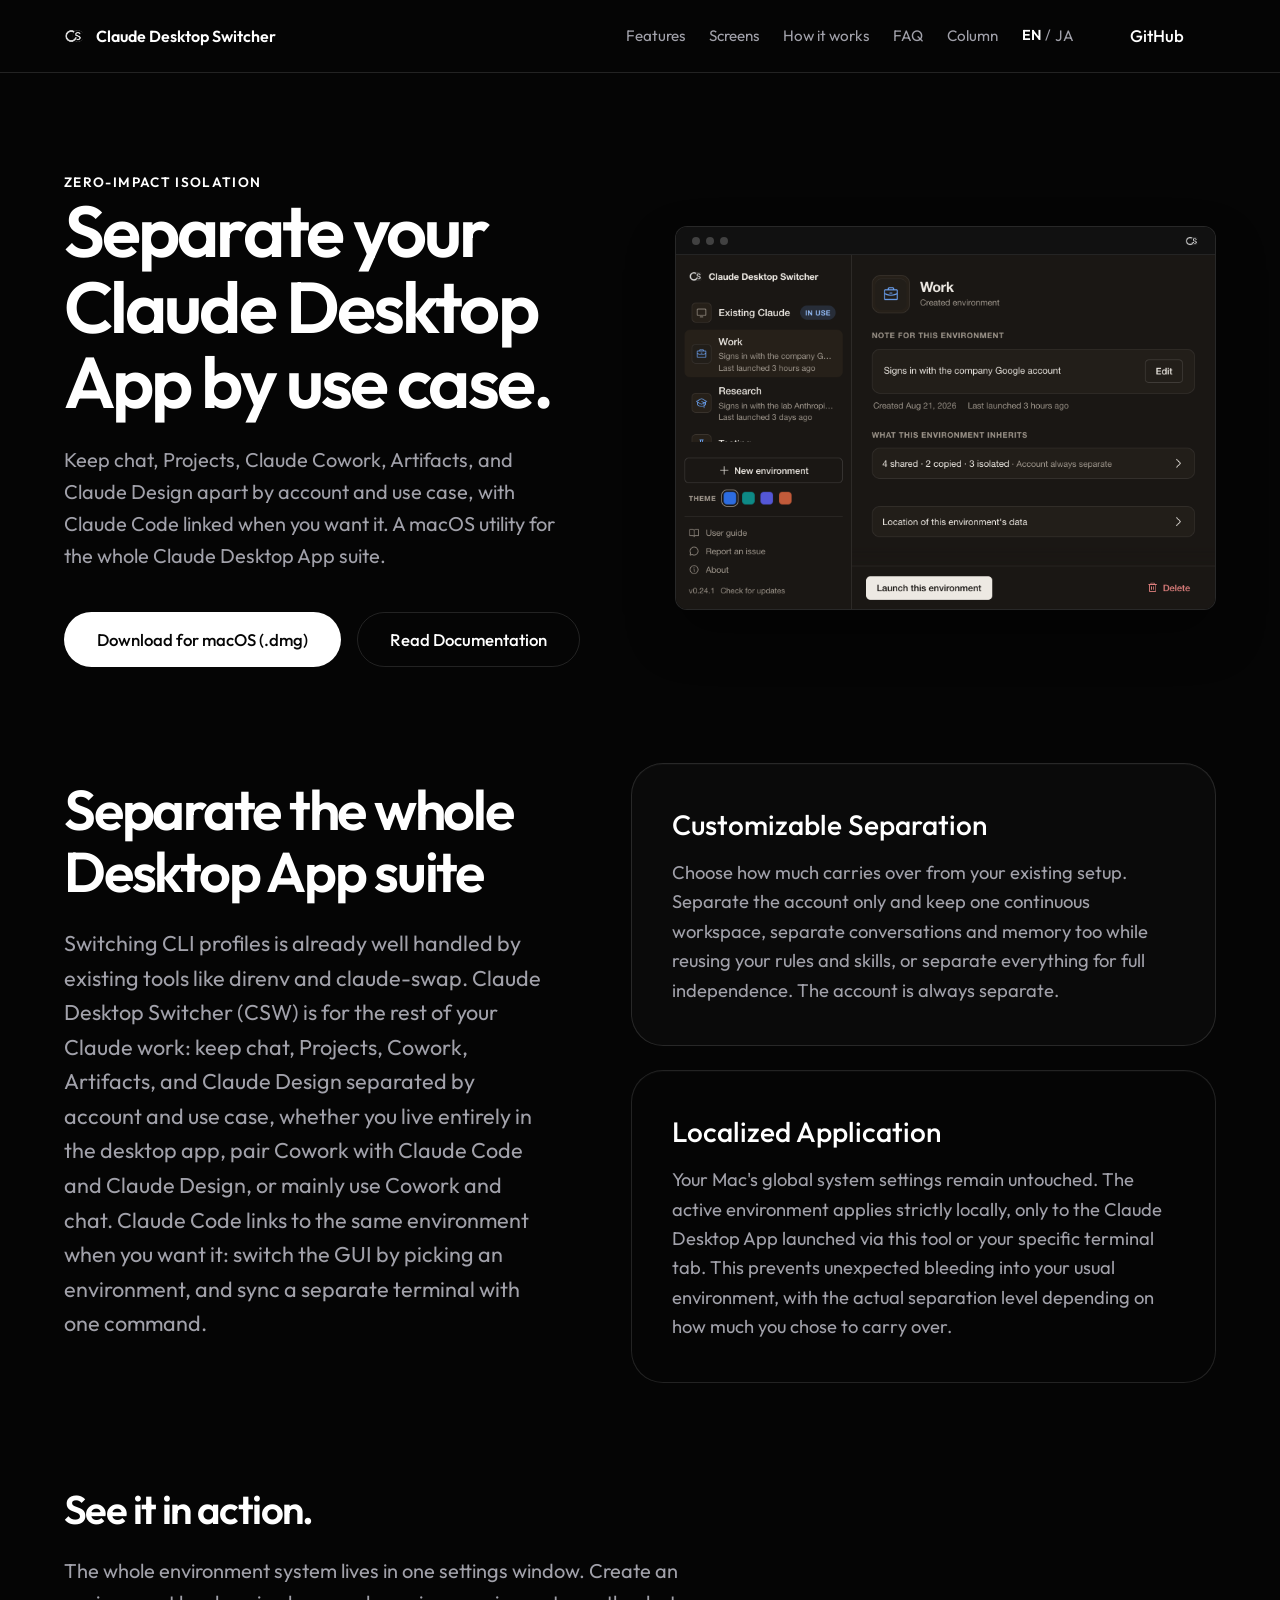
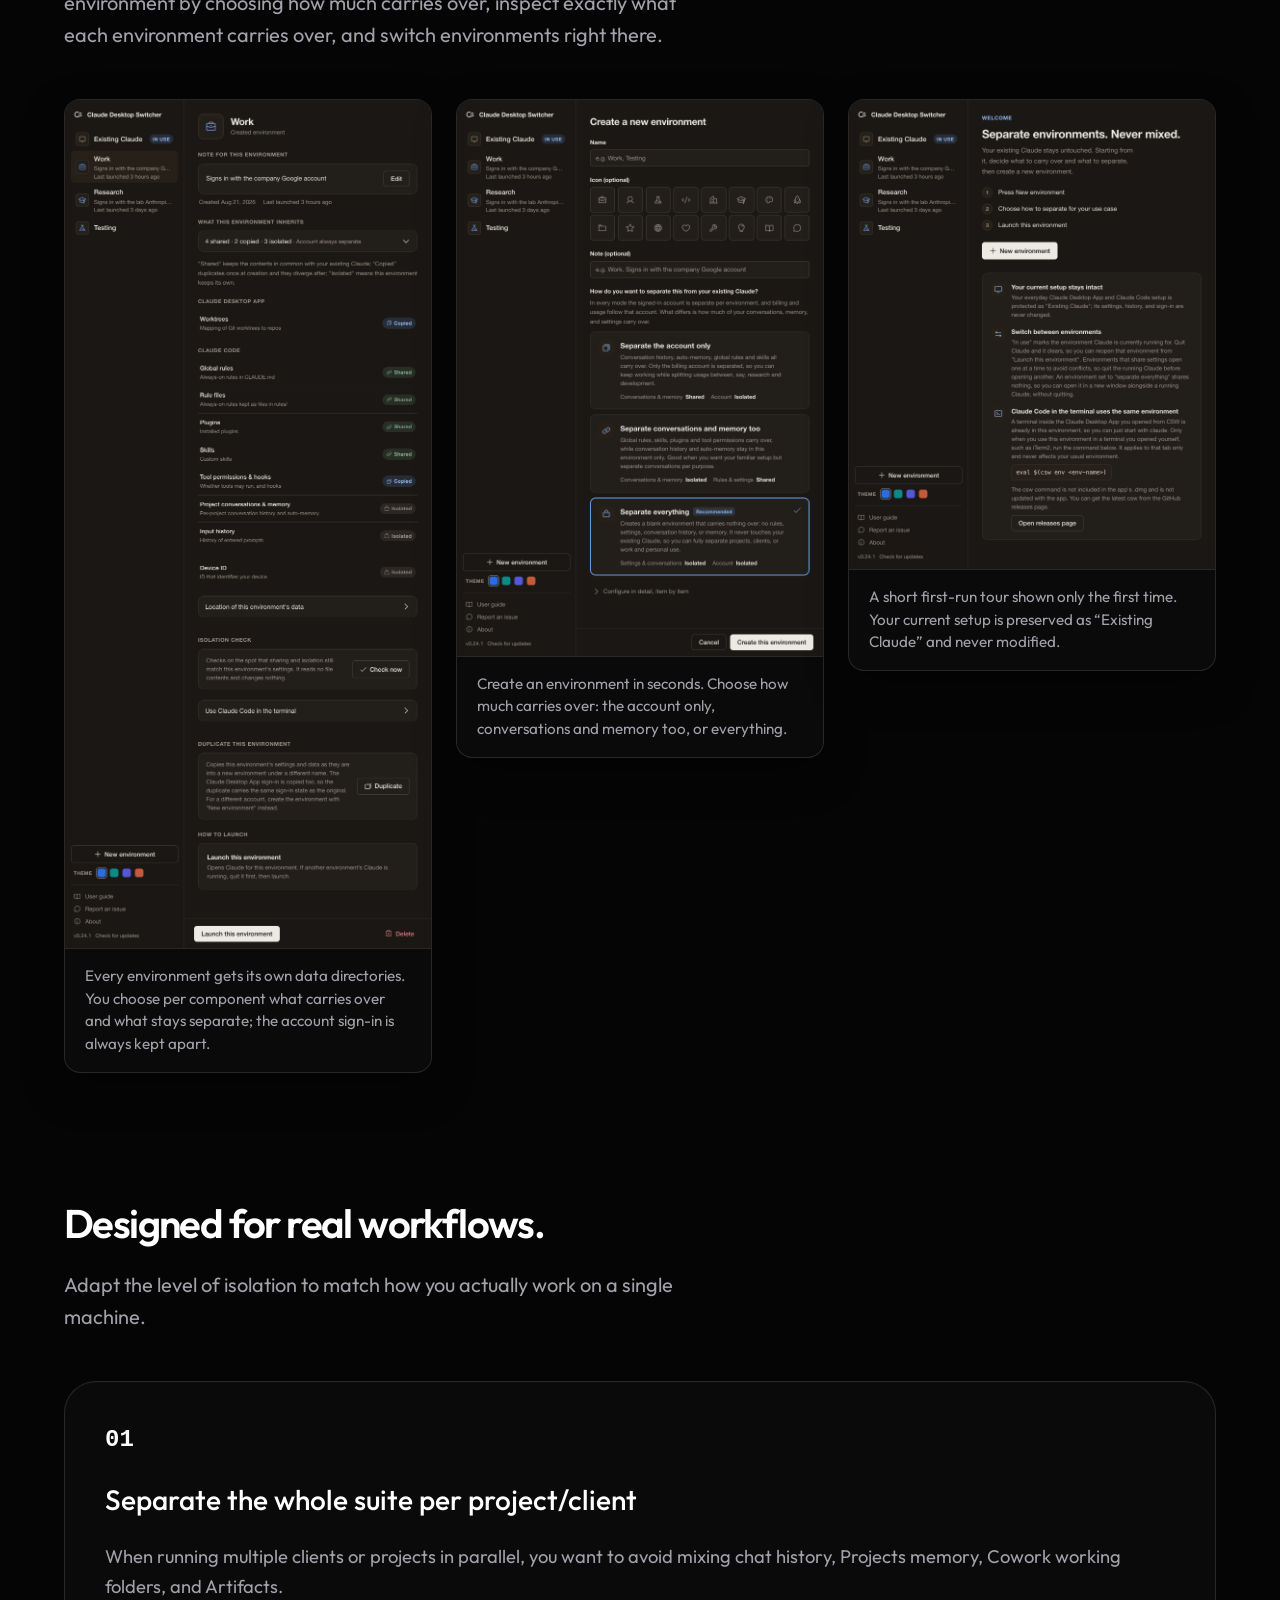
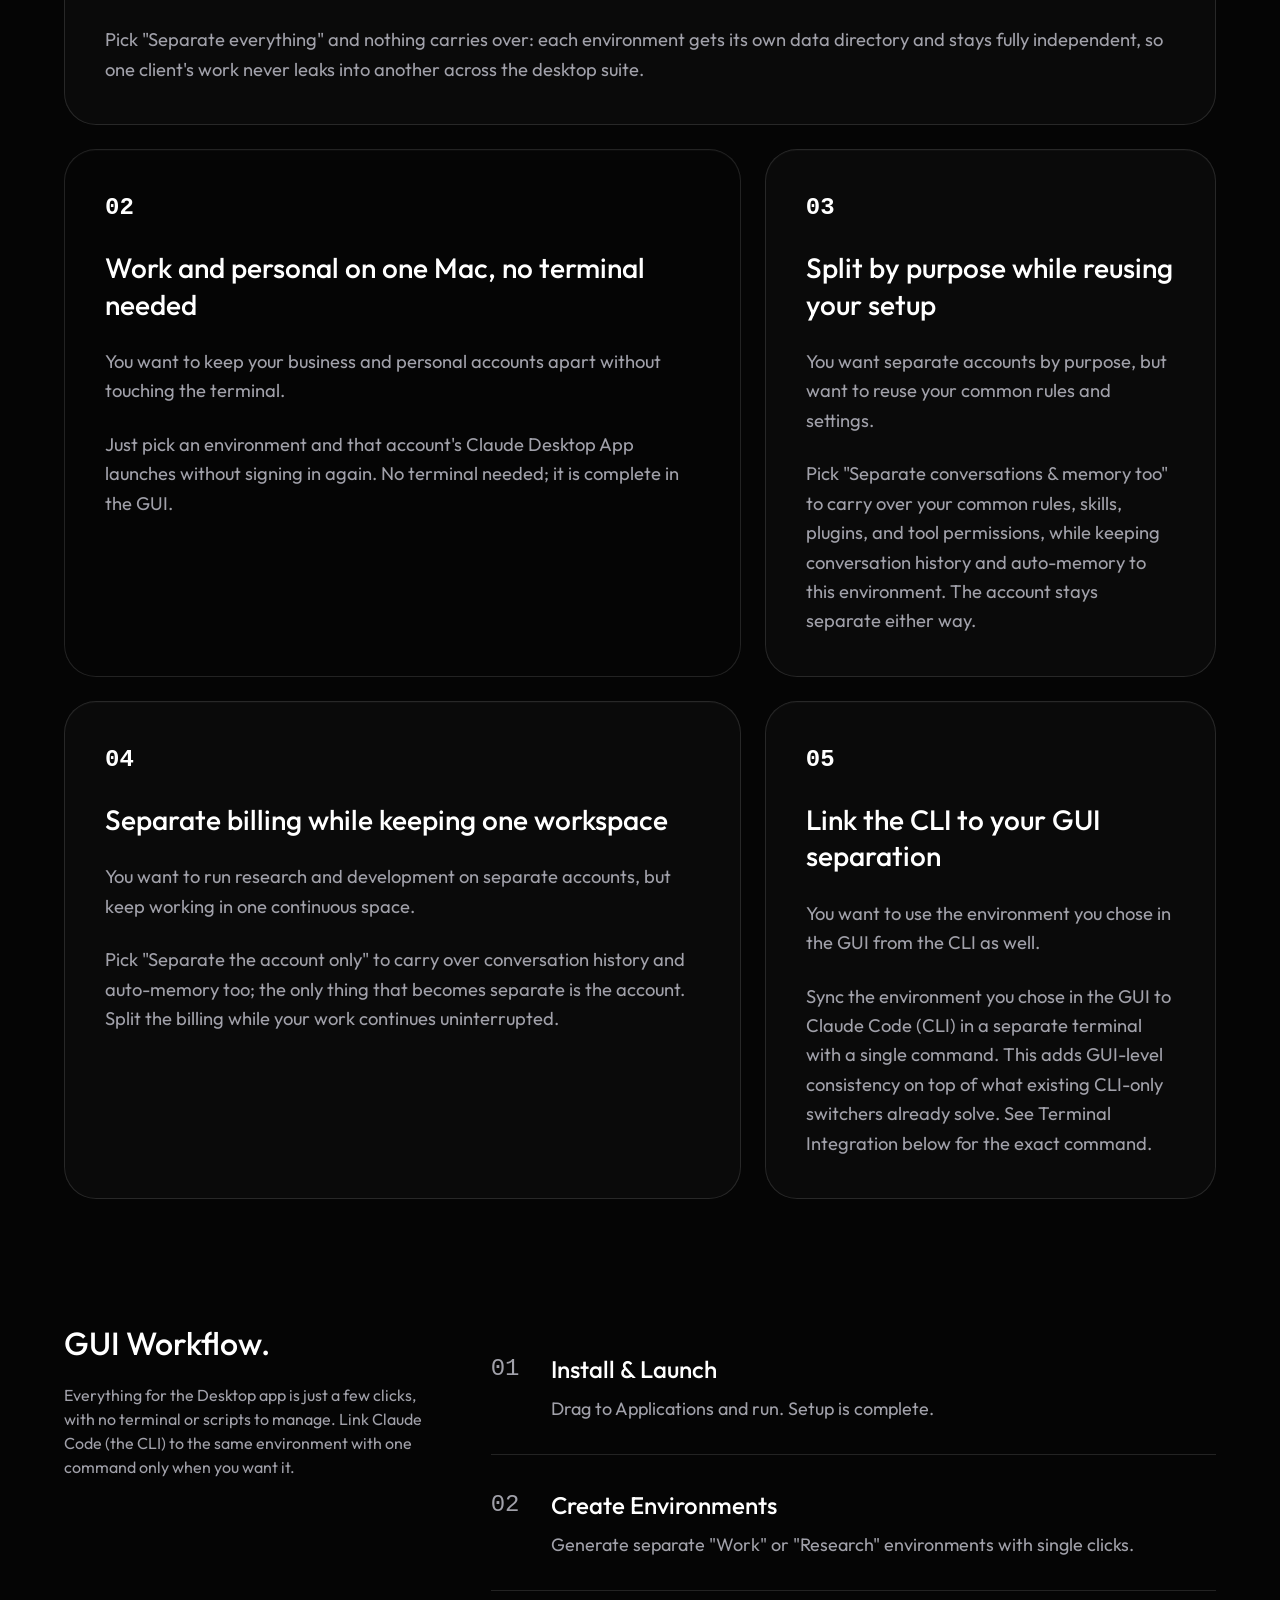
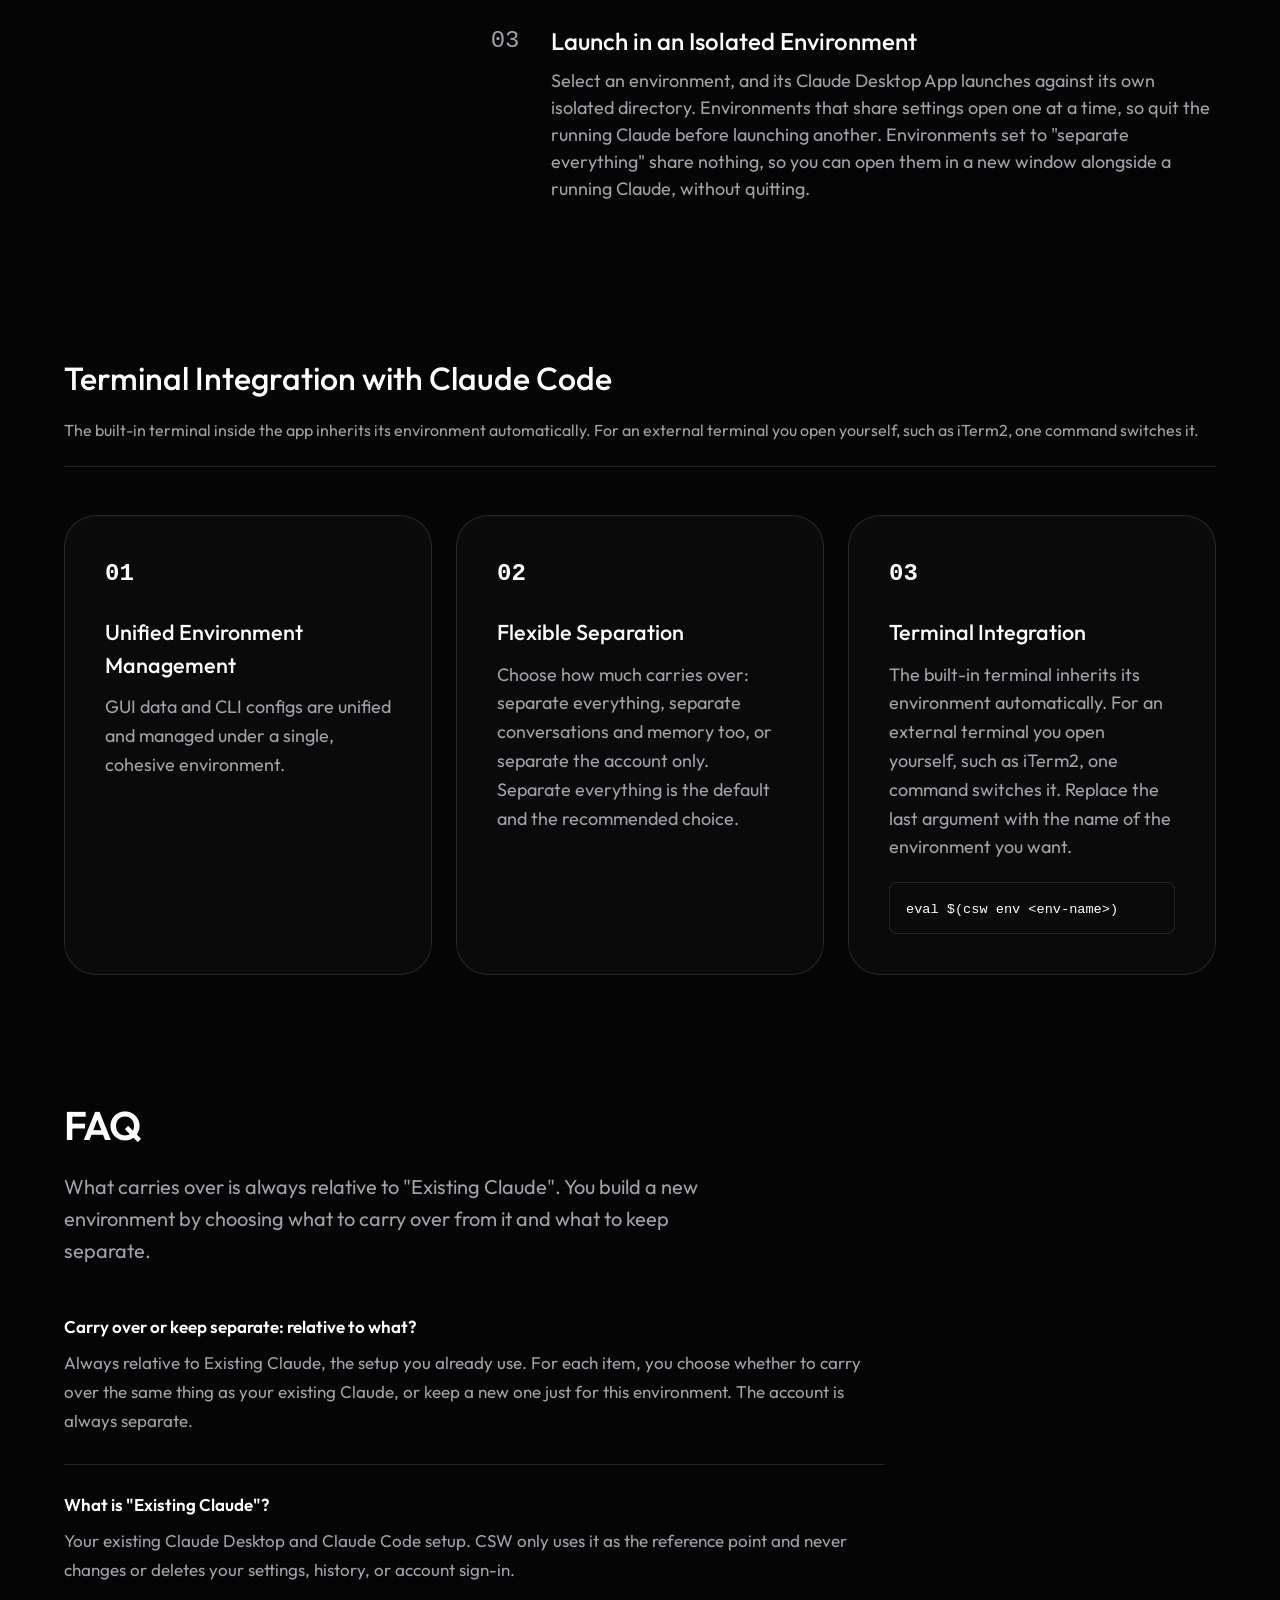
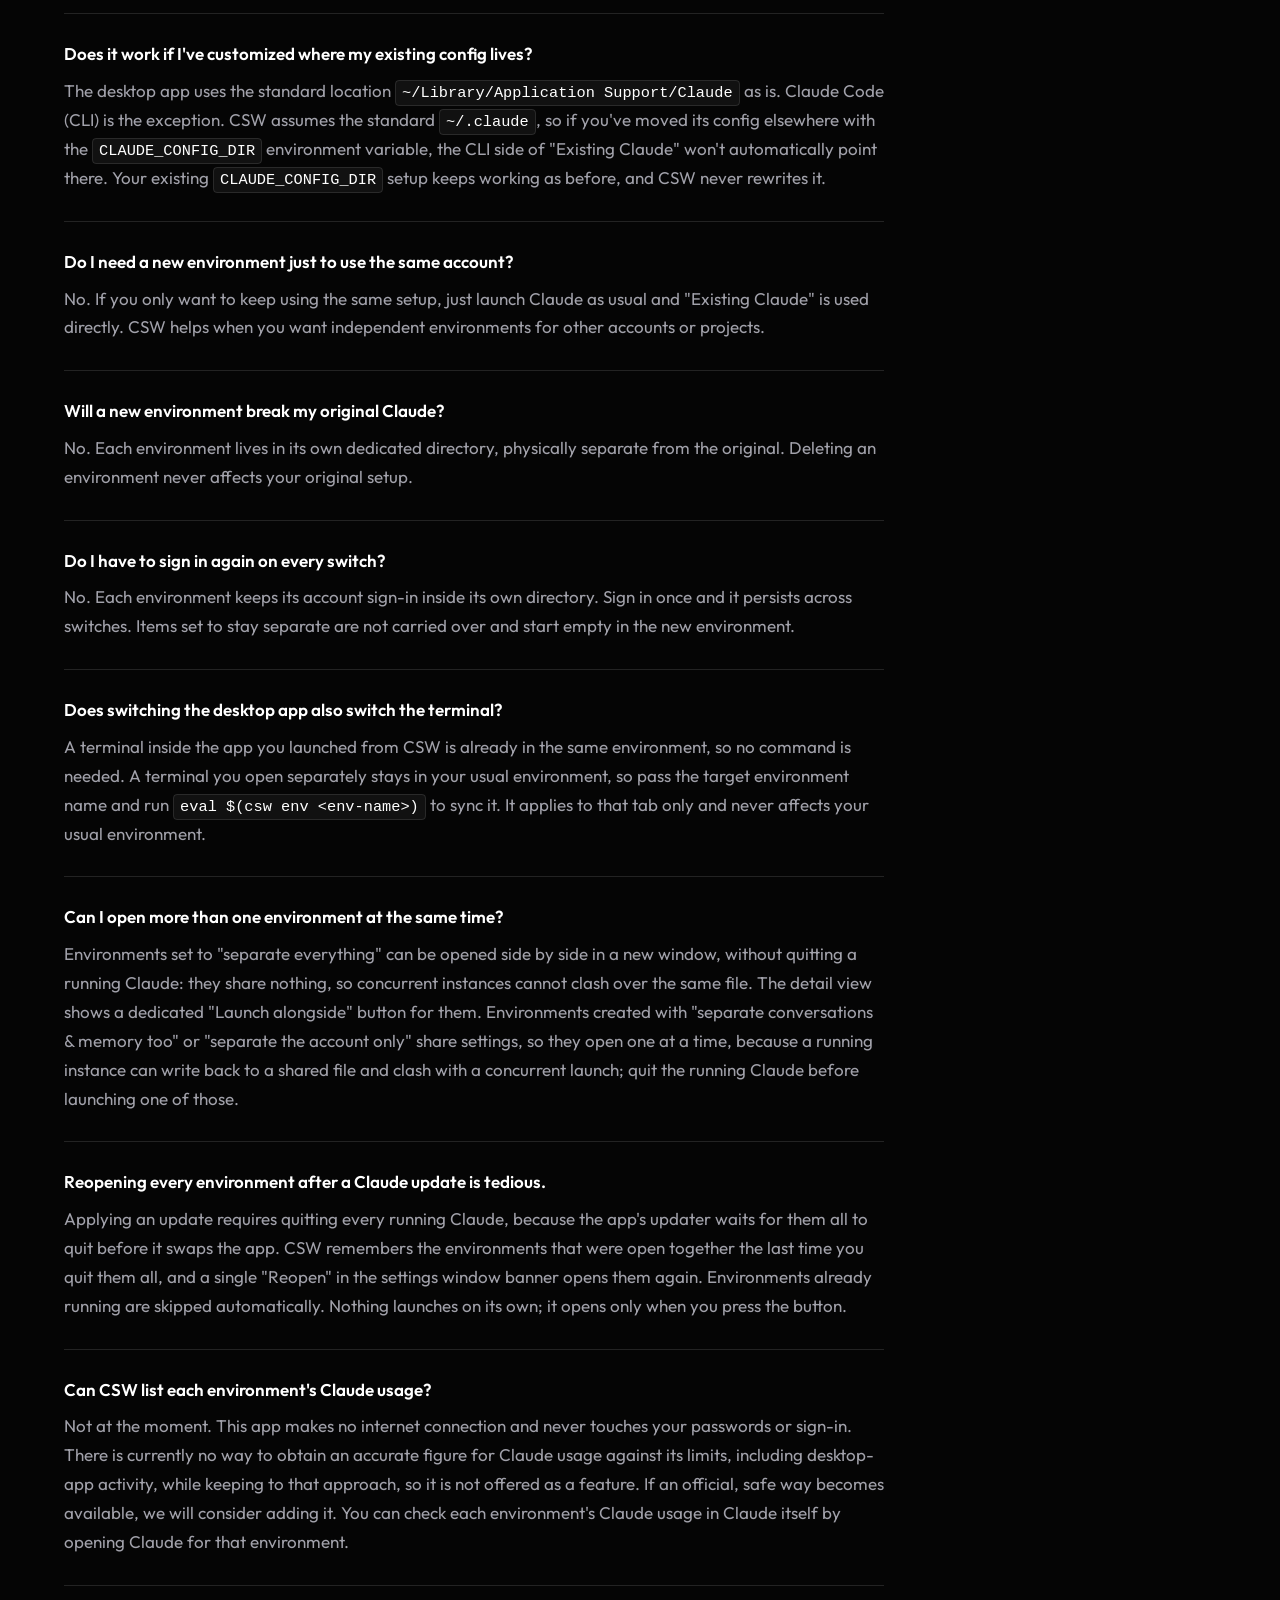
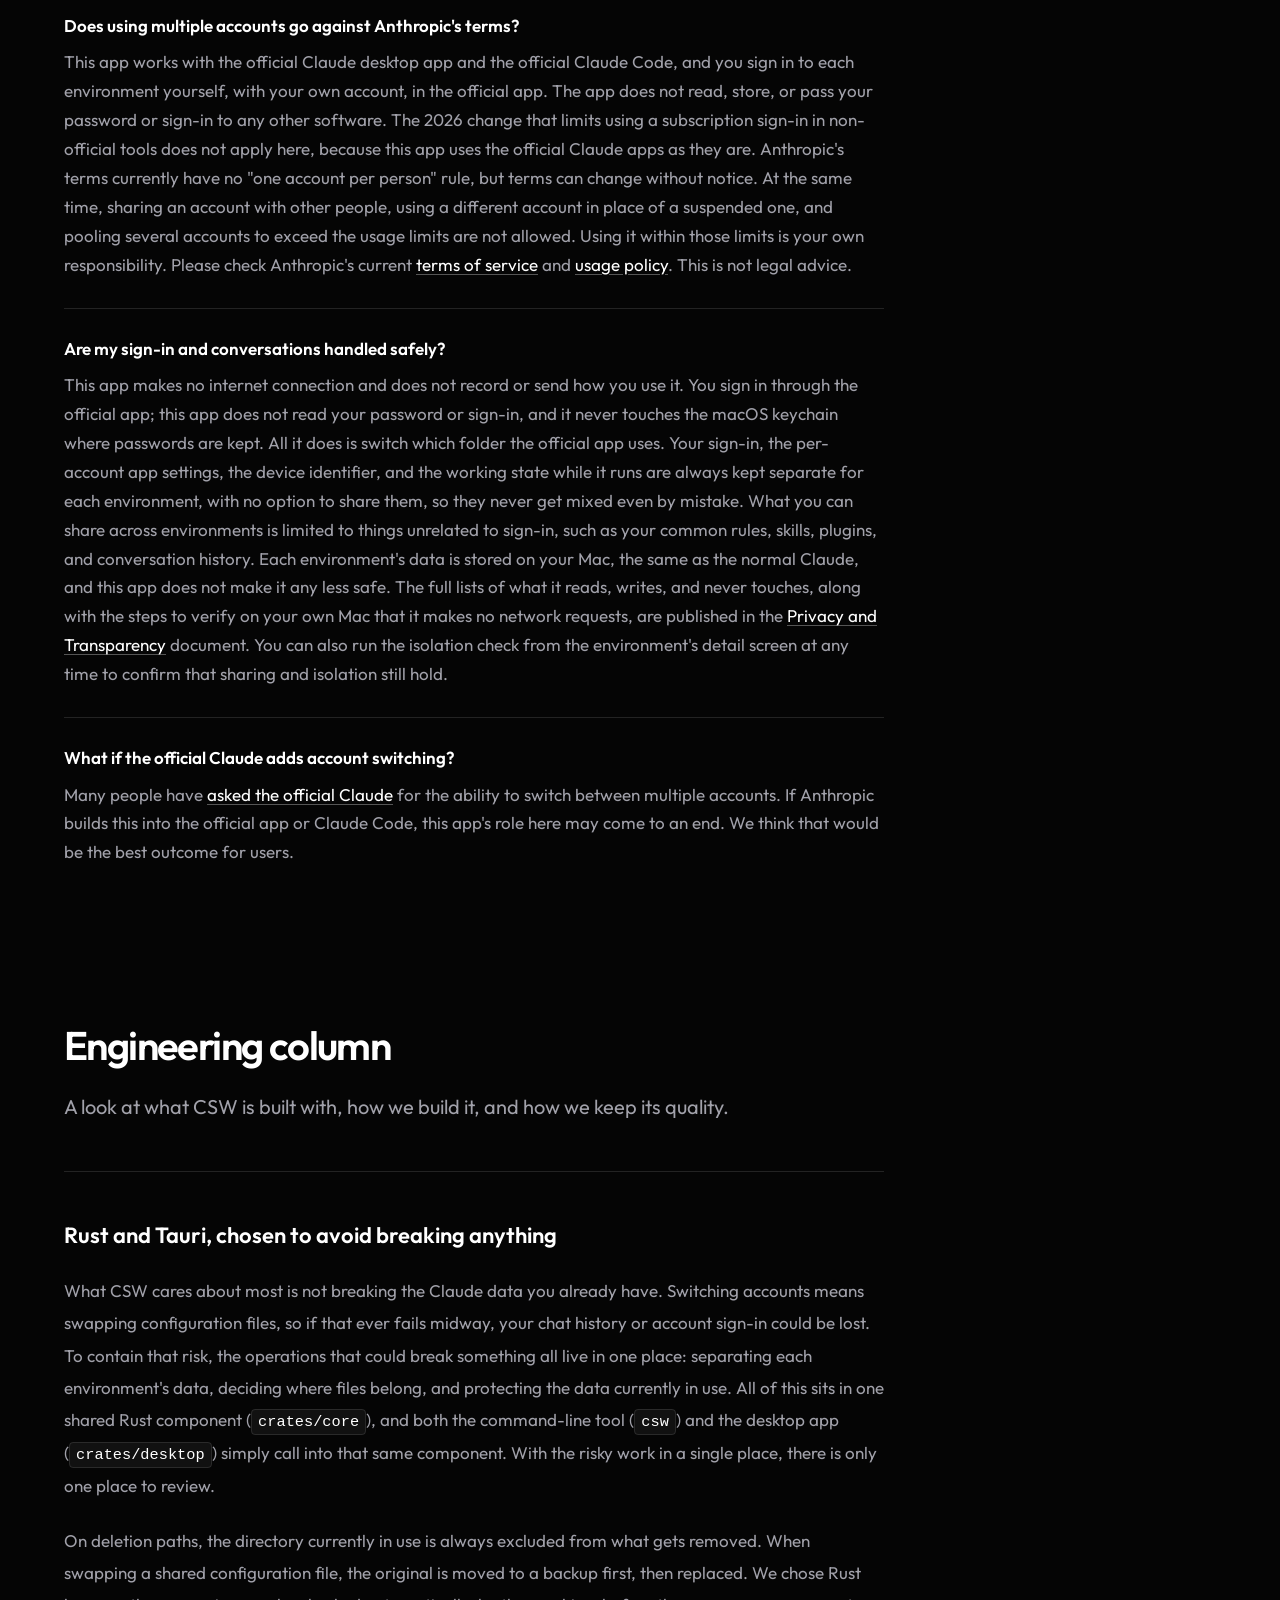
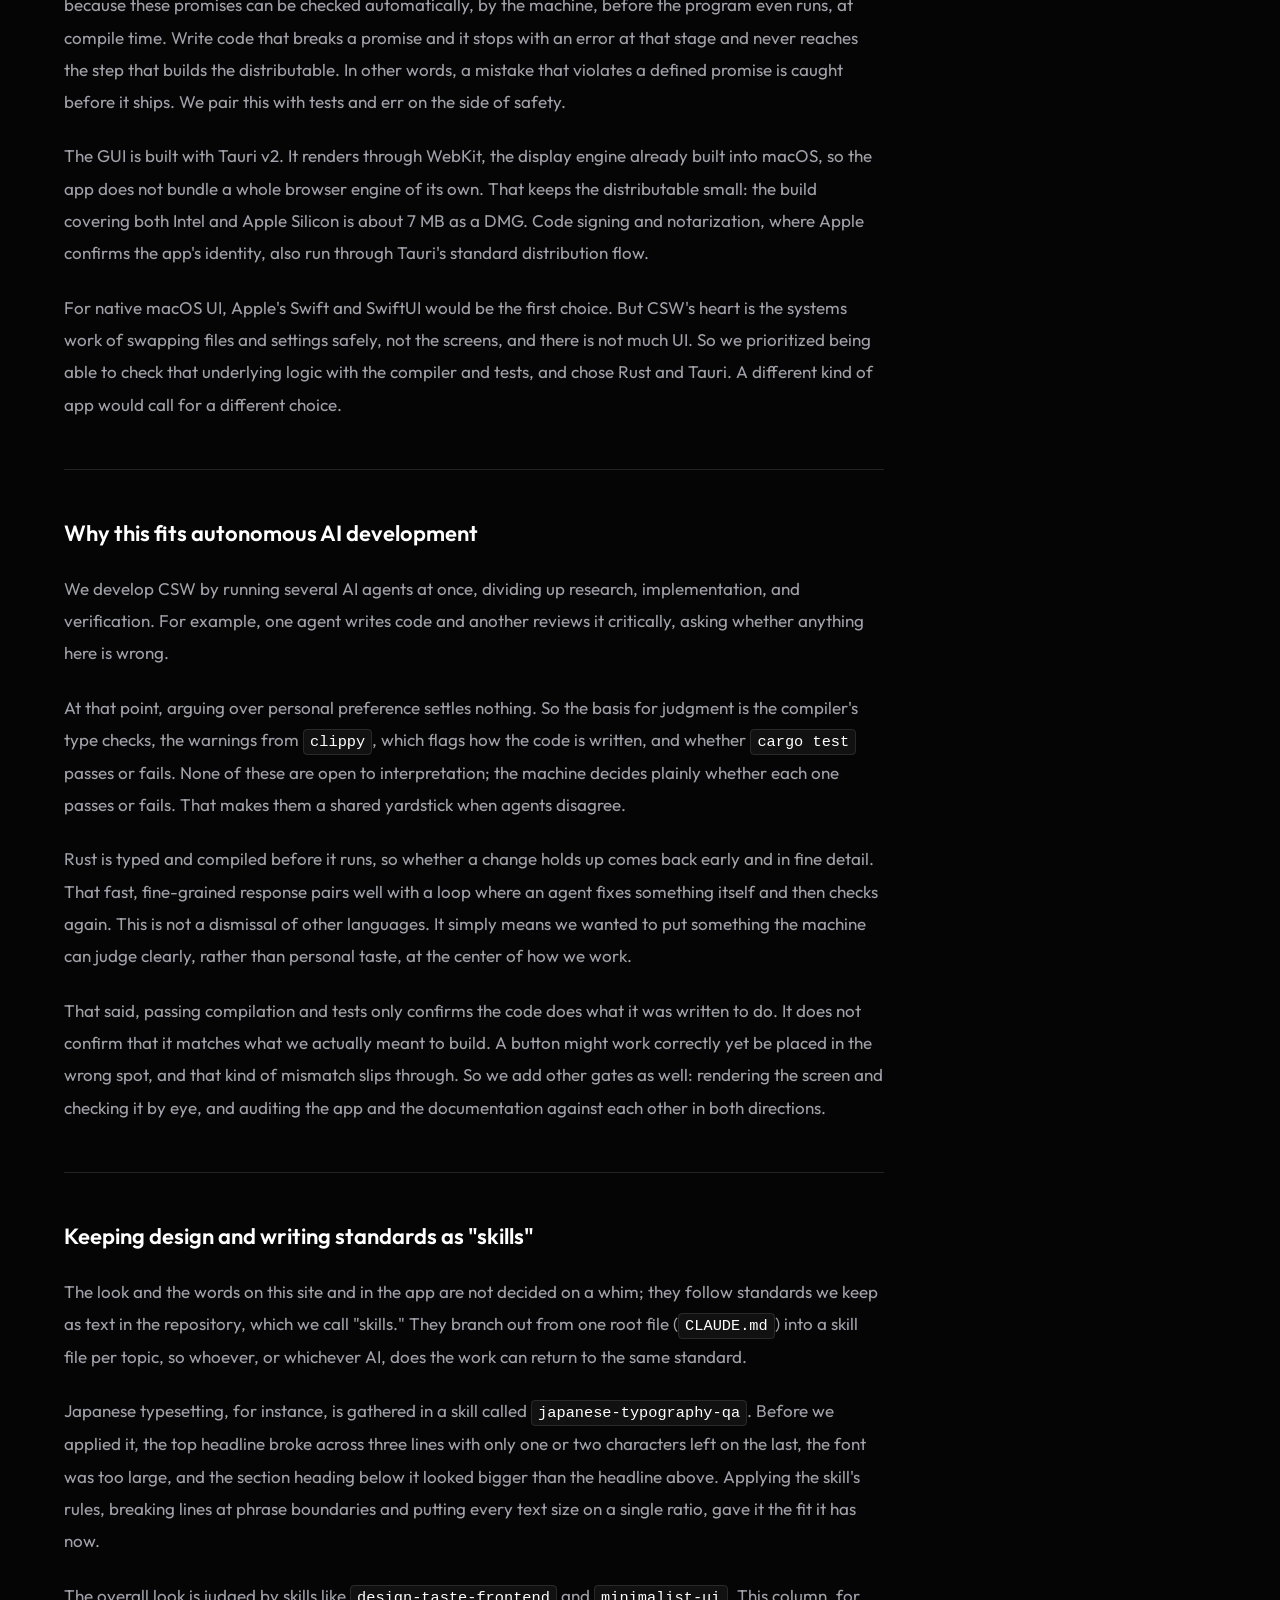
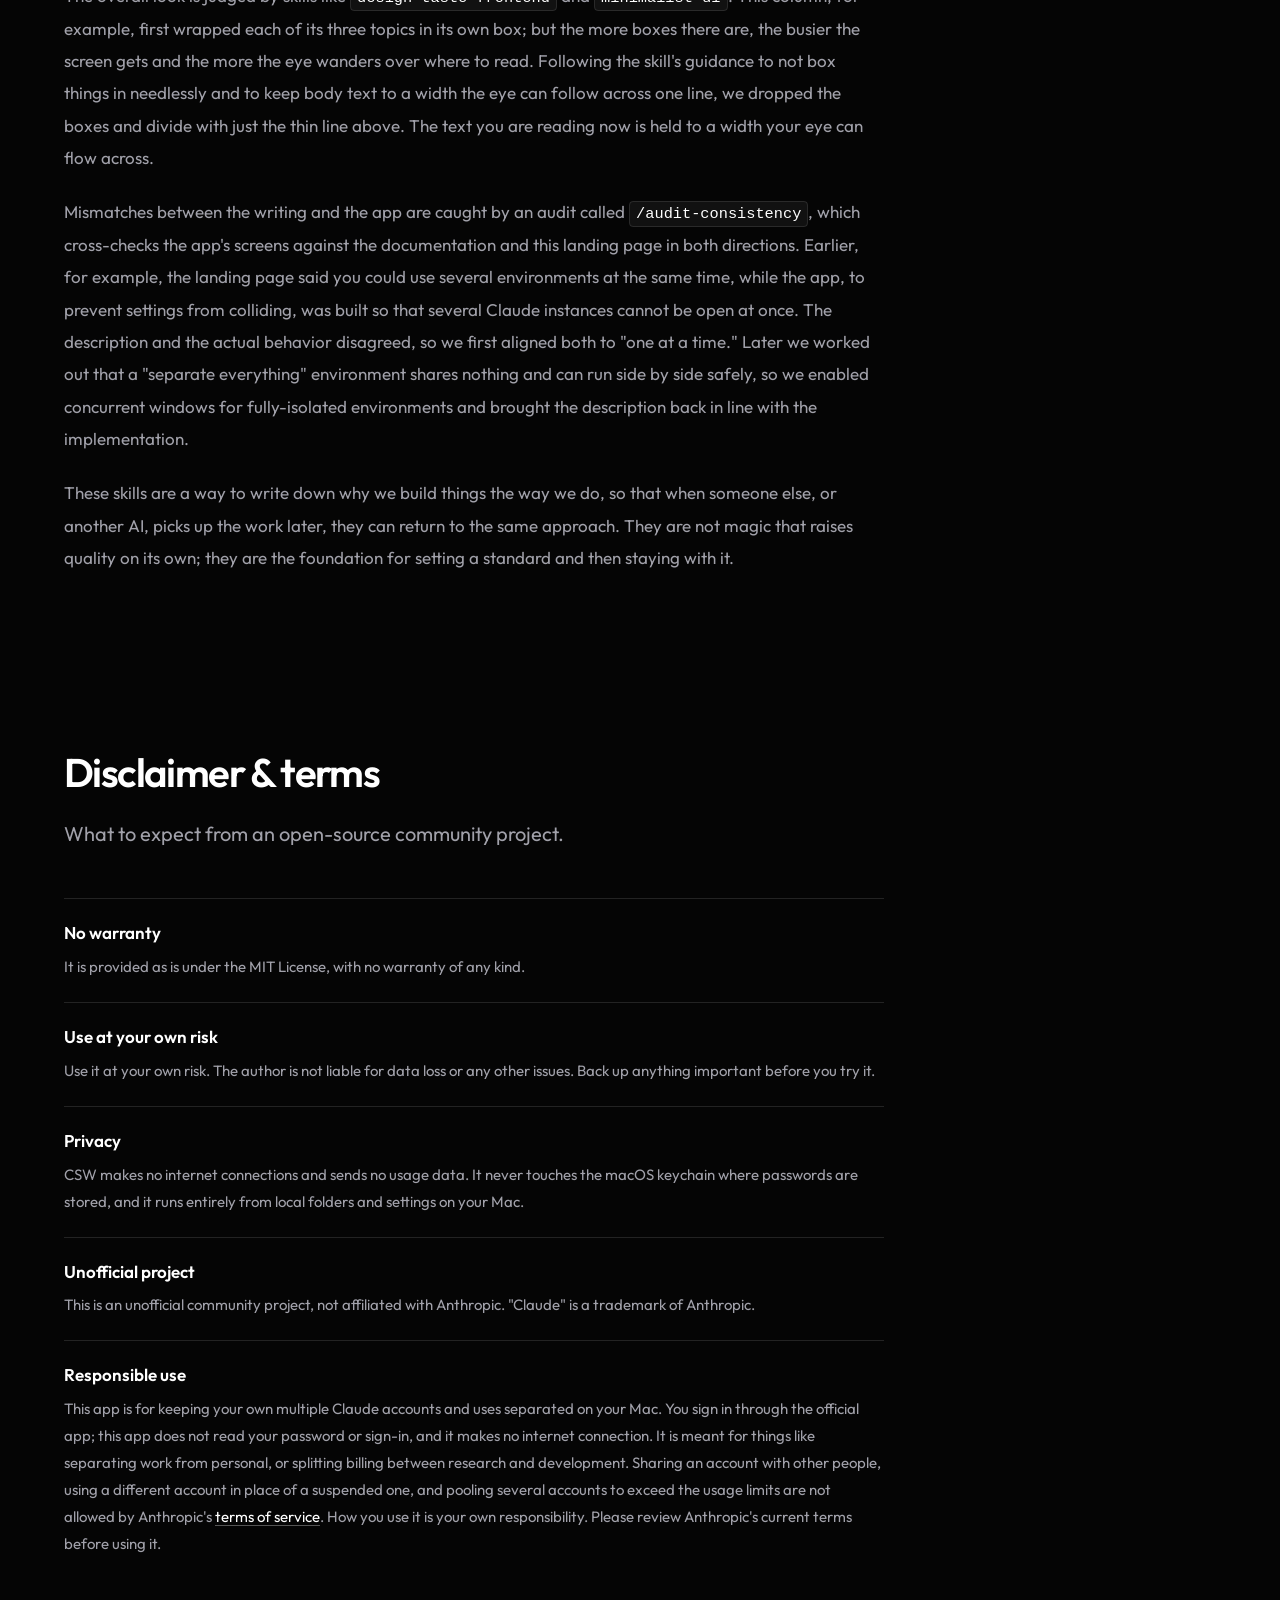
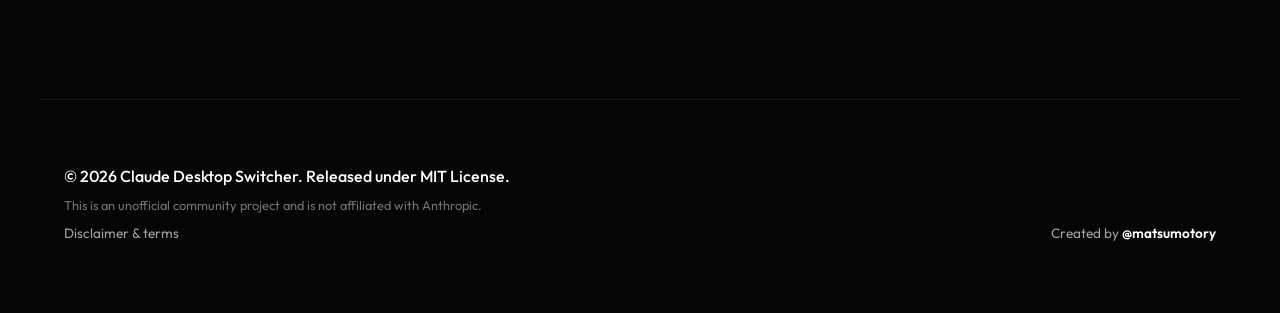
==== website/index.html @ b13c8c85 "docs(website): 再生成したスクリーンショットの寸法とキャッシュバスターを LP に反映する GUI の変更 (csw の入手先の案内、複製の説明) で初回カードと概要の スクリーンショッ" ====
<!DOCTYPE html>
<html lang="en">
<head>
    <meta charset="UTF-8">
    <meta name="viewport" content="width=device-width, initial-scale=1.0">
    <title>Claude Desktop Switcher</title>
    <meta name="description" content="Safely manage and switch between multiple Claude Desktop accounts with zero impact on your existing setup.">
    <link rel="canonical" href="https://matsumotory.github.io/claude-desktop-switcher/">
    <link rel="alternate" hreflang="en" href="https://matsumotory.github.io/claude-desktop-switcher/">
    <link rel="alternate" hreflang="ja" href="https://matsumotory.github.io/claude-desktop-switcher/ja/">
    <link rel="alternate" hreflang="x-default" href="https://matsumotory.github.io/claude-desktop-switcher/">
    <meta property="og:type" content="website">
    <meta property="og:site_name" content="Claude Desktop Switcher">
    <meta property="og:title" content="Claude Desktop Switcher: Separate your Claude Desktop App by use case">
    <meta property="og:description" content="Safely manage and switch between multiple Claude Desktop accounts with zero impact on your existing setup.">
    <meta property="og:url" content="https://matsumotory.github.io/claude-desktop-switcher/">
    <meta property="og:image" content="https://matsumotory.github.io/claude-desktop-switcher/assets/og.png?v=0.16.1">
    <meta property="og:image:width" content="1200">
    <meta property="og:image:height" content="630">
    <meta property="og:image:alt" content="Claude Desktop Switcher: separate the Claude Desktop App suite by account and use case.">
    <meta property="og:locale" content="en_US">
    <meta property="og:locale:alternate" content="ja_JP">
    <meta name="twitter:card" content="summary_large_image">
    <meta name="twitter:title" content="Claude Desktop Switcher: Separate your Claude Desktop App by use case">
    <meta name="twitter:description" content="Safely manage and switch between multiple Claude Desktop accounts with zero impact on your existing setup.">
    <meta name="twitter:image" content="https://matsumotory.github.io/claude-desktop-switcher/assets/og.png?v=0.16.1">
    <link rel="icon" type="image/png" href="assets/logo.png">
    <link rel="apple-touch-icon" href="assets/logo.png">
    <link rel="stylesheet" href="style.css">
    <link rel="preconnect" href="https://fonts.googleapis.com">
    <link rel="preconnect" href="https://fonts.gstatic.com" crossorigin>
    <link href="https://fonts.googleapis.com/css2?family=Outfit:wght@400;500;600&display=swap" rel="stylesheet">
</head>
<body>
    <header class="site-header">
        <div class="container header-container">
            <div class="logo">
                <img src="assets/logo.png" alt="CSW Logo" style="width: 20px; height: 20px; object-fit: contain;">
                <span class="logo-text">Claude Desktop Switcher</span>
            </div>
            <button class="nav-toggle" type="button" aria-label="Menu" aria-expanded="false" aria-controls="site-nav">
                <span class="nav-toggle-bar"></span>
                <span class="nav-toggle-bar"></span>
            </button>
            <nav class="nav-links" id="site-nav">
                <a href="#features">Features</a>
                <a href="#screens">Screens</a>
                <a href="#how-it-works">How it works</a>
                <a href="#faq">FAQ</a>
                <a href="#tech-note">Column</a>
                <div class="lang-toggle">
                    <span class="active-lang">EN</span> / <a href="ja/index.html">JA</a>
                </div>
                <a href="https://github.com/matsumotory/claude-desktop-switcher" class="btn btn-ghost" target="_blank">GitHub</a>
            </nav>
        </div>
    </header>

    <main>
        <!-- Split-screen Hero Section -->
        <section class="hero container">
            <div class="hero-text fade-in">
                <span class="eyebrow">Zero-Impact Isolation</span>
                <h1 class="headline">Separate your Claude Desktop App by use case.</h1>
                <p class="subtext">Keep chat, Projects, Claude Cowork, Artifacts, and Claude Design apart by account and use case, with Claude Code linked when you want it. A macOS utility for the whole Claude Desktop App suite.</p>
                <div class="button-group">
                    <a href="https://github.com/matsumotory/claude-desktop-switcher/releases/latest" class="btn btn-primary">Download for macOS (.dmg)</a>
                    <a href="https://github.com/matsumotory/claude-desktop-switcher/blob/main/docs/USER_GUIDE_EN.md" class="btn btn-secondary">Read Documentation</a>
                </div>
            </div>
            <div class="hero-visual fade-in delay-1">
                <div class="visual-frame">
                    <div class="menu-bar-mock">
                        <div class="menu-bar-left">
                            <span class="menu-bar-dot"></span>
                            <span class="menu-bar-dot"></span>
                            <span class="menu-bar-dot"></span>
                        </div>
                        <div class="menu-bar-right">
                            <img src="assets/logo.png" class="menu-bar-logo" alt="CSW Icon">
                        </div>
                    </div>
                    <img src="assets/hero.png?v=0.24.2" width="1520" height="996" alt="Settings Interface" class="hero-image">
                </div>
            </div>
        </section>

        <!-- Asymmetric Features Bento -->
        <section id="features" class="features container">
            <div class="features-grid">
                <div class="feature-intro fade-in">
                    <h2>Separate the whole<br>Desktop App suite</h2>
                    <p>Switching CLI profiles is already well handled by existing tools like direnv and claude-swap. Claude Desktop Switcher (CSW) is for the rest of your Claude work: keep chat, Projects, Cowork, Artifacts, and Claude Design separated by account and use case, whether you live entirely in the desktop app, pair Cowork with Claude Code and Claude Design, or mainly use Cowork and chat. Claude Code links to the same environment when you want it: switch the GUI by picking an environment, and sync a separate terminal with one command.</p>
                </div>
                
                <div class="feature-cards-stack">
                    <div class="feature-cell cell-small fade-in delay-1">
                        <div class="cell-content">
                            <h2>Customizable Separation</h2>
                            <p>Choose how much carries over from your existing setup. Separate the account only and keep one continuous workspace, separate conversations and memory too while reusing your rules and skills, or separate everything for full independence. The account is always separate.</p>
                        </div>
                    </div>

                    <div class="feature-cell cell-small dark-accent fade-in delay-2">
                        <div class="cell-content">
                            <h2>Localized Application</h2>
                            <p>Your Mac's global system settings remain untouched. The active environment applies strictly locally, only to the Claude Desktop App launched via this tool or your specific terminal tab. This prevents unexpected bleeding into your usual environment, with the actual separation level depending on how much you chose to carry over.</p>
                        </div>
                    </div>
                </div>
            </div>
        </section>

        <!-- See it in action -->
        <section id="screens" class="screens container fade-in">
            <div class="screens-header">
                <h2>See it in action.</h2>
                <p>The whole environment system lives in one settings window. Create an environment by choosing how much carries over, inspect exactly what each environment carries over, and switch environments right there.</p>
            </div>
            <div class="screens-bento">
                <figure class="screen-card fade-in delay-1">
                    <img src="assets/screen_overview.png?v=0.24.2" width="1520" height="3522" alt="CSW settings window showing an environment's paths and a per-component carry-over matrix" loading="lazy">
                    <figcaption>Every environment gets its own data directories. You choose per component what carries over and what stays separate; the account sign-in is always kept apart.</figcaption>
                </figure>
                <figure class="screen-card fade-in delay-2">
                    <img src="assets/screen_create.png?v=0.24.2" width="1520" height="2308" alt="New-environment screen offering the three separation modes" loading="lazy">
                    <figcaption>Create an environment in seconds. Choose how much carries over: the account only, conversations and memory too, or everything.</figcaption>
                </figure>
                <figure class="screen-card fade-in delay-2">
                    <img src="assets/screen_onboarding.png?v=0.24.2" width="1520" height="1948" alt="First-run onboarding explaining that the existing setup is preserved" loading="lazy">
                    <figcaption>A short first-run tour shown only the first time. Your current setup is preserved as “Existing Claude” and never modified.</figcaption>
                </figure>
            </div>
        </section>

        <!-- Use Cases -->
        <section id="use-cases" class="usecases container fade-in">
            <div class="usecases-header">
                <h2>Designed for real workflows.</h2>
                <p>Adapt the level of isolation to match how you actually work on a single machine.</p>
            </div>
            <div class="usecases-bento">
                <div class="feature-cell bento-wide fade-in delay-1">
                    <div class="cell-content">
                        <span class="usecase-num">01</span>
                        <h3 class="usecase-title">Separate the whole suite per project/client</h3>
                        <p class="usecase-text">When running multiple clients or projects in parallel, you want to avoid mixing chat history, Projects memory, Cowork working folders, and Artifacts.</p>
                        <p class="usecase-solution">Pick "Separate everything" and nothing carries over: each environment gets its own data directory and stays fully independent, so one client's work never leaks into another across the desktop suite.</p>
                    </div>
                </div>
                <div class="feature-cell dark-accent fade-in delay-2">
                    <div class="cell-content">
                        <span class="usecase-num">02</span>
                        <h3 class="usecase-title">Work and personal on one Mac, no terminal needed</h3>
                        <p class="usecase-text">You want to keep your business and personal accounts apart without touching the terminal.</p>
                        <p class="usecase-solution">Just pick an environment and that account's Claude Desktop App launches without signing in again. No terminal needed; it is complete in the GUI.</p>
                    </div>
                </div>
                <div class="feature-cell fade-in delay-2">
                    <div class="cell-content">
                        <span class="usecase-num">03</span>
                        <h3 class="usecase-title">Split by purpose while reusing your setup</h3>
                        <p class="usecase-text">You want separate accounts by purpose, but want to reuse your common rules and settings.</p>
                        <p class="usecase-solution">Pick "Separate conversations &amp; memory too" to carry over your common rules, skills, plugins, and tool permissions, while keeping conversation history and auto-memory to this environment. The account stays separate either way.</p>
                    </div>
                </div>
                <div class="feature-cell fade-in delay-2">
                    <div class="cell-content">
                        <span class="usecase-num">04</span>
                        <h3 class="usecase-title">Separate billing while keeping one workspace</h3>
                        <p class="usecase-text">You want to run research and development on separate accounts, but keep working in one continuous space.</p>
                        <p class="usecase-solution">Pick "Separate the account only" to carry over conversation history and auto-memory too; the only thing that becomes separate is the account. Split the billing while your work continues uninterrupted.</p>
                    </div>
                </div>
                <div class="feature-cell fade-in delay-2">
                    <div class="cell-content">
                        <span class="usecase-num">05</span>
                        <h3 class="usecase-title">Link the CLI to your GUI separation</h3>
                        <p class="usecase-text">You want to use the environment you chose in the GUI from the CLI as well.</p>
                        <p class="usecase-solution">Sync the environment you chose in the GUI to Claude Code (CLI) in a separate terminal with a single command. This adds GUI-level consistency on top of what existing CLI-only switchers already solve. See Terminal Integration below for the exact command.</p>
                    </div>
                </div>
            </div>
        </section>

        <!-- Vertical Stack: How it Works -->
        <section id="how-it-works" class="workflow container fade-in">
            <div class="workflow-header">
                <h2>GUI Workflow.</h2>
                <p>Everything for the Desktop app is just a few clicks, with no terminal or scripts to manage. Link Claude Code (the CLI) to the same environment with one command only when you want it.</p>
            </div>
            <div class="workflow-steps">
                <div class="step-item">
                    <div class="step-num">01</div>
                    <div class="step-body">
                        <h3>Install & Launch</h3>
                        <p>Drag to Applications and run. Setup is complete.</p>
                    </div>
                </div>
                <div class="step-item border-top">
                    <div class="step-num">02</div>
                    <div class="step-body">
                        <h3>Create Environments</h3>
                        <p>Generate separate "Work" or "Research" environments with single clicks.</p>
                    </div>
                </div>
                <div class="step-item border-top">
                    <div class="step-num">03</div>
                    <div class="step-body">
                        <h3>Launch in an Isolated Environment</h3>
                        <p>Select an environment, and its Claude Desktop App launches against its own isolated directory. Environments that share settings open one at a time, so quit the running Claude before launching another. Environments set to "separate everything" share nothing, so you can open them in a new window alongside a running Claude, without quitting.</p>
                    </div>
                </div>
            </div>
        </section>
        <section id="guide" class="guide container fade-in">
            <div class="guide-header">
                <h2>Terminal Integration with Claude Code</h2>
                <p>The built-in terminal inside the app inherits its environment automatically. For an external terminal you open yourself, such as iTerm2, one command switches it.</p>
            </div>
            
            <div class="guide-grid">
                <div class="guide-card">
                    <div class="guide-icon">01</div>
                    <h3>Unified Environment Management</h3>
                    <p>GUI data and CLI configs are unified and managed under a single, cohesive environment.</p>
                </div>
                <div class="guide-card">
                    <div class="guide-icon">02</div>
                    <h3>Flexible Separation</h3>
                    <p>Choose how much carries over: separate everything, separate conversations and memory too, or separate the account only. Separate everything is the default and the recommended choice.</p>
                </div>
                <div class="guide-card">
                    <div class="guide-icon">03</div>
                    <h3>Terminal Integration</h3>
                    <p>The built-in terminal inherits its environment automatically. For an external terminal you open yourself, such as iTerm2, one command switches it. Replace the last argument with the name of the environment you want.</p>
                    <div class="code-snippet">
                        <code>eval $(csw env &lt;env-name&gt;)</code>
                    </div>
                </div>
            </div>
        </section>

        <!-- FAQ -->
        <section id="faq" class="faq container fade-in">
            <div class="faq-header">
                <h2>FAQ</h2>
                <p>What carries over is always relative to "Existing Claude". You build a new environment by choosing what to carry over from it and what to keep separate.</p>
            </div>
            <div class="faq-grid">
                <div class="faq-item">
                    <p class="faq-q">Carry over or keep separate: relative to what?</p>
                    <p class="faq-a">Always relative to Existing Claude, the setup you already use. For each item, you choose whether to carry over the same thing as your existing Claude, or keep a new one just for this environment. The account is always separate.</p>
                </div>
                <div class="faq-item">
                    <p class="faq-q">What is "Existing Claude"?</p>
                    <p class="faq-a">Your existing Claude Desktop and Claude Code setup. CSW only uses it as the reference point and never changes or deletes your settings, history, or account sign-in.</p>
                </div>
                <div class="faq-item">
                    <p class="faq-q">Does it work if I've customized where my existing config lives?</p>
                    <p class="faq-a">The desktop app uses the standard location <code>~/Library/Application Support/Claude</code> as is. Claude Code (CLI) is the exception. CSW assumes the standard <code>~/.claude</code>, so if you've moved its config elsewhere with the <code>CLAUDE_CONFIG_DIR</code> environment variable, the CLI side of "Existing Claude" won't automatically point there. Your existing <code>CLAUDE_CONFIG_DIR</code> setup keeps working as before, and CSW never rewrites it.</p>
                </div>
                <div class="faq-item">
                    <p class="faq-q">Do I need a new environment just to use the same account?</p>
                    <p class="faq-a">No. If you only want to keep using the same setup, just launch Claude as usual and "Existing Claude" is used directly. CSW helps when you want independent environments for other accounts or projects.</p>
                </div>
                <div class="faq-item">
                    <p class="faq-q">Will a new environment break my original Claude?</p>
                    <p class="faq-a">No. Each environment lives in its own dedicated directory, physically separate from the original. Deleting an environment never affects your original setup.</p>
                </div>
                <div class="faq-item">
                    <p class="faq-q">Do I have to sign in again on every switch?</p>
                    <p class="faq-a">No. Each environment keeps its account sign-in inside its own directory. Sign in once and it persists across switches. Items set to stay separate are not carried over and start empty in the new environment.</p>
                </div>
                <div class="faq-item">
                    <p class="faq-q">Does switching the desktop app also switch the terminal?</p>
                    <p class="faq-a">A terminal inside the app you launched from CSW is already in the same environment, so no command is needed. A terminal you open separately stays in your usual environment, so pass the target environment name and run <code>eval $(csw env &lt;env-name&gt;)</code> to sync it. It applies to that tab only and never affects your usual environment.</p>
                </div>
                <div class="faq-item">
                    <p class="faq-q">Can I open more than one environment at the same time?</p>
                    <p class="faq-a">Environments set to "separate everything" can be opened side by side in a new window, without quitting a running Claude: they share nothing, so concurrent instances cannot clash over the same file. The detail view shows a dedicated "Launch alongside" button for them. Environments created with "separate conversations & memory too" or "separate the account only" share settings, so they open one at a time, because a running instance can write back to a shared file and clash with a concurrent launch; quit the running Claude before launching one of those.</p>
                </div>
                <div class="faq-item">
                    <p class="faq-q">Reopening every environment after a Claude update is tedious.</p>
                    <p class="faq-a">Applying an update requires quitting every running Claude, because the app's updater waits for them all to quit before it swaps the app. CSW remembers the environments that were open together the last time you quit them all, and a single "Reopen" in the settings window banner opens them again. Environments already running are skipped automatically. Nothing launches on its own; it opens only when you press the button.</p>
                </div>
                <div class="faq-item">
                    <p class="faq-q">Can CSW list each environment's Claude usage?</p>
                    <p class="faq-a">Not at the moment. This app makes no internet connection and never touches your passwords or sign-in. There is currently no way to obtain an accurate figure for Claude usage against its limits, including desktop-app activity, while keeping to that approach, so it is not offered as a feature. If an official, safe way becomes available, we will consider adding it. You can check each environment's Claude usage in Claude itself by opening Claude for that environment.</p>
                </div>
                <div class="faq-item">
                    <p class="faq-q">Does using multiple accounts go against Anthropic's terms?</p>
                    <p class="faq-a">This app works with the official Claude desktop app and the official Claude Code, and you sign in to each environment yourself, with your own account, in the official app. The app does not read, store, or pass your password or sign-in to any other software. The 2026 change that limits using a subscription sign-in in non-official tools does not apply here, because this app uses the official Claude apps as they are. Anthropic's terms currently have no "one account per person" rule, but terms can change without notice. At the same time, sharing an account with other people, using a different account in place of a suspended one, and pooling several accounts to exceed the usage limits are not allowed. Using it within those limits is your own responsibility. Please check Anthropic's current <a href="https://www.anthropic.com/legal/consumer-terms" target="_blank" rel="noopener">terms of service</a> and <a href="https://www.anthropic.com/legal/aup" target="_blank" rel="noopener">usage policy</a>. This is not legal advice.</p>
                </div>
                <div class="faq-item">
                    <p class="faq-q">Are my sign-in and conversations handled safely?</p>
                    <p class="faq-a">This app makes no internet connection and does not record or send how you use it. You sign in through the official app; this app does not read your password or sign-in, and it never touches the macOS keychain where passwords are kept. All it does is switch which folder the official app uses. Your sign-in, the per-account app settings, the device identifier, and the working state while it runs are always kept separate for each environment, with no option to share them, so they never get mixed even by mistake. What you can share across environments is limited to things unrelated to sign-in, such as your common rules, skills, plugins, and conversation history. Each environment's data is stored on your Mac, the same as the normal Claude, and this app does not make it any less safe. The full lists of what it reads, writes, and never touches, along with the steps to verify on your own Mac that it makes no network requests, are published in the <a href="https://github.com/matsumotory/claude-desktop-switcher/blob/main/docs/PRIVACY_EN.md" target="_blank" rel="noopener">Privacy and Transparency</a> document. You can also run the isolation check from the environment's detail screen at any time to confirm that sharing and isolation still hold.</p>
                </div>
                <div class="faq-item">
                    <p class="faq-q">What if the official Claude adds account switching?</p>
                    <p class="faq-a">Many people have <a href="https://github.com/anthropics/claude-code/issues?q=is%3Aissue+multiple+account+switch" target="_blank" rel="noopener">asked the official Claude</a> for the ability to switch between multiple accounts. If Anthropic builds this into the official app or Claude Code, this app's role here may come to an end. We think that would be the best outcome for users.</p>
                </div>
            </div>
        </section>

        <!-- Engineering note -->
        <section id="tech-note" class="tech-note container fade-in">
            <div class="faq-header">
                <h2>Engineering column</h2>
                <p>A look at what CSW is built with, how we build it, and how we keep its quality.</p>
            </div>
            <div class="tech-note-cols">
                <div class="tech-note-col">
                    <h3>Rust and Tauri, chosen to avoid breaking anything</h3>
                    <p>What CSW cares about most is not breaking the Claude data you already have. Switching accounts means swapping configuration files, so if that ever fails midway, your chat history or account sign-in could be lost. To contain that risk, the operations that could break something all live in one place: separating each environment's data, deciding where files belong, and protecting the data currently in use. All of this sits in one shared Rust component (<code>crates/core</code>), and both the command-line tool (<code>csw</code>) and the desktop app (<code>crates/desktop</code>) simply call into that same component. With the risky work in a single place, there is only one place to review.</p>
                    <p>On deletion paths, the directory currently in use is always excluded from what gets removed. When swapping a shared configuration file, the original is moved to a backup first, then replaced. We chose Rust because these promises can be checked automatically, by the machine, before the program even runs, at compile time. Write code that breaks a promise and it stops with an error at that stage and never reaches the step that builds the distributable. In other words, a mistake that violates a defined promise is caught before it ships. We pair this with tests and err on the side of safety.</p>
                    <p>The GUI is built with Tauri v2. It renders through WebKit, the display engine already built into macOS, so the app does not bundle a whole browser engine of its own. That keeps the distributable small: the build covering both Intel and Apple Silicon is about 7 MB as a DMG. Code signing and notarization, where Apple confirms the app's identity, also run through Tauri's standard distribution flow.</p>
                    <p>For native macOS UI, Apple's Swift and SwiftUI would be the first choice. But CSW's heart is the systems work of swapping files and settings safely, not the screens, and there is not much UI. So we prioritized being able to check that underlying logic with the compiler and tests, and chose Rust and Tauri. A different kind of app would call for a different choice.</p>
                </div>
                <div class="tech-note-col">
                    <h3>Why this fits autonomous AI development</h3>
                    <p>We develop CSW by running several AI agents at once, dividing up research, implementation, and verification. For example, one agent writes code and another reviews it critically, asking whether anything here is wrong.</p>
                    <p>At that point, arguing over personal preference settles nothing. So the basis for judgment is the compiler's type checks, the warnings from <code>clippy</code>, which flags how the code is written, and whether <code>cargo test</code> passes or fails. None of these are open to interpretation; the machine decides plainly whether each one passes or fails. That makes them a shared yardstick when agents disagree.</p>
                    <p>Rust is typed and compiled before it runs, so whether a change holds up comes back early and in fine detail. That fast, fine-grained response pairs well with a loop where an agent fixes something itself and then checks again. This is not a dismissal of other languages. It simply means we wanted to put something the machine can judge clearly, rather than personal taste, at the center of how we work.</p>
                    <p>That said, passing compilation and tests only confirms the code does what it was written to do. It does not confirm that it matches what we actually meant to build. A button might work correctly yet be placed in the wrong spot, and that kind of mismatch slips through. So we add other gates as well: rendering the screen and checking it by eye, and auditing the app and the documentation against each other in both directions.</p>
                </div>
                <div class="tech-note-col">
                    <h3>Keeping design and writing standards as "skills"</h3>
                    <p>The look and the words on this site and in the app are not decided on a whim; they follow standards we keep as text in the repository, which we call "skills." They branch out from one root file (<code>CLAUDE.md</code>) into a skill file per topic, so whoever, or whichever AI, does the work can return to the same standard.</p>
                    <p>Japanese typesetting, for instance, is gathered in a skill called <code>japanese-typography-qa</code>. Before we applied it, the top headline broke across three lines with only one or two characters left on the last, the font was too large, and the section heading below it looked bigger than the headline above. Applying the skill's rules, breaking lines at phrase boundaries and putting every text size on a single ratio, gave it the fit it has now.</p>
                    <p>The overall look is judged by skills like <code>design-taste-frontend</code> and <code>minimalist-ui</code>. This column, for example, first wrapped each of its three topics in its own box; but the more boxes there are, the busier the screen gets and the more the eye wanders over where to read. Following the skill's guidance to not box things in needlessly and to keep body text to a width the eye can follow across one line, we dropped the boxes and divide with just the thin line above. The text you are reading now is held to a width your eye can flow across.</p>
                    <p>Mismatches between the writing and the app are caught by an audit called <code>/audit-consistency</code>, which cross-checks the app's screens against the documentation and this landing page in both directions. Earlier, for example, the landing page said you could use several environments at the same time, while the app, to prevent settings from colliding, was built so that several Claude instances cannot be open at once. The description and the actual behavior disagreed, so we first aligned both to "one at a time." Later we worked out that a "separate everything" environment shares nothing and can run side by side safely, so we enabled concurrent windows for fully-isolated environments and brought the description back in line with the implementation.</p>
                    <p>These skills are a way to write down why we build things the way we do, so that when someone else, or another AI, picks up the work later, they can return to the same approach. They are not magic that raises quality on its own; they are the foundation for setting a standard and then staying with it.</p>
                </div>
            </div>
        </section>

        <!-- Disclaimer & terms -->
        <section id="terms" class="terms container fade-in">
            <div class="faq-header">
                <h2>Disclaimer &amp; terms</h2>
                <p>What to expect from an open-source community project.</p>
            </div>
            <div class="terms-list">
                <div class="terms-item">
                    <h3>No warranty</h3>
                    <p>It is provided as is under the MIT License, with no warranty of any kind.</p>
                </div>
                <div class="terms-item">
                    <h3>Use at your own risk</h3>
                    <p>Use it at your own risk. The author is not liable for data loss or any other issues. Back up anything important before you try it.</p>
                </div>
                <div class="terms-item">
                    <h3>Privacy</h3>
                    <p>CSW makes no internet connections and sends no usage data. It never touches the macOS keychain where passwords are stored, and it runs entirely from local folders and settings on your Mac.</p>
                </div>
                <div class="terms-item">
                    <h3>Unofficial project</h3>
                    <p>This is an unofficial community project, not affiliated with Anthropic. "Claude" is a trademark of Anthropic.</p>
                </div>
                <div class="terms-item">
                    <h3>Responsible use</h3>
                    <p>This app is for keeping your own multiple Claude accounts and uses separated on your Mac. You sign in through the official app; this app does not read your password or sign-in, and it makes no internet connection. It is meant for things like separating work from personal, or splitting billing between research and development. Sharing an account with other people, using a different account in place of a suspended one, and pooling several accounts to exceed the usage limits are not allowed by Anthropic's <a href="https://www.anthropic.com/legal/consumer-terms" target="_blank" rel="noopener">terms of service</a>. How you use it is your own responsibility. Please review Anthropic's current terms before using it.</p>
                </div>
            </div>
        </section>
    </main>

    <footer class="site-footer container">
        <div class="footer-left">
            <p class="copyright">&copy; 2026 Claude Desktop Switcher. Released under MIT License.</p>
            <p class="disclaimer">This is an unofficial community project and is not affiliated with Anthropic.</p>
            <a href="#terms" class="footer-link">Disclaimer &amp; terms</a>
        </div>
        <div class="footer-right">
            <p class="author">Created by <a href="https://github.com/matsumotory" target="_blank" class="author-link">@matsumotory</a></p>
        </div>
    </footer>

    <script src="script.js"></script>
</body>
</html>
---- website/style.css ----
/* docs/style.css - TasteSkill Dark Tech Aesthetic */
:root {
    --bg-base: #050505; /* Deep OLED black */
    --bg-surface: #0a0a0a;
    --bg-surface-hover: rgba(255, 255, 255, 0.04);
    --border-color: rgba(255, 255, 255, 0.12); /* Increased for better structural contrast */
    --text-primary: #ffffff;
    --text-secondary: #a1a1aa; /* Increased from #888 for WCAG AA+ readability */
    --accent: #ffffff;
    --accent-hover: #e5e5e5;
    
    --spring-easing: cubic-bezier(0.32, 0.72, 0, 1);
    --spring-duration: 0.8s;
}

* {
    margin: 0;
    padding: 0;
    box-sizing: border-box;
    -webkit-font-smoothing: antialiased;
}

body {
    font-family: 'Outfit', -apple-system, BlinkMacSystemFont, "Segoe UI", sans-serif;
    background-color: var(--bg-base);
    color: var(--text-primary);
    line-height: 1.5;
    overflow-x: hidden;
}

/* The header is sticky (72px tall + 1px border). Offset in-page anchor jumps so a
   section heading lands below it instead of behind it. scroll-margin-top on the
   targets is the robust, scroll-container-independent mechanism; scroll-padding-top
   on <html> is kept as a fallback. */
html {
    scroll-padding-top: 88px;
}

section[id] {
    scroll-margin-top: 88px;
}

html[lang="ja"] body {
    font-family: 'Outfit', 'Helvetica Neue', 'Hiragino Sans', 'Hiragino Kaku Gothic ProN', 'Noto Sans JP', Meiryo, sans-serif;
    line-height: 1.8;
    word-break: auto-phrase;
    word-break: normal;
    overflow-wrap: break-word;
    font-size: 1rem; /* Match the EN base (16px) so JA/EN read at the same scale */
    letter-spacing: 0.03em;
}

.container {
    max-width: 1200px;
    margin: 0 auto;
    padding: 0 24px;
}

/* Header */
.site-header {
    border-bottom: 1px solid var(--border-color);
    background: var(--bg-base);
    position: sticky;
    top: 0;
    z-index: 50;
}

.header-container {
    display: flex;
    justify-content: space-between;
    align-items: center;
    height: 72px;
}

.logo {
    display: flex;
    align-items: center;
    gap: 12px;
    font-weight: 600;
}

.logo-mark {
    width: 16px;
    height: 16px;
    background: var(--accent);
    border-radius: 4px;
}

.nav-links {
    display: flex;
    gap: 24px;
    align-items: center;
}

.nav-links a:not(.btn) {
    color: var(--text-secondary);
    text-decoration: none;
    font-size: 0.95rem;
    transition: color 0.2s;
}

.nav-links a:not(.btn):hover {
    color: var(--text-primary);
}

/* Mobile nav toggle (hamburger) — hidden on desktop, shown under 768px. */
.nav-toggle {
    display: none;
    position: relative;
    width: 40px;
    height: 40px;
    margin: 0;
    padding: 0;
    border: none;
    background: transparent;
    cursor: pointer;
    -webkit-tap-highlight-color: transparent;
    z-index: 61;
}
.nav-toggle-bar {
    position: absolute;
    left: 9px;
    right: 9px;
    height: 1.5px;
    background: var(--text-primary);
    border-radius: 2px;
    transition: transform 0.4s var(--spring-easing), opacity 0.25s ease;
}
.nav-toggle-bar:nth-child(1) { top: 15px; }
.nav-toggle-bar:nth-child(2) { top: 23px; }
body.nav-open .nav-toggle-bar:nth-child(1) { transform: translateY(4px) rotate(45deg); }
body.nav-open .nav-toggle-bar:nth-child(2) { transform: translateY(-4px) rotate(-45deg); }

@media (prefers-reduced-motion: reduce) {
    .nav-toggle-bar,
    .nav-links,
    .nav-links > * {
        transition-duration: 0.001s;
    }
}

.lang-toggle {
    display: inline-flex;
    align-items: center;
    gap: 4px;
    font-size: 0.9rem;
    color: var(--text-secondary);
}

.lang-toggle a {
    color: var(--text-secondary);
    text-decoration: none;
}

.active-lang {
    color: var(--text-primary);
    font-weight: 600;
}

/* Buttons */
.btn {
    display: inline-flex;
    align-items: center;
    justify-content: center;
    padding: 14px 32px; /* Increased hit area */
    font-size: 1.05rem; /* Increased button text */
    font-weight: 500;
    border-radius: 9999px; /* Pill */
    text-decoration: none;
    transition: transform var(--spring-duration) var(--spring-easing), 
                background-color 0.2s ease, 
                border-color 0.2s ease,
                color 0.2s ease;
    cursor: pointer;
    gap: 8px;
    /* CTA labels must never wrap mid-word (design-taste-frontend: CTA Button Wrap Ban).
       flex-shrink:0 keeps each pill at its intrinsic width instead of being squeezed
       by the hero text column; the group wraps to a second row if both don't fit. */
    white-space: nowrap;
    flex-shrink: 0;
}

.btn:active {
    transform: scale(0.98);
}

.btn-primary {
    background: var(--text-primary);
    color: var(--bg-base);
    border: 1px solid transparent;
}

.btn-primary:hover {
    background: #e4e4e7;
    transform: translateY(-2px);
}

.btn-secondary {
    background: transparent;
    color: var(--text-primary);
    border: 1px solid var(--border-color);
}

.btn-secondary:hover {
    background: rgba(255, 255, 255, 0.05);
    border-color: rgba(255, 255, 255, 0.2);
    transform: translateY(-2px);
}

.btn-ghost {
    background: transparent;
    color: var(--text-primary);
}

.btn-ghost:hover {
    background: var(--bg-surface);
}

/* Split-screen Hero */
.hero {
    display: grid;
    grid-template-columns: 1fr 1fr;
    /* Central breathing room between the text column and the visual. Scales with
       the viewport so the split never reads cramped (design-taste-frontend L210
       asymmetric white-space / L612 clean margins). */
    gap: clamp(48px, 5.5vw, 88px);
    align-items: center;
    padding-top: 96px;
    padding-bottom: 96px;
}

/* Grid items default to min-width:auto, which refuses to shrink below the hero
   image's intrinsic width and overflows narrow viewports (the image then drags
   the whole layout wider than the screen, so headline/subtext stop aligning).
   min-width:0 lets the 1fr tracks shrink; the image is capped to its frame. */
.hero-text,
.hero-visual {
    min-width: 0;
}

.headline {
    font-size: 4.5rem; /* Increased */
    line-height: 1.05;
    font-weight: 600;
    letter-spacing: -0.04em;
    margin-bottom: 24px;
}

html[lang="ja"] .headline {
    /* JP hero headline. The single 文節 boundary is broken by a static <wbr> in the
       markup (deterministic 2 lines in every browser). word-break:auto-phrase adds a
       native 文節-aware break on Chromium; line-break:strict enforces kinsoku so 。
       never starts a line; overflow-wrap guards ultra-narrow widths. Sized smaller
       than the EN hero because CJK glyphs are denser — that, with the forced 文節
       break, yields a clean 2 lines instead of an over-wrapped 3. No comma: the line
       break itself supplies the pause. See skill japanese-typography-qa. */
    font-size: clamp(1.625rem, 1.1rem + 2vw, 2.375rem); /* 26 -> 38px */
    line-height: 1.35;
    letter-spacing: 0.04em;
    word-break: auto-phrase;
    line-break: strict;
    overflow-wrap: anywhere;
    font-feature-settings: "palt" 1;
    text-wrap: wrap; /* not balance — balance splits JP mid-文節 (survey) */
}

/* ── Japanese type scale ────────────────────────────────────────────────
   One modular scale (1.2 minor third) anchored at the 38px hero; every JA
   heading steps DOWN from it so none can out-shout the hero (the earlier bug:
   a 52px section h2 above a 38px hero h1). Tiers: statement 32 / section 26 /
   card 22 / lead 18 / body-lg 17. JA headings break at 文節 (word-break:
   auto-phrase) with kinsoku (line-break:strict) and never use text-wrap:balance.
   See skill japanese-typography-qa. */
html[lang="ja"] .feature-intro p,
html[lang="ja"] .usecases-header p,
html[lang="ja"] .faq-header p,
html[lang="ja"] .screens-header p {
    font-size: 1.125rem; /* lead — 18px */
    line-height: 1.8;
}
html[lang="ja"] .cell-content h2,
html[lang="ja"] .usecase-title,
html[lang="ja"] .step-body h3,
html[lang="ja"] .guide-card h3 {
    font-size: 1.375rem; /* card title — 22px */
    line-height: 1.5;
}
html[lang="ja"] .workflow-header h2,
html[lang="ja"] .guide-header h2 {
    font-size: 1.625rem; /* section header — 26px */
    line-height: 1.4;
}
html[lang="ja"] .cell-content p,
html[lang="ja"] .step-body p {
    font-size: 1.0625rem; /* dense body — 17px */
    line-height: 1.8;
}
/* JA heading wrapping: 文節-aware, kinsoku on, balance off */
html[lang="ja"] .feature-intro h2,
html[lang="ja"] .usecases-header h2,
html[lang="ja"] .screens-header h2,
html[lang="ja"] .workflow-header h2,
html[lang="ja"] .guide-header h2,
html[lang="ja"] .faq-header h2,
html[lang="ja"] .cell-content h2,
html[lang="ja"] .usecase-title,
html[lang="ja"] .step-body h3,
html[lang="ja"] .guide-card h3 {
    word-break: auto-phrase;
    line-break: strict;
    text-wrap: wrap;
}

.subtext {
    font-size: 1.25rem;
    color: var(--text-secondary);
    max-width: 500px;
    margin-bottom: 40px;
    line-height: 1.6;
}

html[lang="ja"] .subtext {
    font-size: 1.125rem; /* lead — 18px; supports the hero, doesn't compete */
    line-height: 1.8;
}

.button-group {
    display: flex;
    gap: 16px;
    /* If both CTAs can't sit beside the hero text column, wrap the second pill
       to a new row instead of letting a label break mid-word (design-taste-
       frontend: CTA Button Wrap Ban). Pairs with .btn { white-space:nowrap }. */
    flex-wrap: wrap;
}

.visual-frame {
    border: 1px solid var(--border-color);
    border-radius: 12px;
    overflow: hidden;
    background: var(--bg-surface);
    box-shadow: 0 24px 48px rgba(0, 0, 0, 0.4);
}

.menu-bar-mock {
    height: 28px;
    background: #111111;
    border-bottom: 1px solid rgba(255, 255, 255, 0.08);
    display: flex;
    justify-content: space-between;
    align-items: center;
    padding: 0 16px;
}

.menu-bar-left {
    display: flex;
    gap: 6px;
}

.menu-bar-dot {
    width: 8px;
    height: 8px;
    border-radius: 50%;
    background: rgba(255, 255, 255, 0.2);
}

.menu-bar-right {
    display: flex;
    align-items: center;
}

.menu-bar-logo {
    width: 14px;
    height: 14px;
    object-fit: contain;
    filter: brightness(0) invert(1);
    opacity: 0.9;
}

.hero-image {
    width: 100%;
    height: auto;
    display: block;
}

.hero-note {
    margin-top: 24px;
    font-size: 0.8rem;
    color: var(--text-secondary);
    opacity: 0.8;
}

.hero-note a {
    color: var(--text-primary);
    text-decoration: underline;
    text-decoration-color: rgba(255, 255, 255, 0.2);
    text-underline-offset: 4px;
    transition: color 0.2s ease, text-decoration-color 0.2s ease;
}

.hero-note a:hover {
    color: var(--accent);
    text-decoration-color: var(--accent);
}

/* 本文（FAQ・規約）内のリンクはページのアクセント色（白）で統一する。
   ブラウザ既定の青紫リンクは使わない（design-taste-frontend: THE LILA RULE /
   COLOR CONSISTENCY LOCK）。読み手が拾えるよう下線はやや濃いめにする。 */
.faq-a a,
.terms-item a,
.guide-card a {
    color: var(--text-primary);
    text-decoration: underline;
    text-decoration-color: rgba(255, 255, 255, 0.32);
    text-underline-offset: 3px;
    transition: color 0.2s ease, text-decoration-color 0.2s ease;
}

.faq-a a:hover,
.terms-item a:hover,
.guide-card a:hover {
    color: var(--accent);
    text-decoration-color: var(--accent);
}

/* 見出しの行バランス（手動の nowrap/wbr ハックの置き換え）。
   非対応ブラウザでは通常折り返しにフォールバックし、コピーは短く保つ。 */
@supports (text-wrap: balance) {
    .headline,
    .feature-intro h2,
    .screens-header h2,
    .usecases-header h2,
    .workflow-header h2,
    .guide-header h2,
    .faq-header h2,
    .guide-card h3,
    .step-body h3 {
        text-wrap: balance;
    }
}

code {
    background-color: rgba(255, 255, 255, 0.05);
    border: 1px solid rgba(255, 255, 255, 0.1);
    padding: 0.2em 0.4em;
    border-radius: 4px;
    font-size: 0.9em;
    color: var(--text-primary);
    font-family: monospace;
}

.code-snippet {
    margin-top: 20px;
    background: #0a0a0a;
    border: 1px solid rgba(255, 255, 255, 0.1);
    border-radius: 8px;
    padding: 12px 16px;
    overflow-x: auto;
}

.code-snippet code {
    background: transparent;
    border: none;
    padding: 0;
    font-size: 0.85rem;
    color: var(--accent);
}

/* Features Bento */
.features {
    padding-bottom: 96px;
}

.features-grid {
    display: grid;
    grid-template-columns: 5fr 6fr;
    gap: 80px;
    align-items: start;
}

.feature-intro {
    position: sticky;
    top: 120px;
    padding-top: 16px;
}

.feature-intro h2 {
    font-size: 3.5rem;
    line-height: 1.1;
    font-weight: 600;
    letter-spacing: -0.04em;
    margin-bottom: 24px;
}

html[lang="ja"] .feature-intro h2 {
    font-size: 2rem; /* section statement — 32px, one rung below the 38px hero */
    line-height: 1.4;
    letter-spacing: -0.01em;
}

.feature-intro p {
    font-size: 1.35rem; /* Increased */
    color: var(--text-secondary);
    line-height: 1.6;
}

.feature-cards-stack {
    display: flex;
    flex-direction: column;
    gap: 24px;
}

.feature-cell {
    background: var(--bg-surface);
    border: 1px solid var(--border-color);
    border-radius: 2rem;
    padding: 0.5rem;
    box-shadow: inset 0 1px 1px rgba(255,255,255,0.03);
    overflow: hidden;
    display: flex;
    flex-direction: column;
    transition: transform var(--spring-duration) var(--spring-easing), border-color 0.3s ease;
}

.feature-cell:hover {
    transform: translateY(-4px);
    border-color: rgba(255, 255, 255, 0.2);
}

.cell-content {
    padding: 32px;
}

.cell-content h2 {
    font-size: 1.75rem; /* Increased */
    margin-bottom: 12px;
    font-weight: 500;
}

.cell-content p {
    color: var(--text-secondary);
    font-size: 1.15rem; /* Increased */
    line-height: 1.6;
}

.feature-img {
    width: calc(100% + 1rem);
    margin: auto -0.5rem -0.5rem -0.5rem;
    border-top: 1px solid var(--border-color);
    opacity: 0.8;
}

.feature-img-small {
    width: 100%;
    opacity: 0.8;
}

.dark-accent {
    background: var(--bg-base);
    border-color: var(--border-color);
}

/* Use Cases Bento */
.usecases {
    padding-bottom: 120px;
}

.usecases-header {
    margin-bottom: 48px;
}

.usecases-header h2 {
    font-size: 2.5rem;
    font-weight: 600;
    letter-spacing: -0.04em;
    margin-bottom: 16px;
}

html[lang="ja"] .usecases-header h2 {
    font-size: 1.625rem; /* section header — 26px */
    line-height: 1.4;
}

.usecases-header p {
    font-size: 1.25rem;
    color: var(--text-secondary);
    max-width: 650px;
    line-height: 1.6;
}

.usecases-bento {
    display: grid;
    grid-template-columns: 6fr 4fr;
    gap: 24px;
}

.usecases-bento .bento-wide {
    grid-column: 1 / -1;
}

@media (max-width: 900px) {
    .usecases-bento {
        grid-template-columns: 1fr;
    }
    .usecases-bento .bento-wide {
        grid-column: 1 / -1;
    }
}

.usecase-num {
    font-family: monospace;
    font-size: 1.5rem;
    color: var(--accent);
    margin-bottom: 24px;
    display: block;
    font-weight: 600;
}

.usecase-title {
    font-size: 1.75rem;
    font-weight: 500;
    margin-bottom: 24px;
    line-height: 1.3;
}

.hero-labels {
    display: flex;
    gap: 12px;
    align-items: center;
    margin-bottom: 24px;
}

.eyebrow {
    font-size: 0.85rem;
    text-transform: uppercase;
    letter-spacing: 0.1em;
    color: var(--accent);
    font-weight: 600;
}

.unofficial-badge {
    font-size: 0.75rem;
    padding: 4px 8px;
    border: 1px solid rgba(255, 255, 255, 0.2);
    border-radius: 4px;
    color: var(--text-secondary);
    letter-spacing: 0.05em;
    text-transform: uppercase;
    white-space: nowrap;
}

.usecase-label {
    font-size: 0.75rem;
    text-transform: uppercase;
    letter-spacing: 0.1em;
    color: var(--text-secondary);
    margin-bottom: 6px;
    font-weight: 600;
}

.usecase-text {
    font-size: 1.15rem;
    color: var(--text-secondary);
    line-height: 1.6;
    margin-bottom: 24px;
}

.usecase-solution {
    font-size: 1.15rem;
    color: var(--text-primary);
    line-height: 1.6;
}

/* Workflow Stack */
.workflow {
    padding-bottom: 120px;
    display: grid;
    grid-template-columns: 1fr 2fr;
    gap: 64px;
}

.workflow-header h2 {
    font-size: 2rem;
    margin-bottom: 16px;
    font-weight: 500;
}

.workflow-header p {
    color: var(--text-secondary);
}

.step-item {
    display: flex;
    gap: 32px;
    padding: 32px 0;
}

.border-top {
    border-top: 1px solid var(--border-color);
}

.step-num {
    font-family: monospace;
    color: var(--text-secondary);
    font-size: 1.5rem; /* Increased */
}

.step-body h3 {
    font-size: 1.5rem; /* Increased */
    margin-bottom: 8px;
    font-weight: 500;
}

.step-body p {
    color: var(--text-secondary);
    font-size: 1.125rem; /* Increased */
}

/* User Guide */
.guide {
    padding-bottom: 120px;
}

.guide-header {
    margin-bottom: 48px;
    border-bottom: 1px solid var(--border-color);
    padding-bottom: 24px;
}

.guide-header h2 {
    font-size: 2rem;
    margin-bottom: 16px;
    font-weight: 500;
}

.guide-header p {
    color: var(--text-secondary);
}

.guide-grid {
    display: grid;
    grid-template-columns: repeat(3, 1fr);
    gap: 24px;
}

.guide-card {
    background: var(--bg-surface);
    border: 1px solid var(--border-color);
    border-radius: 2rem;
    padding: 40px;
    box-shadow: inset 0 1px 1px rgba(255,255,255,0.03);
    transition: transform var(--spring-duration) var(--spring-easing), border-color 0.3s ease;
}

.guide-card:hover {
    transform: translateY(-4px);
    border-color: var(--accent);
}

.guide-icon {
    font-family: monospace;
    font-size: 1.5rem;
    color: var(--accent);
    margin-bottom: 24px;
    font-weight: 600;
}

.guide-card h3 {
    font-size: 1.35rem; /* Increased */
    font-weight: 500;
    margin-bottom: 12px;
    color: var(--text-primary);
}

.guide-card p {
    color: var(--text-secondary);
    line-height: 1.6;
    font-size: 1.125rem; /* Increased */
}

/* Install note under the command example: subordinate info, shown at the
   caption tier rather than with a note marker (CLAUDE.md §5). */
.guide-card .guide-note {
    margin-top: 16px;
    font-size: 0.9375rem; /* caption tier, 15px */
    line-height: 1.7;
}
html[lang="ja"] .guide-card .guide-note {
    line-height: 1.8; /* JP body (japanese-typography-qa §3) */
    overflow-wrap: anywhere; /* paths never overflow the card */
}

/* FAQ */
.faq {
    padding-bottom: 120px;
}

.faq-header {
    margin-bottom: 48px;
}

.faq-header h2 {
    font-size: 2.5rem;
    font-weight: 600;
    letter-spacing: -0.04em;
    margin-bottom: 16px;
}

html[lang="ja"] .faq-header h2 {
    font-size: 1.625rem; /* section header — 26px */
    line-height: 1.4;
}

.faq-header p {
    font-size: 1.25rem;
    color: var(--text-secondary);
    max-width: 680px;
    line-height: 1.6;
}

.faq-grid {
    /* Single column. A 2-column grid coupled row heights, so a short answer next
       to a long one left a big gap and the hairlines fell at different heights.
       One column makes each item's height depend only on its own content, so the
       separators are evenly spaced and the read order matches the DOM. Width is
       capped (left-aligned under the header, matching the engineering notes). */
    max-width: 820px;
}

.faq-item {
    padding: 28px 0;
    border-top: 1px solid var(--border-color);
}
.faq-item:first-child {
    border-top: none;
    padding-top: 0;
}

.faq-q {
    font-size: 1.0625rem;
    font-weight: 600;
    margin-bottom: 10px;
    line-height: 1.45;
    color: var(--text-primary);
}

.faq-a {
    color: var(--text-secondary);
    line-height: 1.7;
    font-size: 1.0625rem;
}
html[lang="ja"] .faq-a {
    line-height: 1.8; /* JP body (japanese-typography-qa §3) */
    overflow-wrap: anywhere; /* long URLs / paths never overflow */
}

/* Engineering notes: a few hairline-separated columns near the foot of the page.
   Hairlines (not heavy cards) group the columns to match the FAQ list and the
   page structure (design-taste-frontend L214). Prose width is capped for
   readability (L167). */
.tech-note {
    padding-bottom: 120px;
}
.tech-note-cols {
    max-width: 820px;
}
.tech-note-col {
    padding: 48px 0;
    border-top: 1px solid var(--border-color);
}
.tech-note-col h3 {
    font-size: 1.375rem;
    font-weight: 600;
    line-height: 1.4;
    margin-bottom: 24px;
    color: var(--text-primary);
}
.tech-note-col p {
    color: var(--text-secondary);
    font-size: 1.0625rem;
    line-height: 1.9;
    margin-bottom: 22px;
}
.tech-note-col p:last-child {
    margin-bottom: 0;
}
html[lang="ja"] .tech-note-col p {
    line-height: 2;
}

/* Disclaimer & terms — secondary fine-print scale, same hairline language as the tech column */
.terms {
    padding-bottom: 120px;
}
.terms-list {
    max-width: 820px;
}
.terms-item {
    padding: 22px 0;
    border-top: 1px solid var(--border-color);
}
.terms-item h3 {
    font-size: 1.0625rem;
    font-weight: 600;
    line-height: 1.4;
    margin-bottom: 8px;
    color: var(--text-primary);
}
.terms-item p {
    color: var(--text-secondary);
    font-size: 0.9375rem;
    line-height: 1.8;
    margin: 0;
}
html[lang="ja"] .terms-item p {
    line-height: 1.9;
}

/* Footer */
.site-footer {
    border-top: 1px solid rgba(255, 255, 255, 0.08);
    padding: 64px 24px 48px;
    display: flex;
    justify-content: space-between;
    align-items: flex-end;
}

.footer-left {
    display: flex;
    flex-direction: column;
    gap: 8px;
}

.copyright {
    font-size: 1rem;
    color: var(--text-primary);
    font-weight: 500;
    margin: 0;
}

.disclaimer {
    font-size: 0.8rem;
    color: var(--text-secondary);
    opacity: 0.7;
    margin: 0;
}

.author {
    font-size: 0.85rem;
    color: var(--text-secondary);
    margin: 0;
}

.author-link {
    color: var(--text-primary);
    text-decoration: none;
    font-weight: 600;
    transition: color 0.2s ease;
}

.author-link:hover {
    color: var(--accent);
}

.footer-link {
    font-size: 0.85rem;
    color: var(--text-secondary);
    text-decoration: none;
    transition: color 0.2s ease;
}

.footer-link:hover {
    color: var(--text-primary);
}

/* Animations */
.fade-in {
    opacity: 0;
    filter: blur(8px);
    transform: translateY(32px);
    transition: opacity var(--spring-duration) var(--spring-easing), 
                transform var(--spring-duration) var(--spring-easing),
                filter var(--spring-duration) var(--spring-easing);
}

.fade-in.visible {
    opacity: 1;
    filter: blur(0px);
    transform: translateY(0);
}

.delay-1 { transition-delay: 0.1s; }
.delay-2 { transition-delay: 0.2s; }

/* Responsive */
@media (max-width: 900px) {
    .hero {
        grid-template-columns: 1fr;
        padding-top: 64px;
    }
    .features-grid {
        grid-template-columns: 1fr;
        gap: 48px;
    }
    .feature-intro {
        position: relative;
        top: 0;
        padding-top: 0;
    }
    .workflow {
        grid-template-columns: 1fr;
        gap: 32px;
    }
    .guide-grid {
        grid-template-columns: 1fr;
    }
    .site-footer {
        flex-direction: column;
        align-items: flex-start;
        text-align: left;
        gap: 20px;
    }
}

/* --- Mobile (phones / small tablets) --------------------------------------
   Layout-only overrides scoped to small screens. Desktop (>768px) rendering
   is intentionally left unchanged; these rules only fix overflow/oversized
   typography and the header/hero/button arrangement on narrow viewports. */
@media (max-width: 768px) {
    /* Horizontal-only: the `padding` shorthand here previously zeroed each
       section's vertical padding on mobile, collapsing the spacing between
       sections (e.g. the hero image and the heading below it). */
    .container {
        padding-left: 20px;
        padding-right: 20px;
    }

    /* Header on mobile: collapse the nav into a hamburger-triggered glass
       panel so the in-page section links stay reachable
       (design-taste-frontend nav guidance / high-end-visual-design 5.A). */
    .nav-toggle {
        display: block;
    }
    .nav-links {
        position: absolute;
        top: calc(100% + 10px);
        right: 16px;
        left: 16px;
        flex-direction: column;
        align-items: stretch;
        gap: 2px;
        padding: 10px;
        background: rgba(10, 10, 10, 0.92);
        -webkit-backdrop-filter: blur(22px);
        backdrop-filter: blur(22px);
        border: 1px solid var(--border-color);
        border-radius: 18px;
        box-shadow: 0 24px 48px rgba(0, 0, 0, 0.5);
        opacity: 0;
        visibility: hidden;
        transform: translateY(-8px) scale(0.985);
        transform-origin: top right;
        pointer-events: none;
        transition: opacity 0.28s ease, transform 0.4s var(--spring-easing), visibility 0.28s;
        z-index: 60;
    }
    body.nav-open .nav-links {
        opacity: 1;
        visibility: visible;
        transform: translateY(0) scale(1);
        pointer-events: auto;
    }
    .nav-links > * {
        opacity: 0;
        transform: translateY(8px);
        transition: opacity 0.35s ease, transform 0.4s var(--spring-easing), background-color 0.2s ease;
    }
    body.nav-open .nav-links > * {
        opacity: 1;
        transform: translateY(0);
    }
    body.nav-open .nav-links > :nth-child(1) { transition-delay: 0.04s; }
    body.nav-open .nav-links > :nth-child(2) { transition-delay: 0.08s; }
    body.nav-open .nav-links > :nth-child(3) { transition-delay: 0.12s; }
    body.nav-open .nav-links > :nth-child(4) { transition-delay: 0.16s; }
    body.nav-open .nav-links > :nth-child(5) { transition-delay: 0.20s; }
    body.nav-open .nav-links > :nth-child(6) { transition-delay: 0.24s; }
    body.nav-open .nav-links > :nth-child(7) { transition-delay: 0.28s; }
    .nav-links > a:not(.btn),
    .nav-links > .lang-toggle {
        padding: 12px 14px;
        border-radius: 11px;
        font-size: 1rem;
    }
    .nav-links a[href^="#"] {
        display: block;
        color: var(--text-primary);
    }
    .nav-links a:not(.btn):hover,
    .nav-links a:not(.btn):active {
        background: var(--bg-surface-hover);
        color: var(--text-primary);
    }
    .nav-links .lang-toggle {
        justify-content: flex-start;
        color: var(--text-secondary);
    }
    .nav-links .btn-ghost {
        width: 100%;
        justify-content: center;
        margin-top: 4px;
    }
    .logo-text {
        font-size: 0.95rem;
    }

    /* Hero typography scaled to phone widths */
    .headline {
        font-size: 2.75rem;
        margin-bottom: 20px;
    }
    /* JA hero headline inherits the base clamp (lower band) at <=768; the <wbr>
       still pins the 文節 break. No separate font-size needed here. */
    .subtext {
        font-size: 1.1rem;
        margin-bottom: 32px;
    }
    html[lang="ja"] .subtext {
        font-size: 1.0625rem; /* lead — 17px */
    }

    /* Hero call-to-action buttons stack full-width instead of overflowing */
    .button-group {
        flex-direction: column;
        align-items: stretch;
    }
    .button-group .btn {
        width: 100%;
    }

    /* Section headings */
    .feature-intro h2 {
        font-size: 2.25rem;
    }
    html[lang="ja"] .feature-intro h2 {
        font-size: 1.625rem; /* section statement — 26px */
    }
    .feature-intro p {
        font-size: 1.15rem;
    }
    .usecases-header h2 {
        font-size: 2rem;
    }
    html[lang="ja"] .usecases-header h2 {
        font-size: 1.5rem; /* section header — 24px */
    }
    .usecase-title {
        font-size: 1.4rem;
    }
    .workflow-header h2,
    .guide-header h2 {
        font-size: 1.6rem;
    }
    .cell-content {
        padding: 24px;
    }
    .guide-card {
        padding: 28px;
    }
    .step-item {
        gap: 20px;
        padding: 24px 0;
    }

    /* JA type scale at <=768 (steps down from the ~32px hero) */
    html[lang="ja"] .workflow-header h2,
    html[lang="ja"] .guide-header h2,
    html[lang="ja"] .faq-header h2 {
        font-size: 1.5rem; /* section header — 24px */
    }
    html[lang="ja"] .cell-content h2,
    html[lang="ja"] .usecase-title,
    html[lang="ja"] .step-body h3,
    html[lang="ja"] .guide-card h3 {
        font-size: 1.25rem; /* card title — 20px */
    }
    html[lang="ja"] .feature-intro p,
    html[lang="ja"] .usecases-header p,
    html[lang="ja"] .faq-header p,
    html[lang="ja"] .screens-header p {
        font-size: 1.0625rem; /* lead — 17px */
    }
    html[lang="ja"] .cell-content p,
    html[lang="ja"] .step-body p {
        font-size: 1rem; /* dense body — 16px */
    }
}

@media (max-width: 480px) {
    .container {
        padding-left: 16px;
        padding-right: 16px;
    }
    .headline {
        font-size: 2.25rem;
    }
    html[lang="ja"] .headline {
        font-size: clamp(1.625rem, 5.2vw, 1.875rem); /* 26 -> 30px */
        letter-spacing: 0.03em;
    }
    .feature-intro h2 {
        font-size: 1.9rem;
    }
    html[lang="ja"] .feature-intro h2 {
        font-size: 1.5rem; /* section statement — 24px */
    }
    .cell-content h2 {
        font-size: 1.4rem;
    }
    /* Keep the command example from forcing horizontal scroll */
    .code-snippet code {
        font-size: 0.78rem;
    }

    /* JA type scale at <=480 */
    html[lang="ja"] .usecases-header h2,
    html[lang="ja"] .workflow-header h2,
    html[lang="ja"] .guide-header h2,
    html[lang="ja"] .faq-header h2 {
        font-size: 1.375rem; /* section header — 22px */
    }
    html[lang="ja"] .cell-content h2,
    html[lang="ja"] .usecase-title,
    html[lang="ja"] .step-body h3,
    html[lang="ja"] .guide-card h3 {
        font-size: 1.1875rem; /* card title — 19px */
    }
    html[lang="ja"] .subtext,
    html[lang="ja"] .feature-intro p,
    html[lang="ja"] .usecases-header p,
    html[lang="ja"] .faq-header p,
    html[lang="ja"] .screens-header p {
        font-size: 1rem; /* lead — 16px */
    }
    html[lang="ja"] .cell-content p,
    html[lang="ja"] .step-body p {
        font-size: 0.9375rem; /* dense body — 15px */
    }
}

/* See it in action — real product screenshots (1 wide + 2) */
.screens {
    padding-bottom: 120px;
}
.screens-header {
    margin-bottom: 48px;
}
.screens-header h2 {
    font-size: 2.5rem;
    font-weight: 600;
    letter-spacing: -0.04em;
    margin-bottom: 16px;
}
html[lang="ja"] .screens-header h2 {
    font-size: 1.625rem; /* section header — 26px */
    line-height: 1.4;
}
.screens-header p {
    font-size: 1.25rem;
    color: var(--text-secondary);
    max-width: 650px;
    line-height: 1.6;
}
.screens-bento {
    /* Three equal portrait cards. The screenshots have different aspect ratios,
       so align-items:start lets each card take its natural height instead of
       stretching the shortest to match the tallest (which left a ragged gap
       above its caption). No object-fit cropping: the full window stays visible. */
    display: grid;
    grid-template-columns: repeat(3, 1fr);
    gap: 24px;
    align-items: start;
}
.screen-card {
    margin: 0;
    border: 1px solid var(--border-color);
    border-radius: 16px;
    overflow: hidden;
    background: var(--bg-surface);
    box-shadow: 0 16px 40px rgba(0, 0, 0, 0.35);
}
.screen-card img {
    width: 100%;
    height: auto;
    display: block;
    border-bottom: 1px solid var(--border-color);
}
.screen-card figcaption {
    padding: 16px 20px;
    font-size: 0.95rem;
    color: var(--text-secondary);
    line-height: 1.5;
}
html[lang="ja"] .screen-card figcaption {
    line-height: 1.8; /* JP body breathes wider (japanese-typography-qa §3) */
}
@media (max-width: 1024px) {
    .screens-bento {
        grid-template-columns: repeat(2, 1fr);
    }
}
@media (max-width: 768px) {
    .screens-bento {
        grid-template-columns: 1fr;
    }
    .screens-header h2 {
        font-size: 2rem;
    }
    html[lang="ja"] .screens-header h2 {
        font-size: 1.5rem; /* section header — 24px */
    }
}
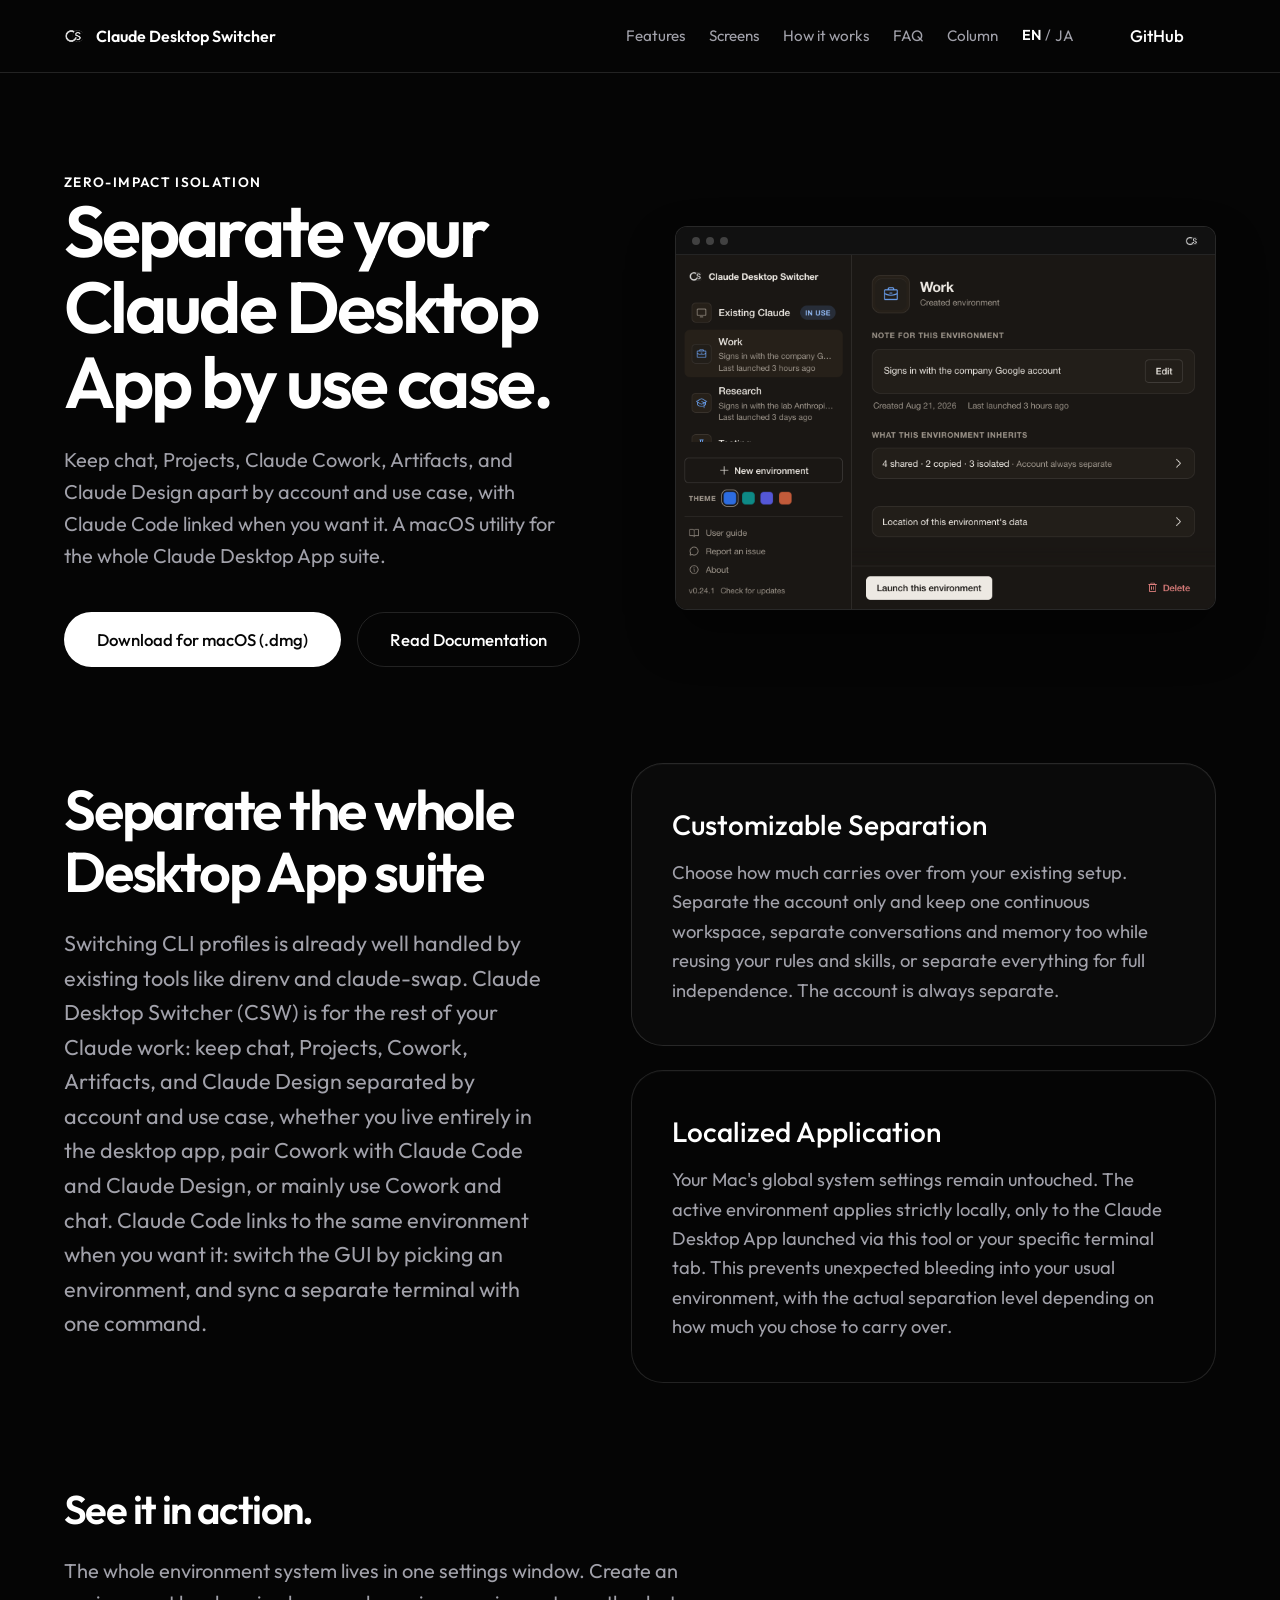
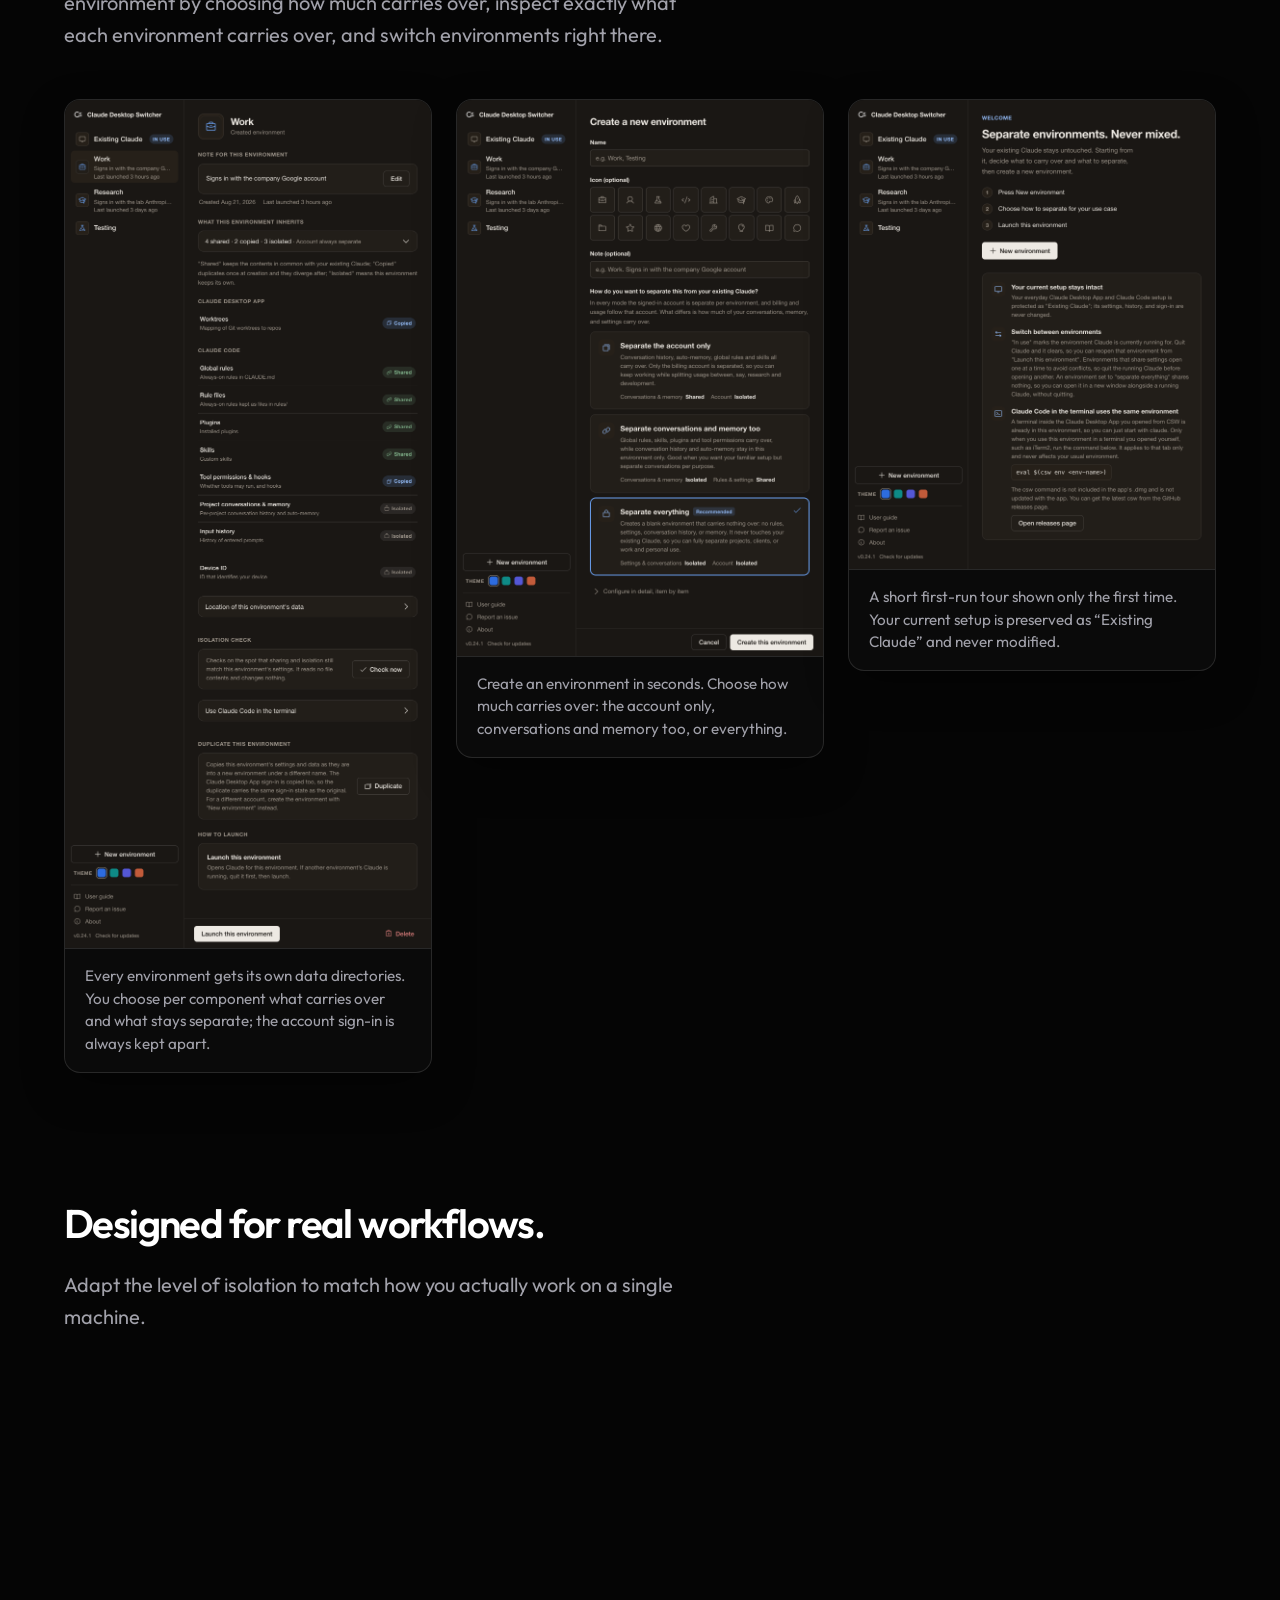
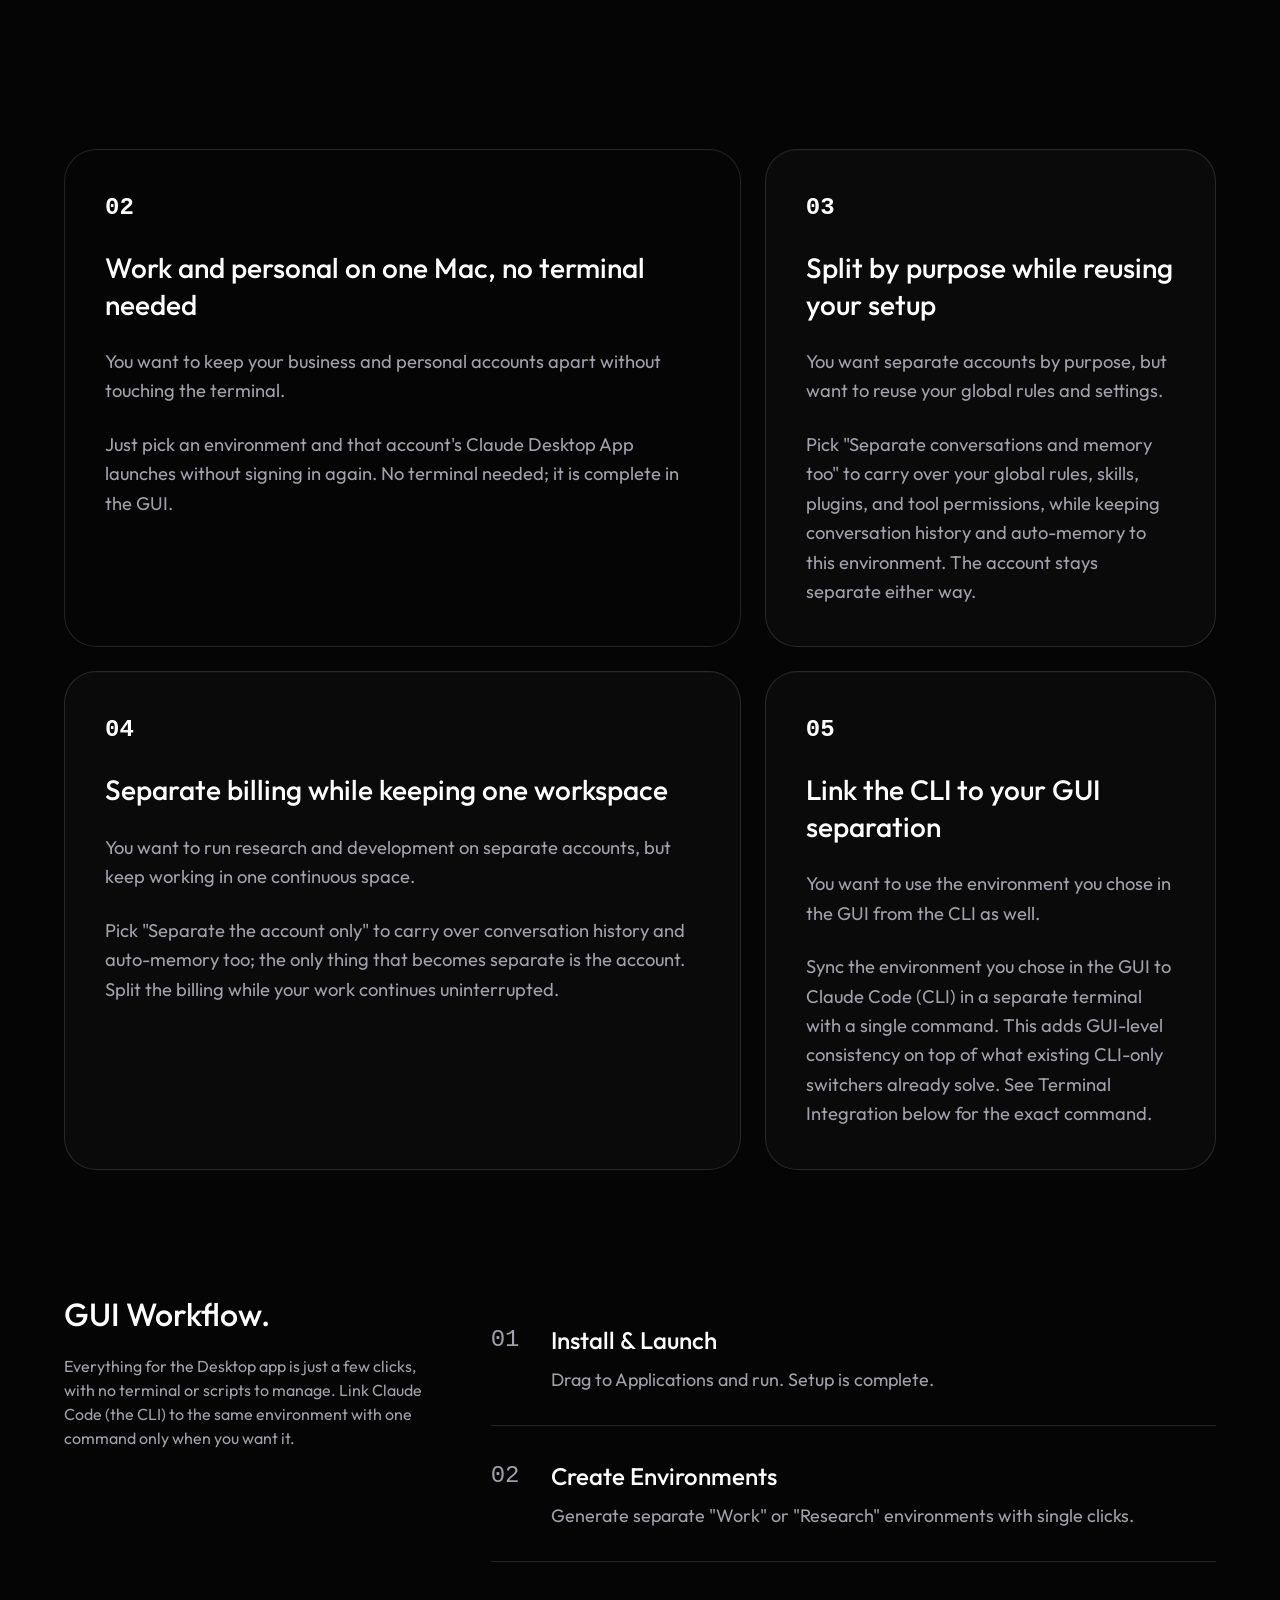
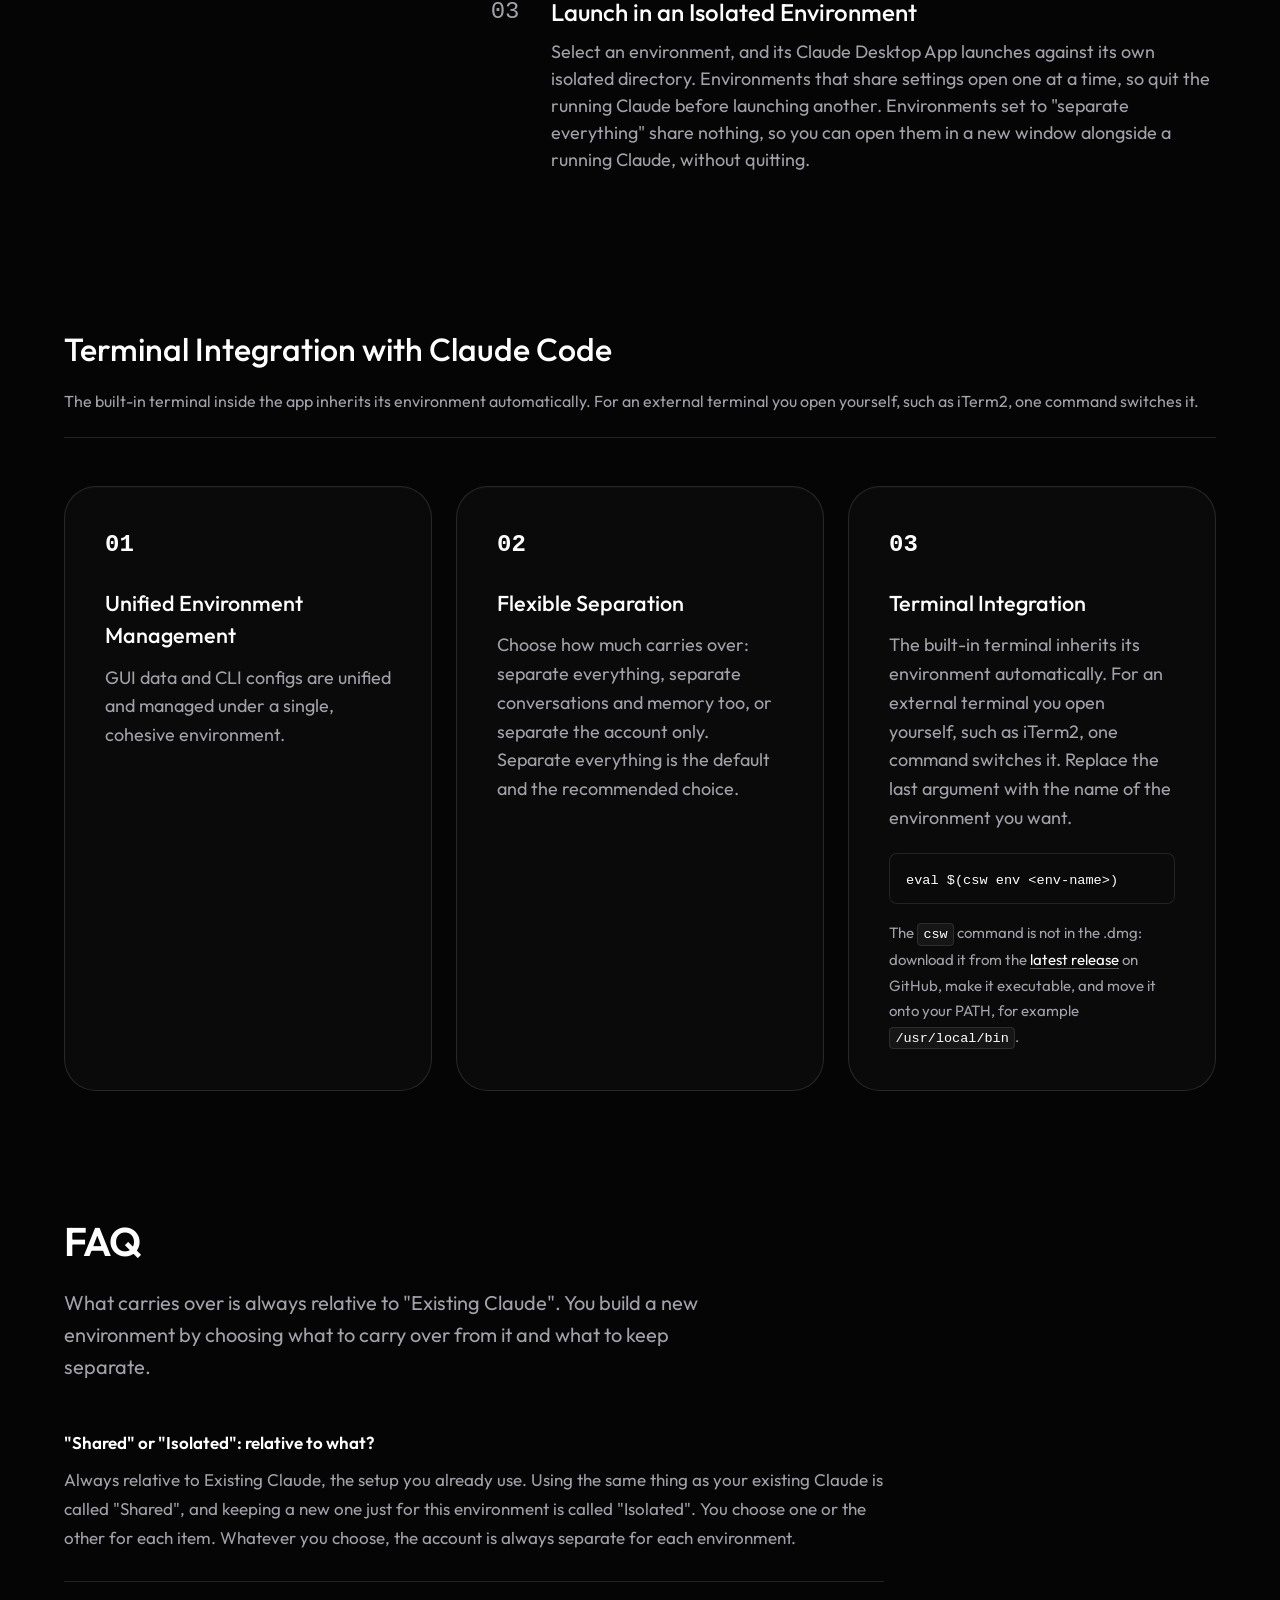
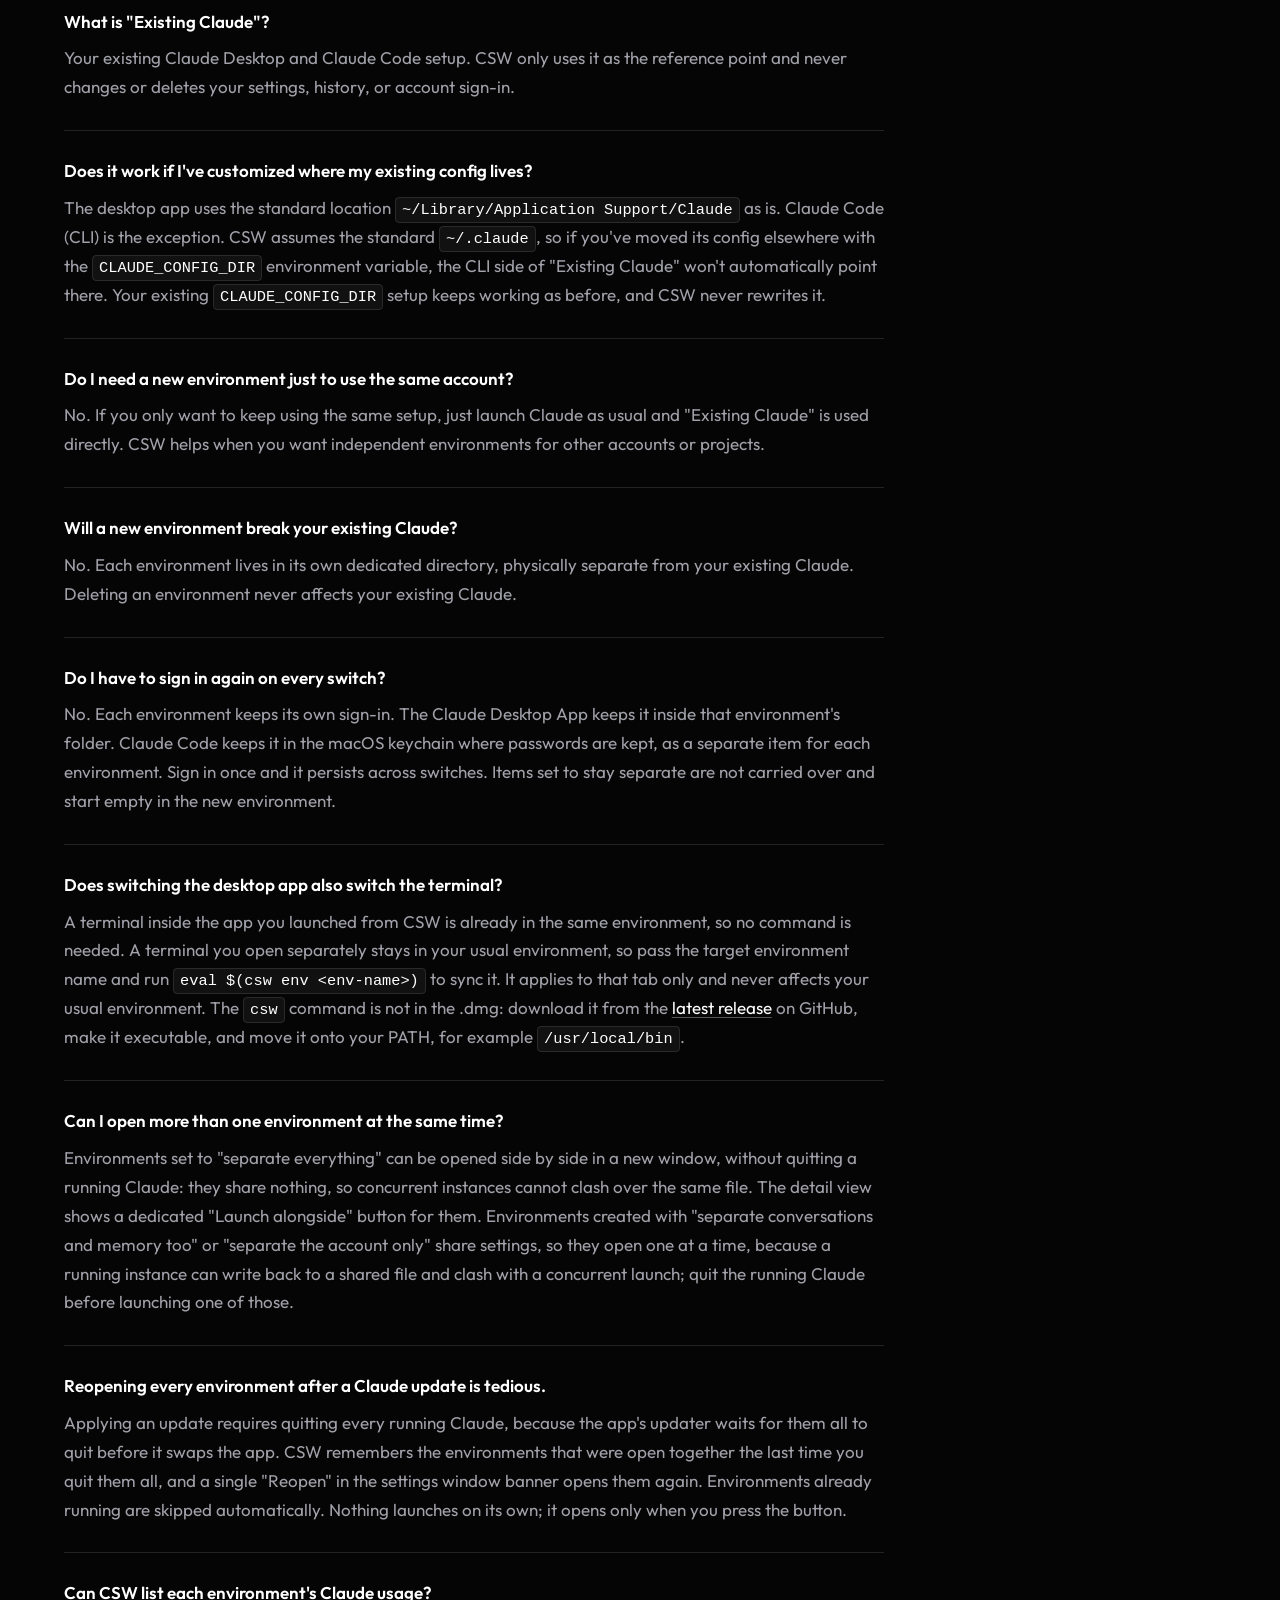
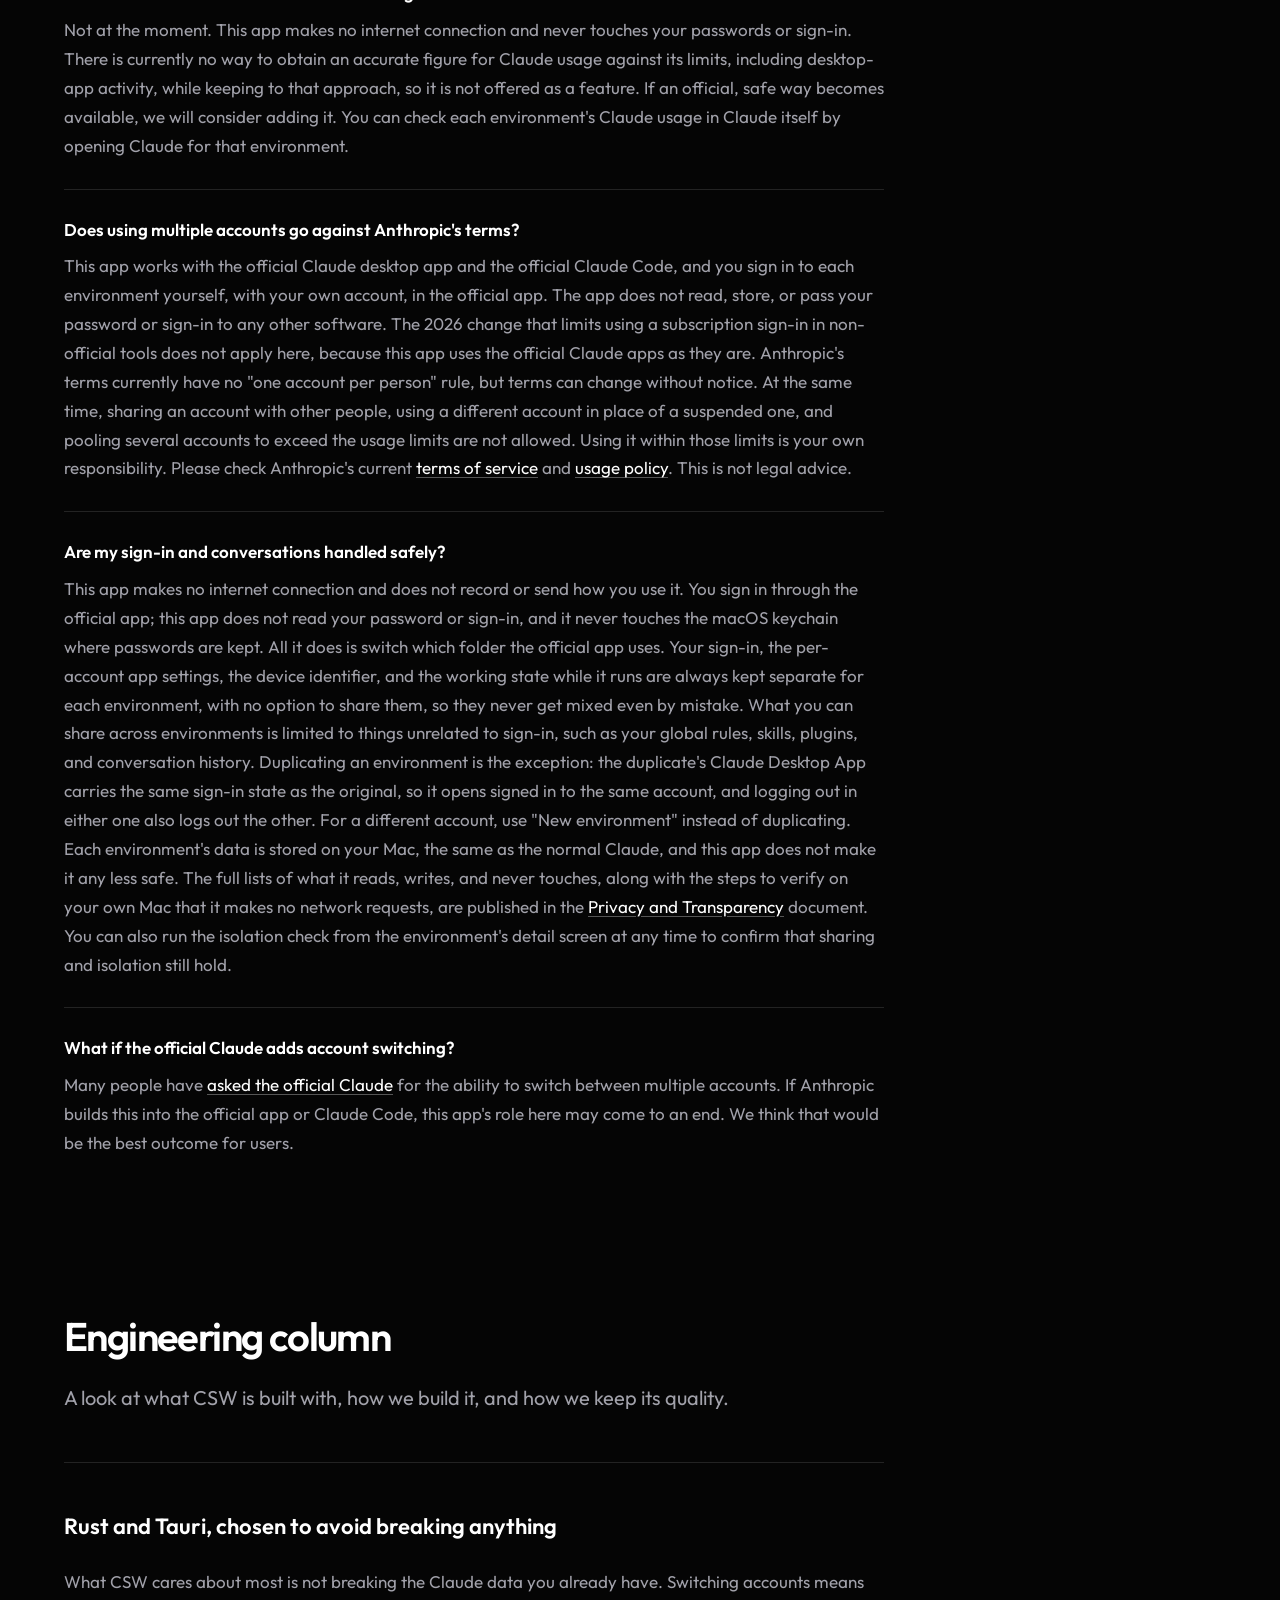
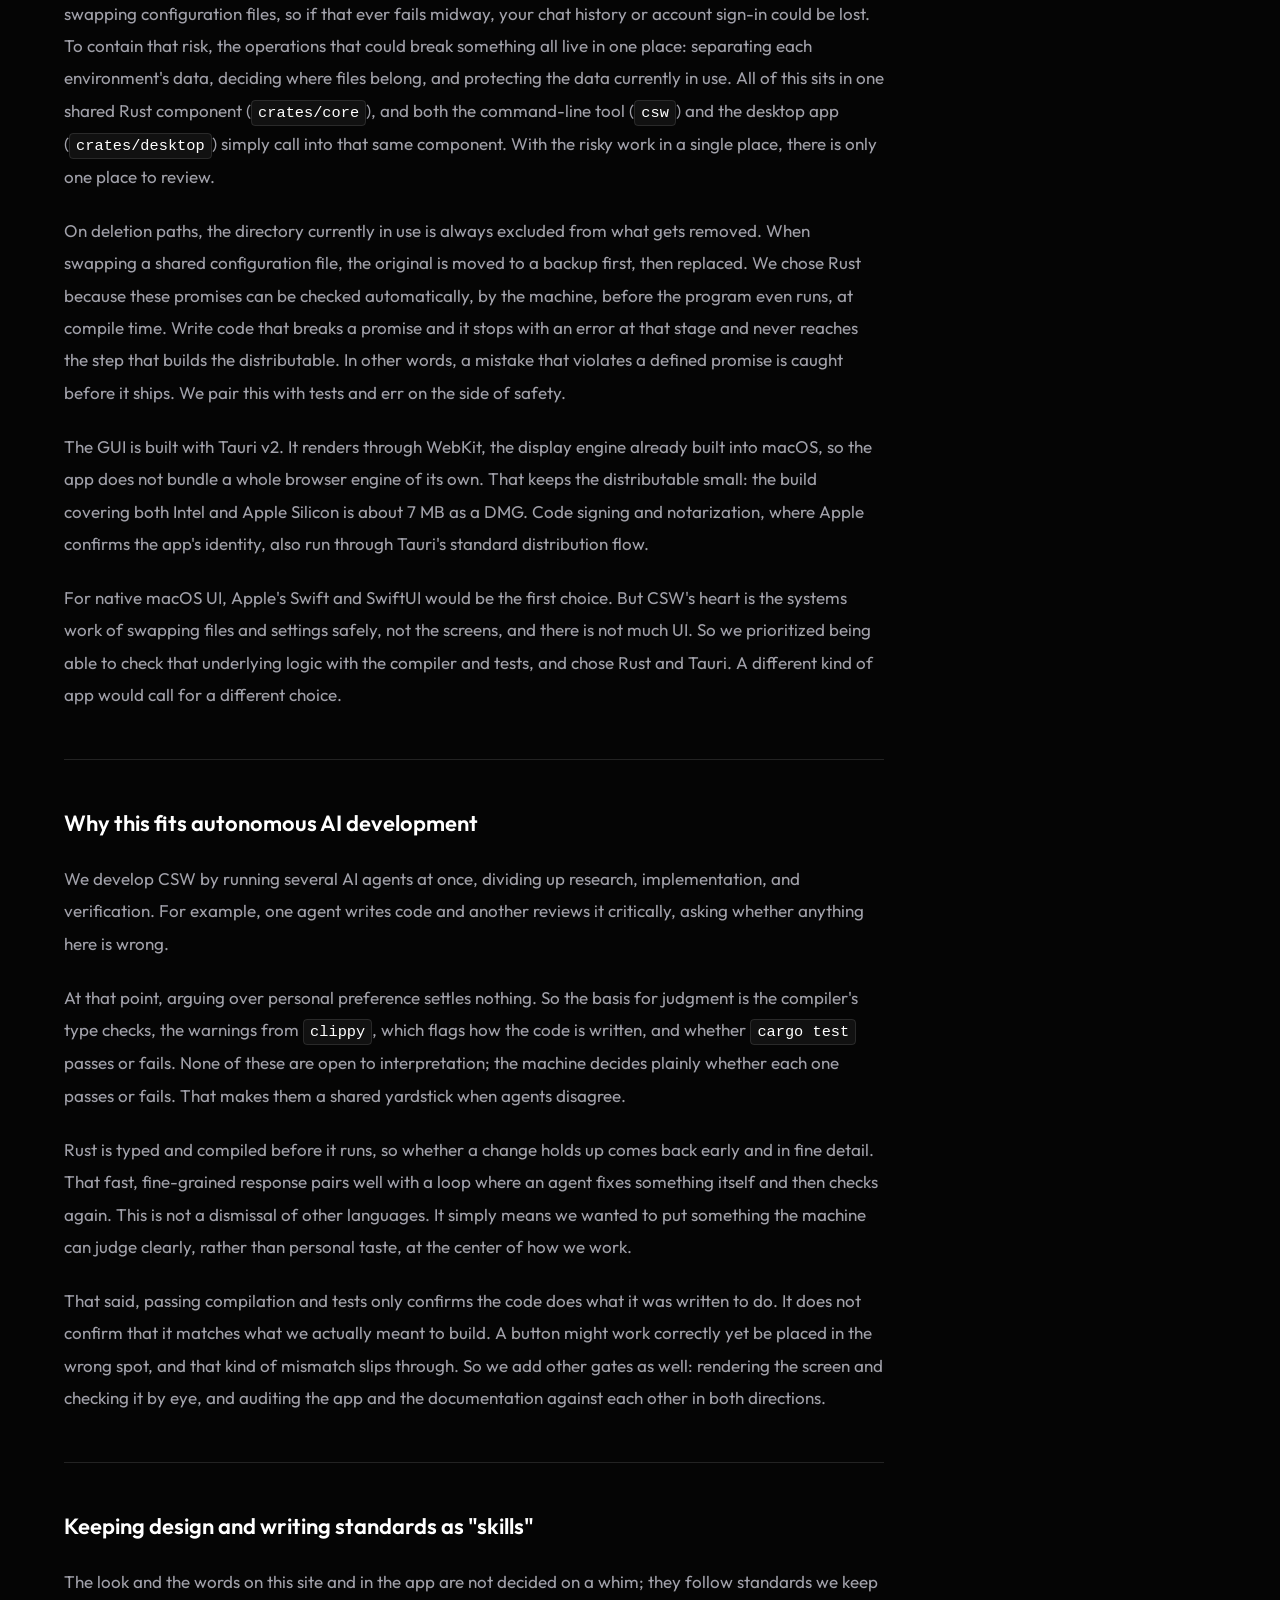
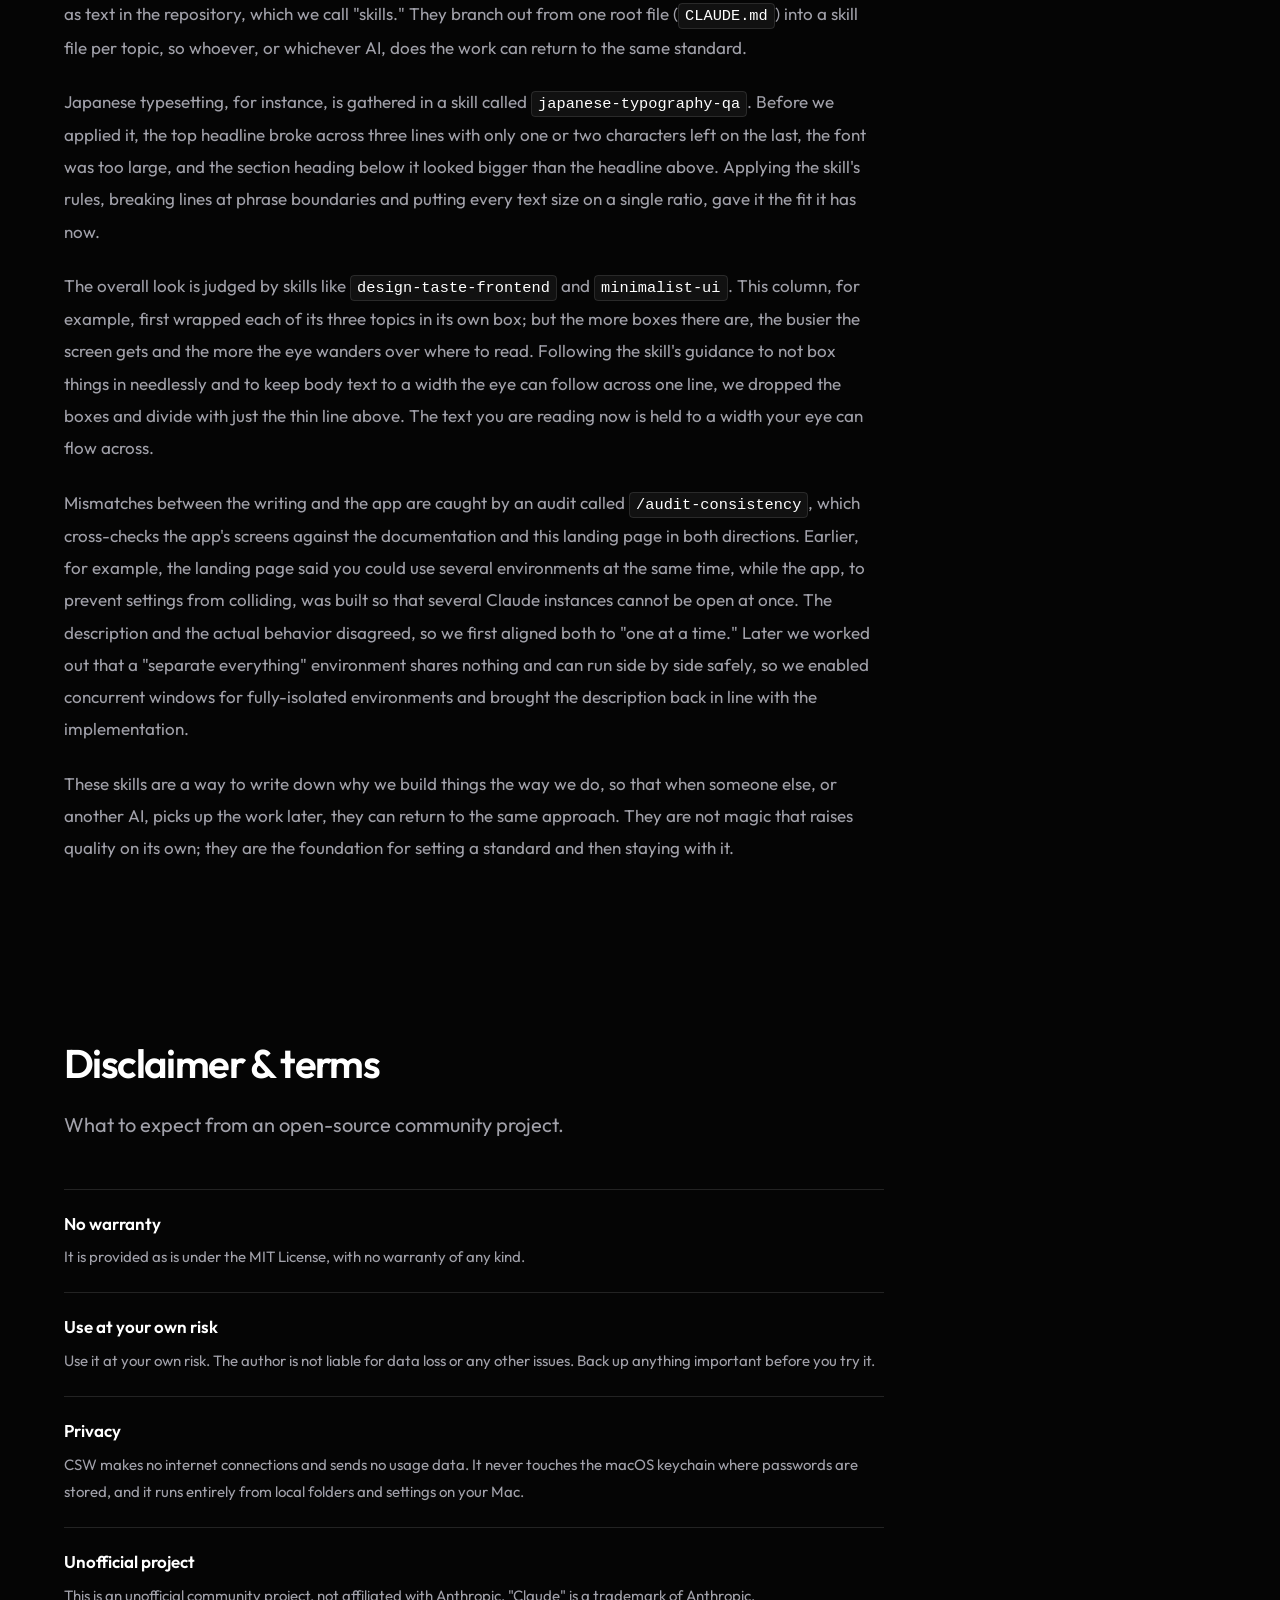
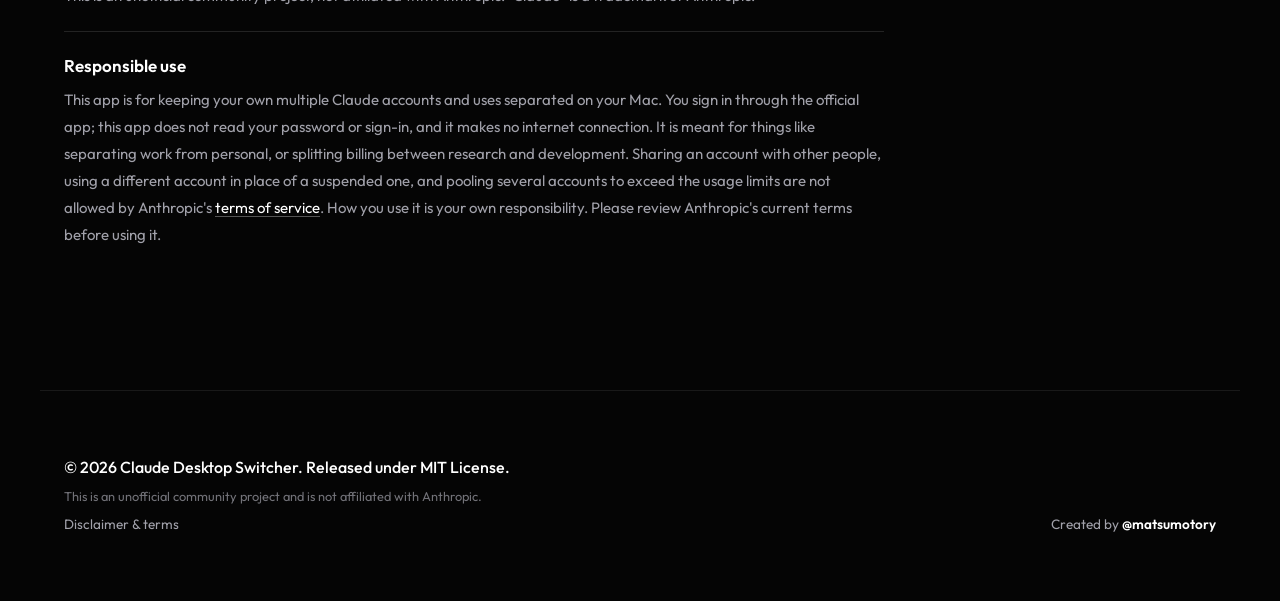
==== commit 53e7c928: "docs: 0.24.2 のリリース前監査の所見に合わせて docs・LP・仕様書を直す (#205) 0.24.2 のリリース前の整合性監査 (6 観点の監査役と反証役) で確かめた 所見のうち、d" ====
--- a/website/index.html
+++ b/website/index.html
@@ -145,7 +145,7 @@
                         <span class="usecase-num">01</span>
                         <h3 class="usecase-title">Separate the whole suite per project/client</h3>
                         <p class="usecase-text">When running multiple clients or projects in parallel, you want to avoid mixing chat history, Projects memory, Cowork working folders, and Artifacts.</p>
-                        <p class="usecase-solution">Pick "Separate everything" and nothing carries over: each environment gets its own data directory and stays fully independent, so one client's work never leaks into another across the desktop suite.</p>
+                        <p class="usecase-solution">Pick "Separate everything" and nothing carries over: each environment gets its own data directory, signs in with its own account, and stays fully independent, so one client's work never leaks into another across the desktop suite.</p>
                     </div>
                 </div>
                 <div class="feature-cell dark-accent fade-in delay-2">
@@ -160,8 +160,8 @@
                     <div class="cell-content">
                         <span class="usecase-num">03</span>
                         <h3 class="usecase-title">Split by purpose while reusing your setup</h3>
-                        <p class="usecase-text">You want separate accounts by purpose, but want to reuse your common rules and settings.</p>
-                        <p class="usecase-solution">Pick "Separate conversations &amp; memory too" to carry over your common rules, skills, plugins, and tool permissions, while keeping conversation history and auto-memory to this environment. The account stays separate either way.</p>
+                        <p class="usecase-text">You want separate accounts by purpose, but want to reuse your global rules and settings.</p>
+                        <p class="usecase-solution">Pick "Separate conversations and memory too" to carry over your global rules, skills, plugins, and tool permissions, while keeping conversation history and auto-memory to this environment. The account stays separate either way.</p>
                     </div>
                 </div>
                 <div class="feature-cell fade-in delay-2">
@@ -237,6 +237,7 @@
                     <div class="code-snippet">
                         <code>eval $(csw env &lt;env-name&gt;)</code>
                     </div>
+                    <p class="guide-note">The <code>csw</code> command is not in the .dmg: download it from the <a href="https://github.com/matsumotory/claude-desktop-switcher/releases/latest" target="_blank" rel="noopener">latest release</a> on GitHub, make it executable, and move it onto your PATH, for example <code>/usr/local/bin</code>.</p>
                 </div>
             </div>
         </section>
@@ -249,8 +250,8 @@
             </div>
             <div class="faq-grid">
                 <div class="faq-item">
-                    <p class="faq-q">Carry over or keep separate: relative to what?</p>
-                    <p class="faq-a">Always relative to Existing Claude, the setup you already use. For each item, you choose whether to carry over the same thing as your existing Claude, or keep a new one just for this environment. The account is always separate.</p>
+                    <p class="faq-q">"Shared" or "Isolated": relative to what?</p>
+                    <p class="faq-a">Always relative to Existing Claude, the setup you already use. Using the same thing as your existing Claude is called "Shared", and keeping a new one just for this environment is called "Isolated". You choose one or the other for each item. Whatever you choose, the account is always separate for each environment.</p>
                 </div>
                 <div class="faq-item">
                     <p class="faq-q">What is "Existing Claude"?</p>
@@ -265,20 +266,20 @@
                     <p class="faq-a">No. If you only want to keep using the same setup, just launch Claude as usual and "Existing Claude" is used directly. CSW helps when you want independent environments for other accounts or projects.</p>
                 </div>
                 <div class="faq-item">
-                    <p class="faq-q">Will a new environment break my original Claude?</p>
-                    <p class="faq-a">No. Each environment lives in its own dedicated directory, physically separate from the original. Deleting an environment never affects your original setup.</p>
+                    <p class="faq-q">Will a new environment break your existing Claude?</p>
+                    <p class="faq-a">No. Each environment lives in its own dedicated directory, physically separate from your existing Claude. Deleting an environment never affects your existing Claude.</p>
                 </div>
                 <div class="faq-item">
                     <p class="faq-q">Do I have to sign in again on every switch?</p>
-                    <p class="faq-a">No. Each environment keeps its account sign-in inside its own directory. Sign in once and it persists across switches. Items set to stay separate are not carried over and start empty in the new environment.</p>
+                    <p class="faq-a">No. Each environment keeps its own sign-in. The Claude Desktop App keeps it inside that environment's folder. Claude Code keeps it in the macOS keychain where passwords are kept, as a separate item for each environment. Sign in once and it persists across switches. Items set to stay separate are not carried over and start empty in the new environment.</p>
                 </div>
                 <div class="faq-item">
                     <p class="faq-q">Does switching the desktop app also switch the terminal?</p>
-                    <p class="faq-a">A terminal inside the app you launched from CSW is already in the same environment, so no command is needed. A terminal you open separately stays in your usual environment, so pass the target environment name and run <code>eval $(csw env &lt;env-name&gt;)</code> to sync it. It applies to that tab only and never affects your usual environment.</p>
+                    <p class="faq-a">A terminal inside the app you launched from CSW is already in the same environment, so no command is needed. A terminal you open separately stays in your usual environment, so pass the target environment name and run <code>eval $(csw env &lt;env-name&gt;)</code> to sync it. It applies to that tab only and never affects your usual environment. The <code>csw</code> command is not in the .dmg: download it from the <a href="https://github.com/matsumotory/claude-desktop-switcher/releases/latest" target="_blank" rel="noopener">latest release</a> on GitHub, make it executable, and move it onto your PATH, for example <code>/usr/local/bin</code>.</p>
                 </div>
                 <div class="faq-item">
                     <p class="faq-q">Can I open more than one environment at the same time?</p>
-                    <p class="faq-a">Environments set to "separate everything" can be opened side by side in a new window, without quitting a running Claude: they share nothing, so concurrent instances cannot clash over the same file. The detail view shows a dedicated "Launch alongside" button for them. Environments created with "separate conversations & memory too" or "separate the account only" share settings, so they open one at a time, because a running instance can write back to a shared file and clash with a concurrent launch; quit the running Claude before launching one of those.</p>
+                    <p class="faq-a">Environments set to "separate everything" can be opened side by side in a new window, without quitting a running Claude: they share nothing, so concurrent instances cannot clash over the same file. The detail view shows a dedicated "Launch alongside" button for them. Environments created with "separate conversations and memory too" or "separate the account only" share settings, so they open one at a time, because a running instance can write back to a shared file and clash with a concurrent launch; quit the running Claude before launching one of those.</p>
                 </div>
                 <div class="faq-item">
                     <p class="faq-q">Reopening every environment after a Claude update is tedious.</p>
@@ -294,7 +295,7 @@
                 </div>
                 <div class="faq-item">
                     <p class="faq-q">Are my sign-in and conversations handled safely?</p>
-                    <p class="faq-a">This app makes no internet connection and does not record or send how you use it. You sign in through the official app; this app does not read your password or sign-in, and it never touches the macOS keychain where passwords are kept. All it does is switch which folder the official app uses. Your sign-in, the per-account app settings, the device identifier, and the working state while it runs are always kept separate for each environment, with no option to share them, so they never get mixed even by mistake. What you can share across environments is limited to things unrelated to sign-in, such as your common rules, skills, plugins, and conversation history. Each environment's data is stored on your Mac, the same as the normal Claude, and this app does not make it any less safe. The full lists of what it reads, writes, and never touches, along with the steps to verify on your own Mac that it makes no network requests, are published in the <a href="https://github.com/matsumotory/claude-desktop-switcher/blob/main/docs/PRIVACY_EN.md" target="_blank" rel="noopener">Privacy and Transparency</a> document. You can also run the isolation check from the environment's detail screen at any time to confirm that sharing and isolation still hold.</p>
+                    <p class="faq-a">This app makes no internet connection and does not record or send how you use it. You sign in through the official app; this app does not read your password or sign-in, and it never touches the macOS keychain where passwords are kept. All it does is switch which folder the official app uses. Your sign-in, the per-account app settings, the device identifier, and the working state while it runs are always kept separate for each environment, with no option to share them, so they never get mixed even by mistake. What you can share across environments is limited to things unrelated to sign-in, such as your global rules, skills, plugins, and conversation history. Duplicating an environment is the exception: the duplicate's Claude Desktop App carries the same sign-in state as the original, so it opens signed in to the same account, and logging out in either one also logs out the other. For a different account, use "New environment" instead of duplicating. Each environment's data is stored on your Mac, the same as the normal Claude, and this app does not make it any less safe. The full lists of what it reads, writes, and never touches, along with the steps to verify on your own Mac that it makes no network requests, are published in the <a href="https://github.com/matsumotory/claude-desktop-switcher/blob/main/docs/PRIVACY_EN.md" target="_blank" rel="noopener">Privacy and Transparency</a> document. You can also run the isolation check from the environment's detail screen at any time to confirm that sharing and isolation still hold.</p>
                 </div>
                 <div class="faq-item">
                     <p class="faq-q">What if the official Claude adds account switching?</p>
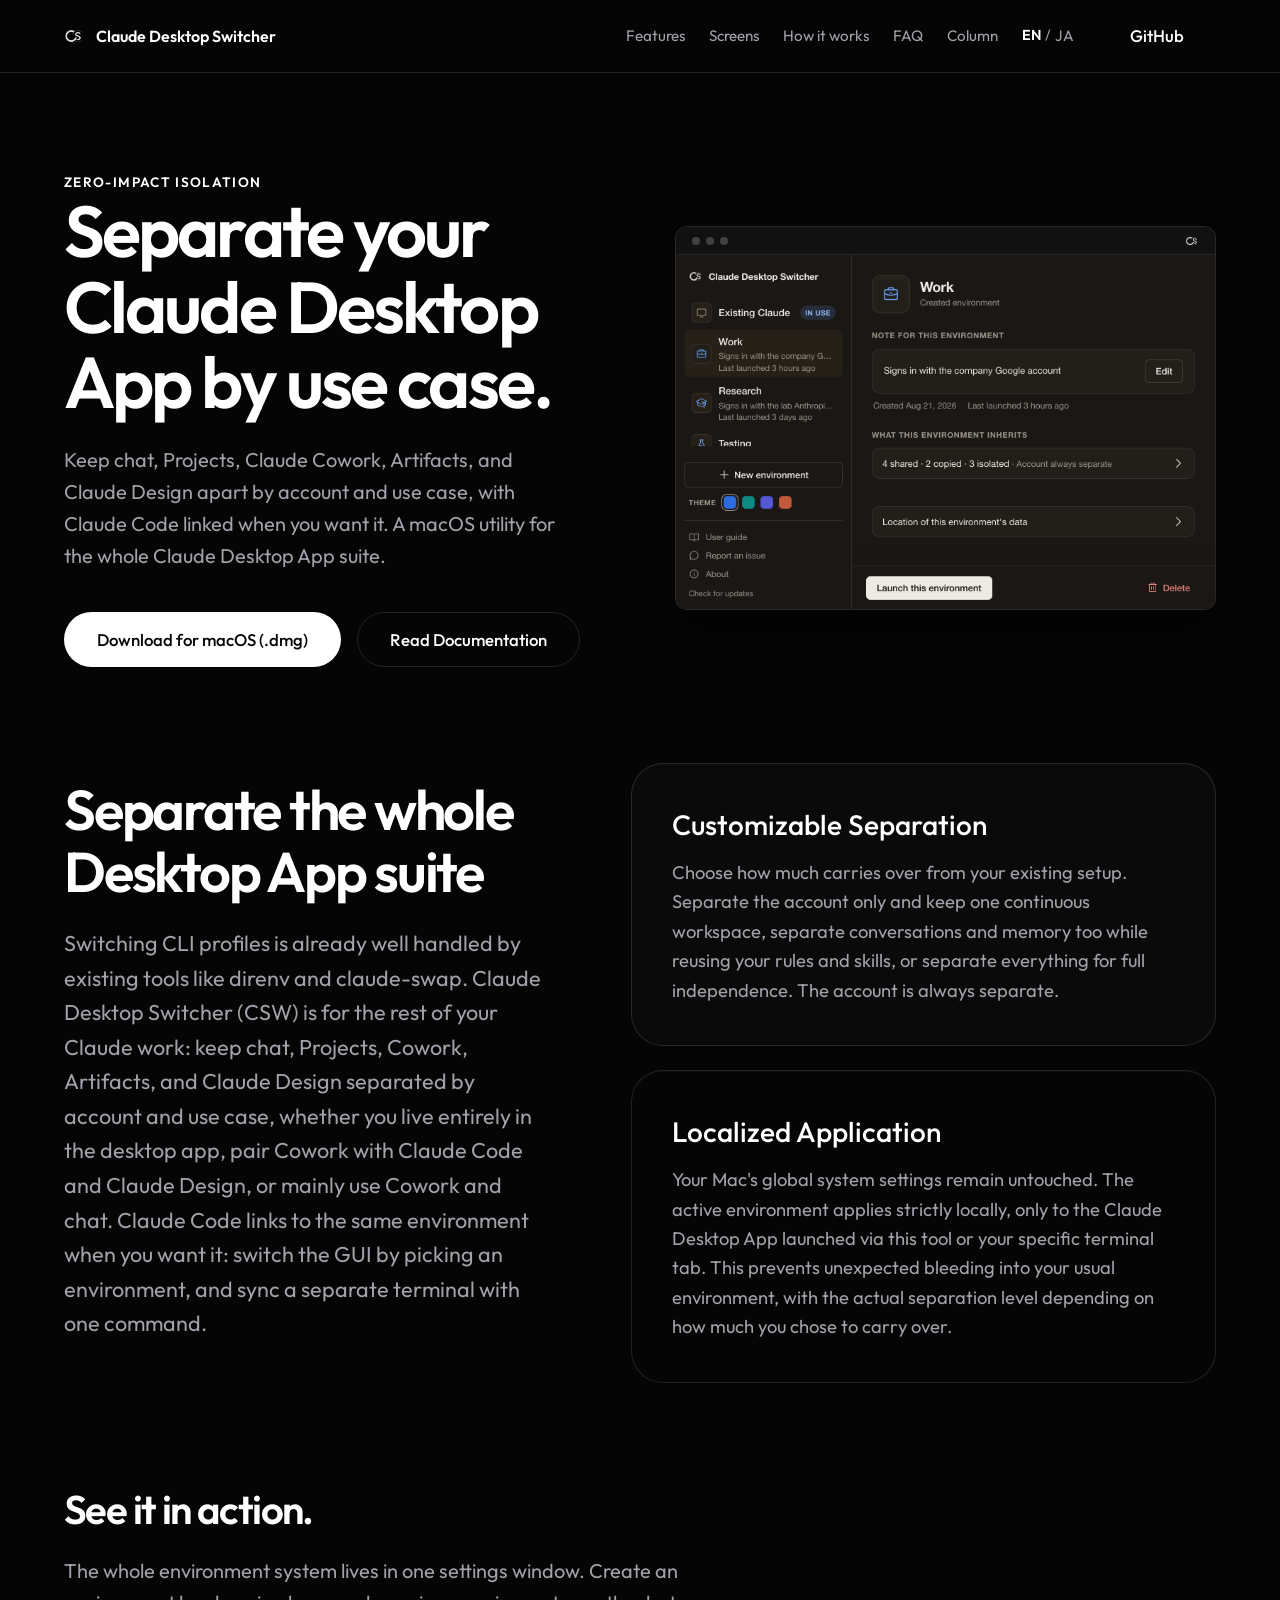
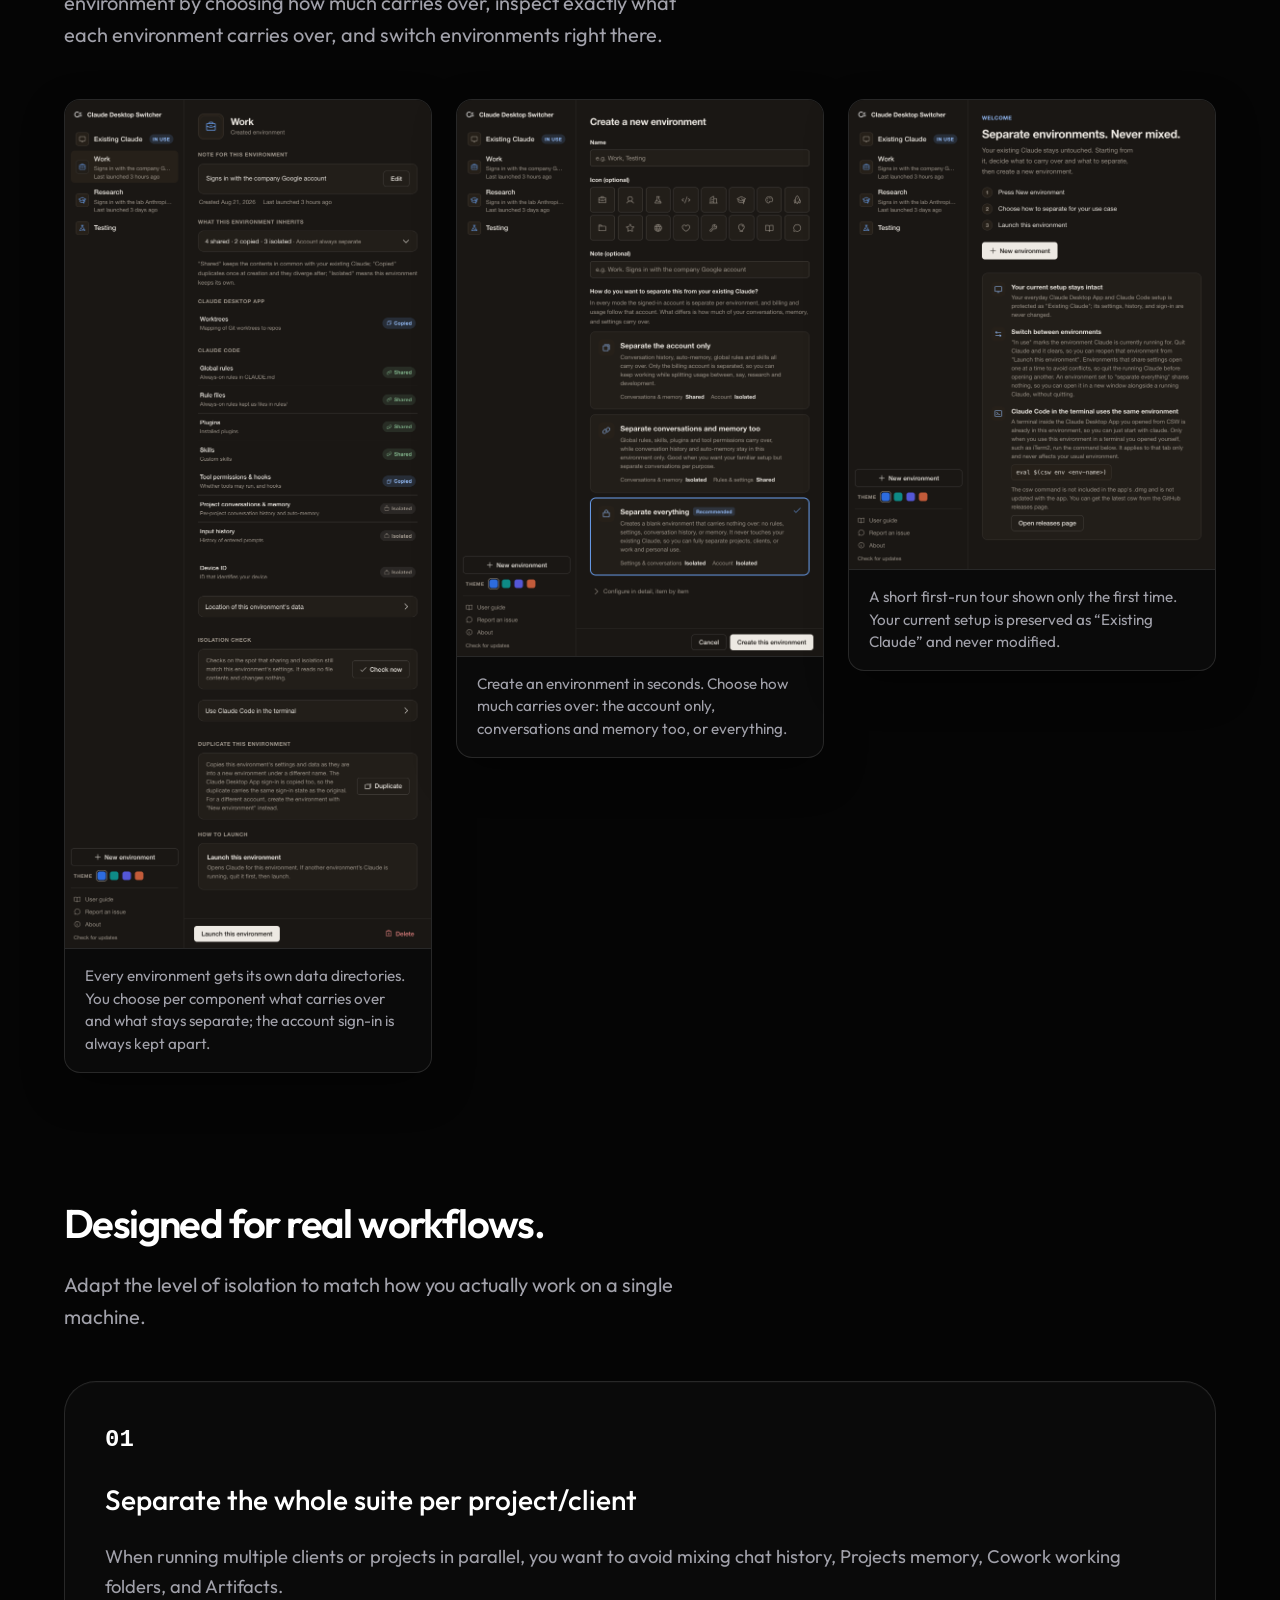
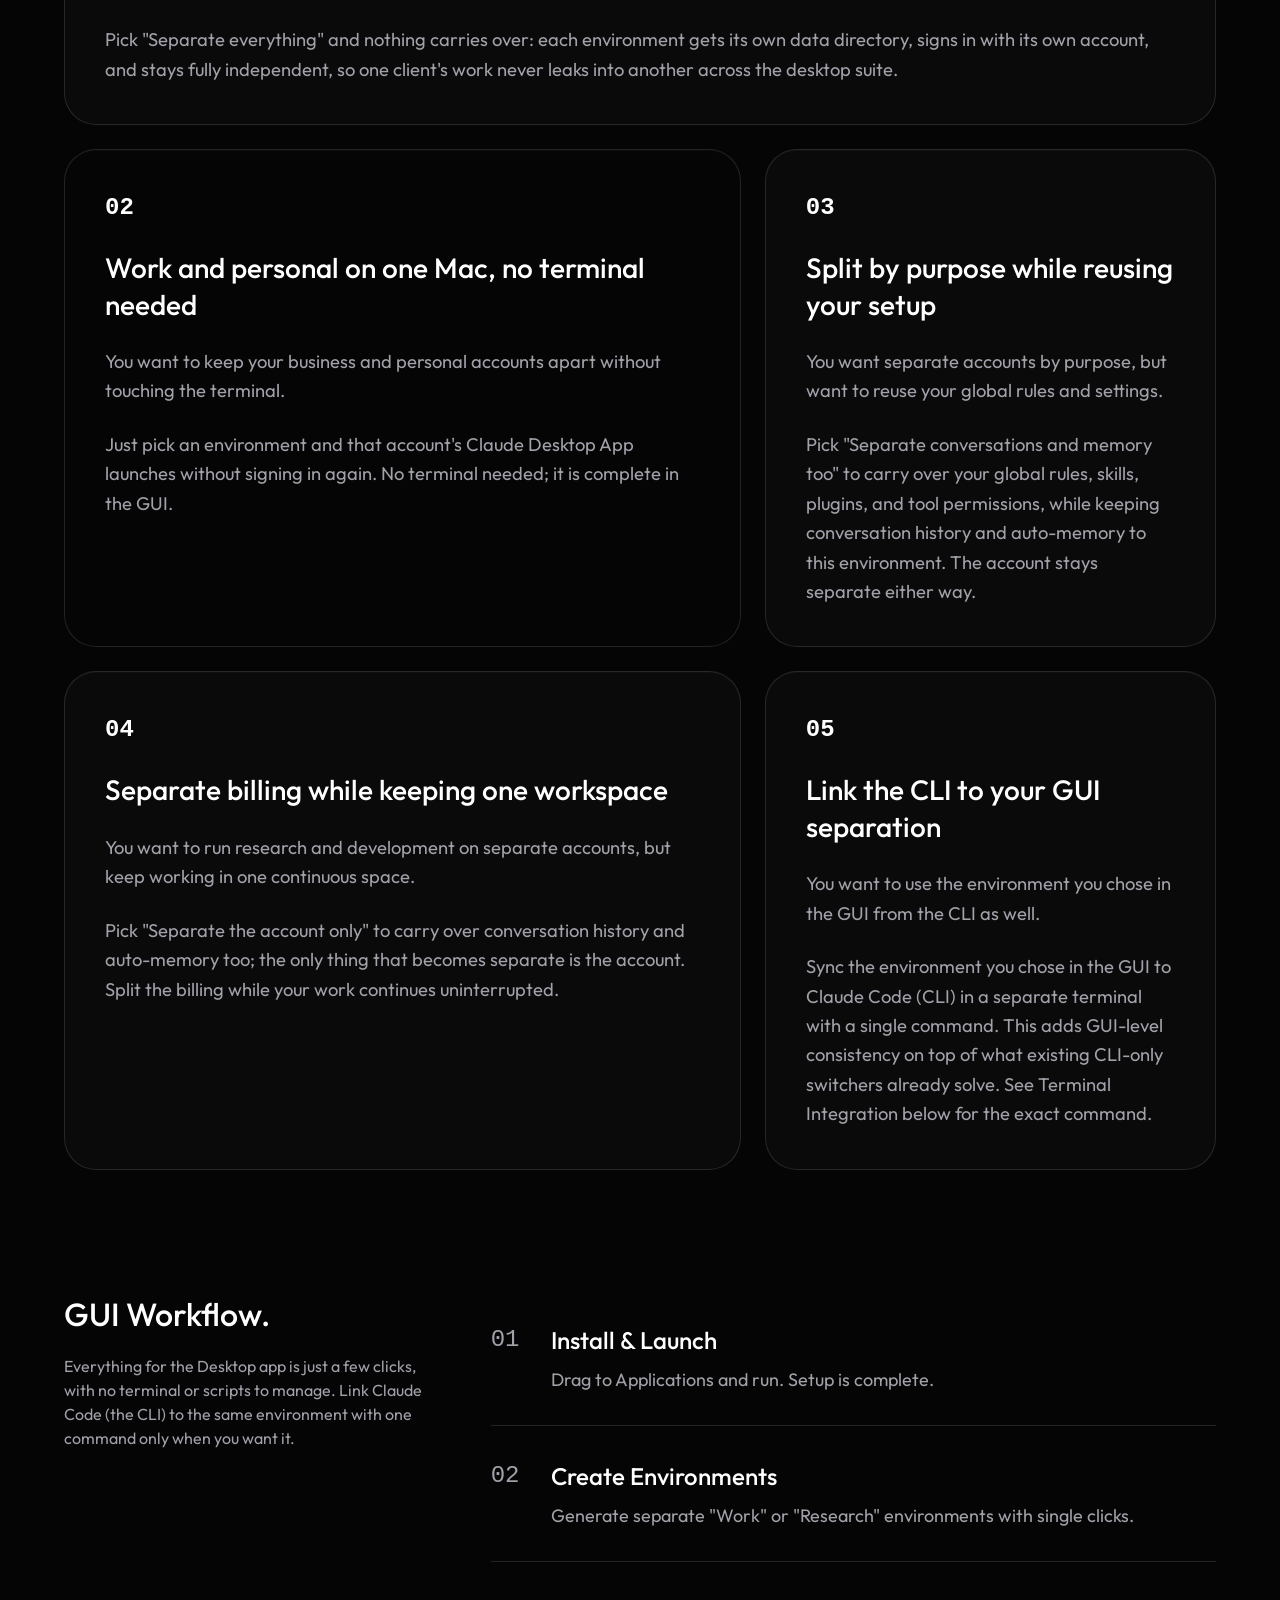
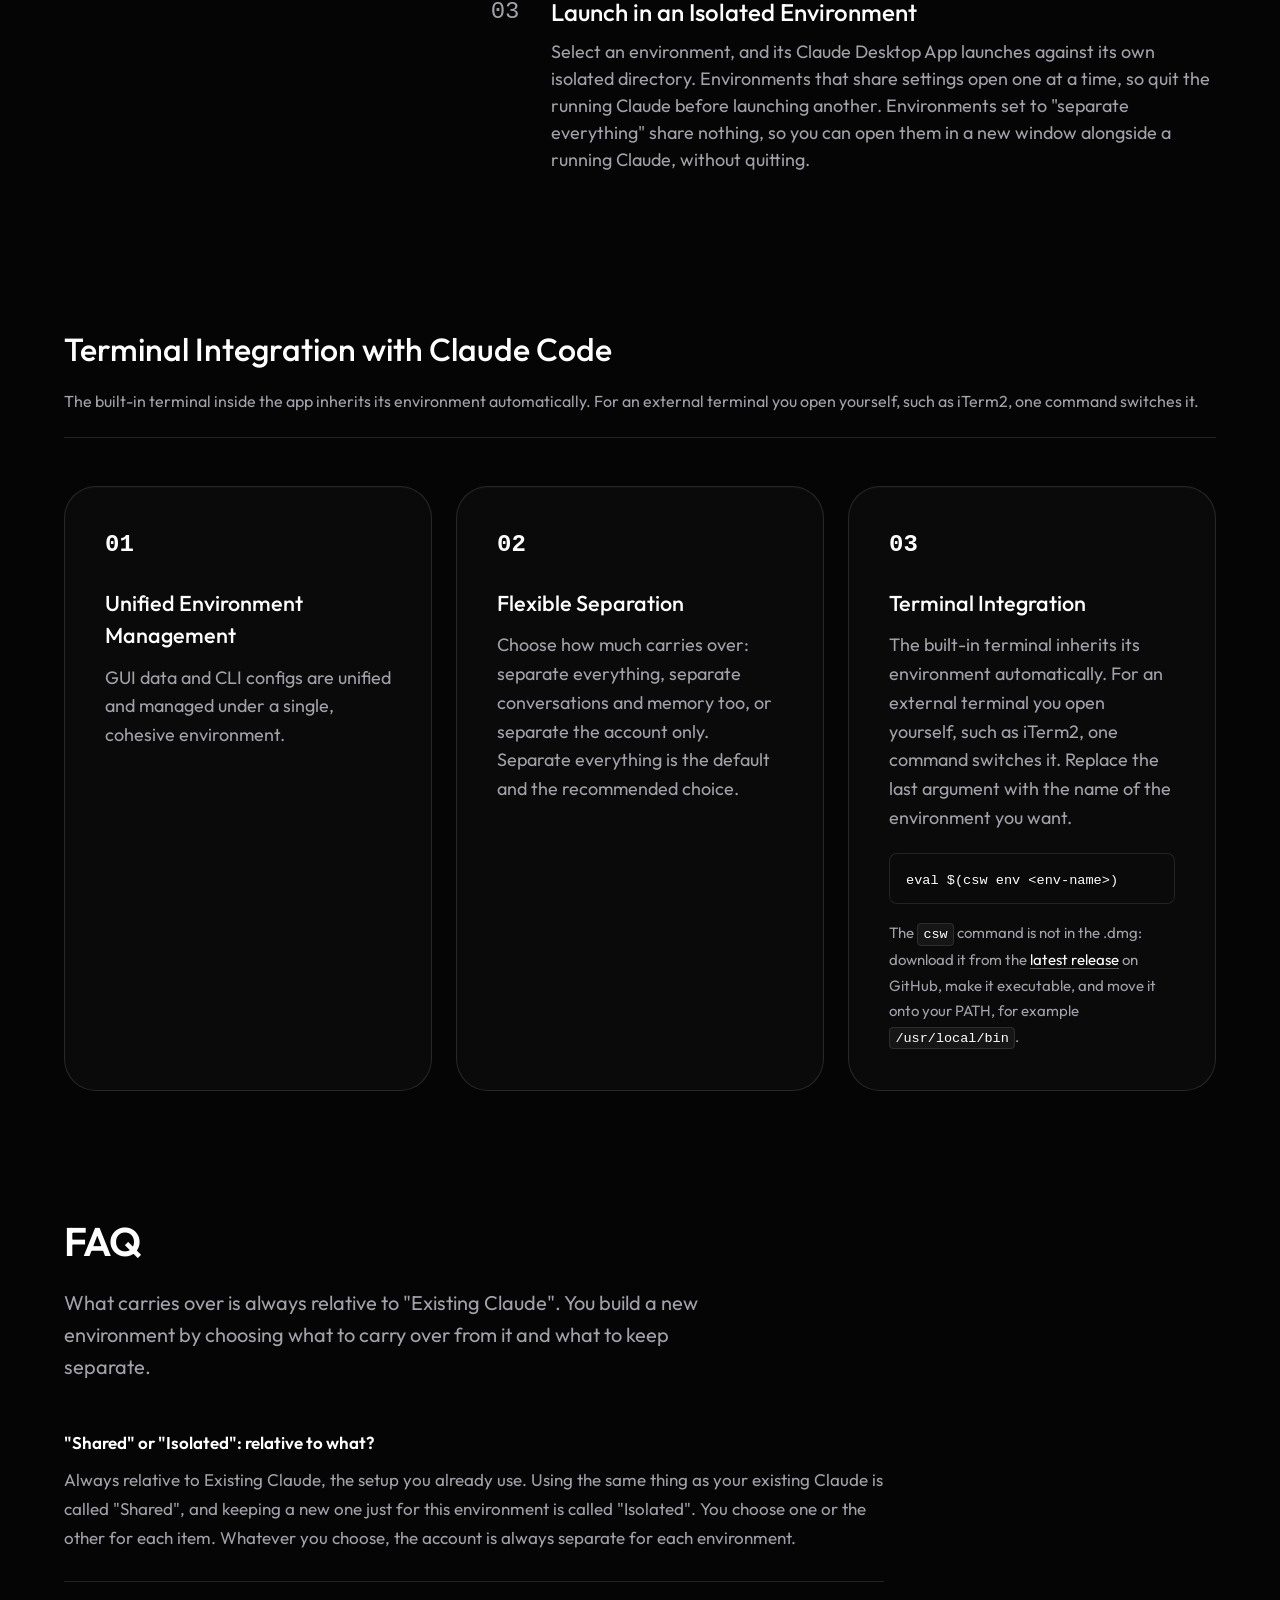
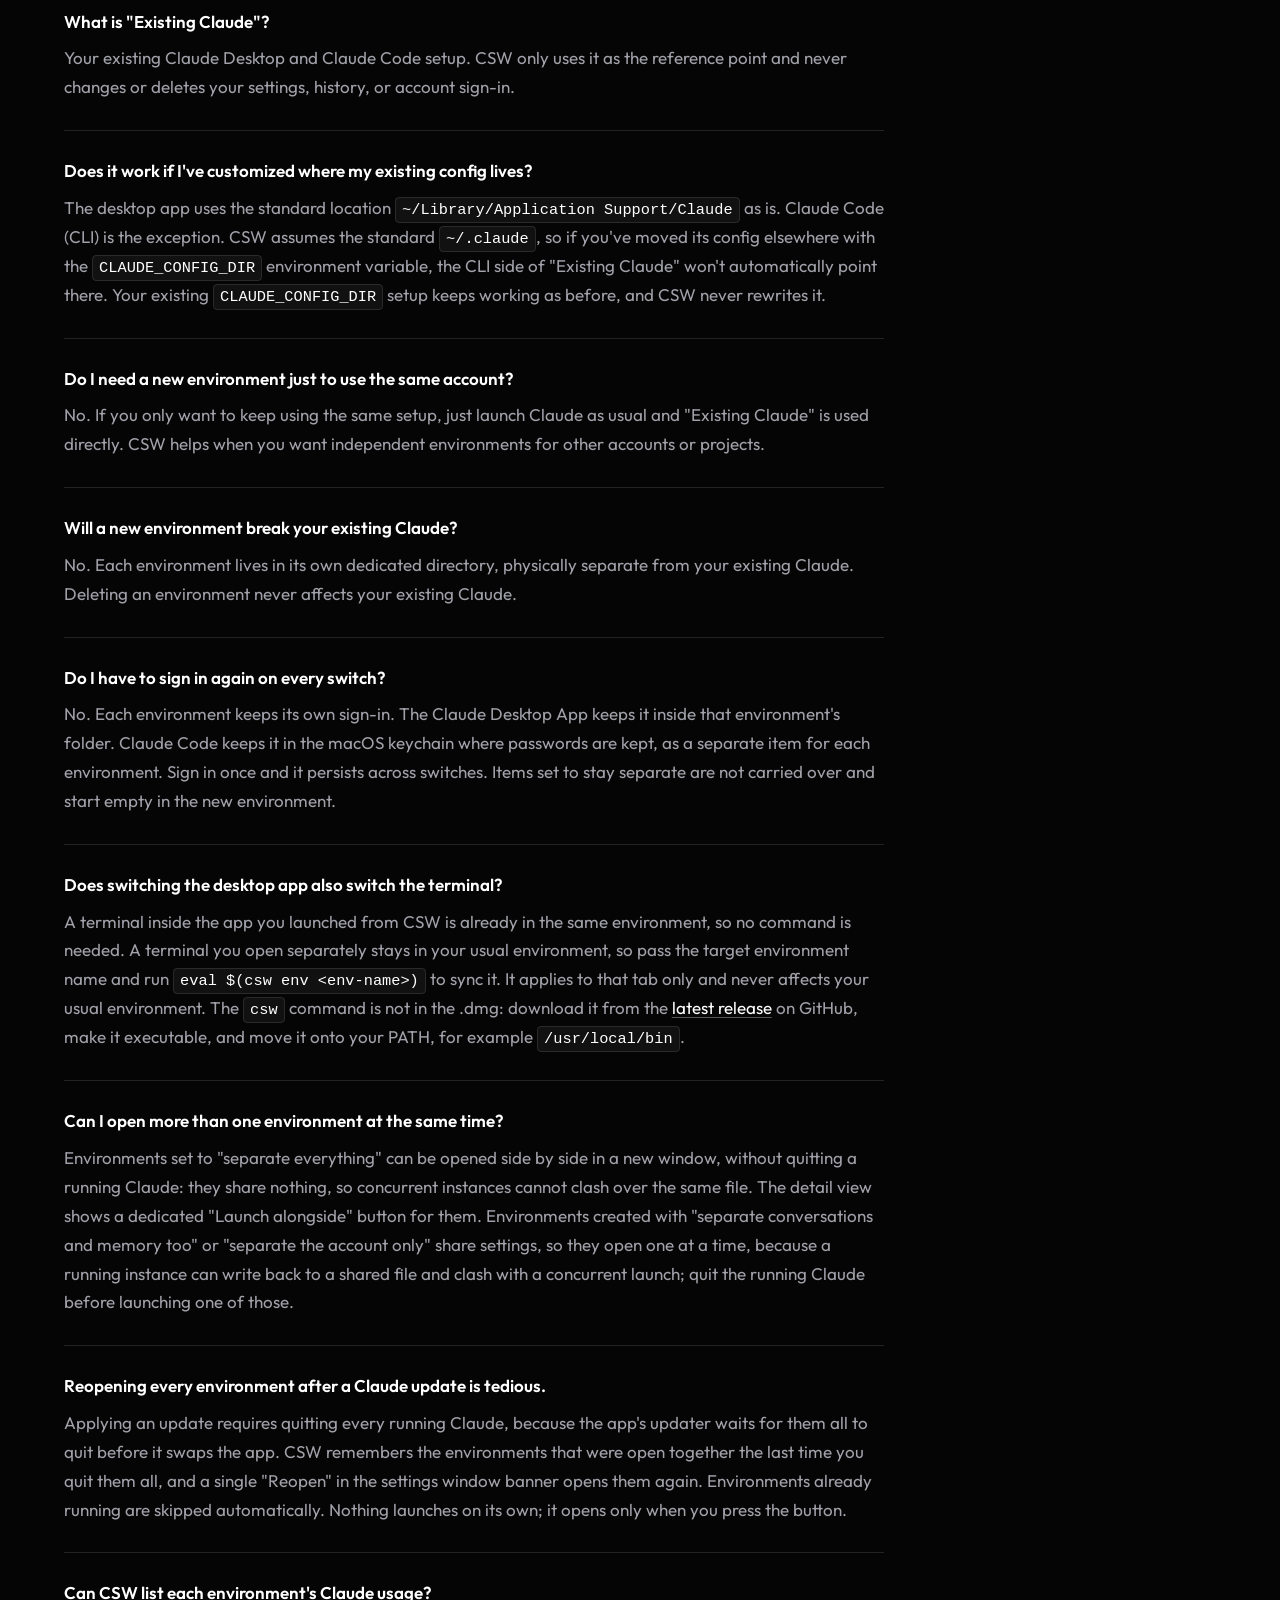
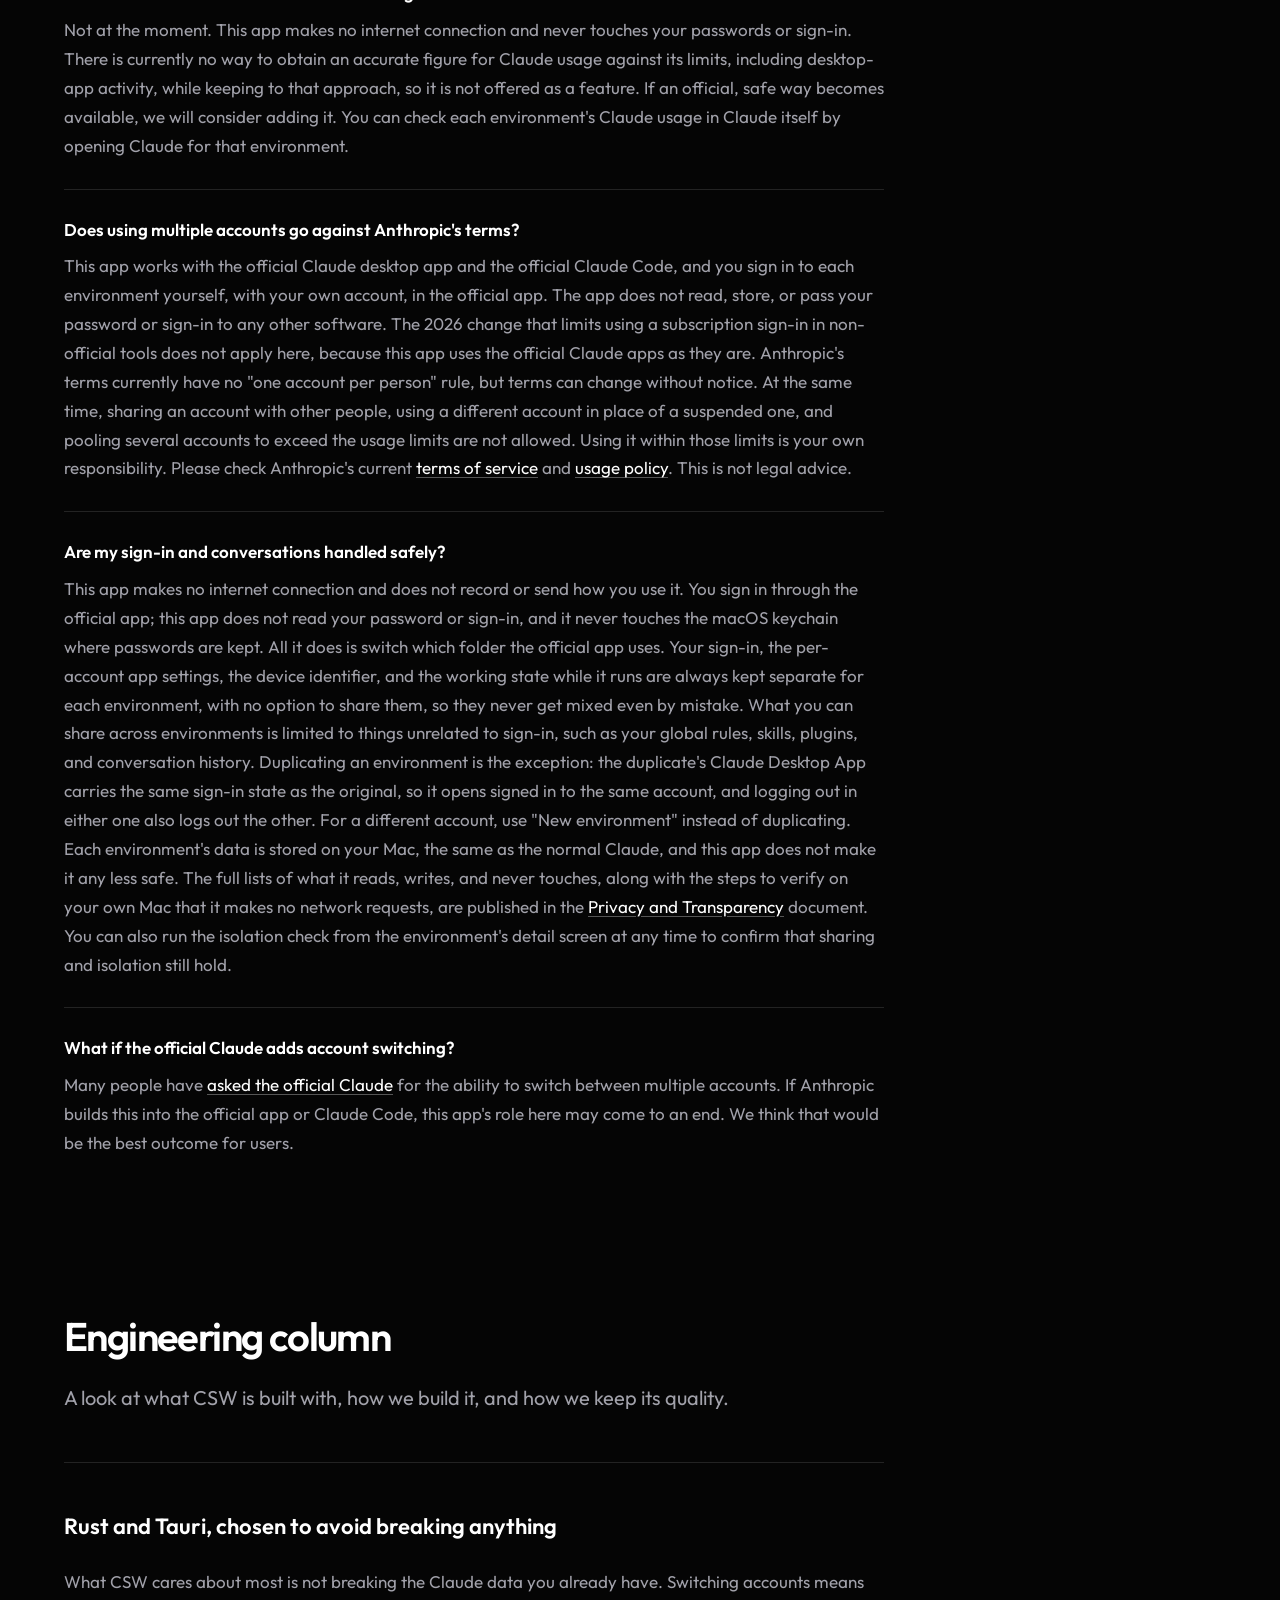
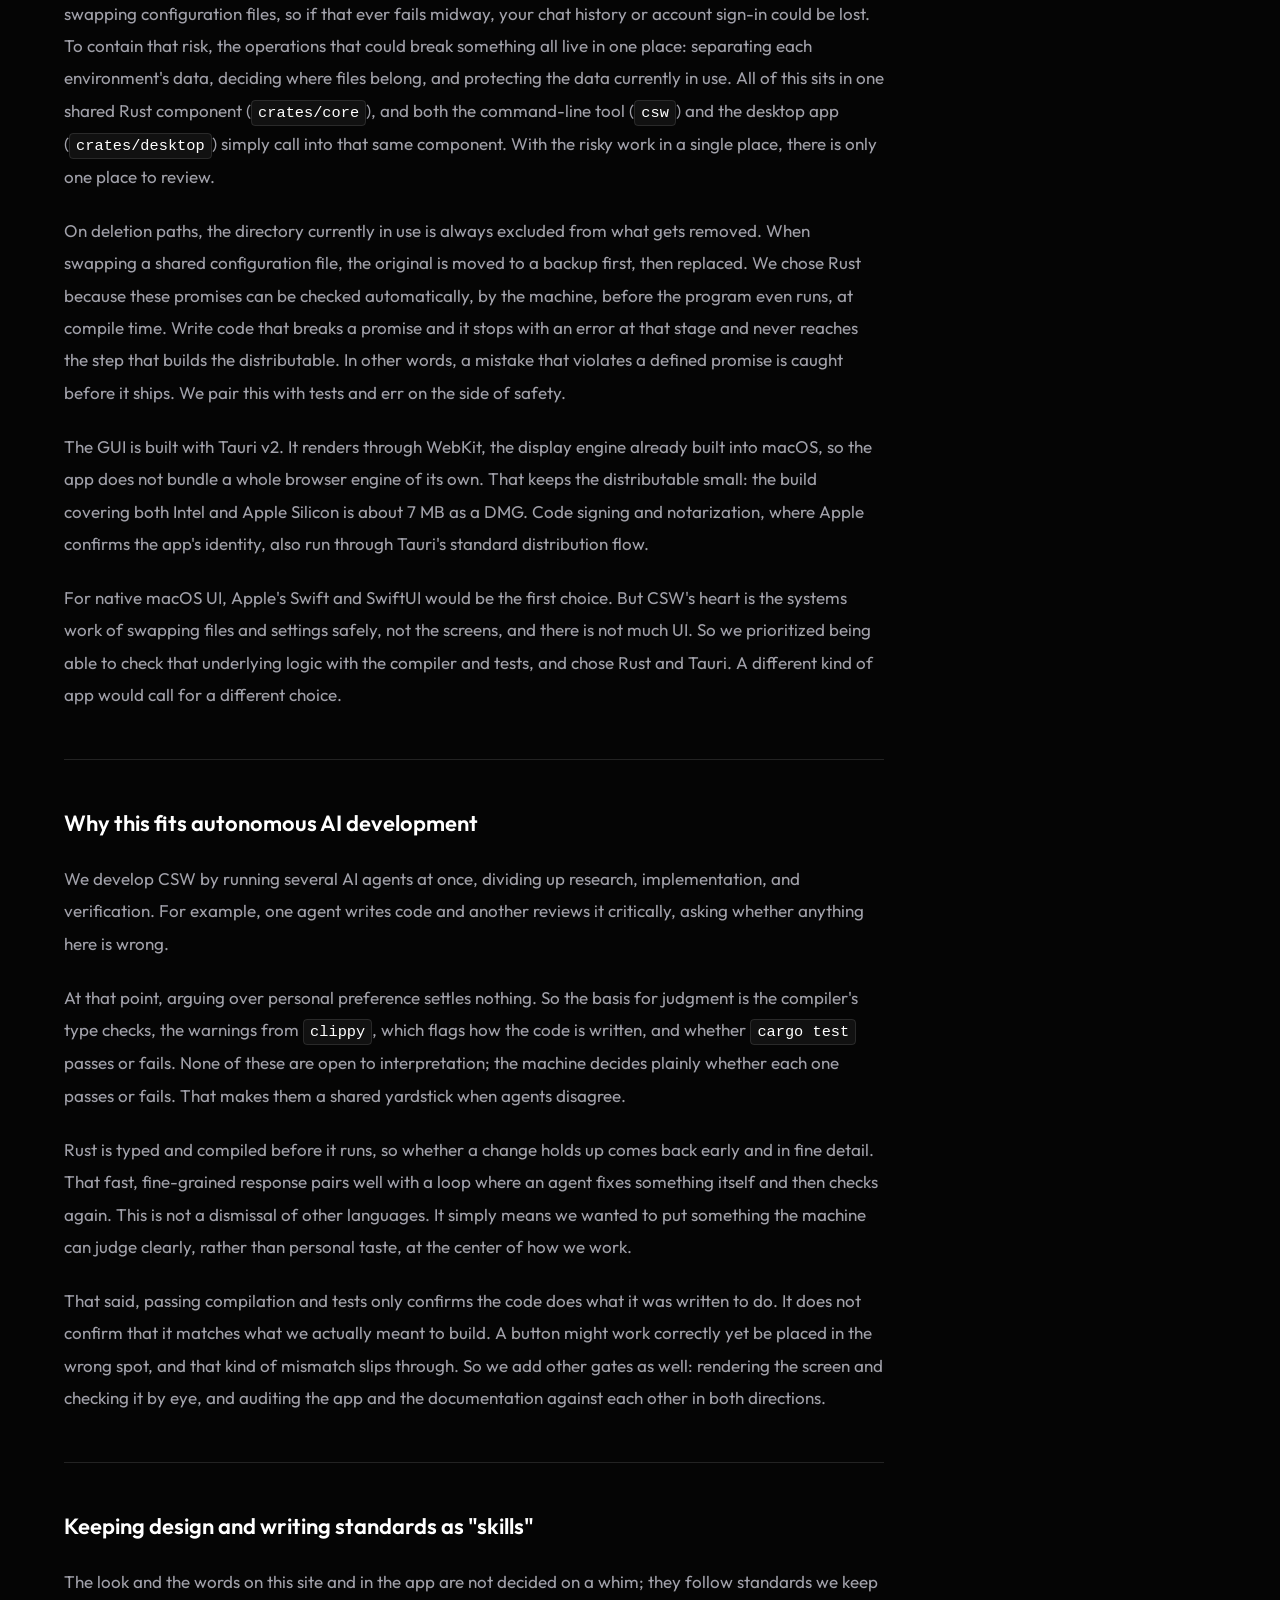
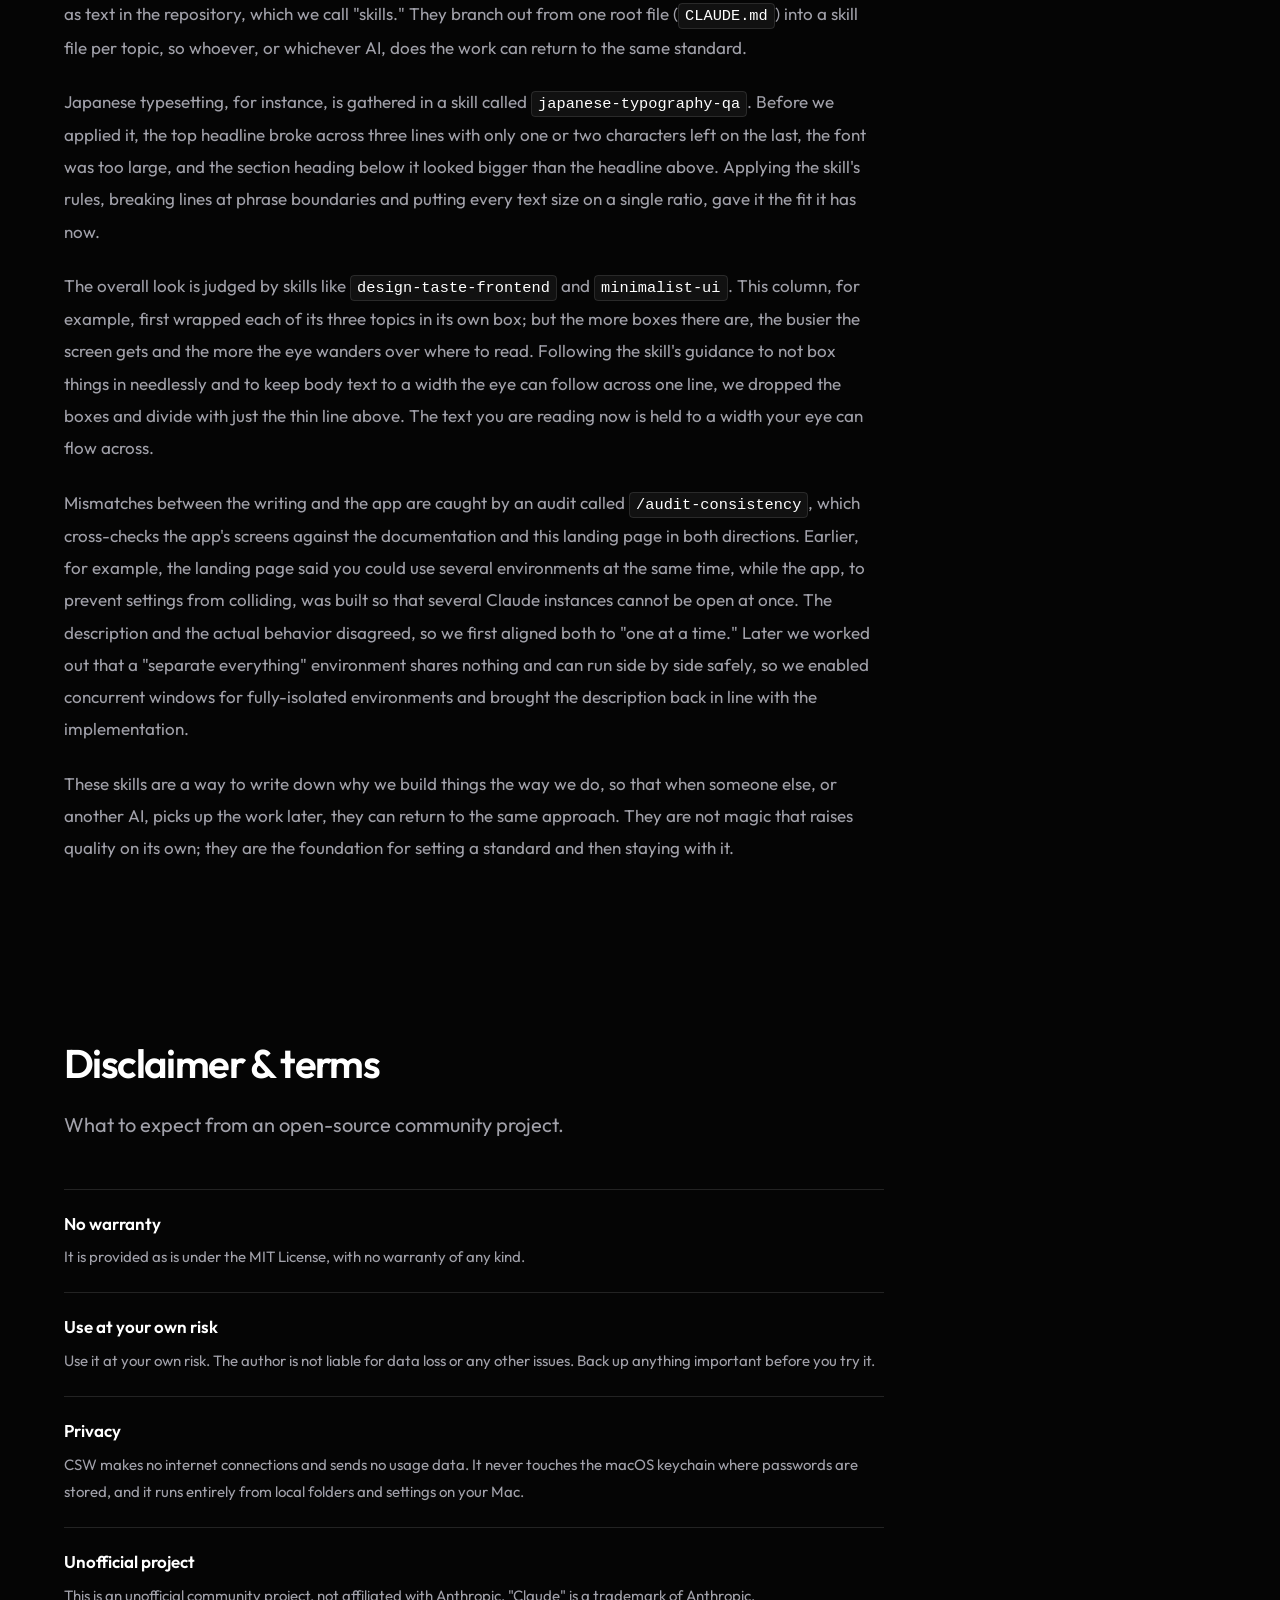
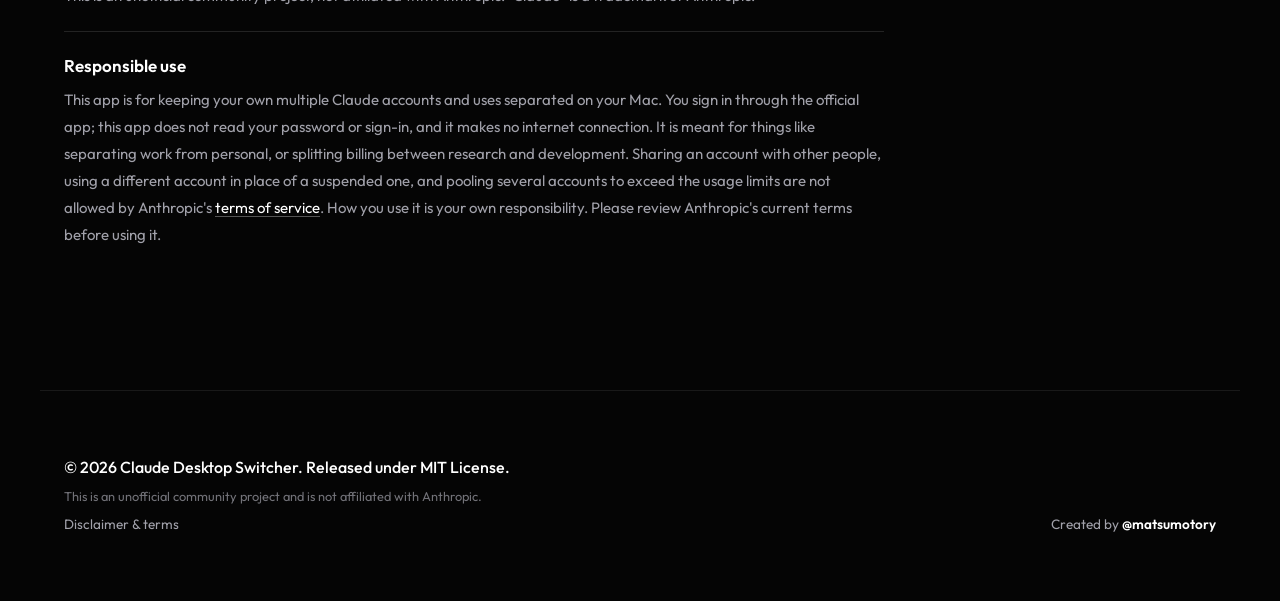
==== commit 6a9967b5: "docs(website): LPの画像のキャッシュ番号を上げる macOSランナーで撮り直した日本語のスクリーンショット4枚と日本語の OGカードを、ブラウザとSNSのキャッシュに残る旧版ではなく新" ====
--- a/website/index.html
+++ b/website/index.html
@@ -80,7 +80,7 @@
                             <img src="assets/logo.png" class="menu-bar-logo" alt="CSW Icon">
                         </div>
                     </div>
-                    <img src="assets/hero.png?v=0.24.2" width="1520" height="996" alt="Settings Interface" class="hero-image">
+                    <img src="assets/hero.png?v=0.24.3" width="1520" height="996" alt="Settings Interface" class="hero-image">
                 </div>
             </div>
         </section>
@@ -119,15 +119,15 @@
             </div>
             <div class="screens-bento">
                 <figure class="screen-card fade-in delay-1">
-                    <img src="assets/screen_overview.png?v=0.24.2" width="1520" height="3522" alt="CSW settings window showing an environment's paths and a per-component carry-over matrix" loading="lazy">
+                    <img src="assets/screen_overview.png?v=0.24.3" width="1520" height="3522" alt="CSW settings window showing an environment's paths and a per-component carry-over matrix" loading="lazy">
                     <figcaption>Every environment gets its own data directories. You choose per component what carries over and what stays separate; the account sign-in is always kept apart.</figcaption>
                 </figure>
                 <figure class="screen-card fade-in delay-2">
-                    <img src="assets/screen_create.png?v=0.24.2" width="1520" height="2308" alt="New-environment screen offering the three separation modes" loading="lazy">
+                    <img src="assets/screen_create.png?v=0.24.3" width="1520" height="2308" alt="New-environment screen offering the three separation modes" loading="lazy">
                     <figcaption>Create an environment in seconds. Choose how much carries over: the account only, conversations and memory too, or everything.</figcaption>
                 </figure>
                 <figure class="screen-card fade-in delay-2">
-                    <img src="assets/screen_onboarding.png?v=0.24.2" width="1520" height="1948" alt="First-run onboarding explaining that the existing setup is preserved" loading="lazy">
+                    <img src="assets/screen_onboarding.png?v=0.24.3" width="1520" height="1948" alt="First-run onboarding explaining that the existing setup is preserved" loading="lazy">
                     <figcaption>A short first-run tour shown only the first time. Your current setup is preserved as “Existing Claude” and never modified.</figcaption>
                 </figure>
             </div>
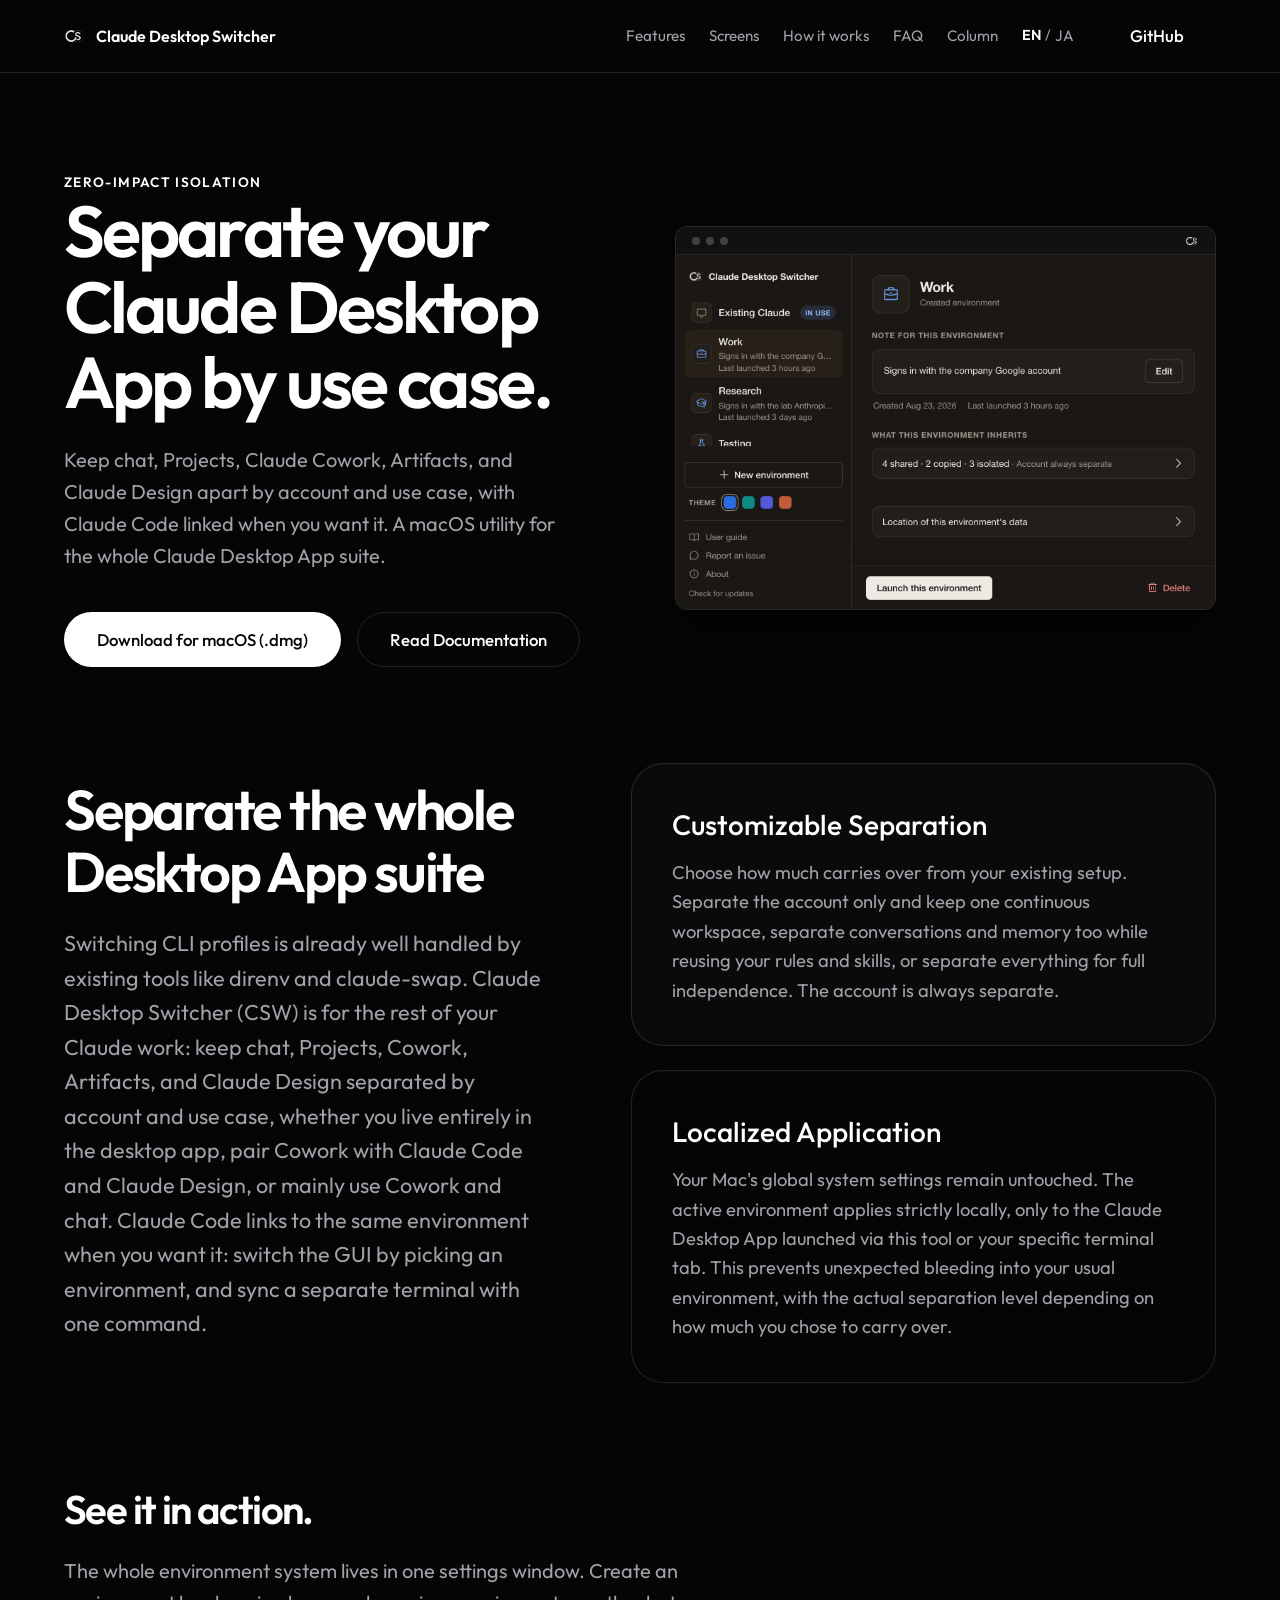
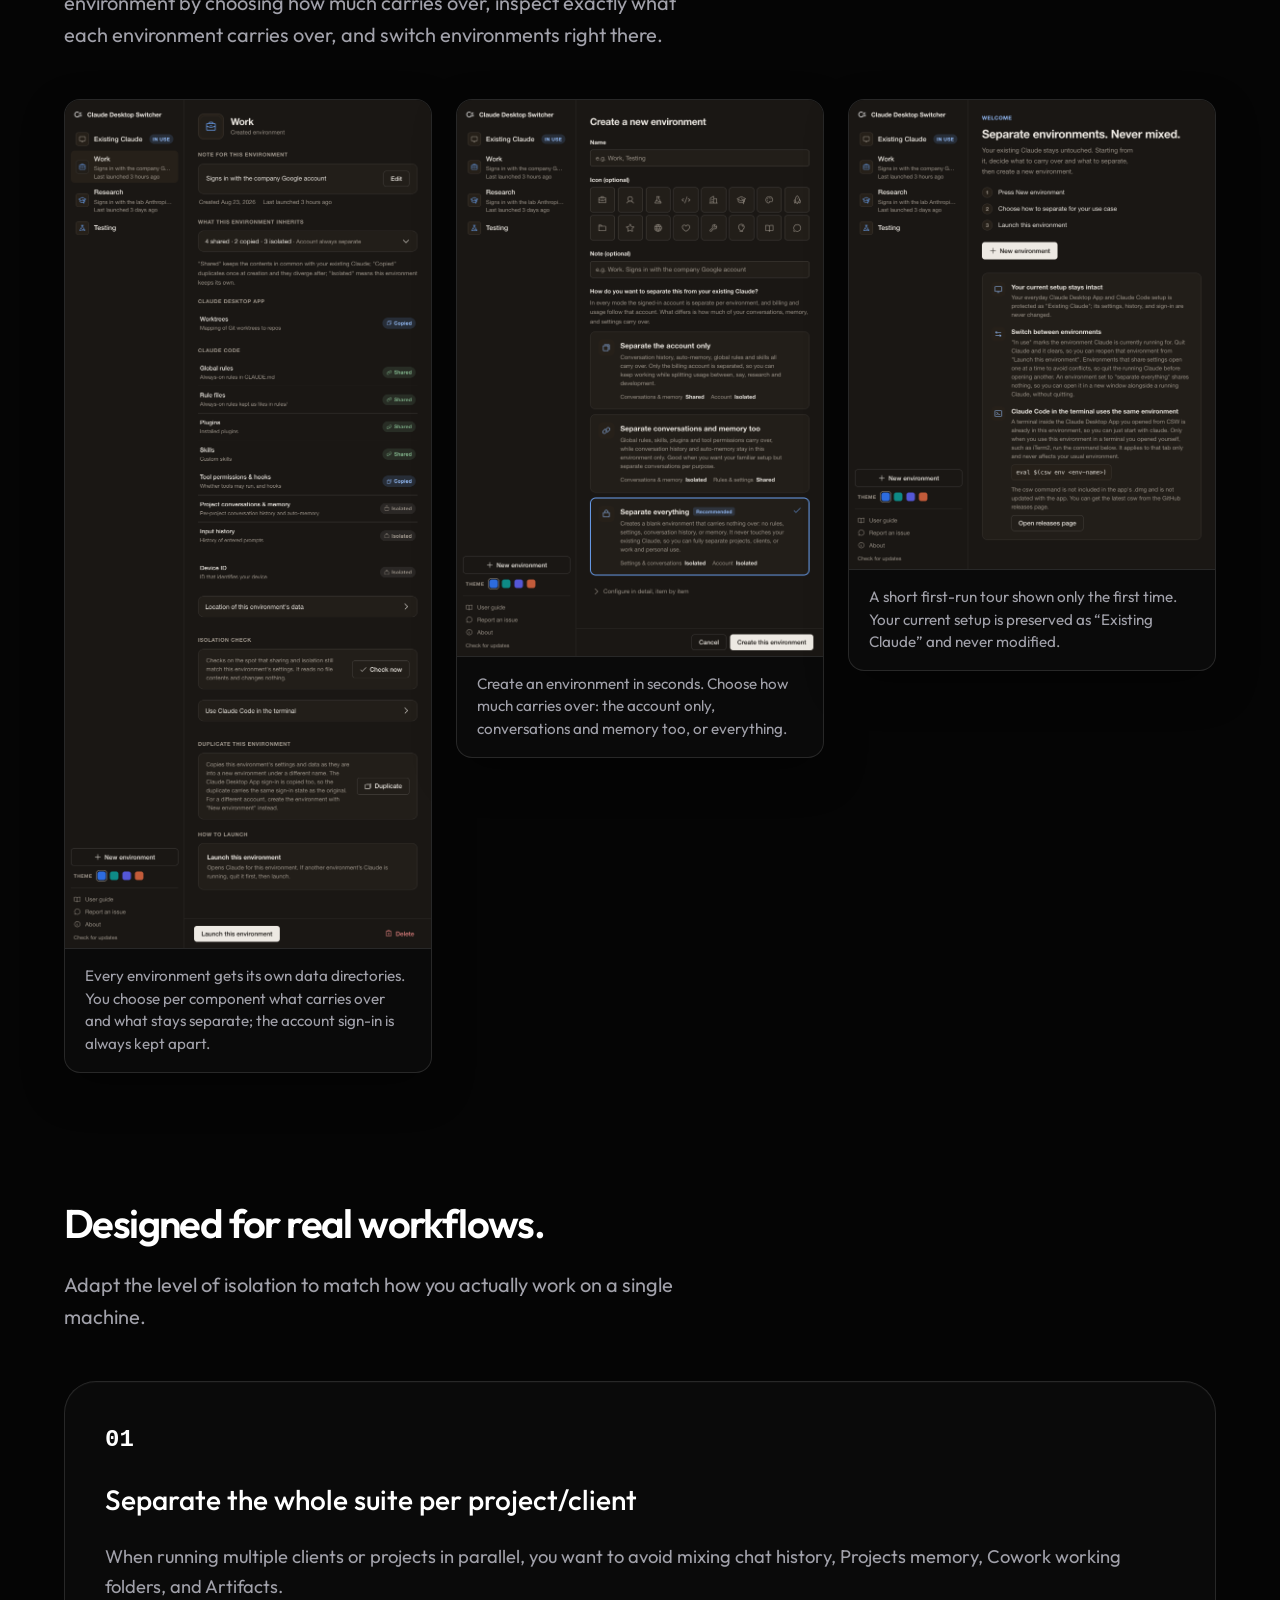
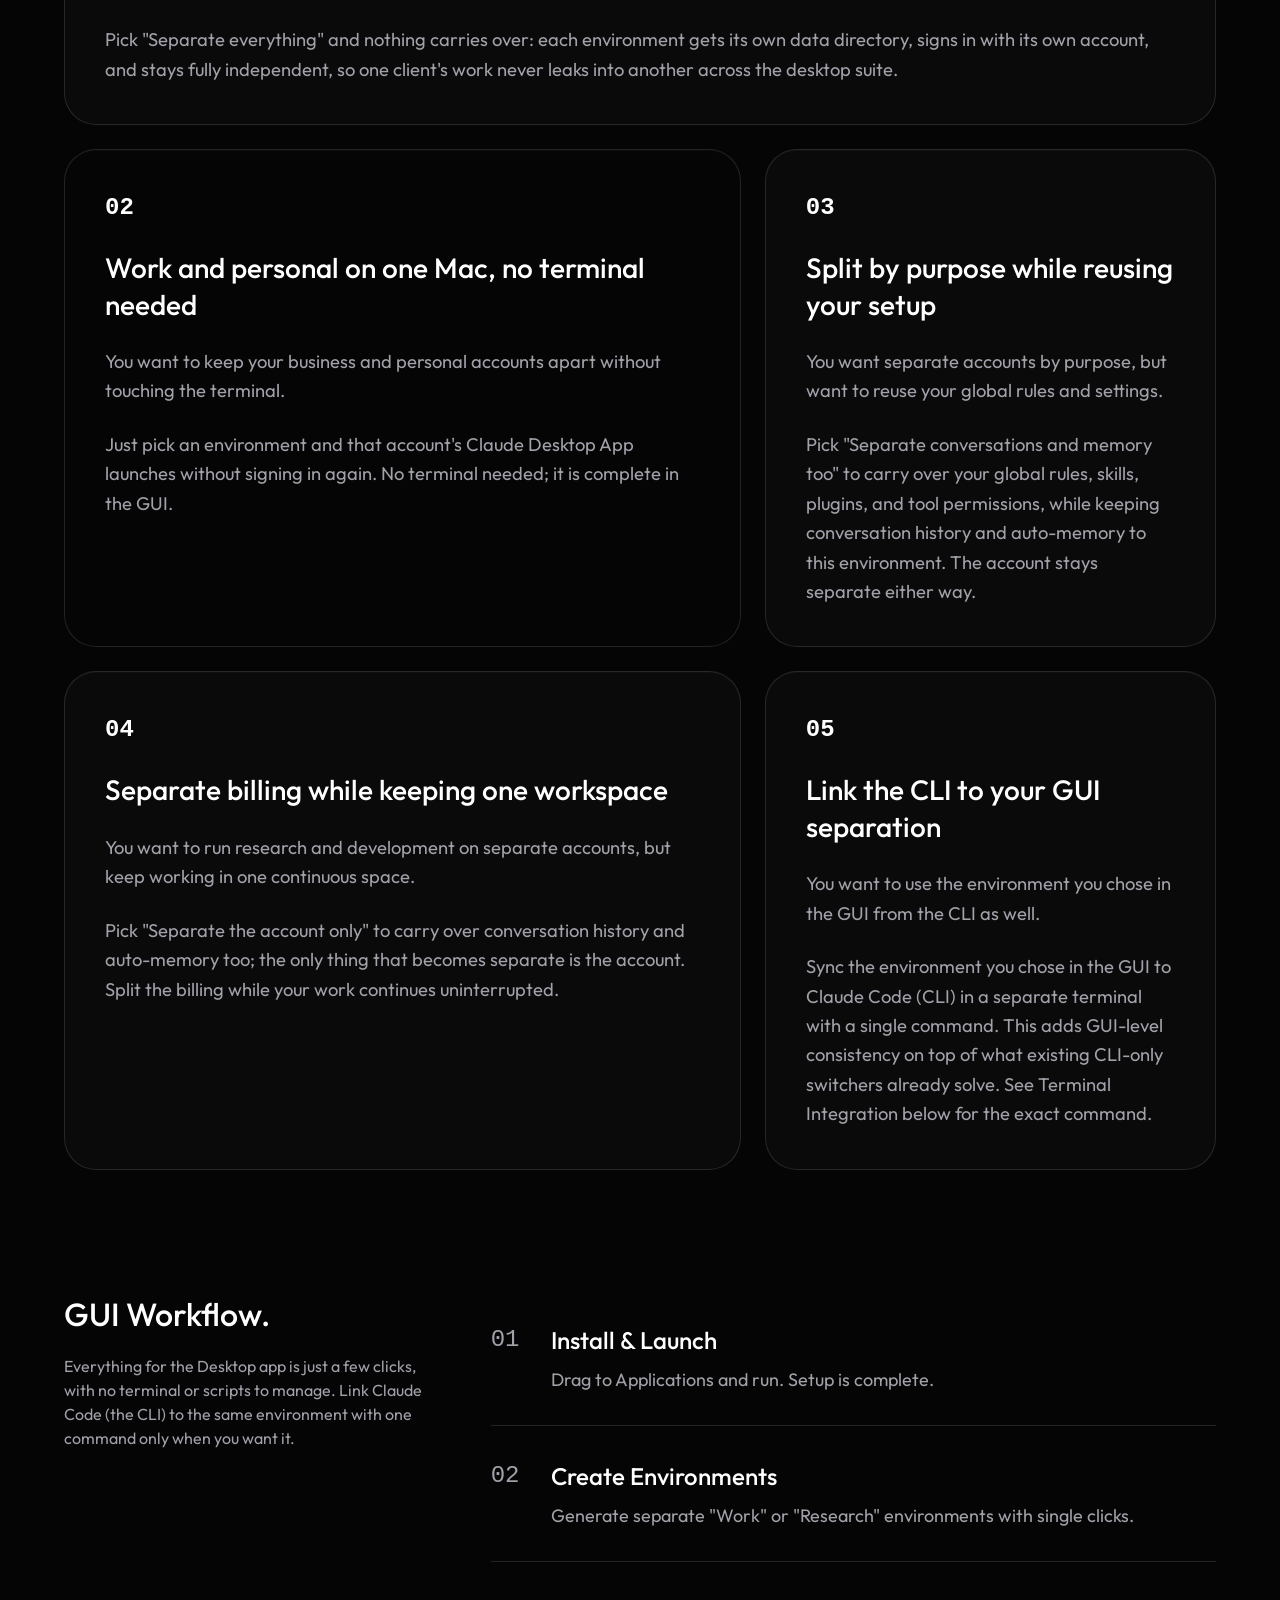
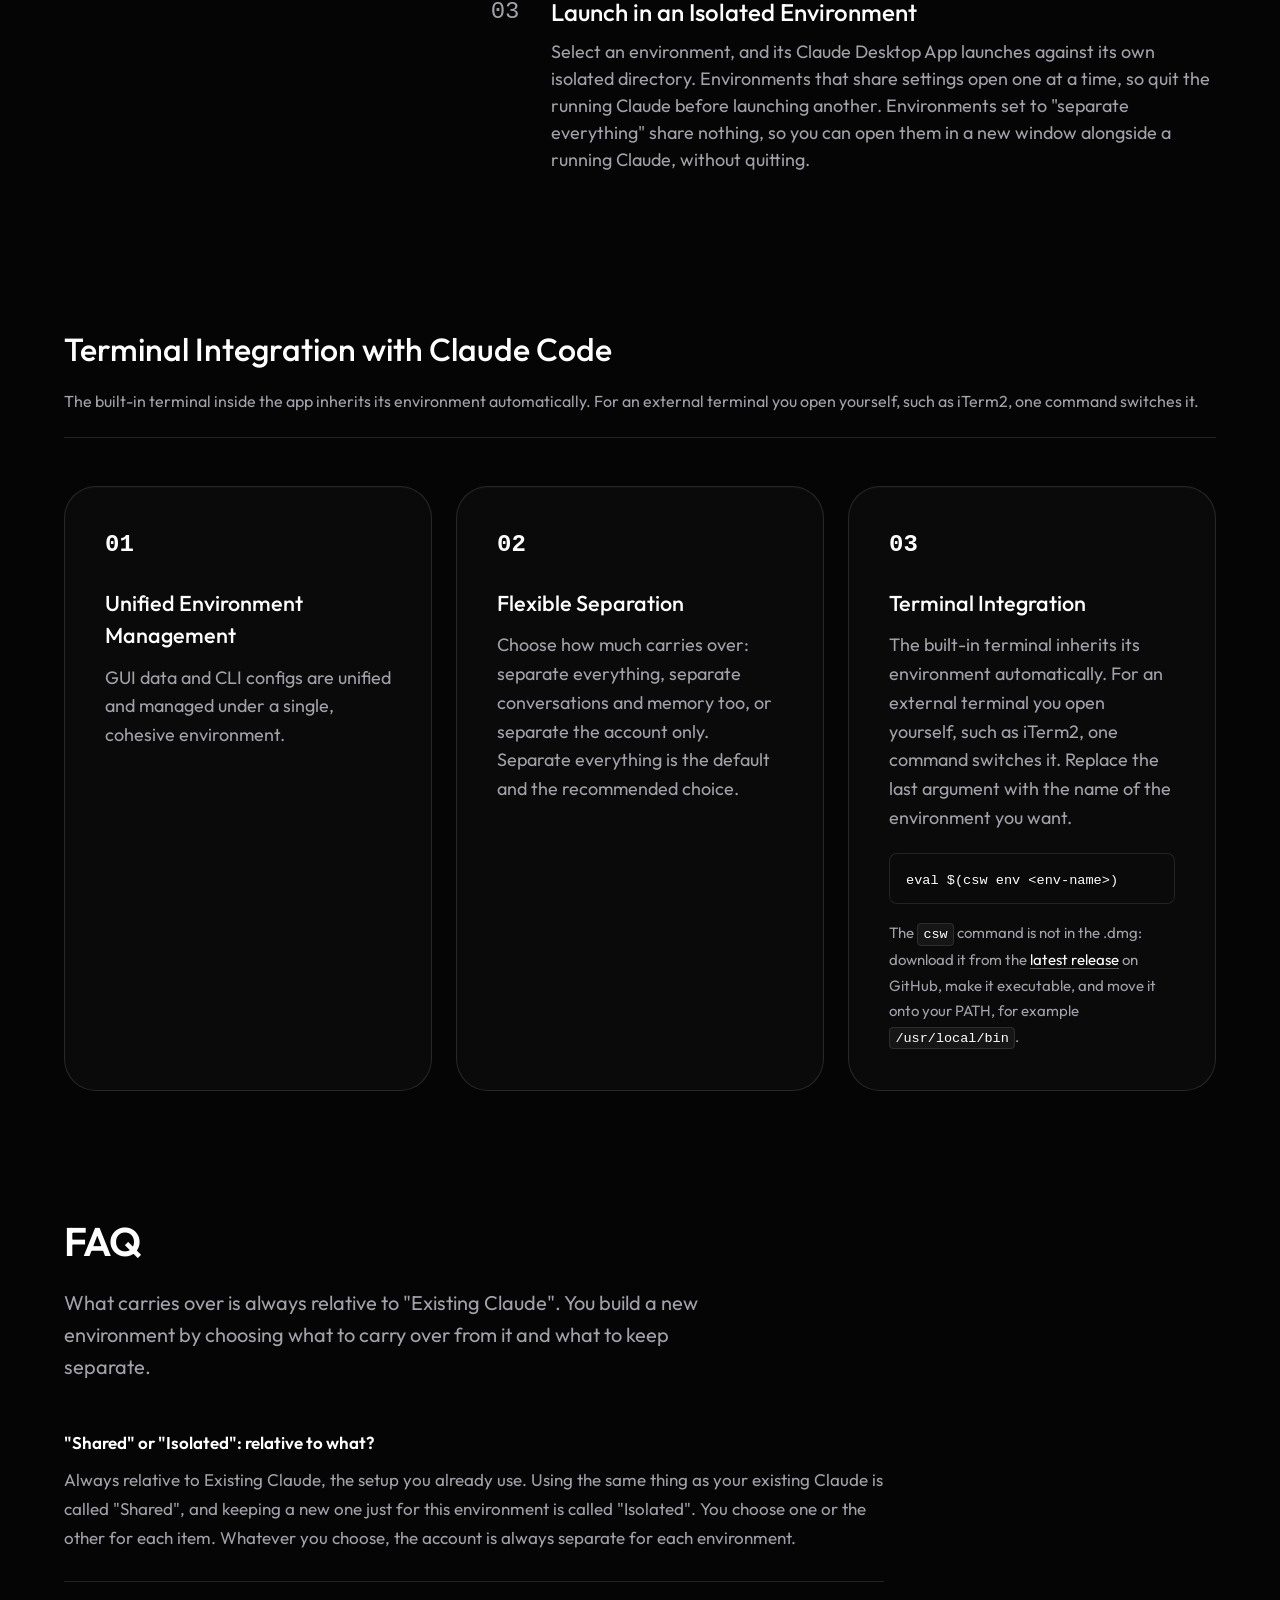
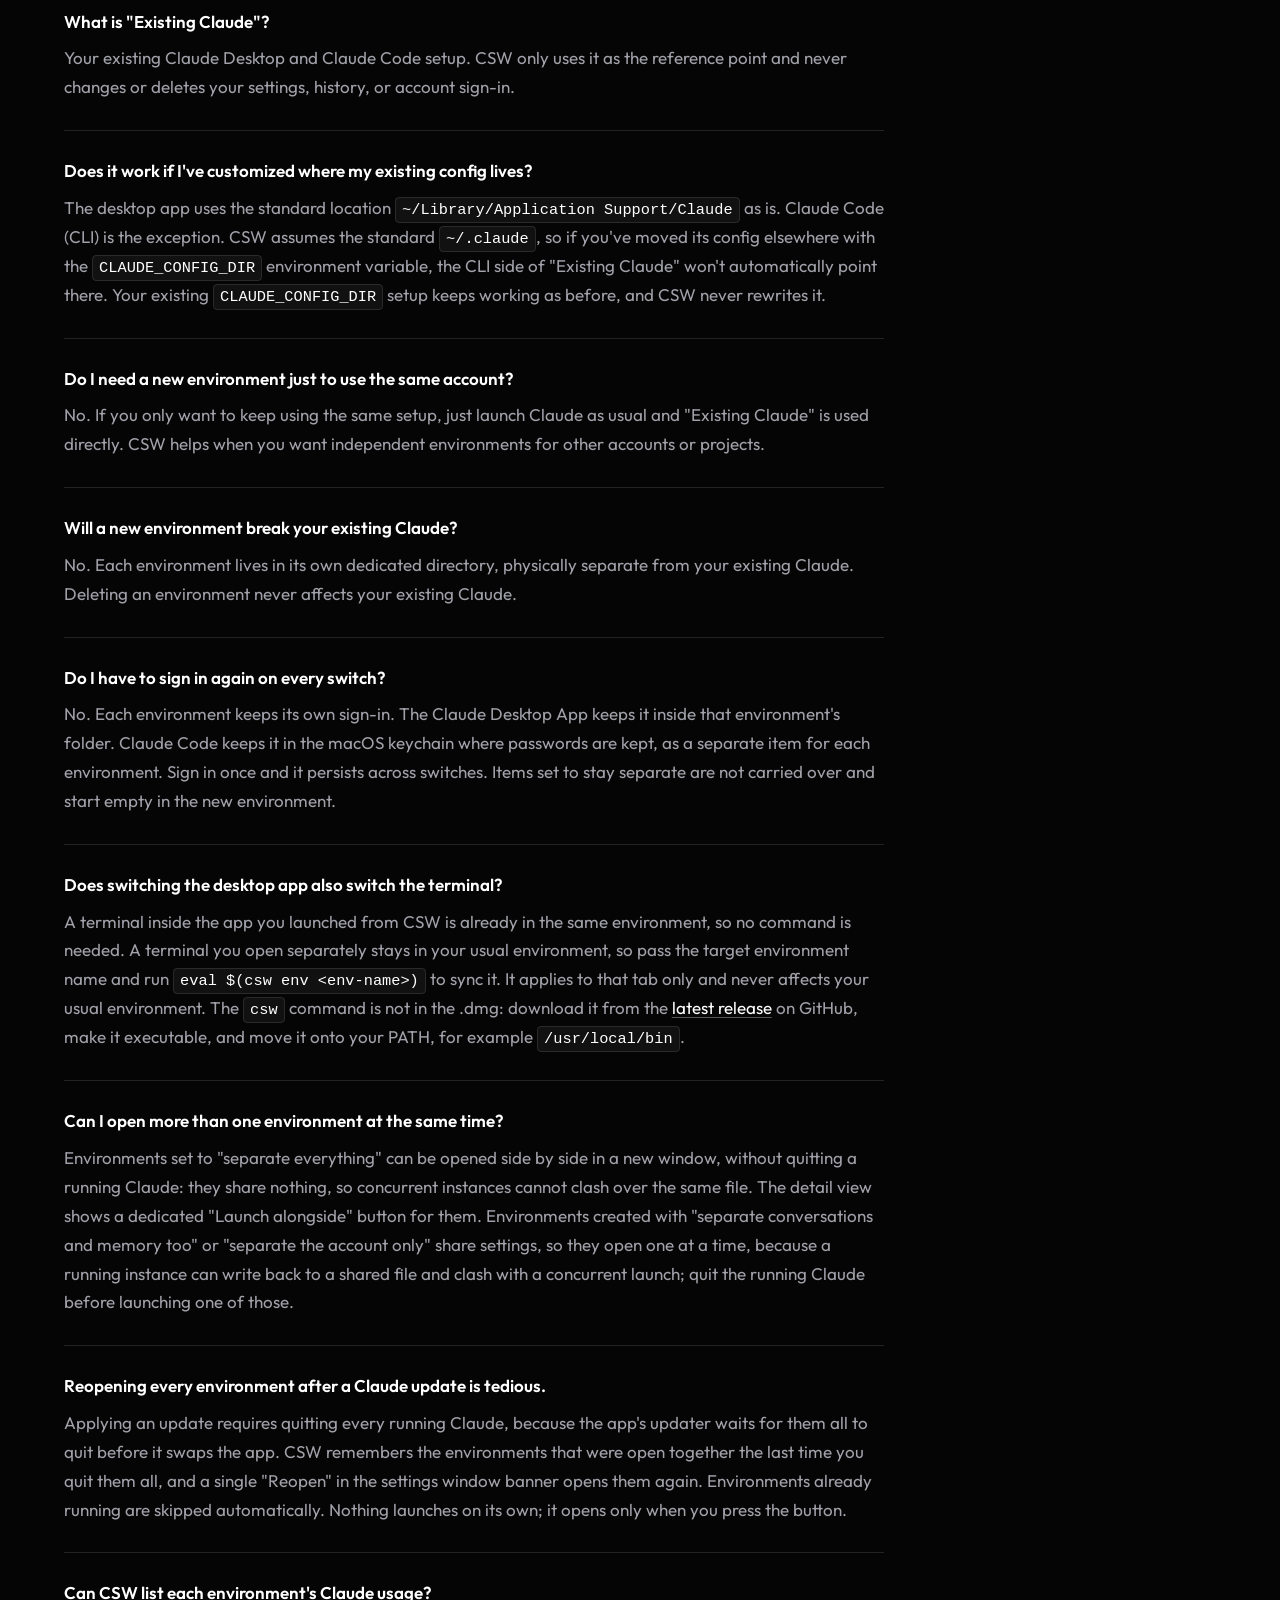
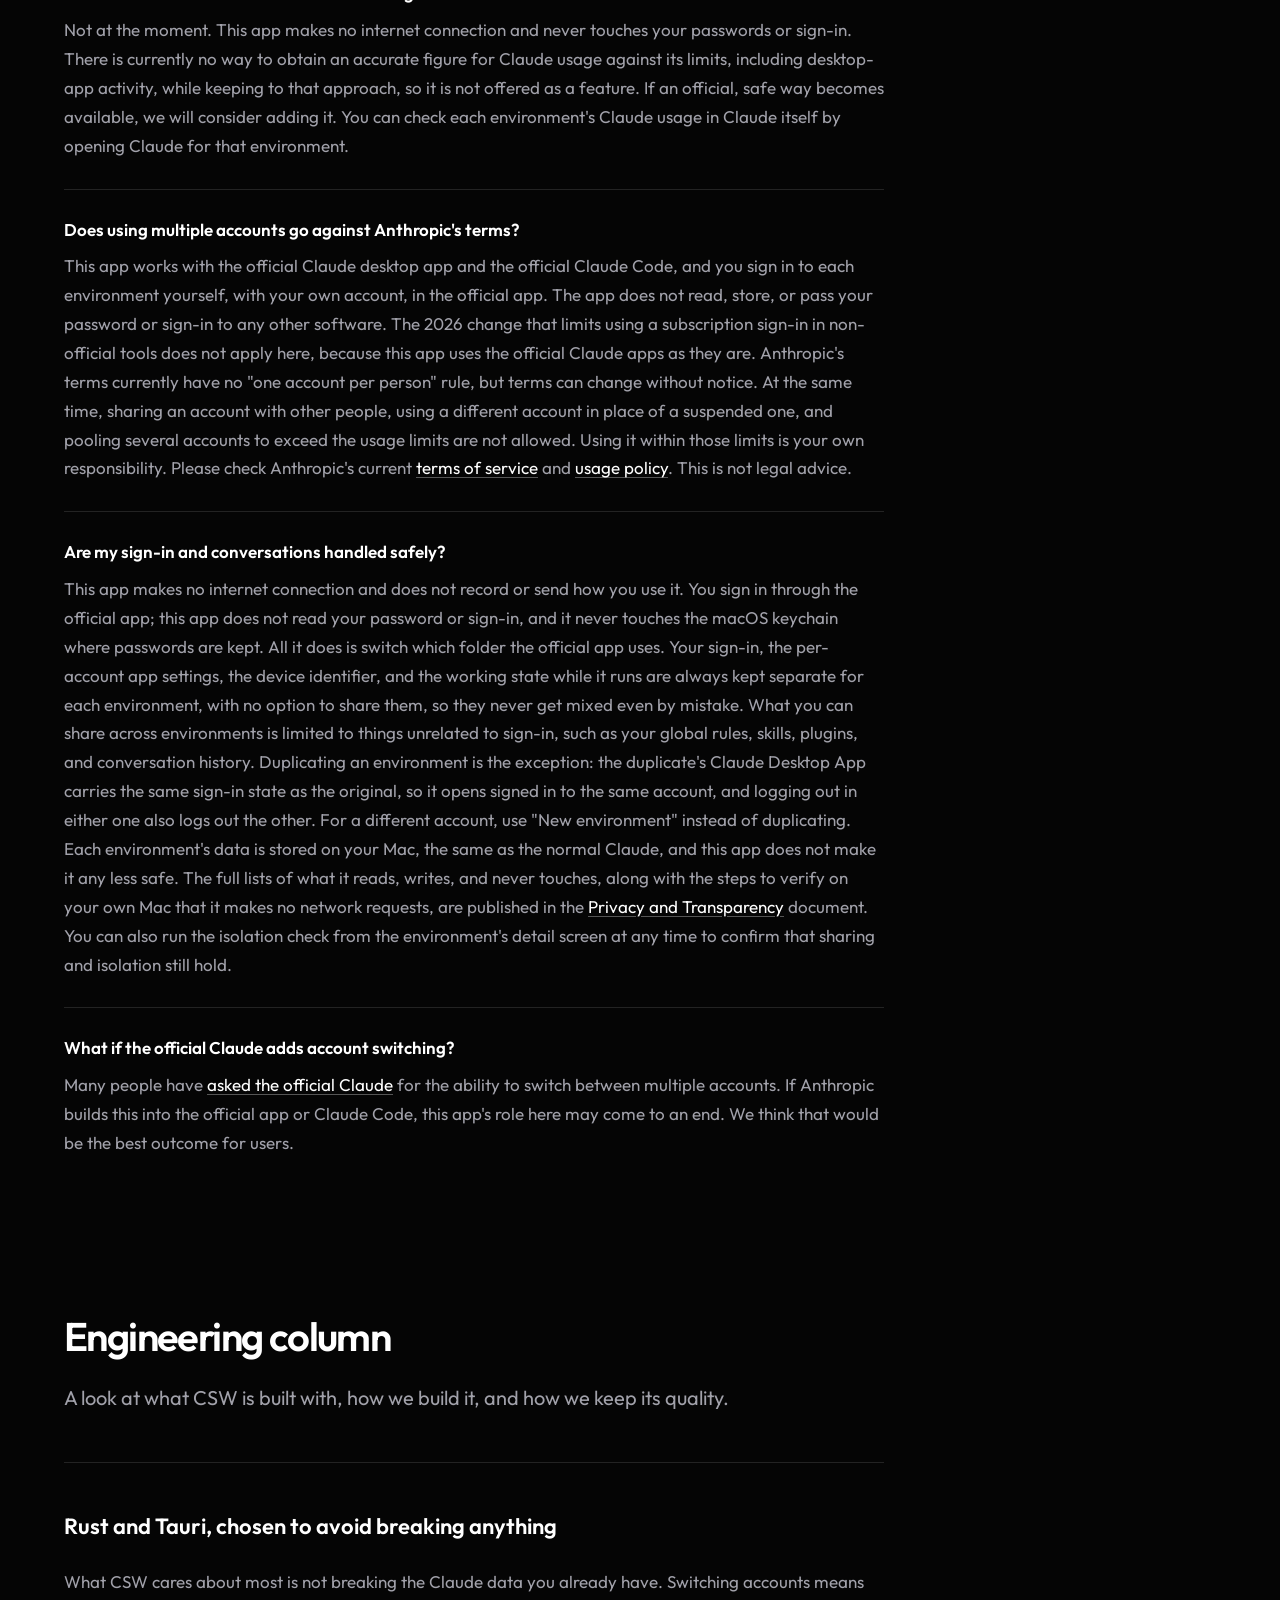
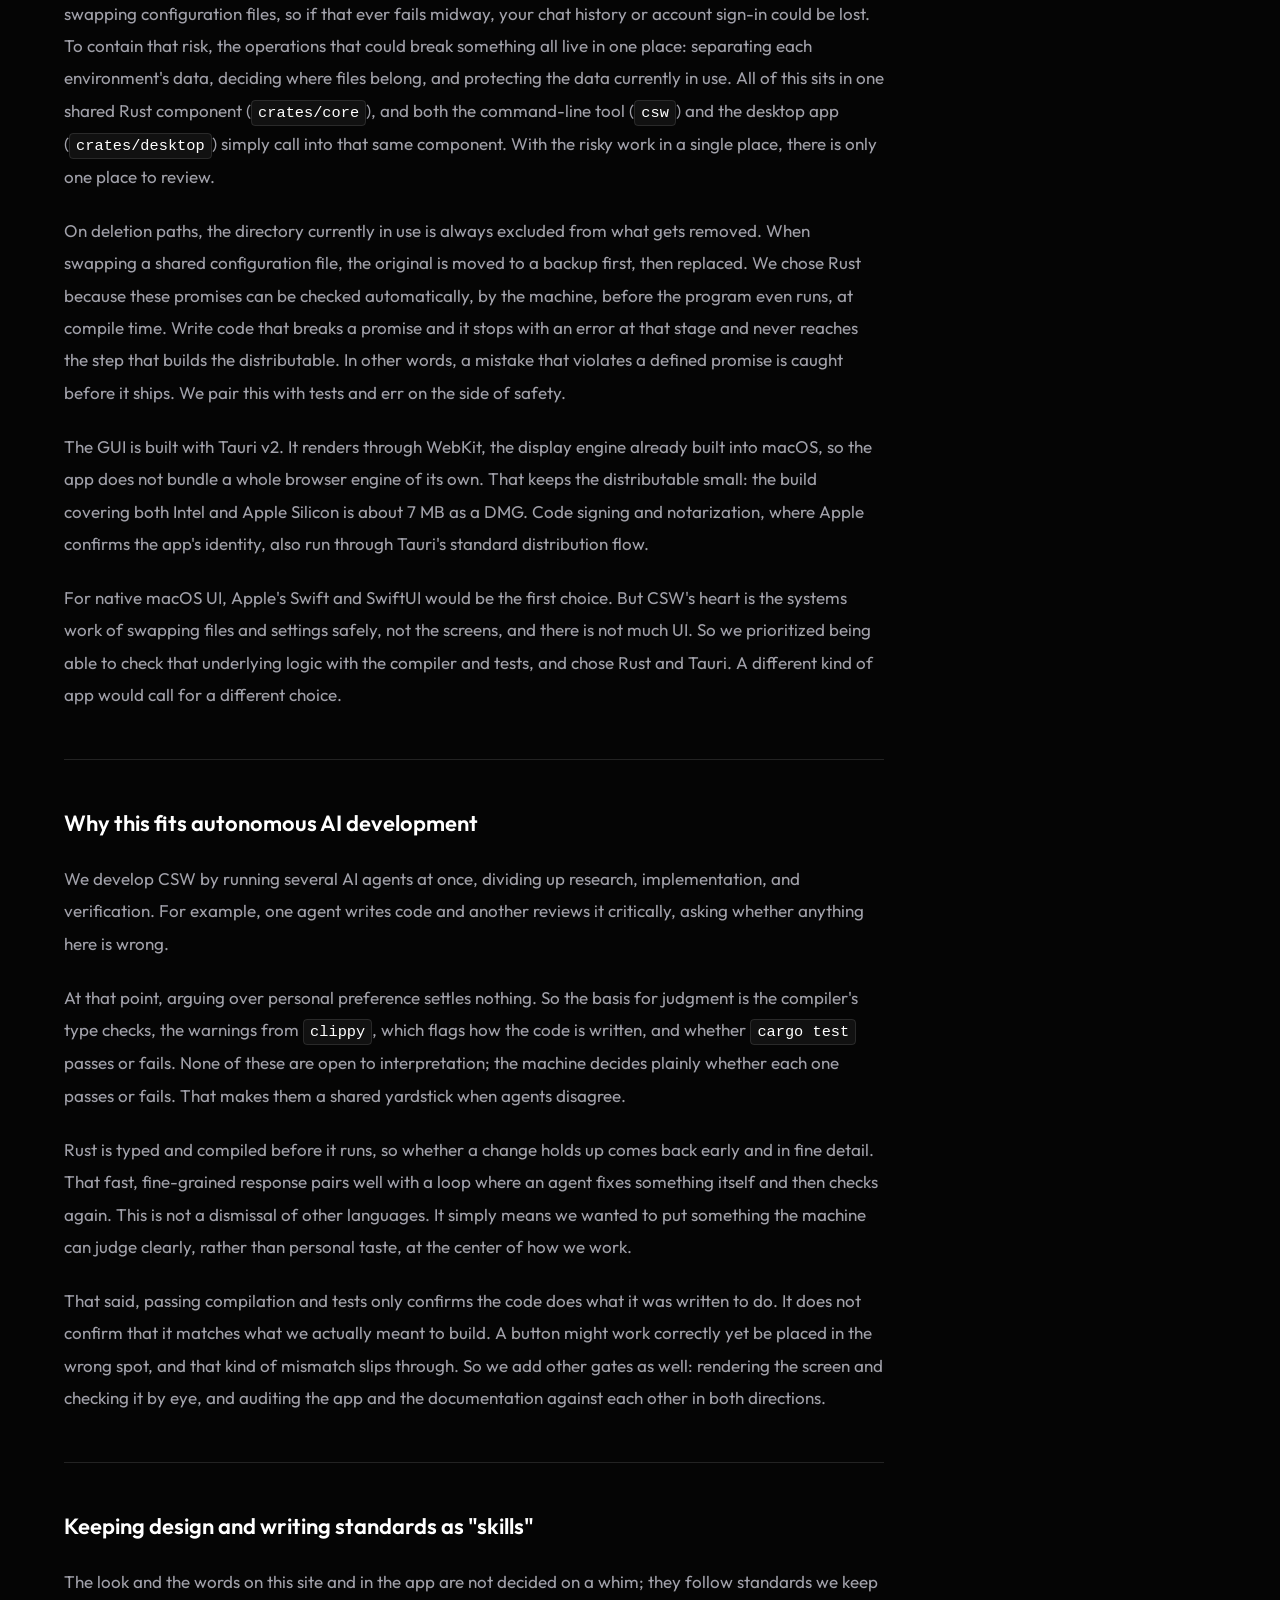
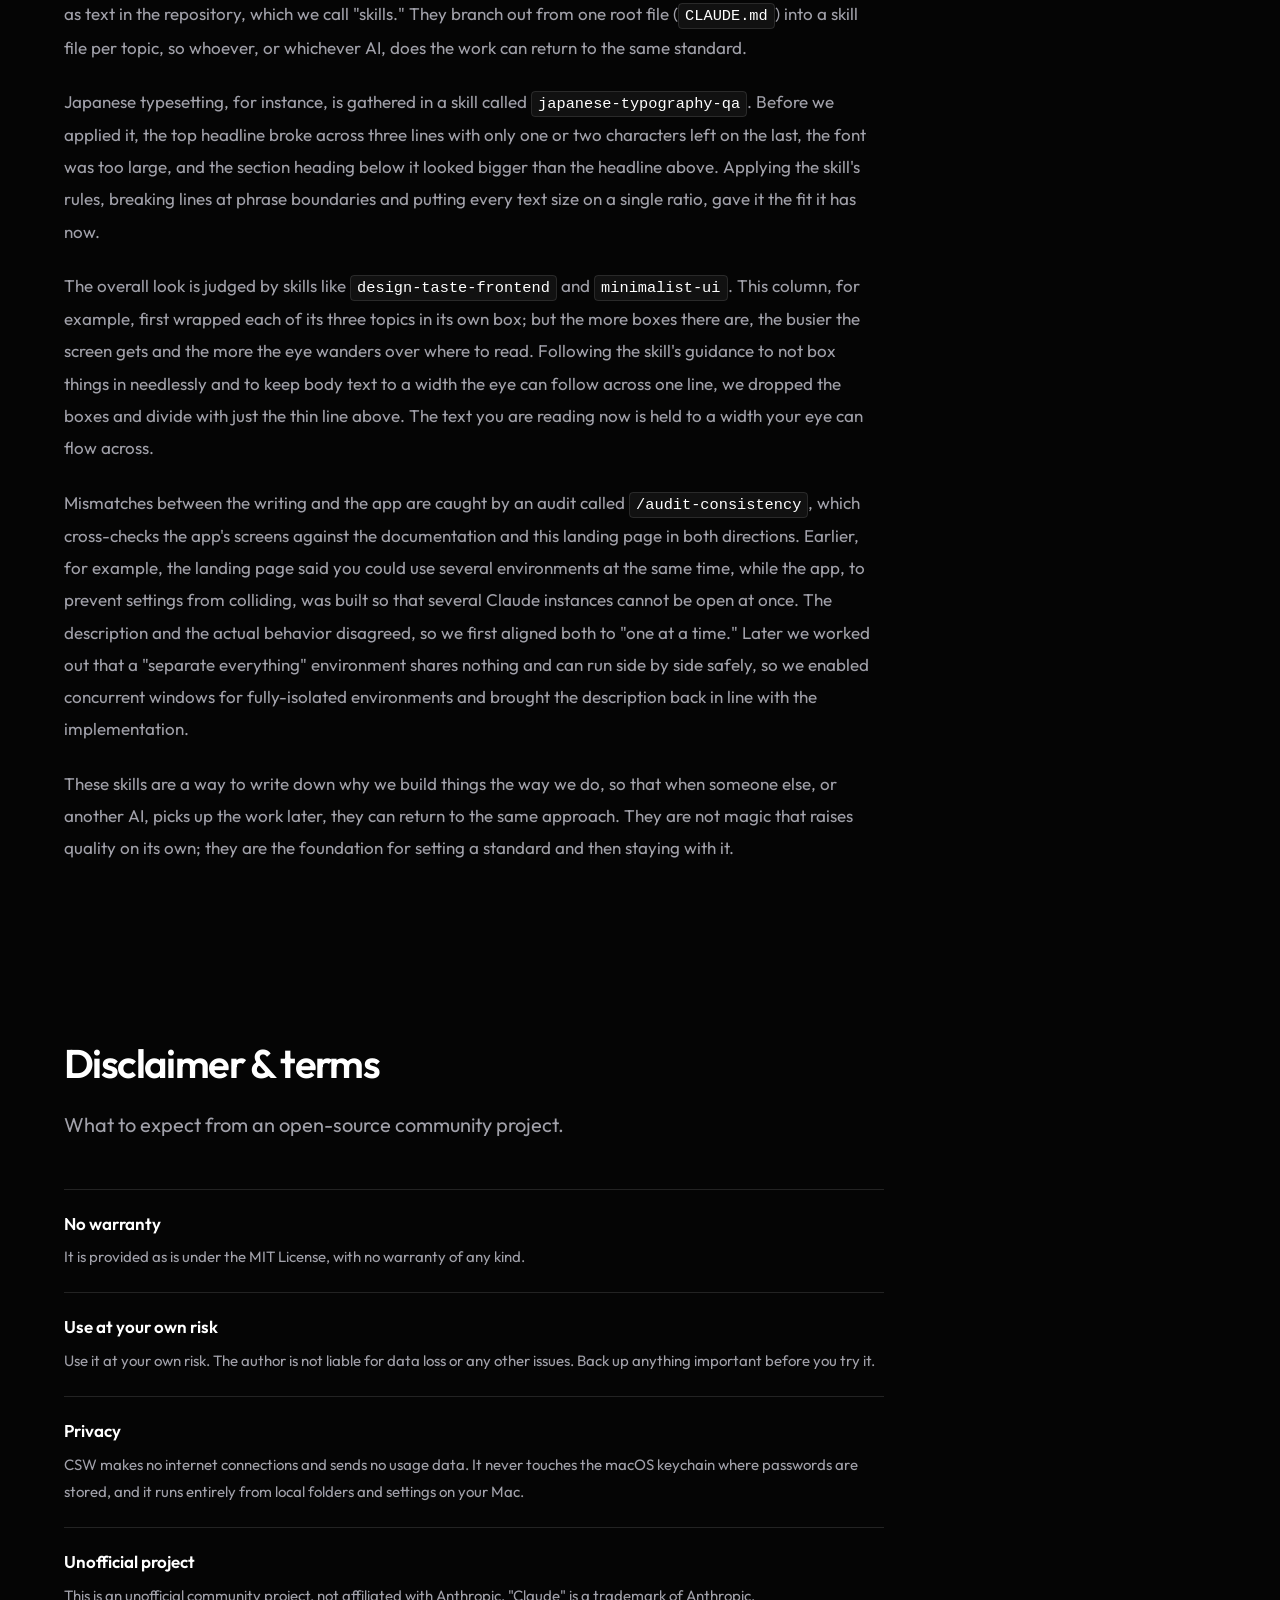
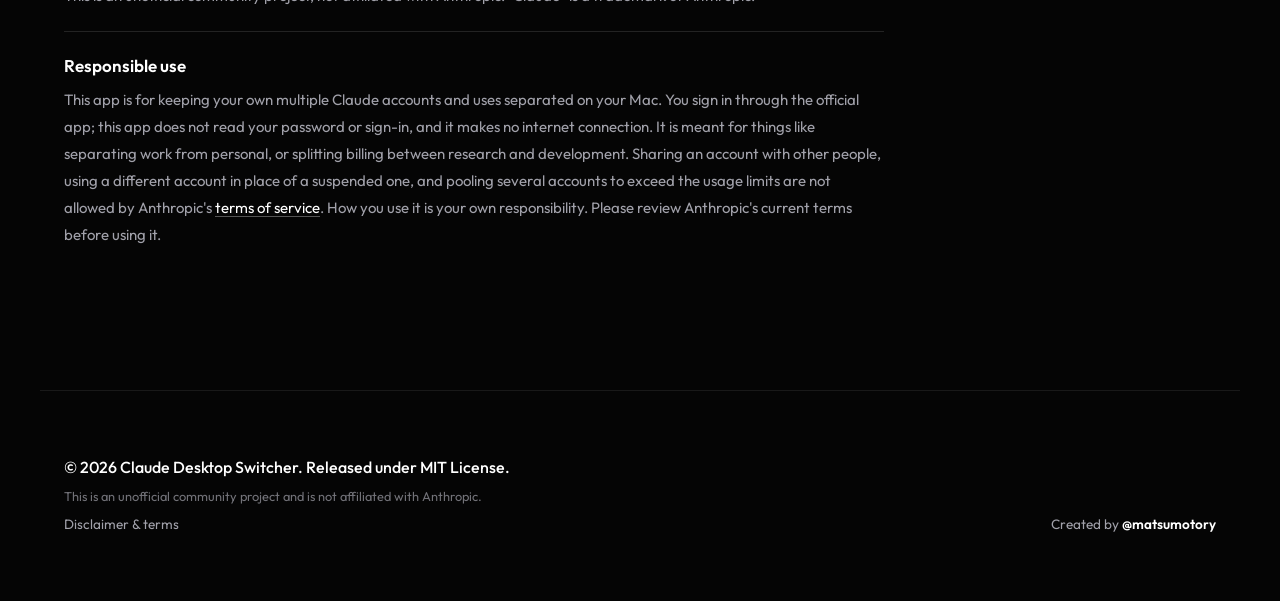
==== commit 523d25ee: "docs(website): LPの画像のキャッシュ番号を上げる macOSランナーで撮り直したスクリーンショットを、ブラウザのキャッシュに 残る旧版ではなく新しい画像で出すため、?v= を 0.24" ====
--- a/website/index.html
+++ b/website/index.html
@@ -80,7 +80,7 @@
                             <img src="assets/logo.png" class="menu-bar-logo" alt="CSW Icon">
                         </div>
                     </div>
-                    <img src="assets/hero.png?v=0.24.3" width="1520" height="996" alt="Settings Interface" class="hero-image">
+                    <img src="assets/hero.png?v=0.24.4" width="1520" height="996" alt="Settings Interface" class="hero-image">
                 </div>
             </div>
         </section>
@@ -119,15 +119,15 @@
             </div>
             <div class="screens-bento">
                 <figure class="screen-card fade-in delay-1">
-                    <img src="assets/screen_overview.png?v=0.24.3" width="1520" height="3522" alt="CSW settings window showing an environment's paths and a per-component carry-over matrix" loading="lazy">
+                    <img src="assets/screen_overview.png?v=0.24.4" width="1520" height="3522" alt="CSW settings window showing an environment's paths and a per-component carry-over matrix" loading="lazy">
                     <figcaption>Every environment gets its own data directories. You choose per component what carries over and what stays separate; the account sign-in is always kept apart.</figcaption>
                 </figure>
                 <figure class="screen-card fade-in delay-2">
-                    <img src="assets/screen_create.png?v=0.24.3" width="1520" height="2308" alt="New-environment screen offering the three separation modes" loading="lazy">
+                    <img src="assets/screen_create.png?v=0.24.4" width="1520" height="2308" alt="New-environment screen offering the three separation modes" loading="lazy">
                     <figcaption>Create an environment in seconds. Choose how much carries over: the account only, conversations and memory too, or everything.</figcaption>
                 </figure>
                 <figure class="screen-card fade-in delay-2">
-                    <img src="assets/screen_onboarding.png?v=0.24.3" width="1520" height="1948" alt="First-run onboarding explaining that the existing setup is preserved" loading="lazy">
+                    <img src="assets/screen_onboarding.png?v=0.24.4" width="1520" height="1948" alt="First-run onboarding explaining that the existing setup is preserved" loading="lazy">
                     <figcaption>A short first-run tour shown only the first time. Your current setup is preserved as “Existing Claude” and never modified.</figcaption>
                 </figure>
             </div>
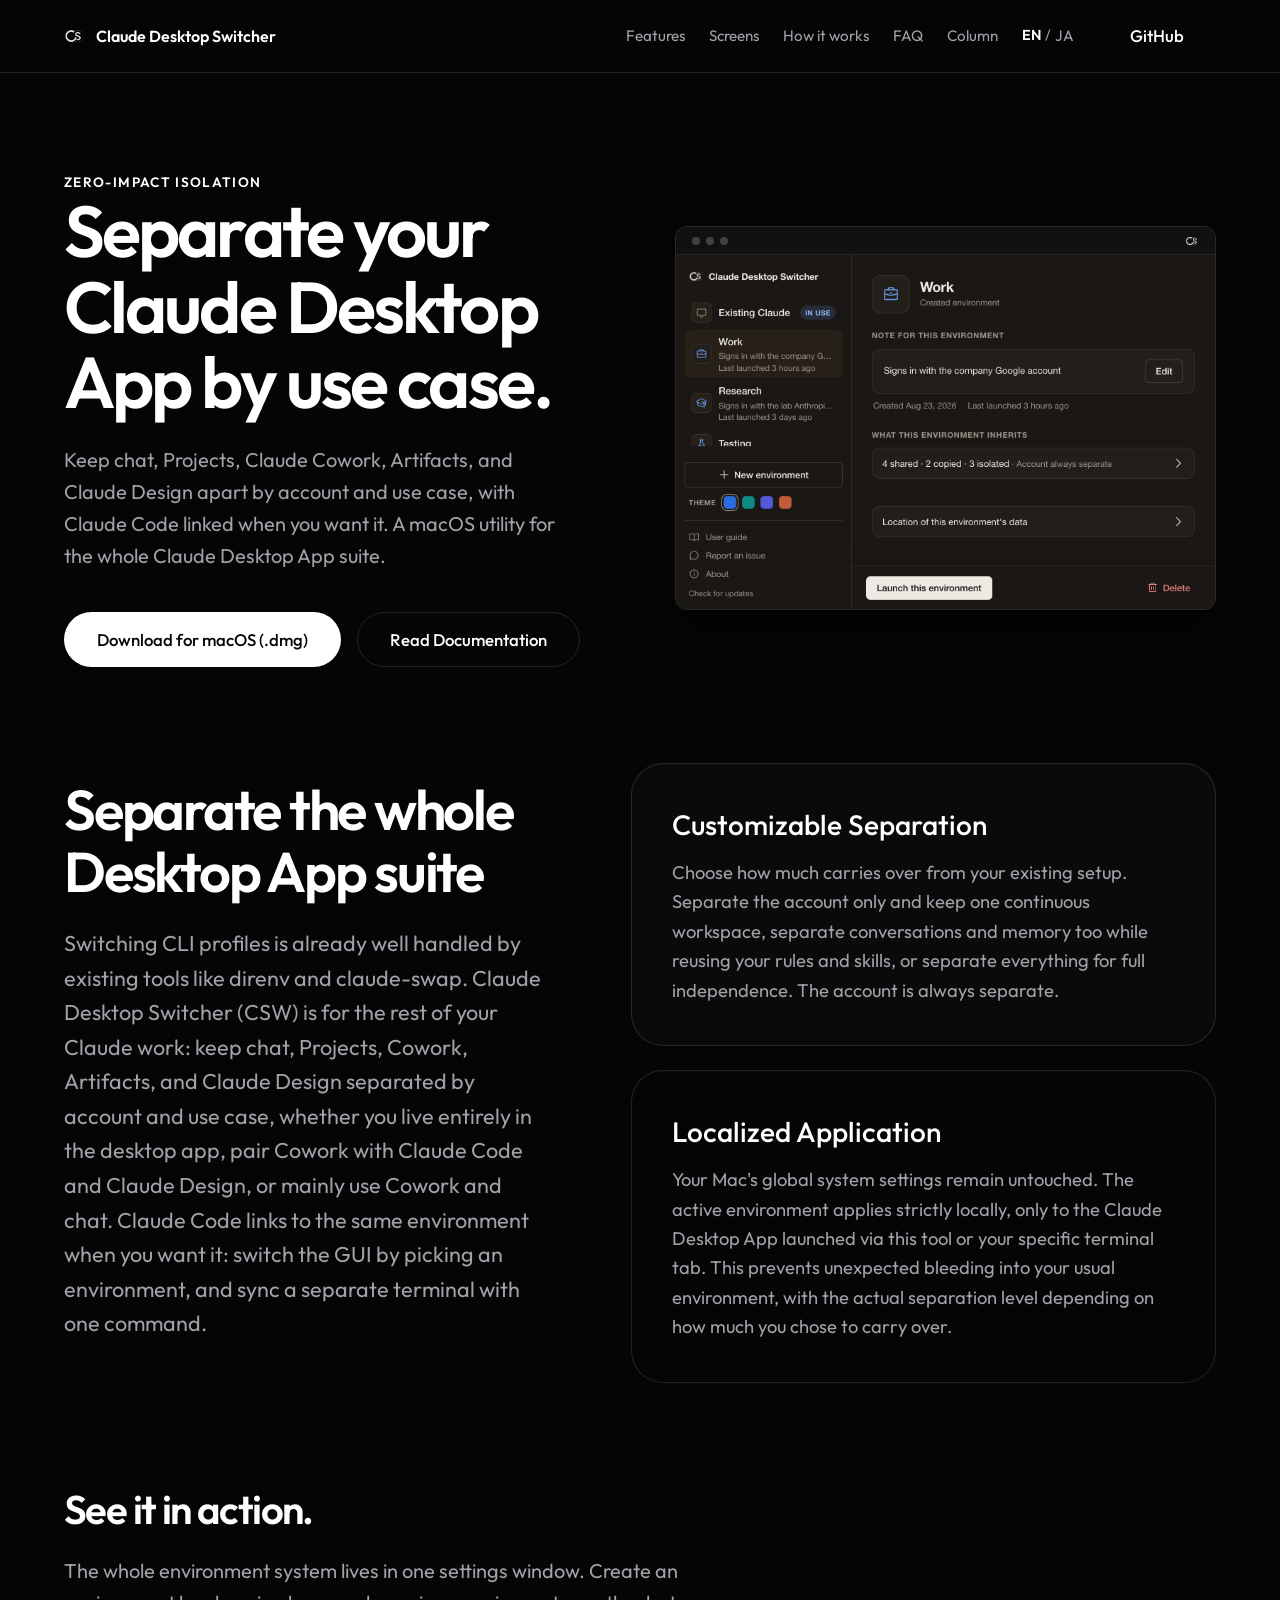
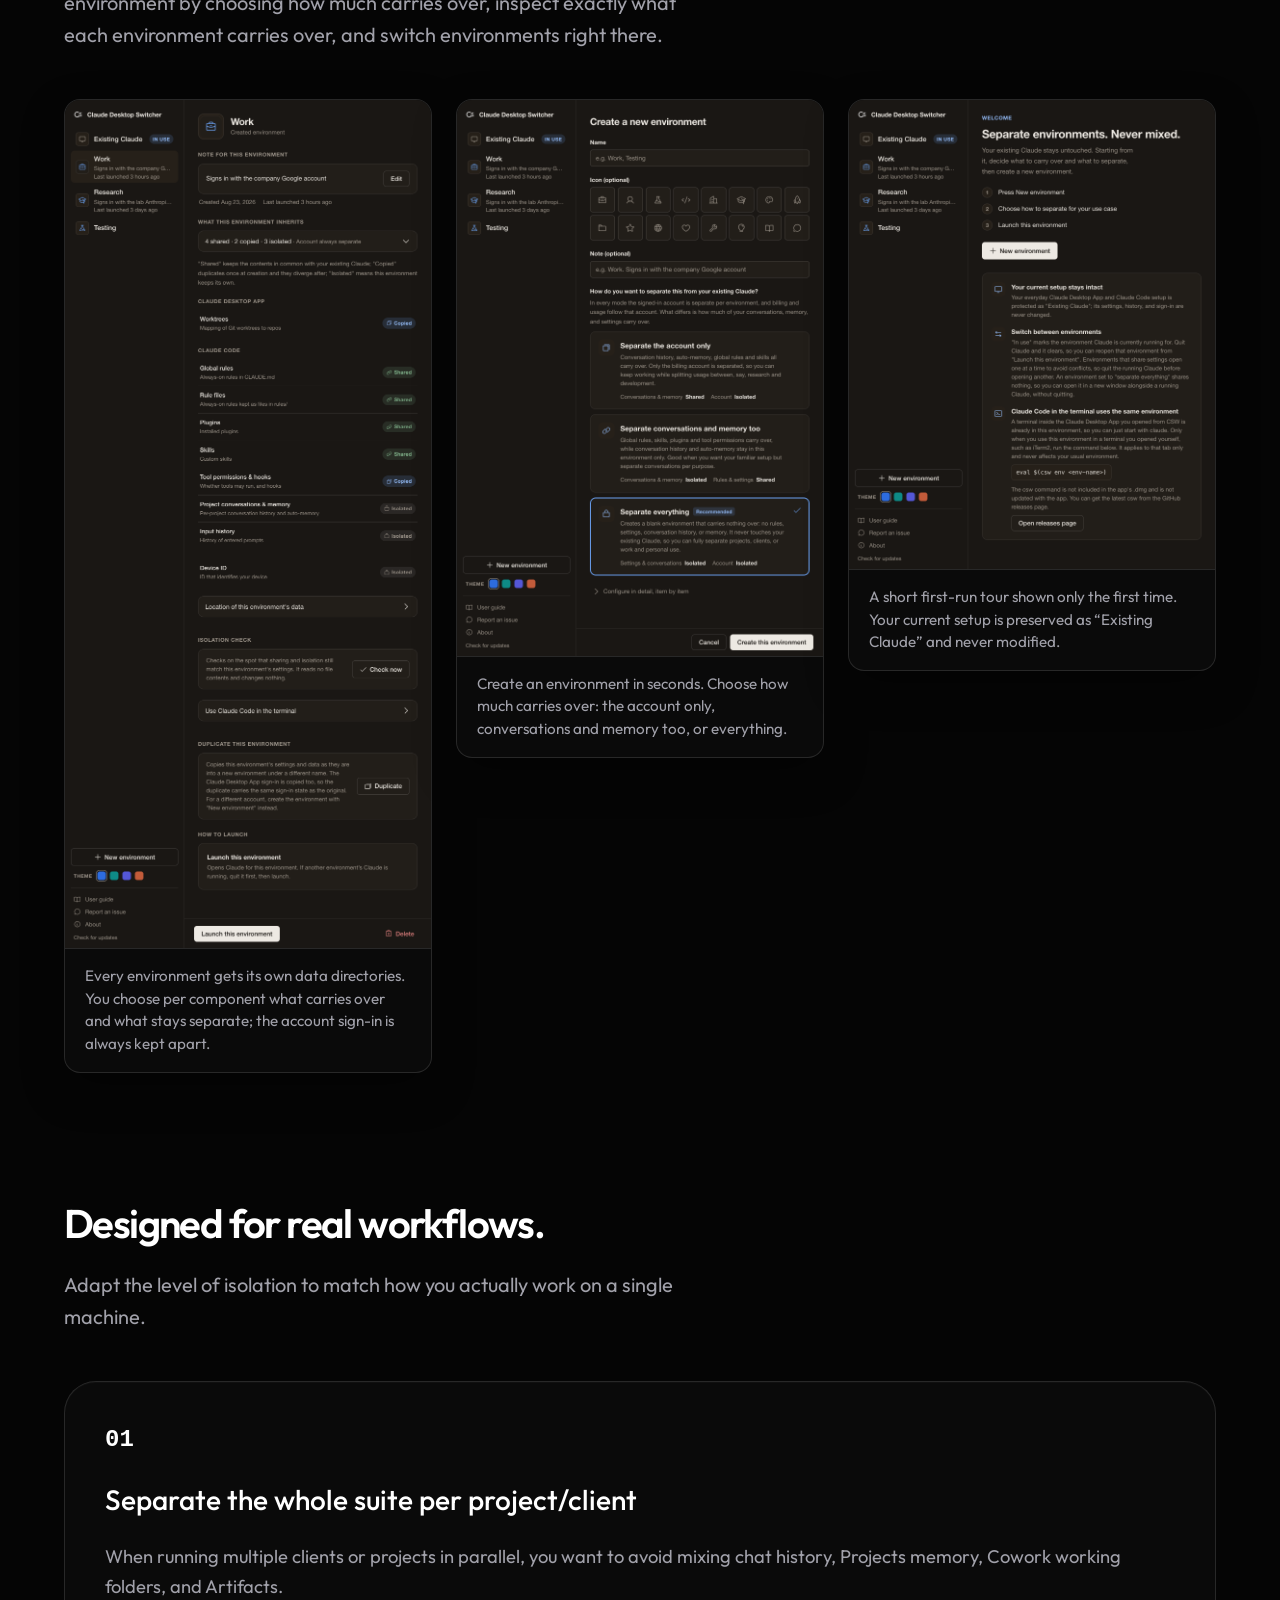
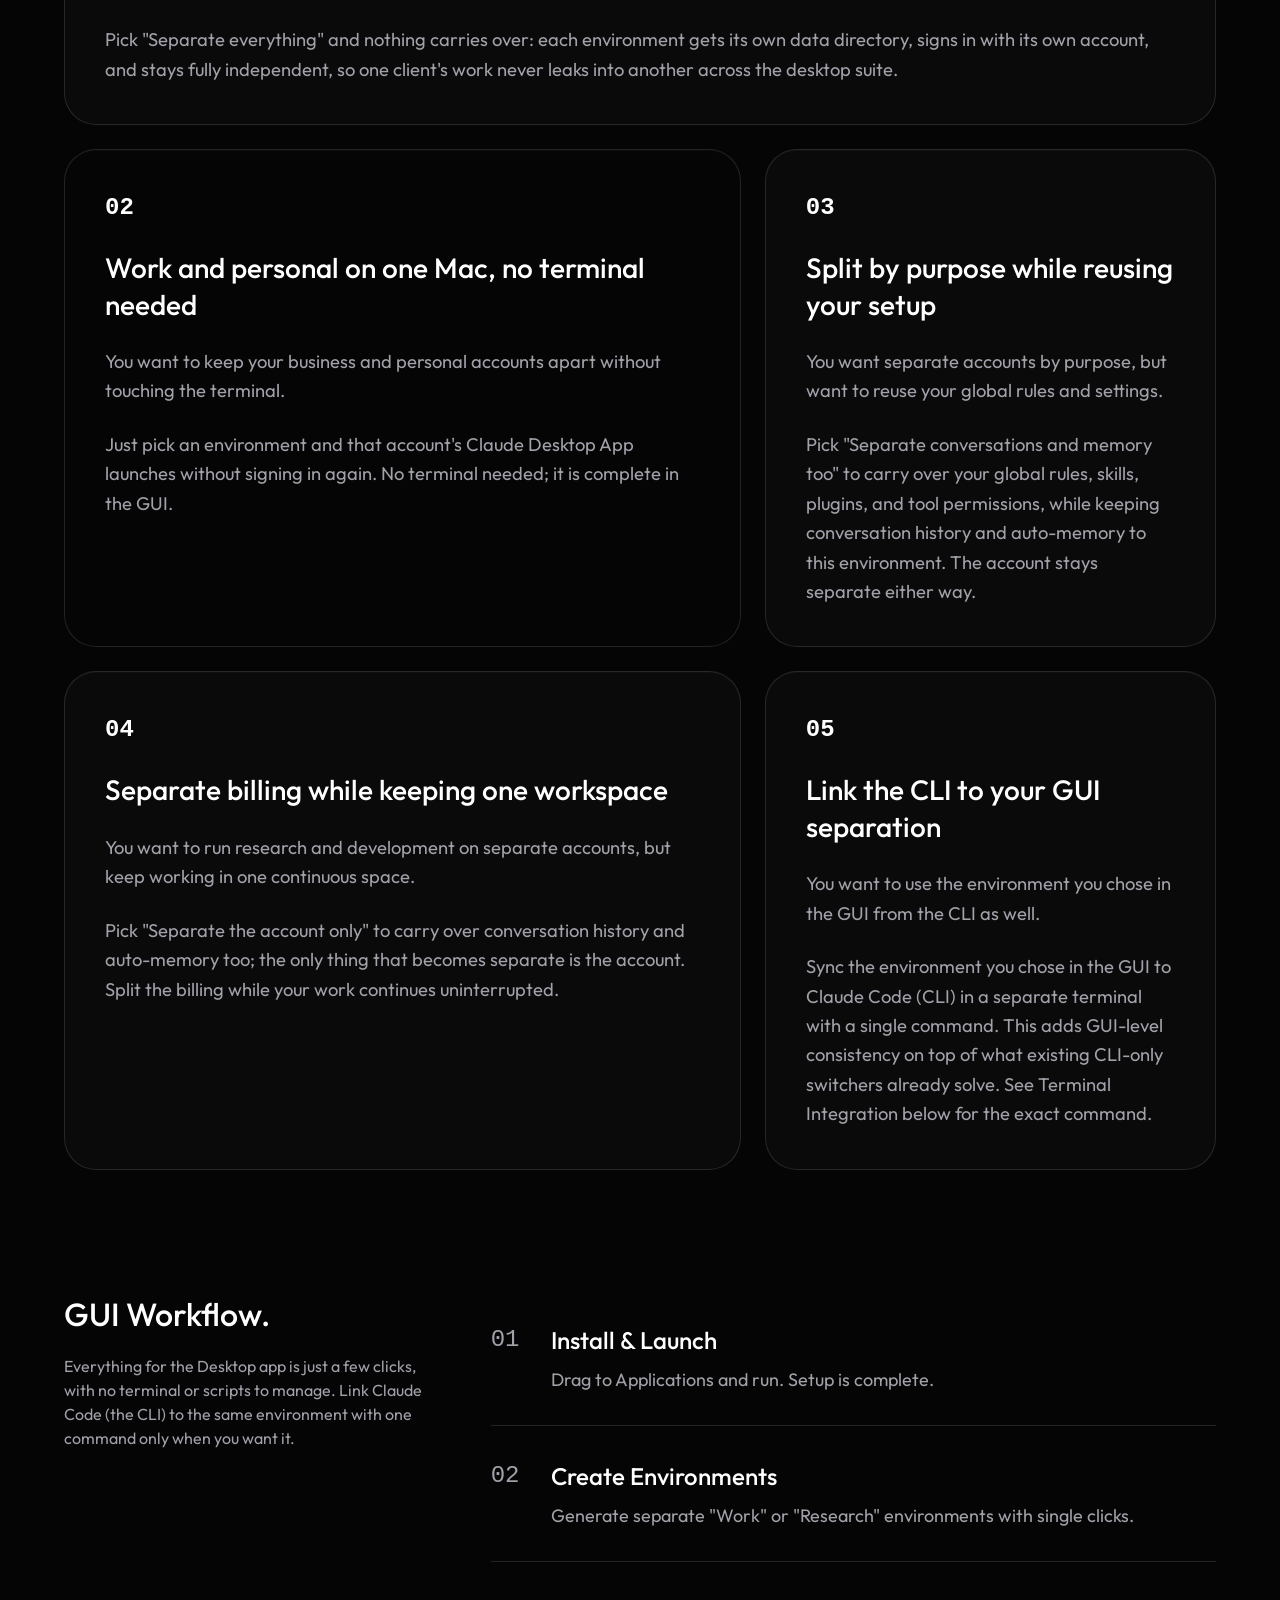
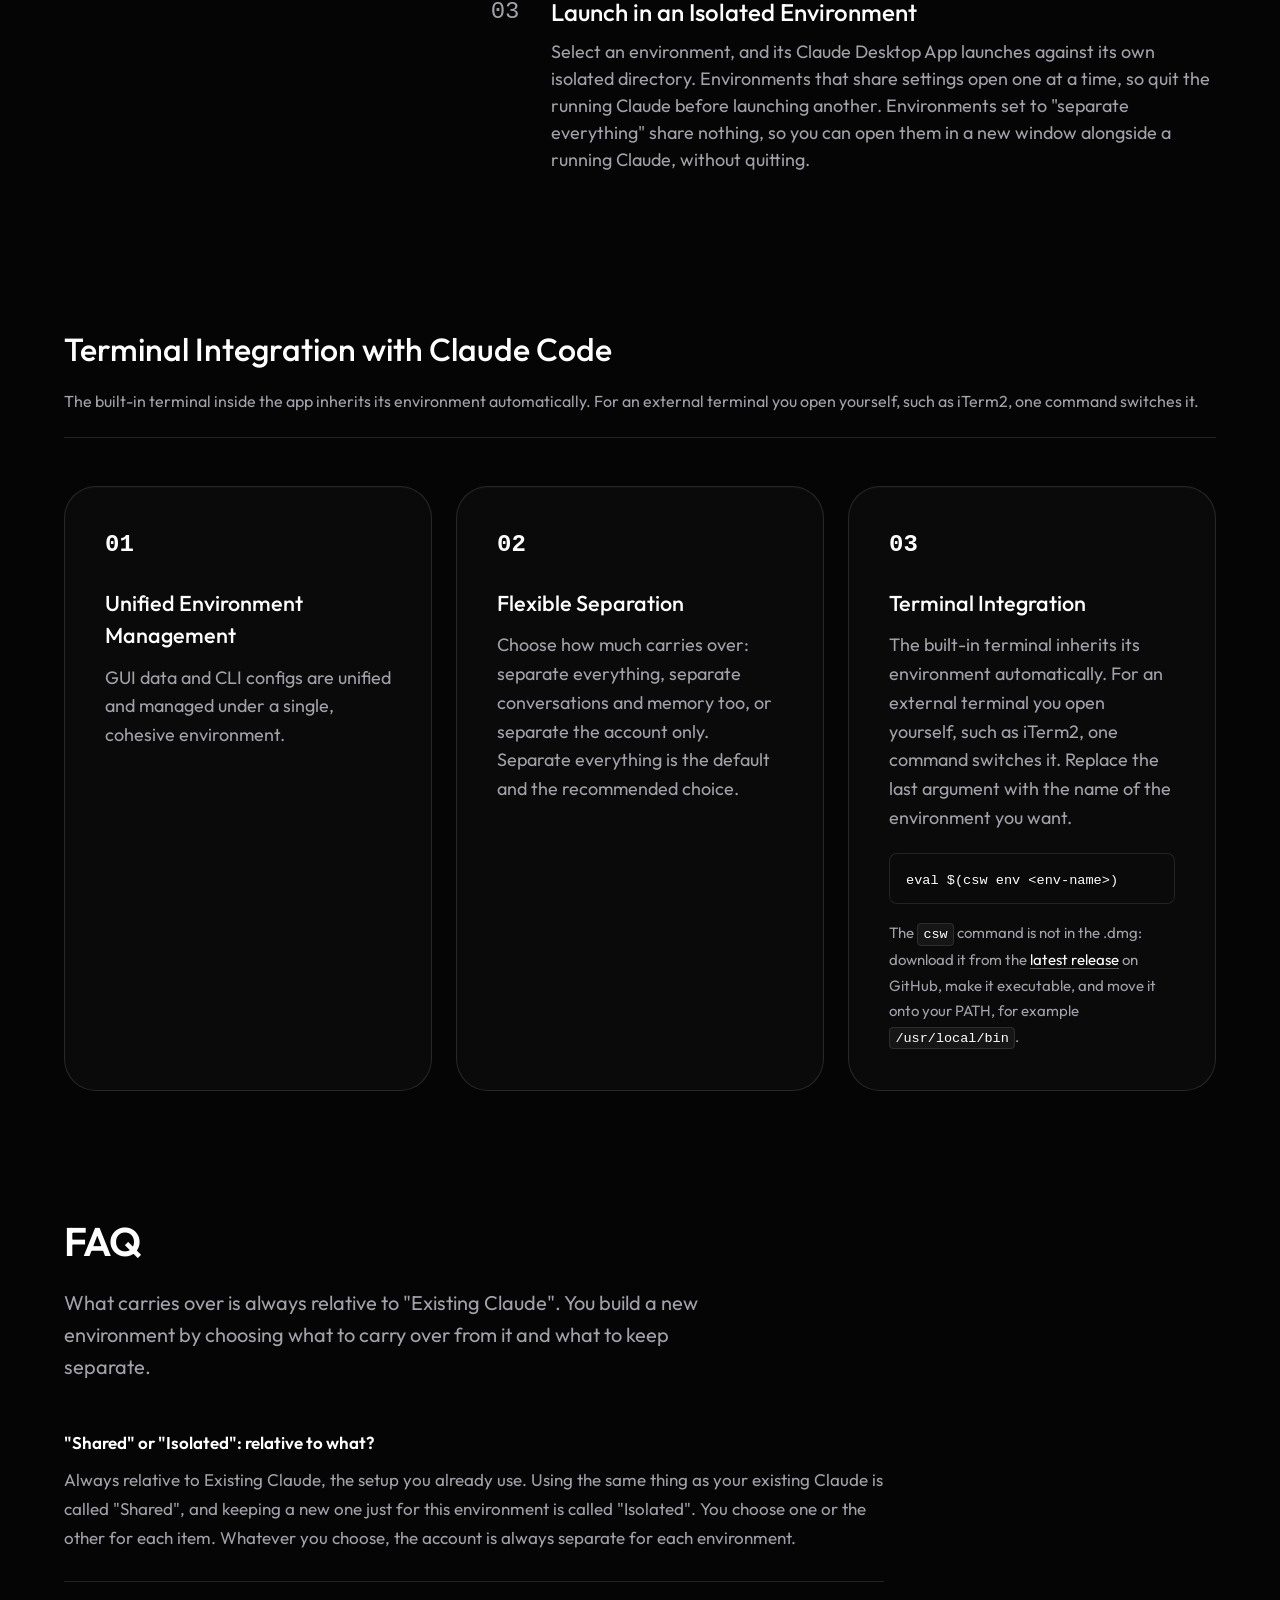
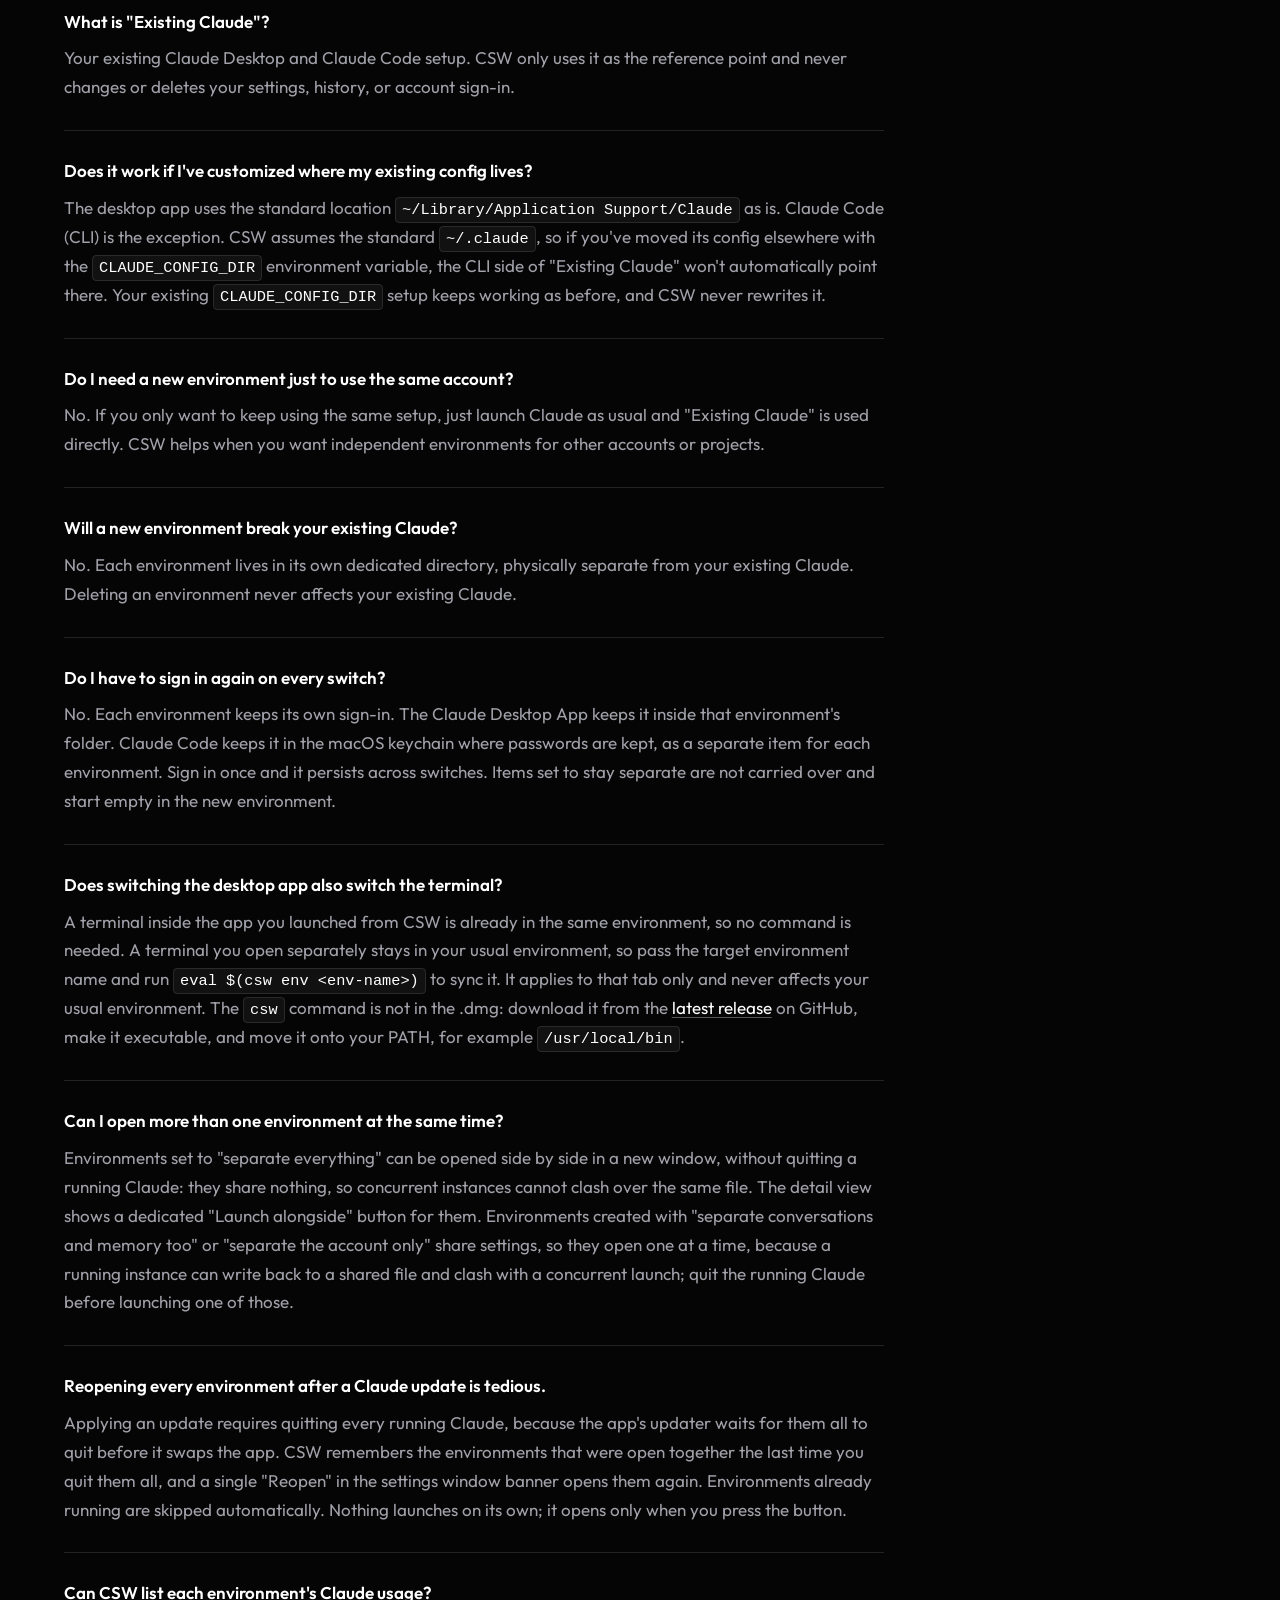
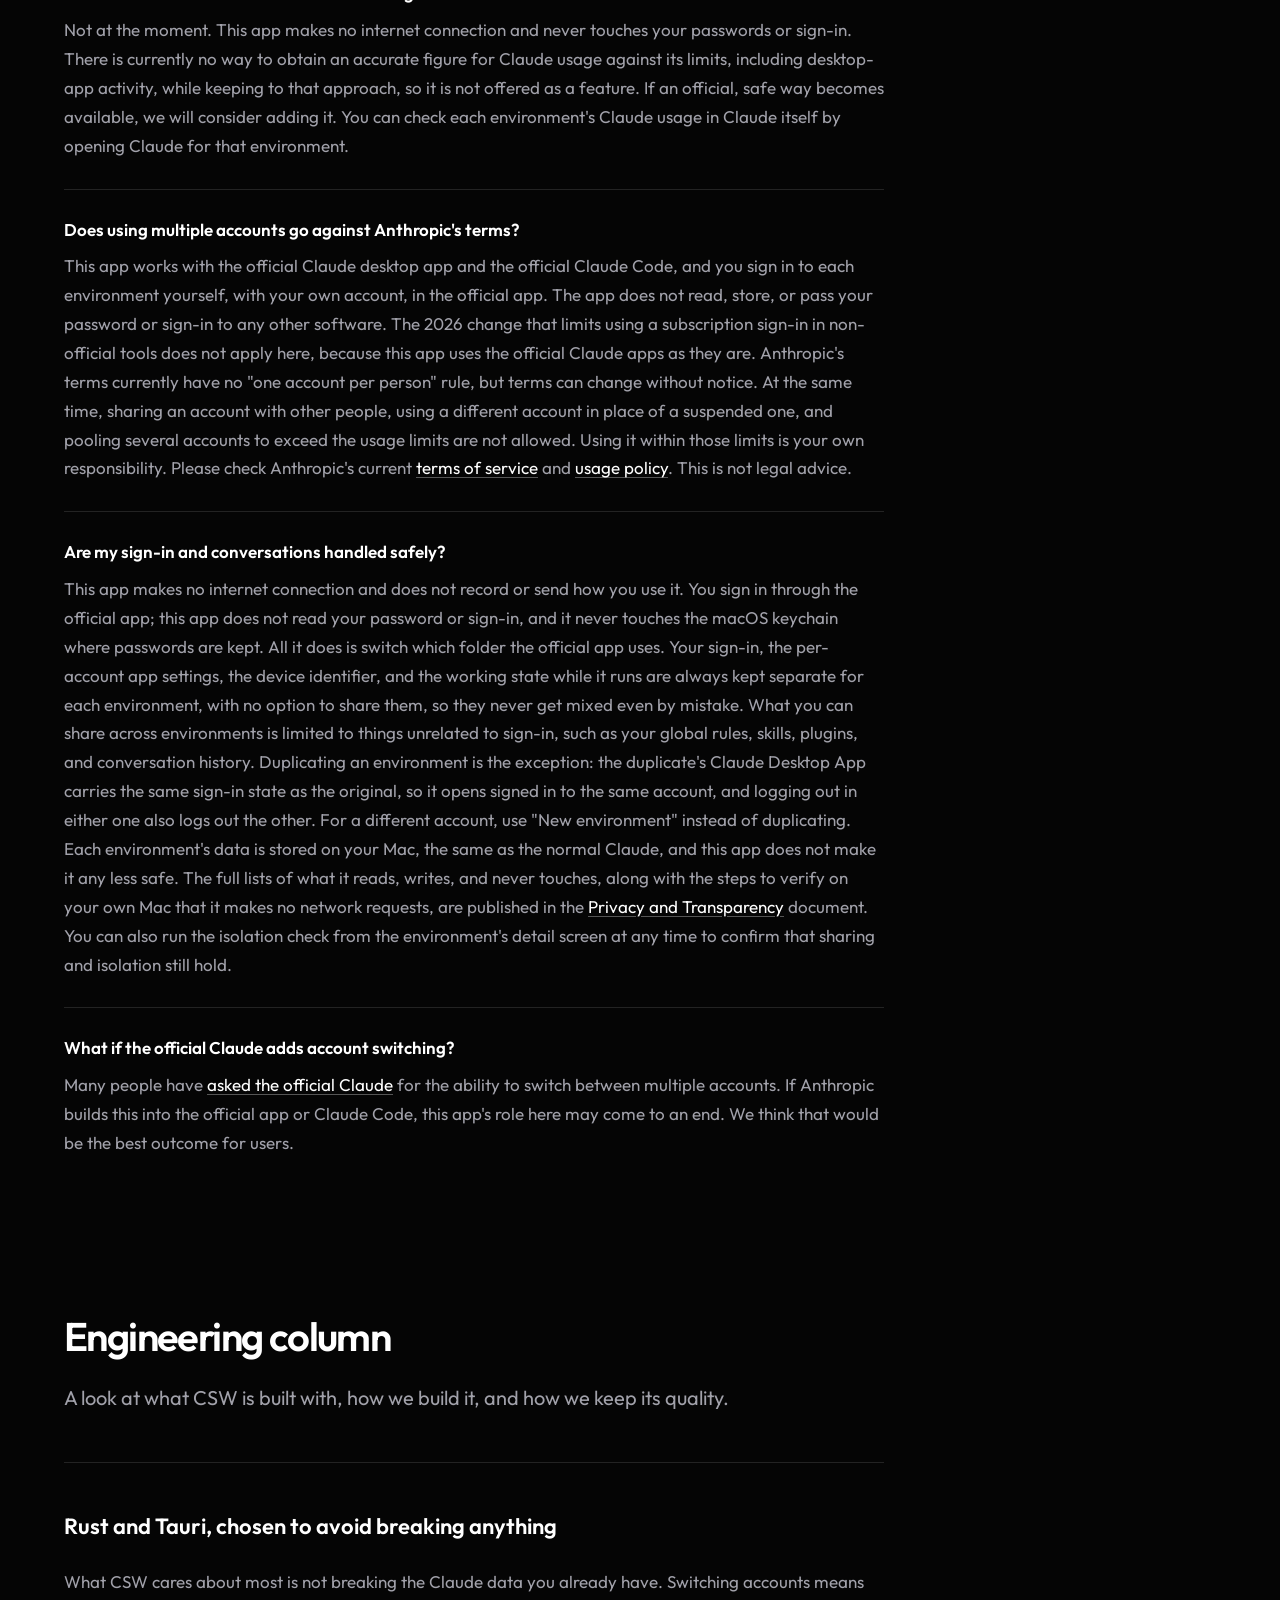
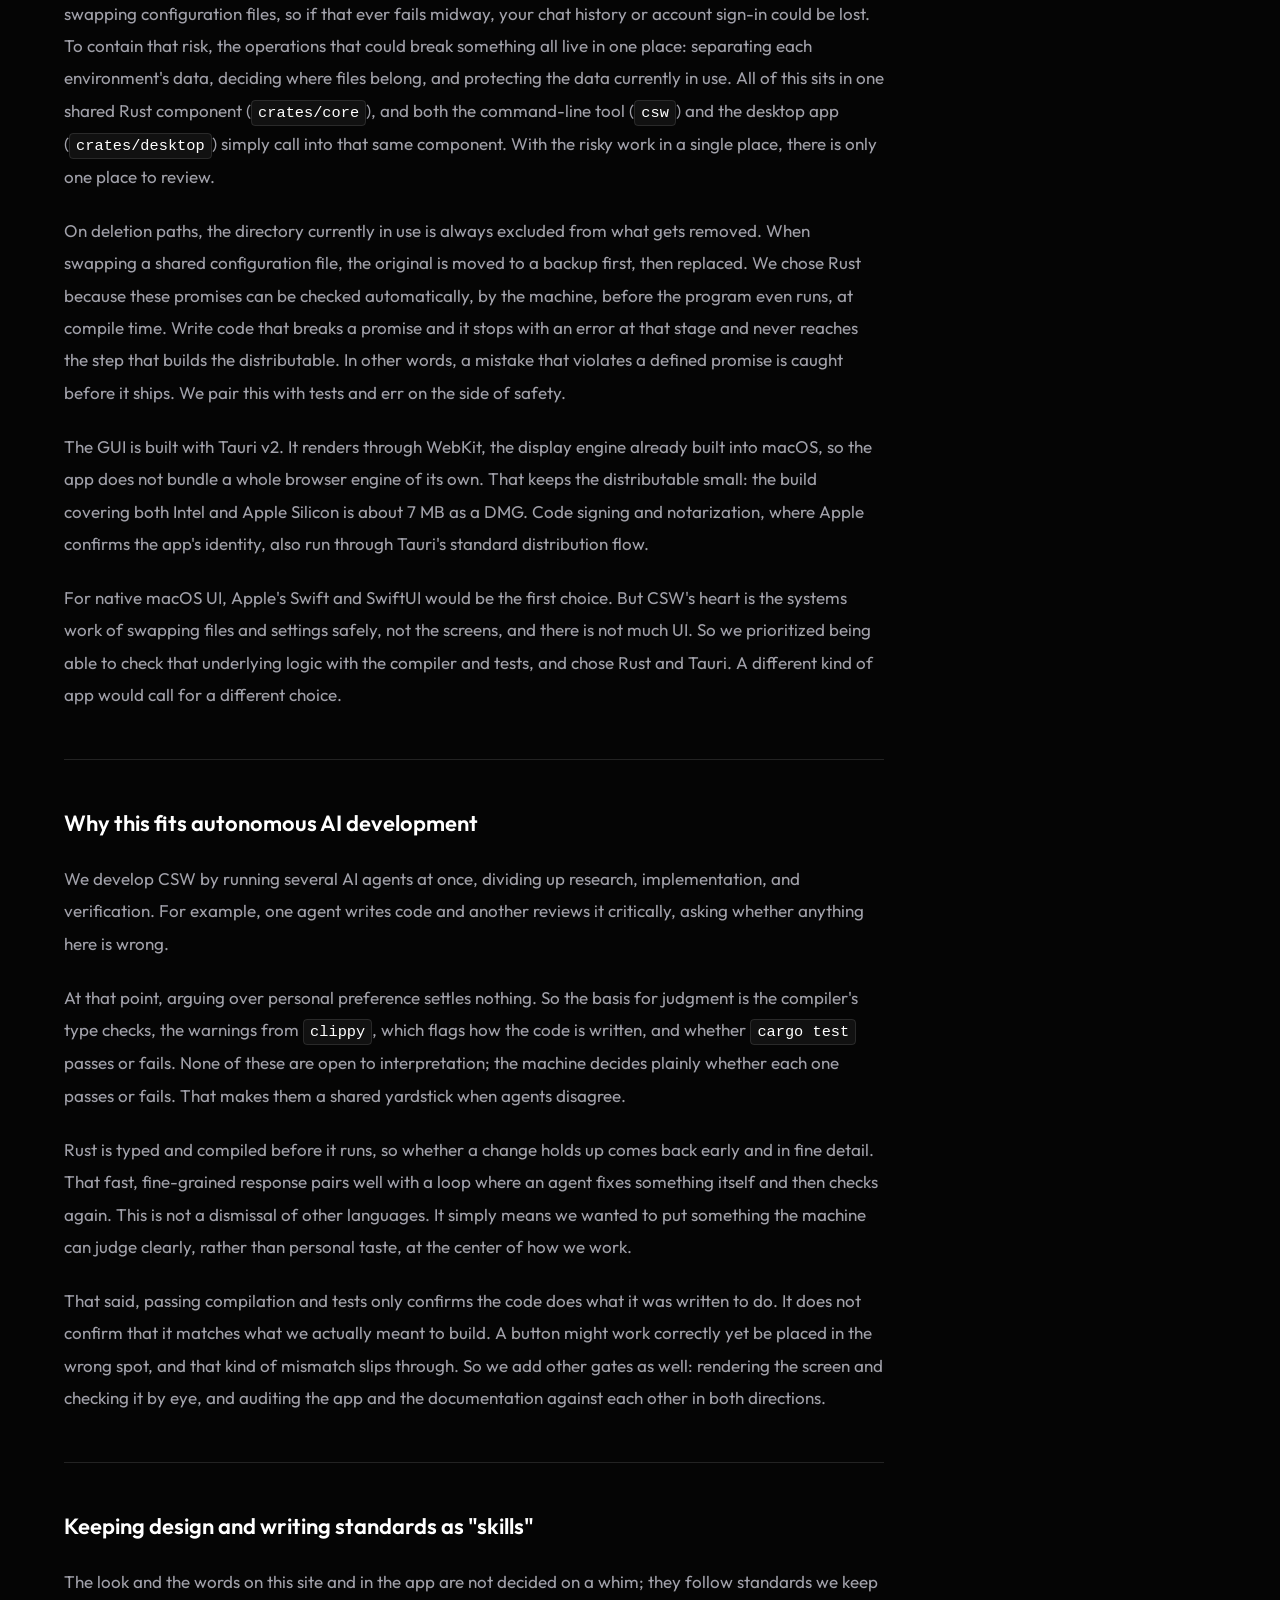
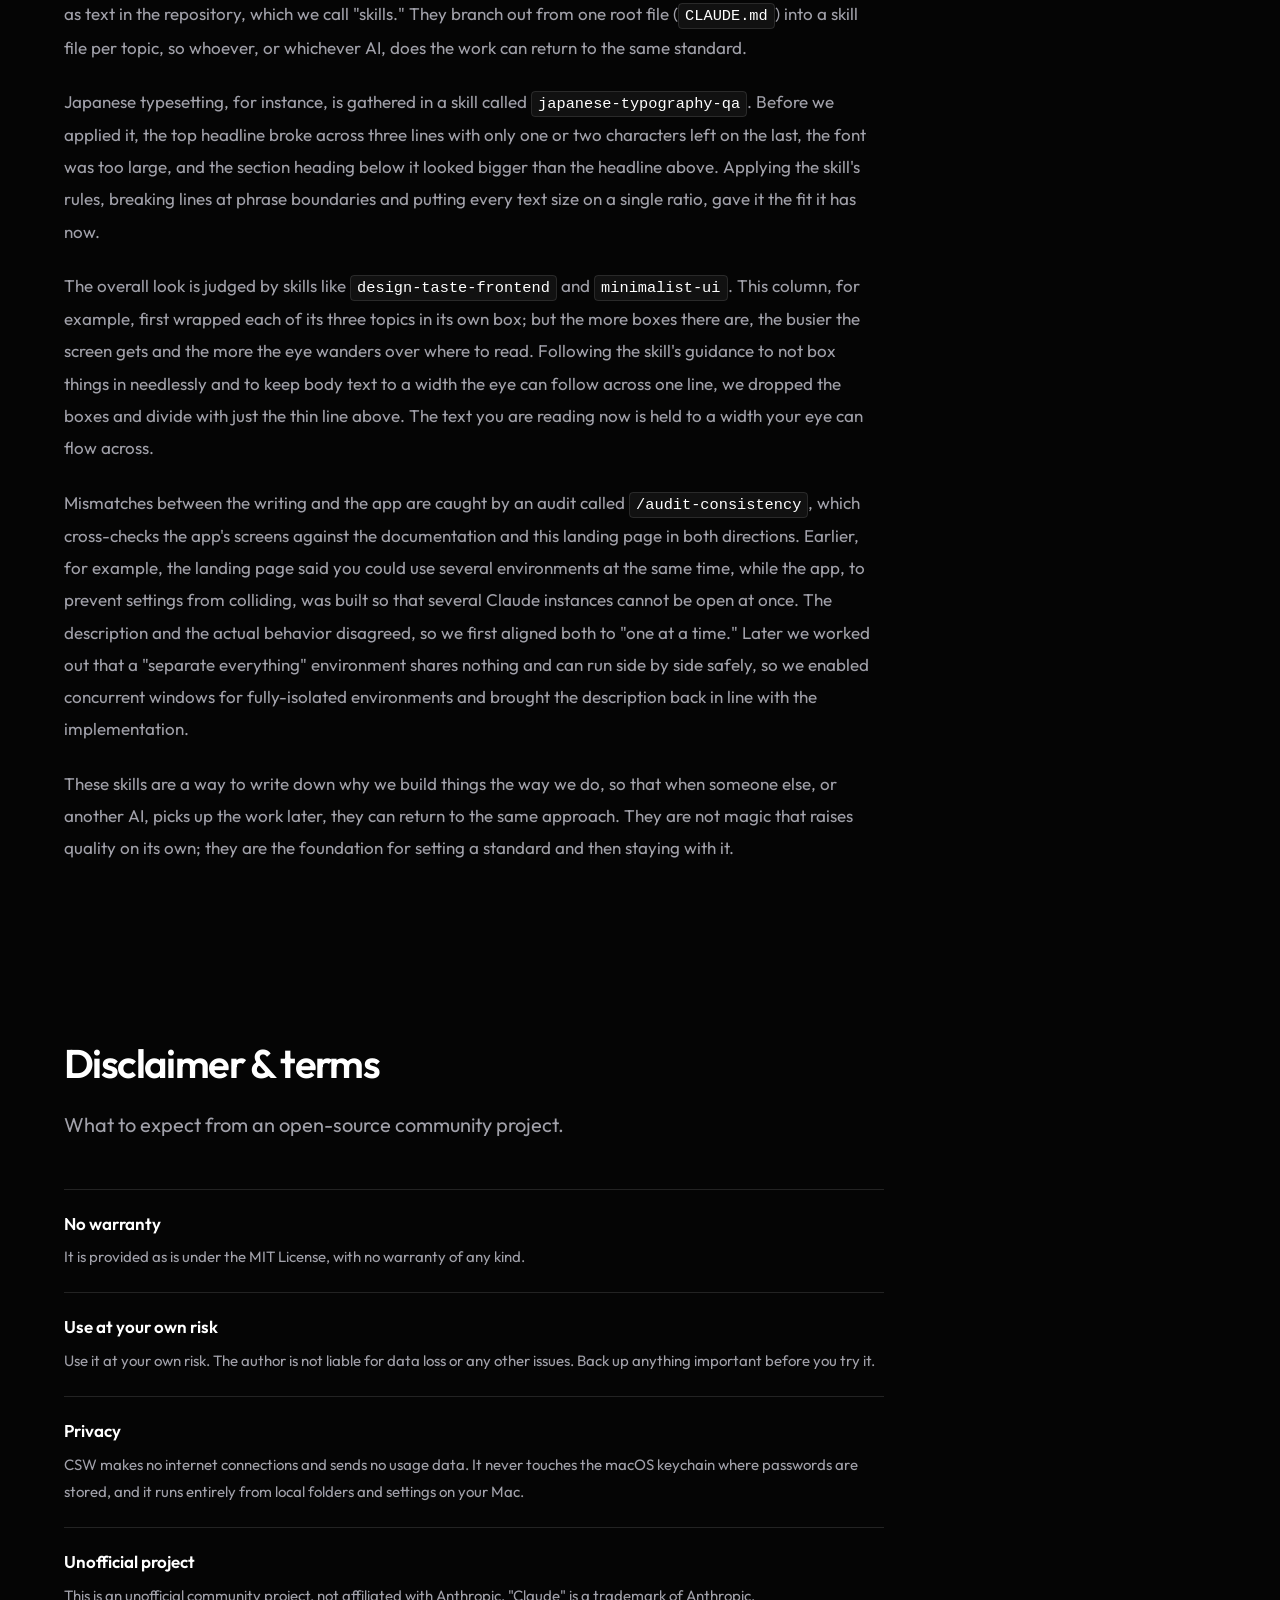
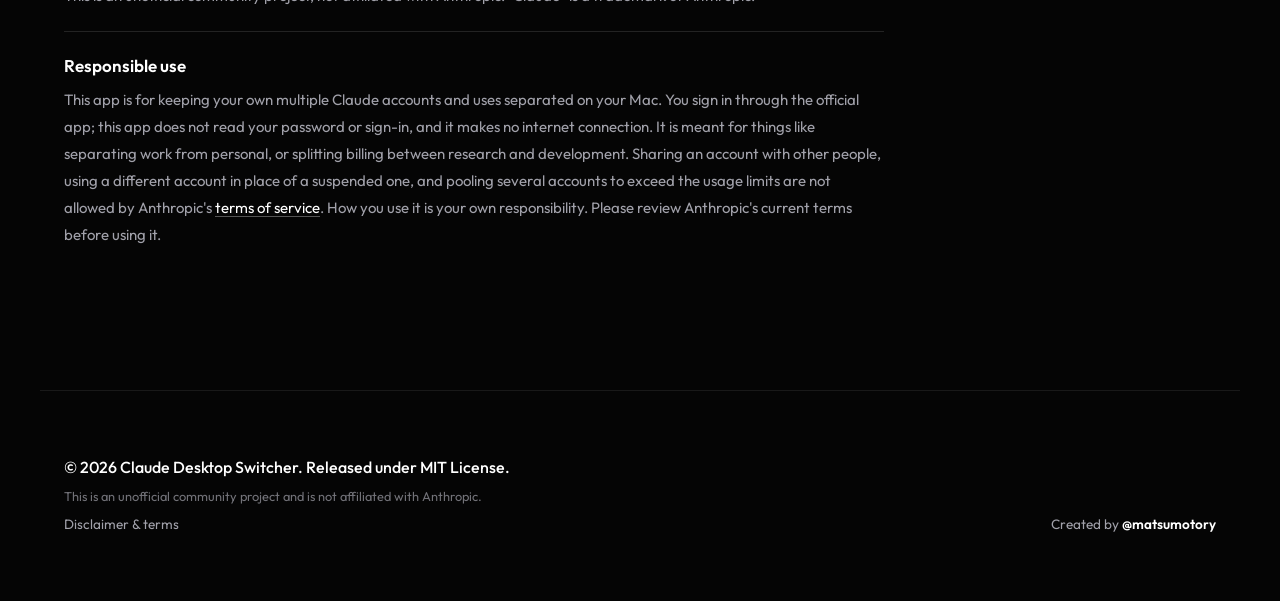
==== commit 0940a8e7: "docs(website): LPのスクリーンショットの版を0.24.6に上げる 作成画面のラベルを全角の「？」にした変更で、appshot.ymlがmacOSランナーで 8枚を撮り直した。ブラウザと" ====
--- a/website/index.html
+++ b/website/index.html
@@ -80,7 +80,7 @@
                             <img src="assets/logo.png" class="menu-bar-logo" alt="CSW Icon">
                         </div>
                     </div>
-                    <img src="assets/hero.png?v=0.24.4" width="1520" height="996" alt="Settings Interface" class="hero-image">
+                    <img src="assets/hero.png?v=0.24.6" width="1520" height="996" alt="Settings Interface" class="hero-image">
                 </div>
             </div>
         </section>
@@ -119,15 +119,15 @@
             </div>
             <div class="screens-bento">
                 <figure class="screen-card fade-in delay-1">
-                    <img src="assets/screen_overview.png?v=0.24.4" width="1520" height="3522" alt="CSW settings window showing an environment's paths and a per-component carry-over matrix" loading="lazy">
+                    <img src="assets/screen_overview.png?v=0.24.6" width="1520" height="3522" alt="CSW settings window showing an environment's paths and a per-component carry-over matrix" loading="lazy">
                     <figcaption>Every environment gets its own data directories. You choose per component what carries over and what stays separate; the account sign-in is always kept apart.</figcaption>
                 </figure>
                 <figure class="screen-card fade-in delay-2">
-                    <img src="assets/screen_create.png?v=0.24.4" width="1520" height="2308" alt="New-environment screen offering the three separation modes" loading="lazy">
+                    <img src="assets/screen_create.png?v=0.24.6" width="1520" height="2308" alt="New-environment screen offering the three separation modes" loading="lazy">
                     <figcaption>Create an environment in seconds. Choose how much carries over: the account only, conversations and memory too, or everything.</figcaption>
                 </figure>
                 <figure class="screen-card fade-in delay-2">
-                    <img src="assets/screen_onboarding.png?v=0.24.4" width="1520" height="1948" alt="First-run onboarding explaining that the existing setup is preserved" loading="lazy">
+                    <img src="assets/screen_onboarding.png?v=0.24.6" width="1520" height="1948" alt="First-run onboarding explaining that the existing setup is preserved" loading="lazy">
                     <figcaption>A short first-run tour shown only the first time. Your current setup is preserved as “Existing Claude” and never modified.</figcaption>
                 </figure>
             </div>
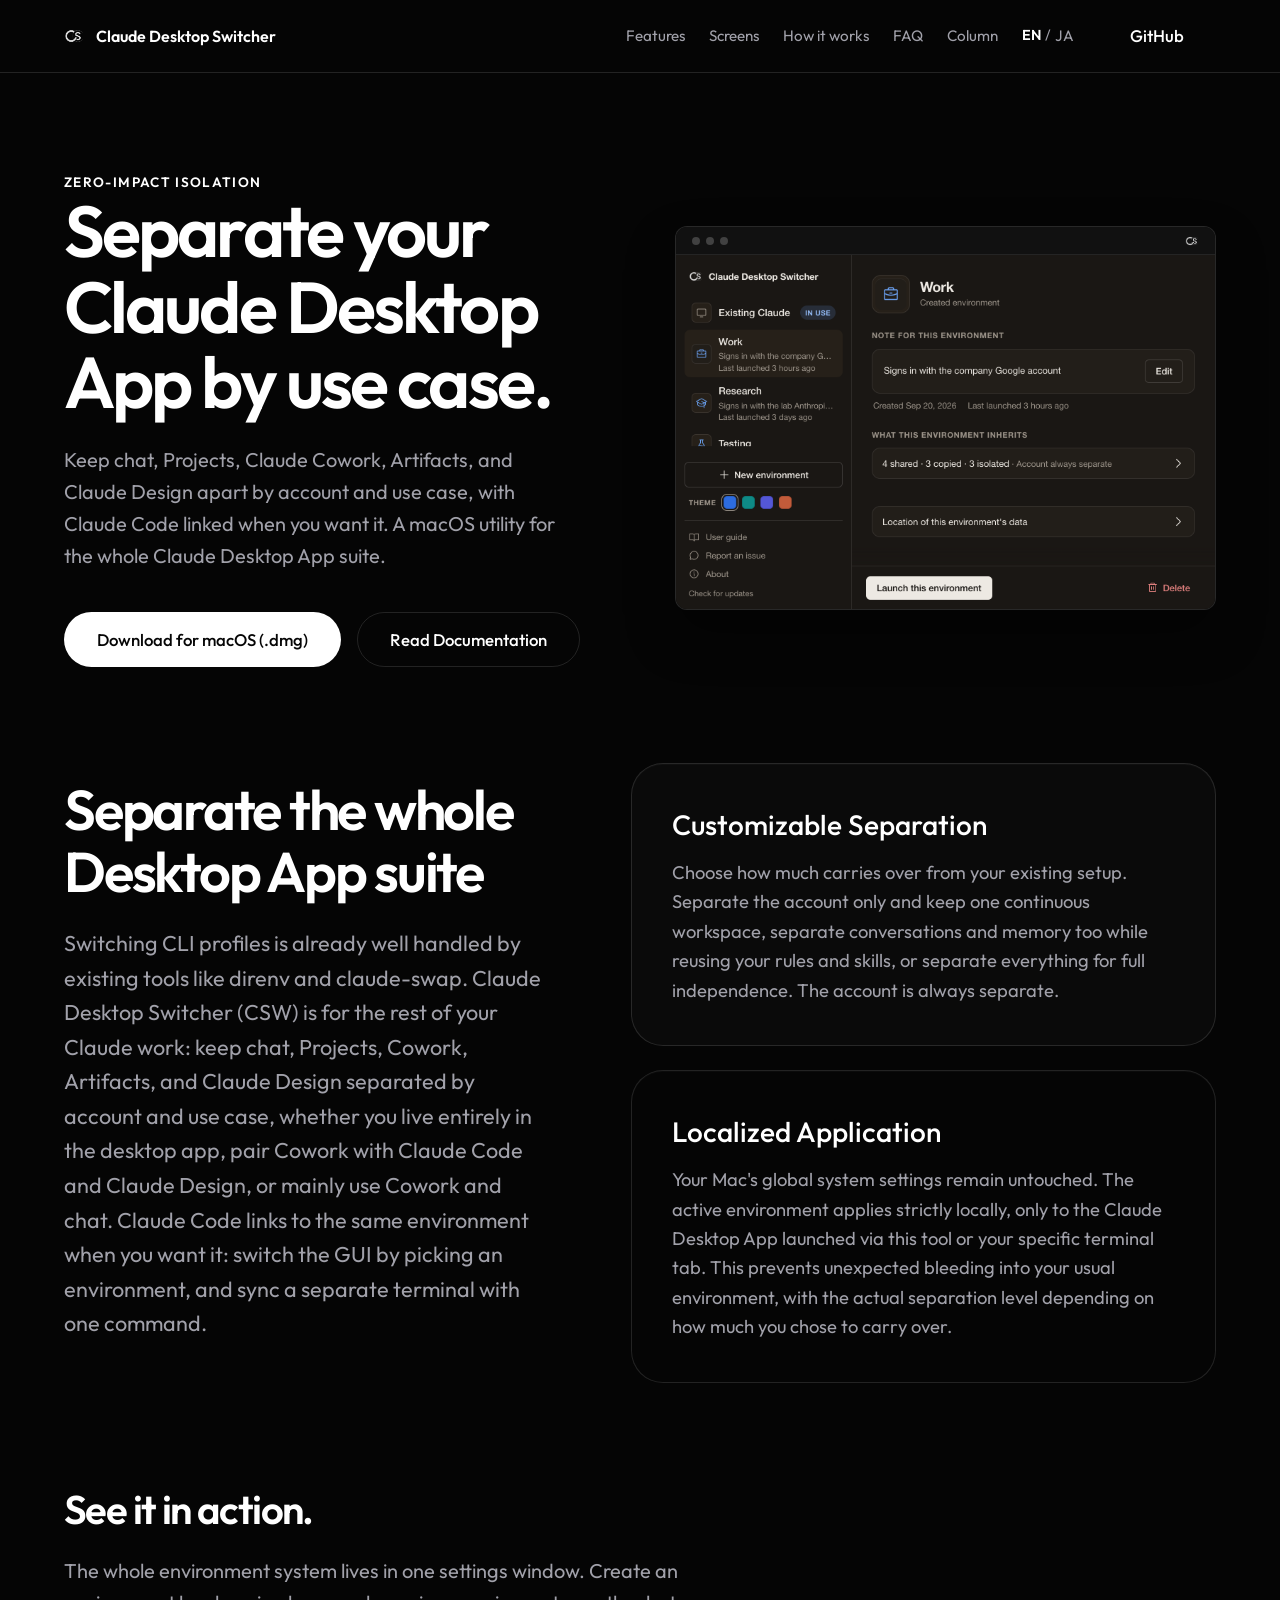
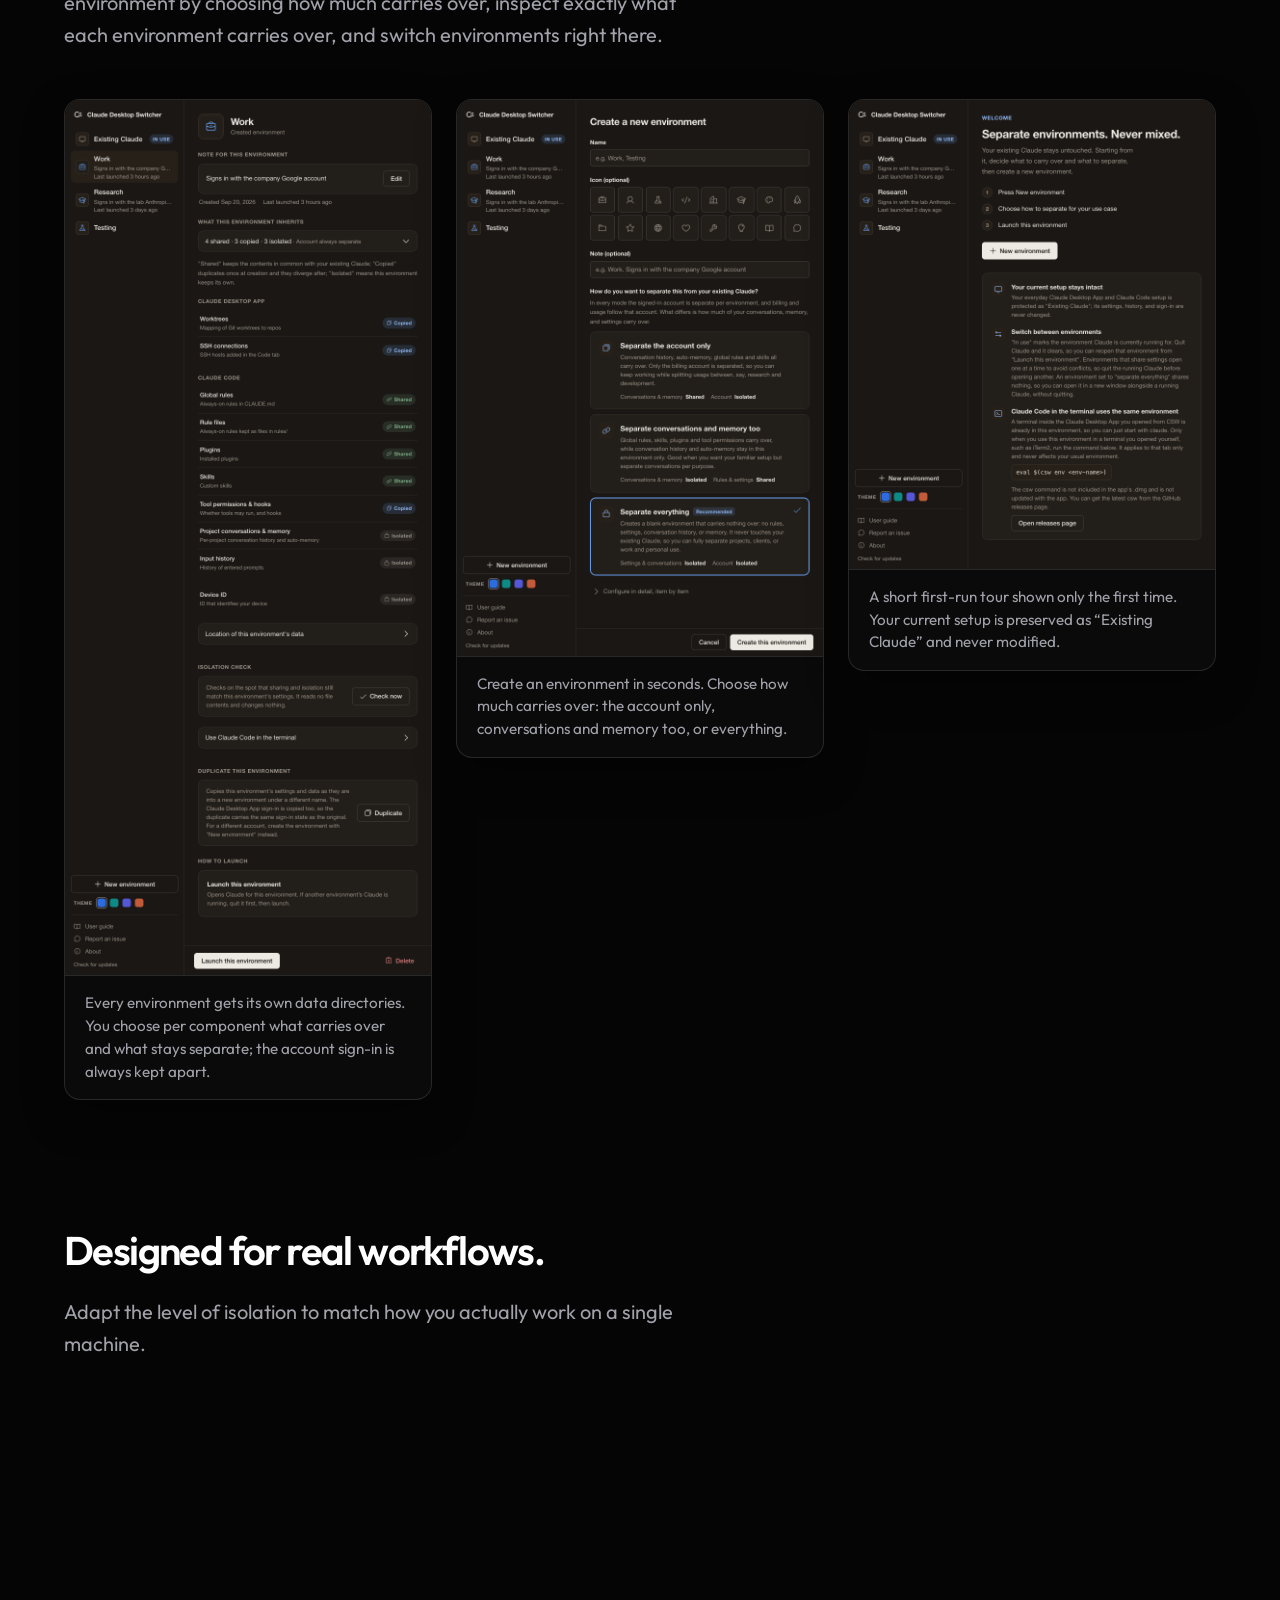
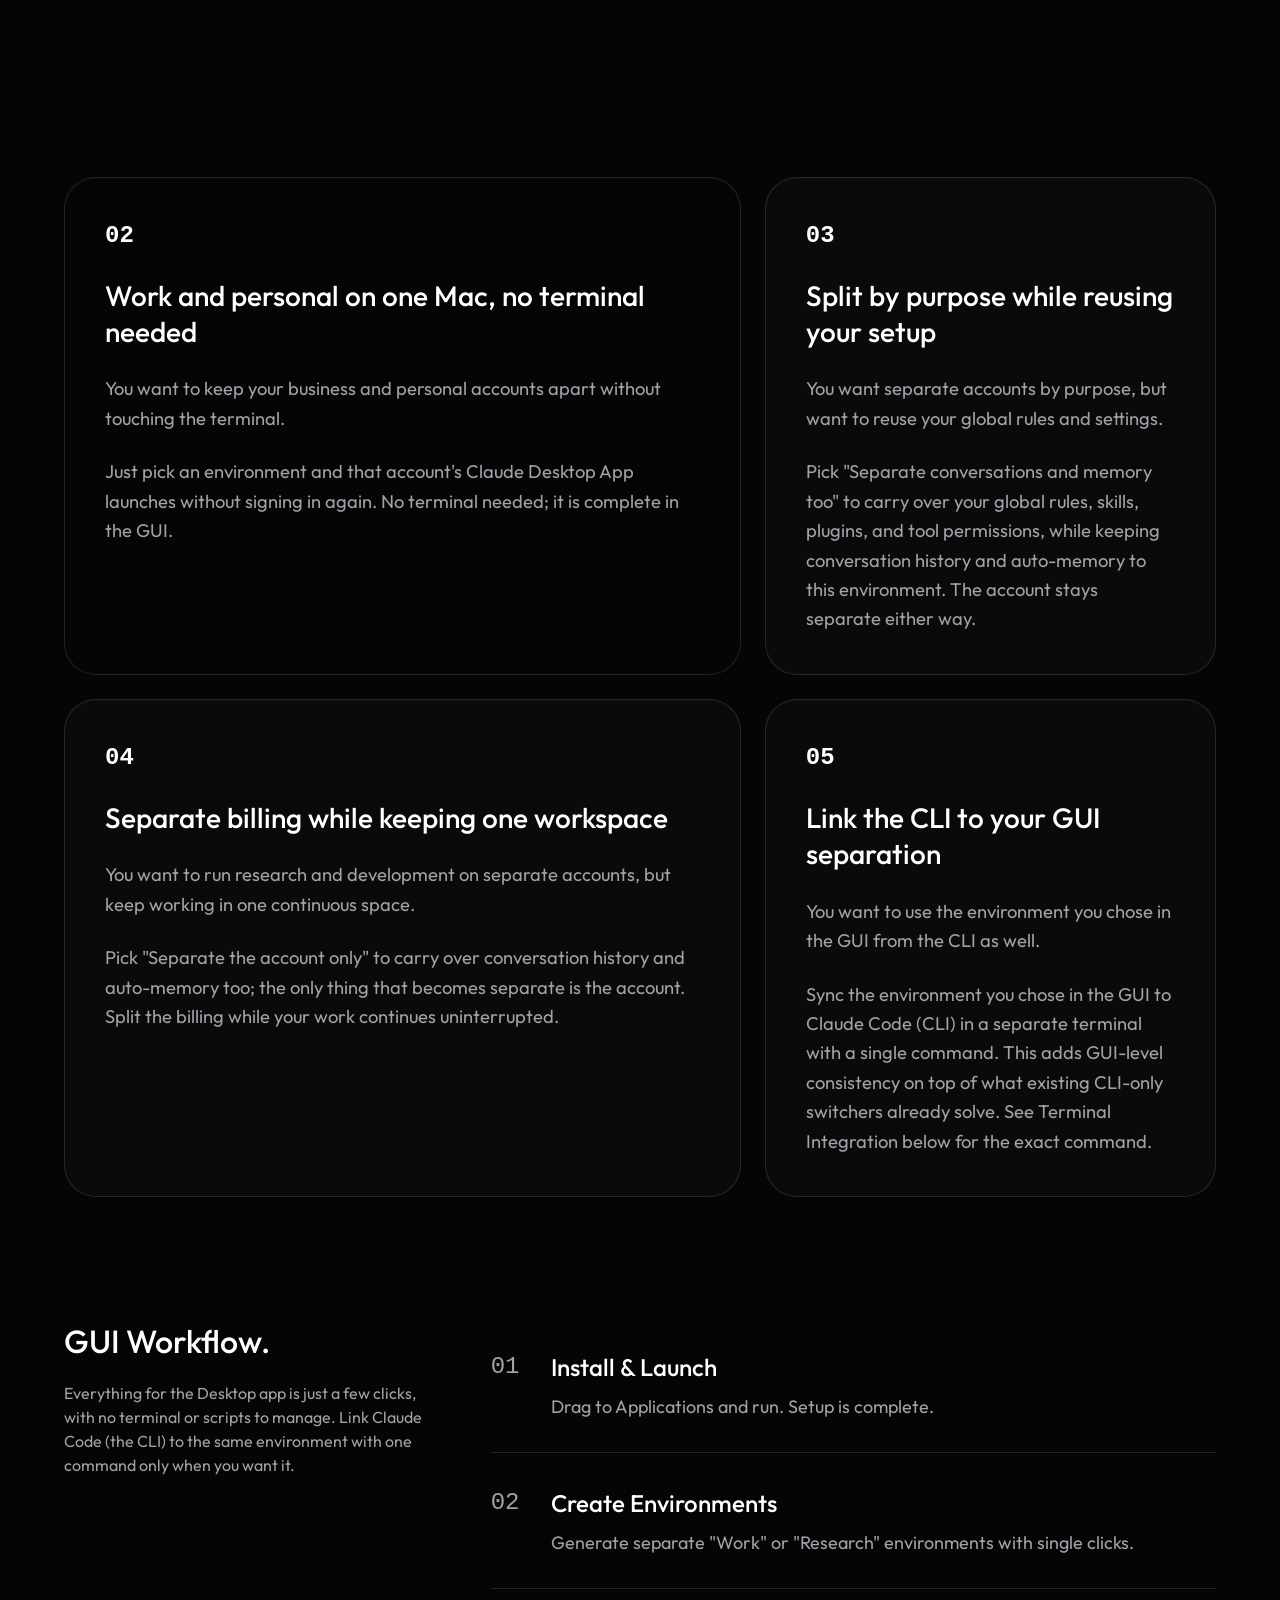
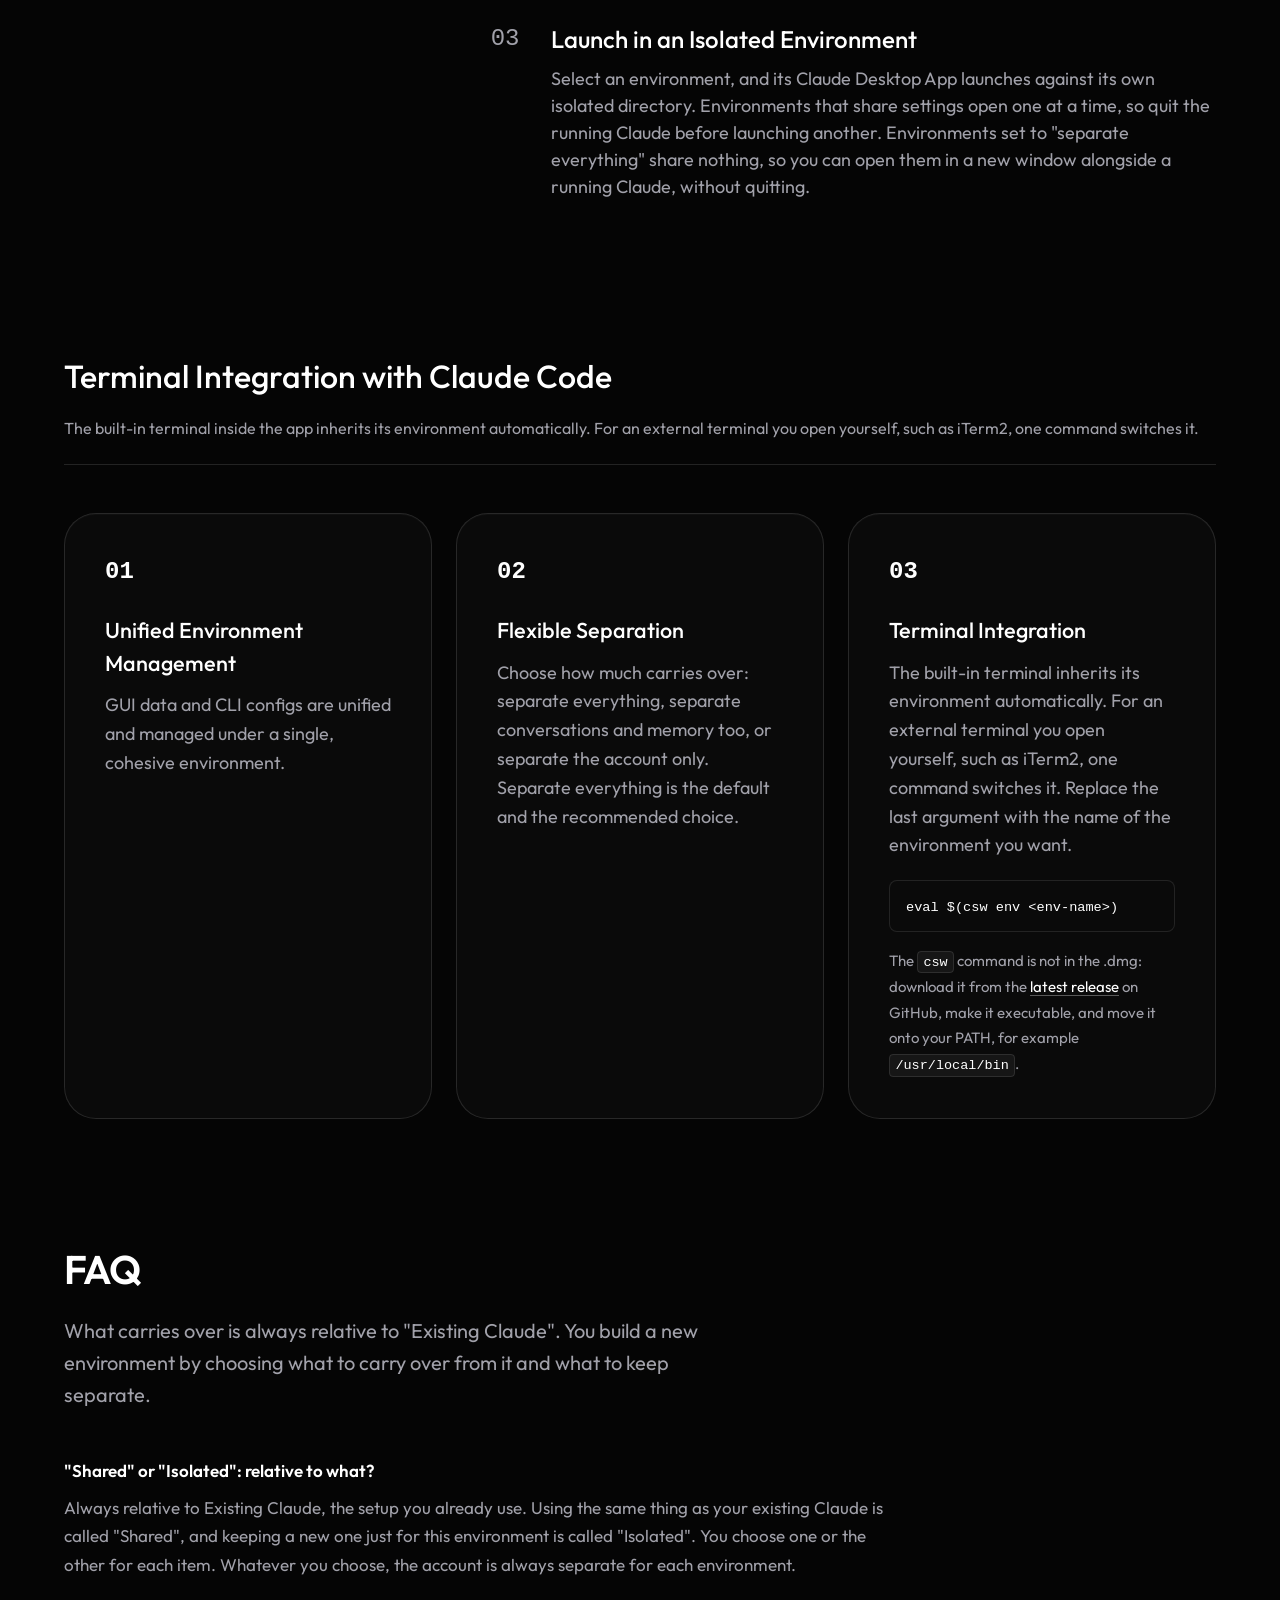
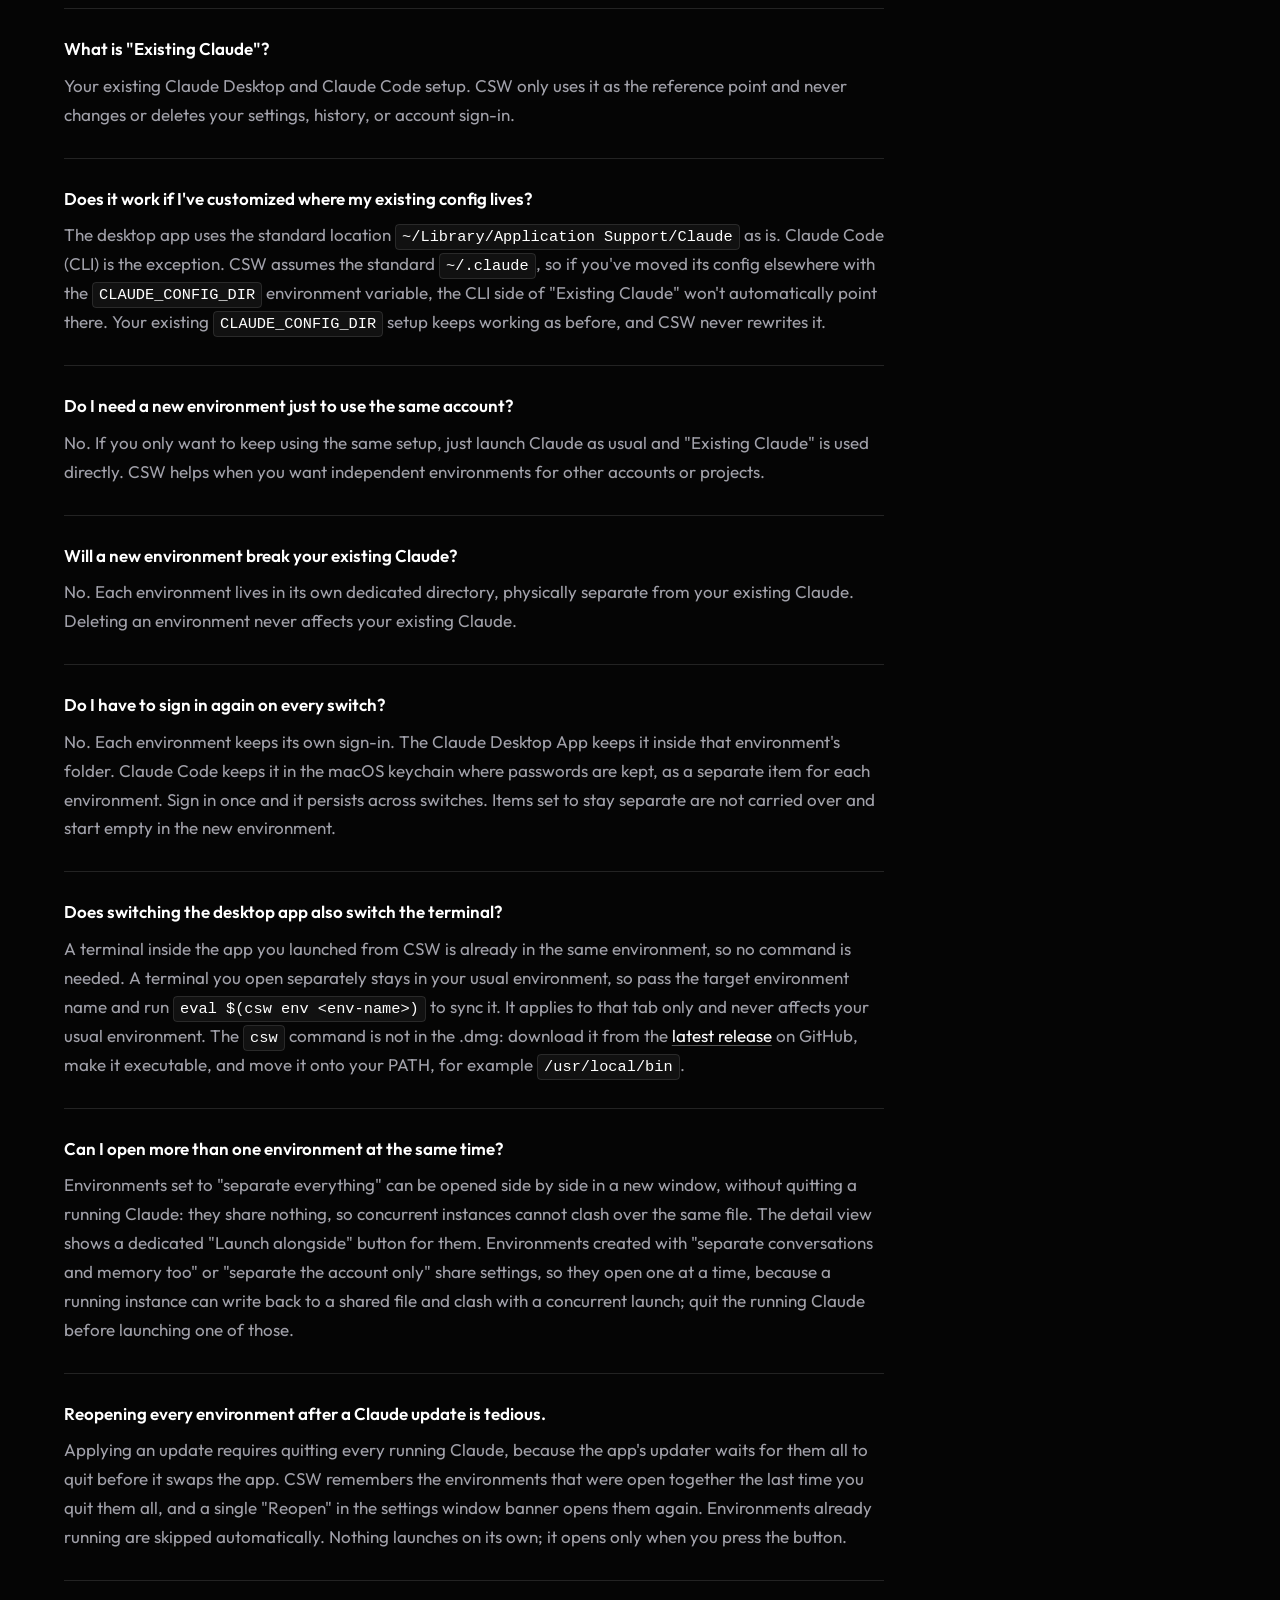
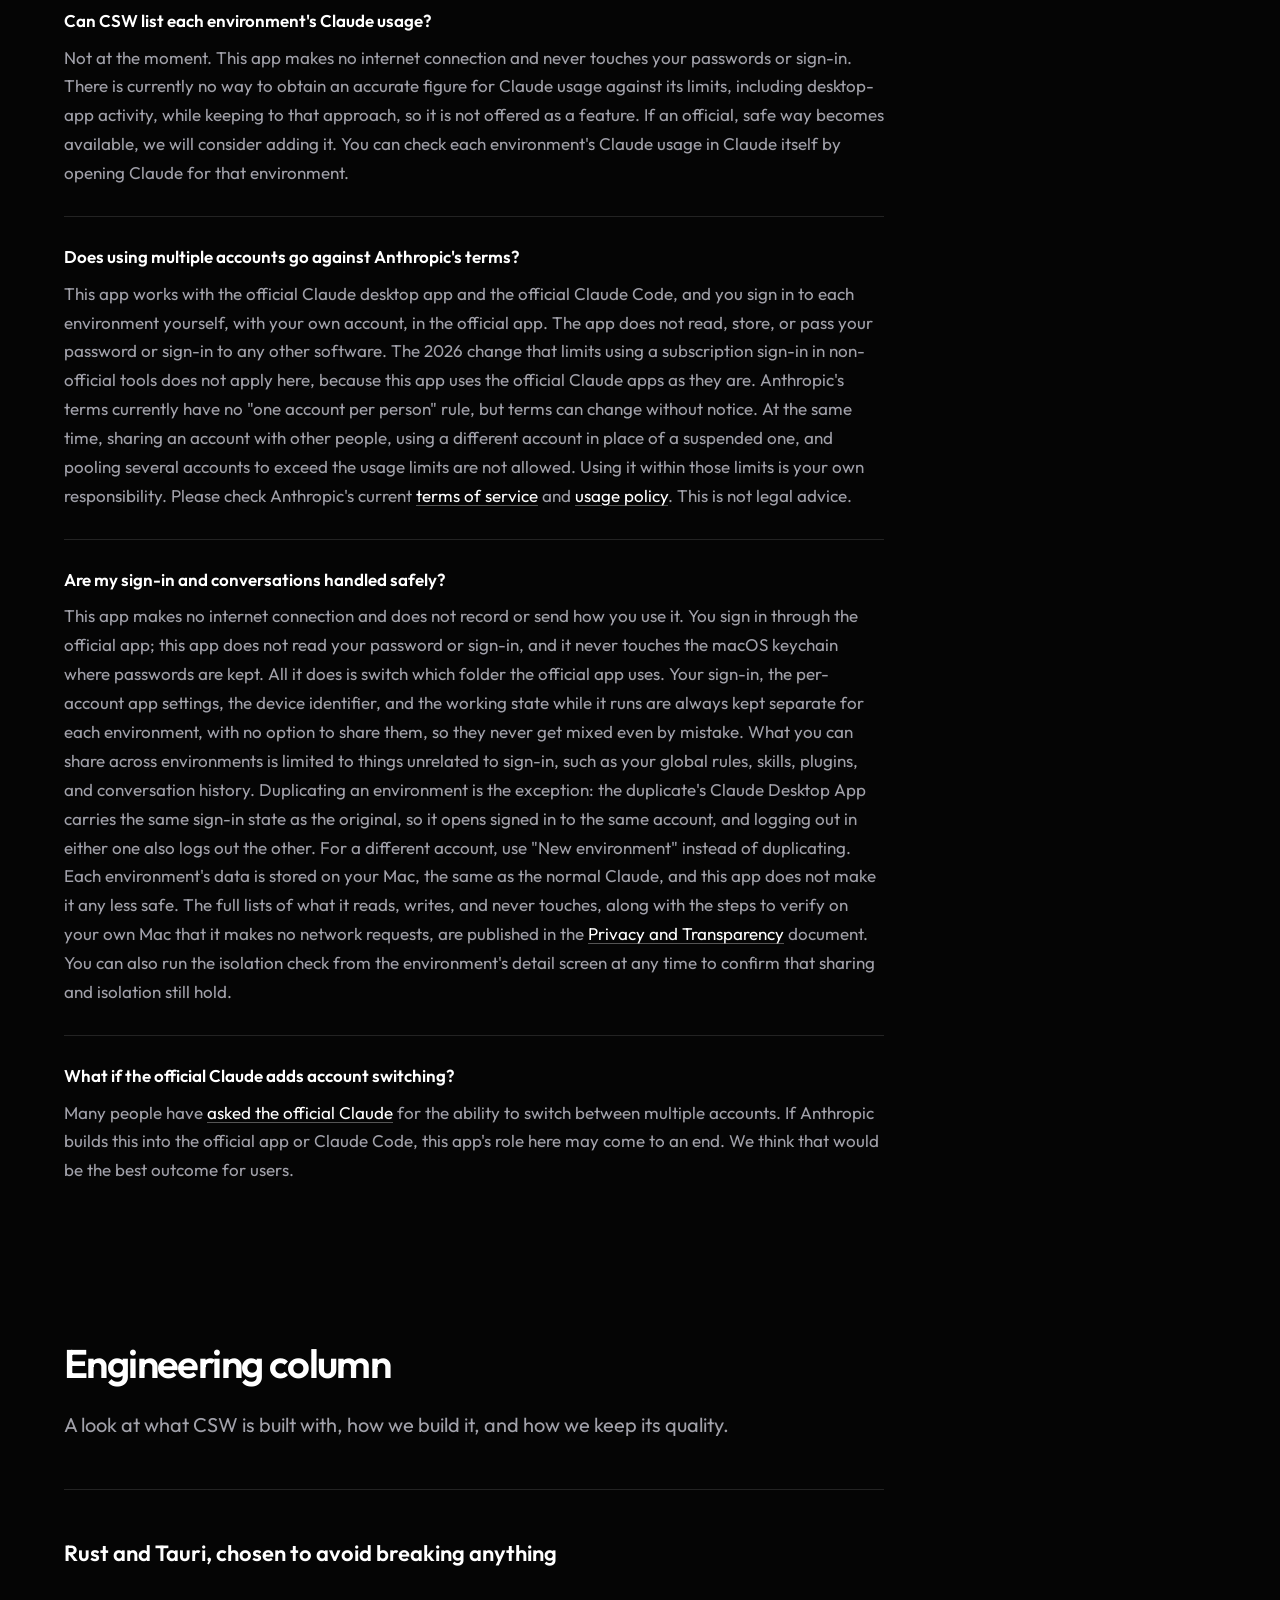
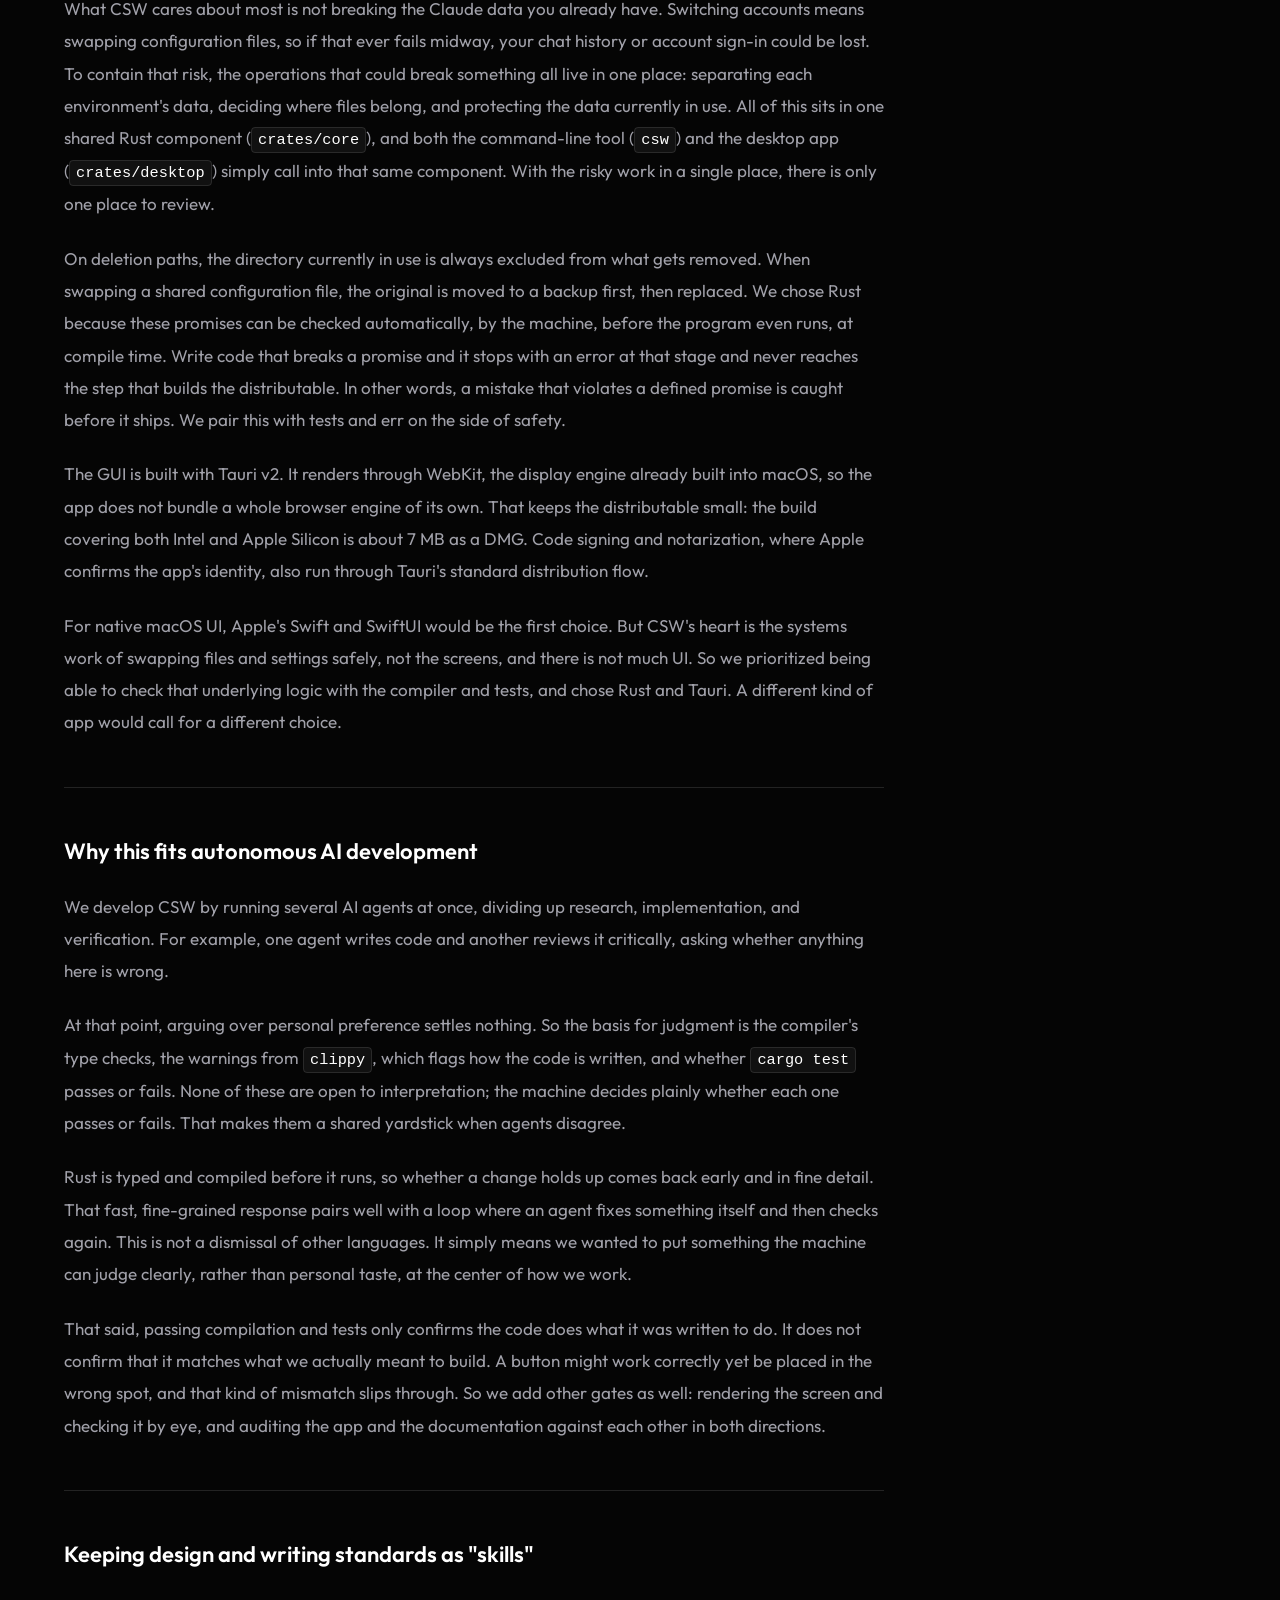
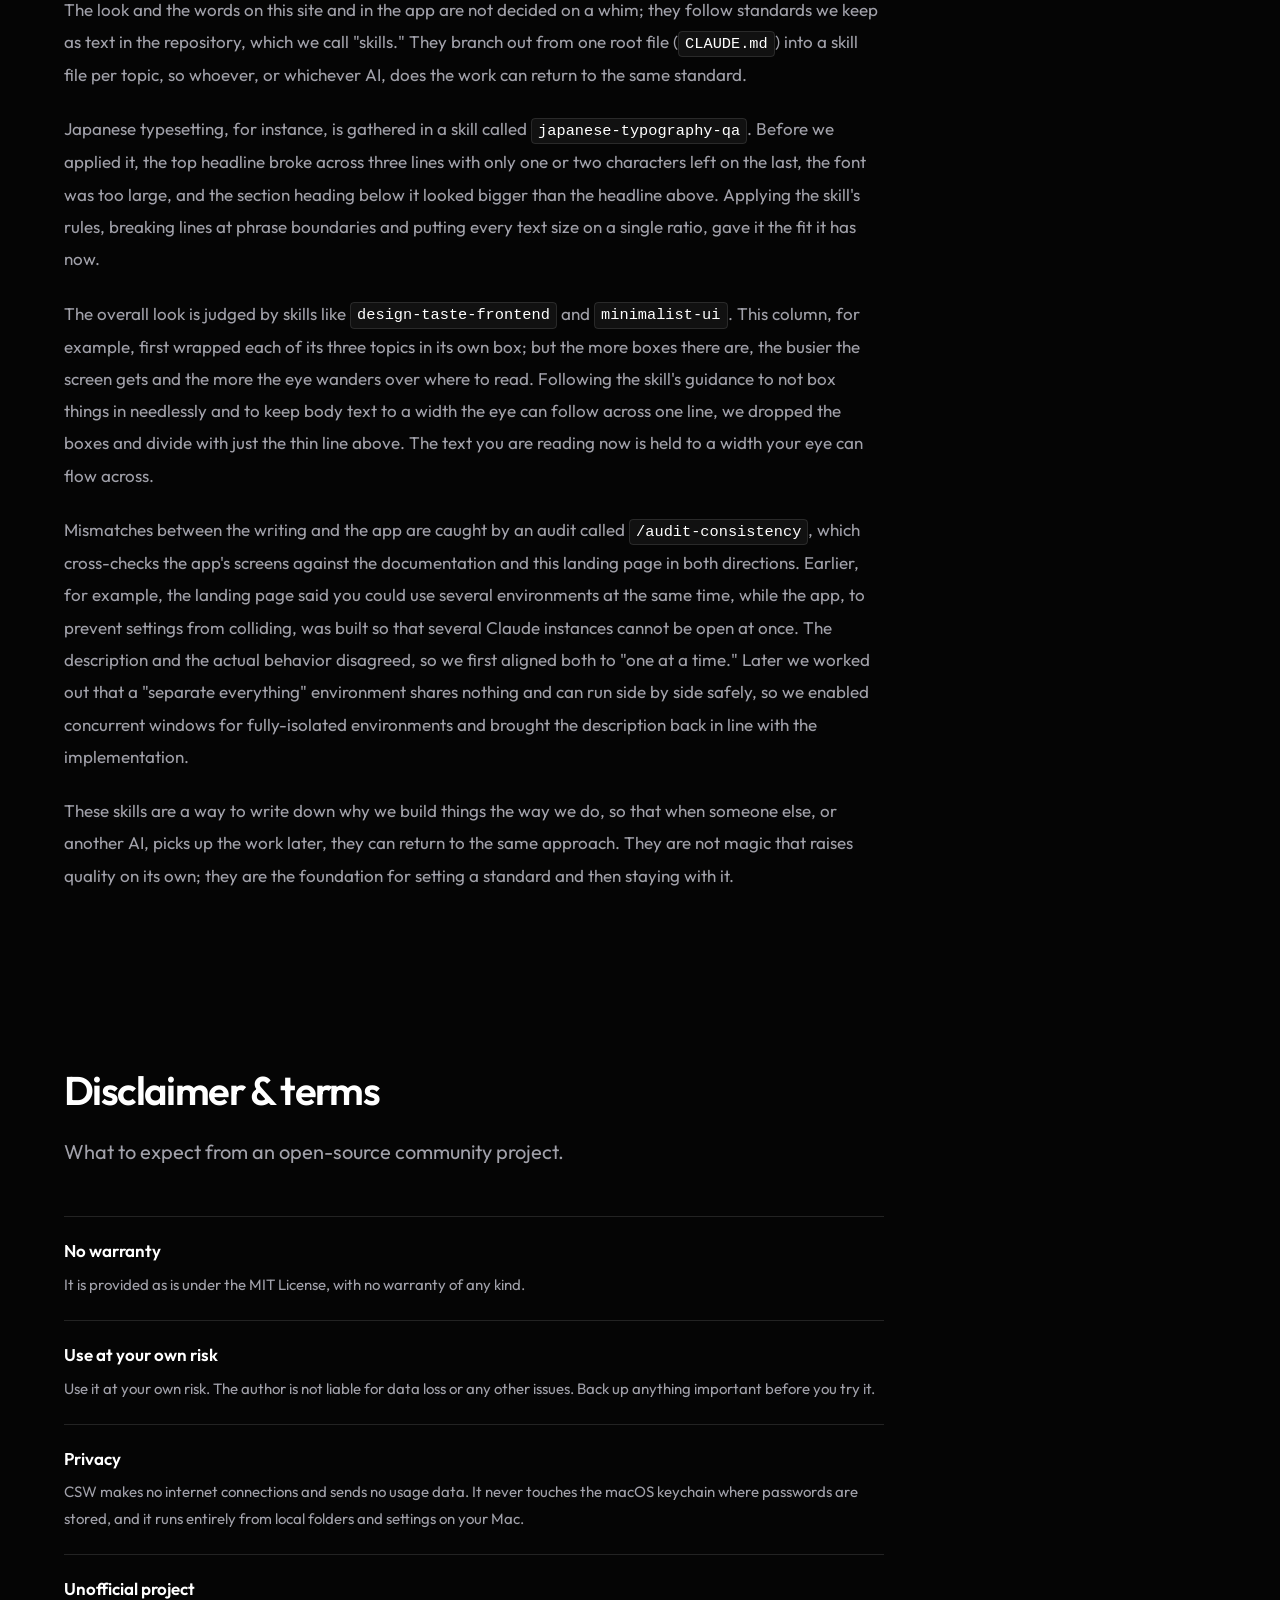
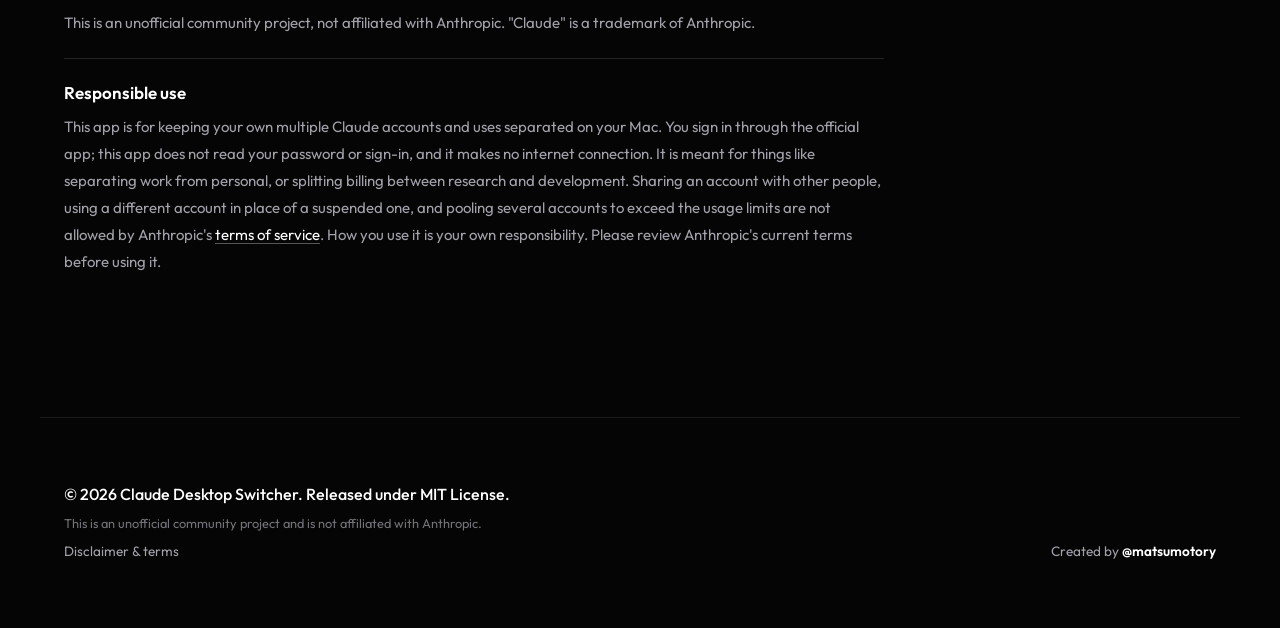
==== commit fba2b16b: "feat(core): デスクトップアプリのSSH接続を共通の設定と一緒にコピーする デスクトップアプリのCodeタブで追加したSSHの接続先を、「会話とメモリも 分ける」と「アカウントだけ分ける」で" ====
--- a/website/index.html
+++ b/website/index.html
@@ -80,7 +80,7 @@
                             <img src="assets/logo.png" class="menu-bar-logo" alt="CSW Icon">
                         </div>
                     </div>
-                    <img src="assets/hero.png?v=0.24.6" width="1520" height="996" alt="Settings Interface" class="hero-image">
+                    <img src="assets/hero.png?v=0.25.0" width="1520" height="996" alt="Settings Interface" class="hero-image">
                 </div>
             </div>
         </section>
@@ -119,11 +119,11 @@
             </div>
             <div class="screens-bento">
                 <figure class="screen-card fade-in delay-1">
-                    <img src="assets/screen_overview.png?v=0.24.6" width="1520" height="3522" alt="CSW settings window showing an environment's paths and a per-component carry-over matrix" loading="lazy">
+                    <img src="assets/screen_overview.png?v=0.25.0" width="1520" height="3636" alt="CSW settings window showing an environment's paths and a per-component carry-over matrix" loading="lazy">
                     <figcaption>Every environment gets its own data directories. You choose per component what carries over and what stays separate; the account sign-in is always kept apart.</figcaption>
                 </figure>
                 <figure class="screen-card fade-in delay-2">
-                    <img src="assets/screen_create.png?v=0.24.6" width="1520" height="2308" alt="New-environment screen offering the three separation modes" loading="lazy">
+                    <img src="assets/screen_create.png?v=0.25.0" width="1520" height="2308" alt="New-environment screen offering the three separation modes" loading="lazy">
                     <figcaption>Create an environment in seconds. Choose how much carries over: the account only, conversations and memory too, or everything.</figcaption>
                 </figure>
                 <figure class="screen-card fade-in delay-2">
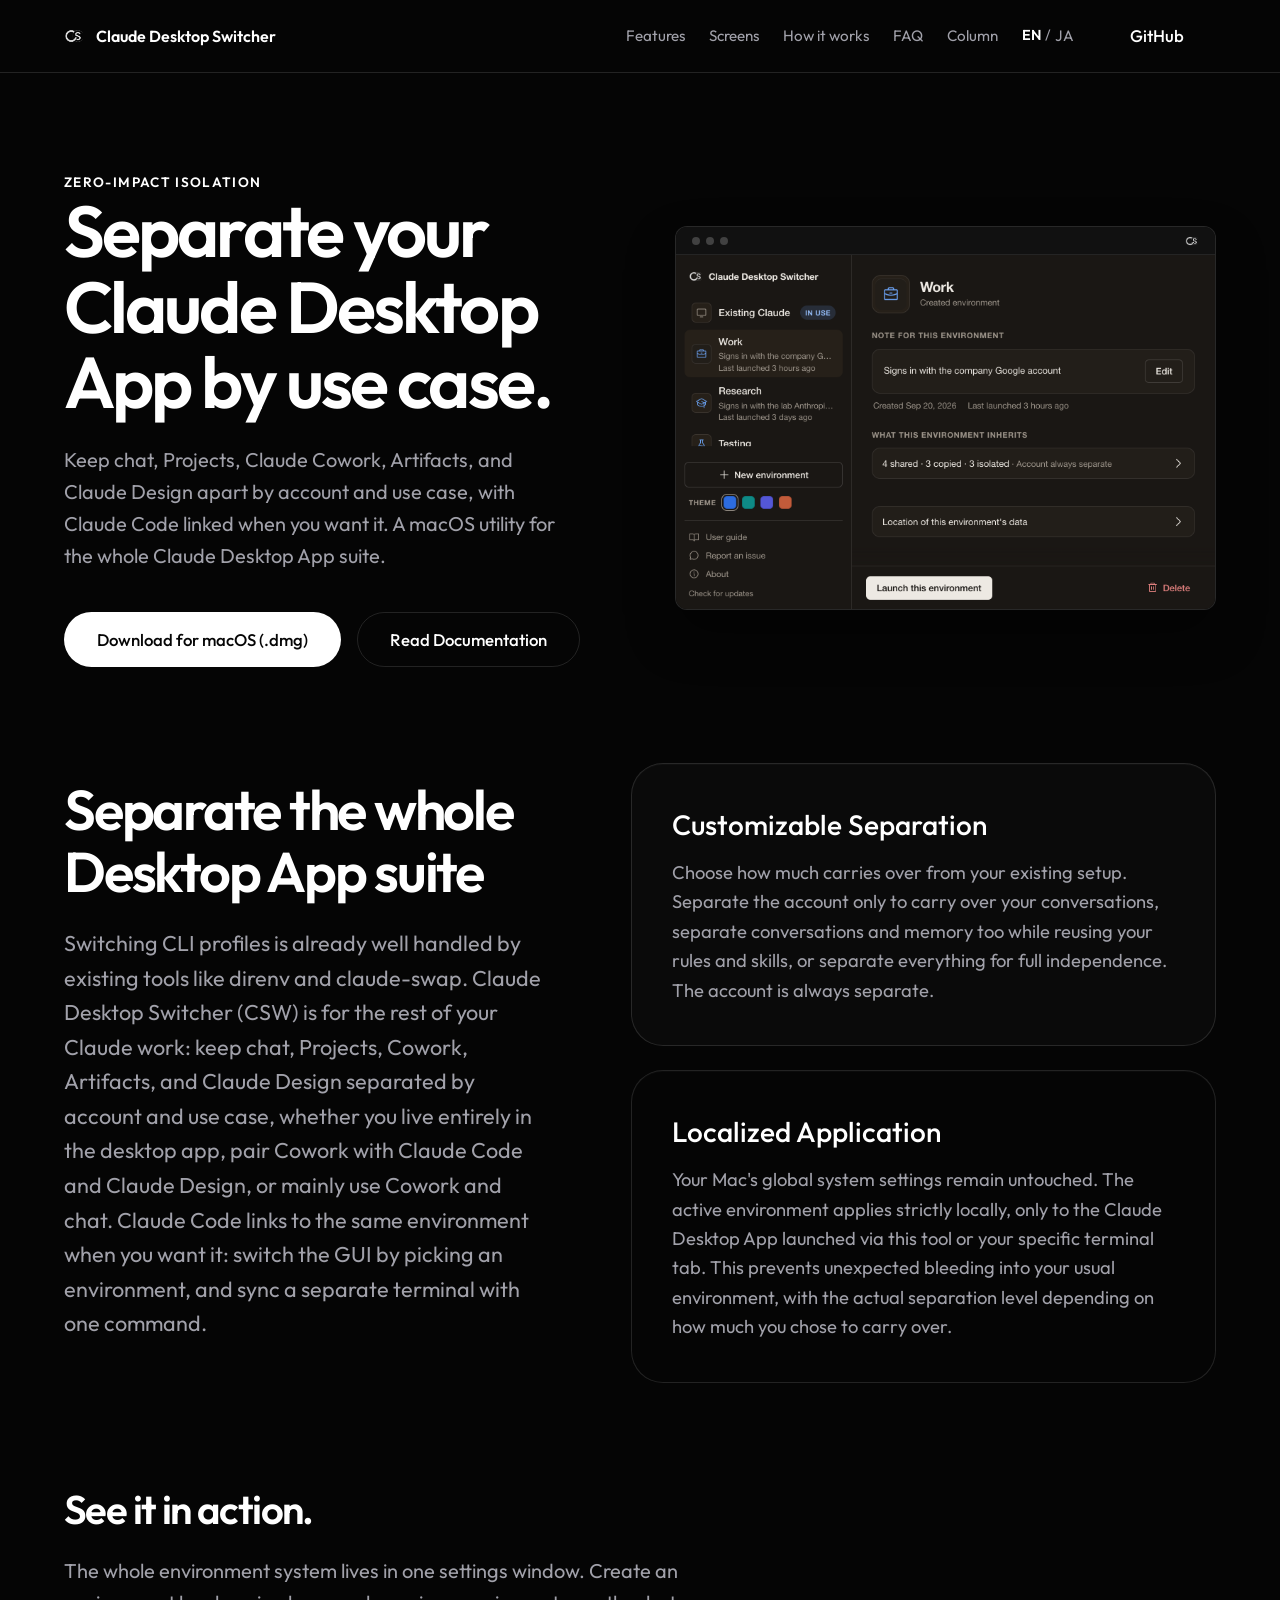
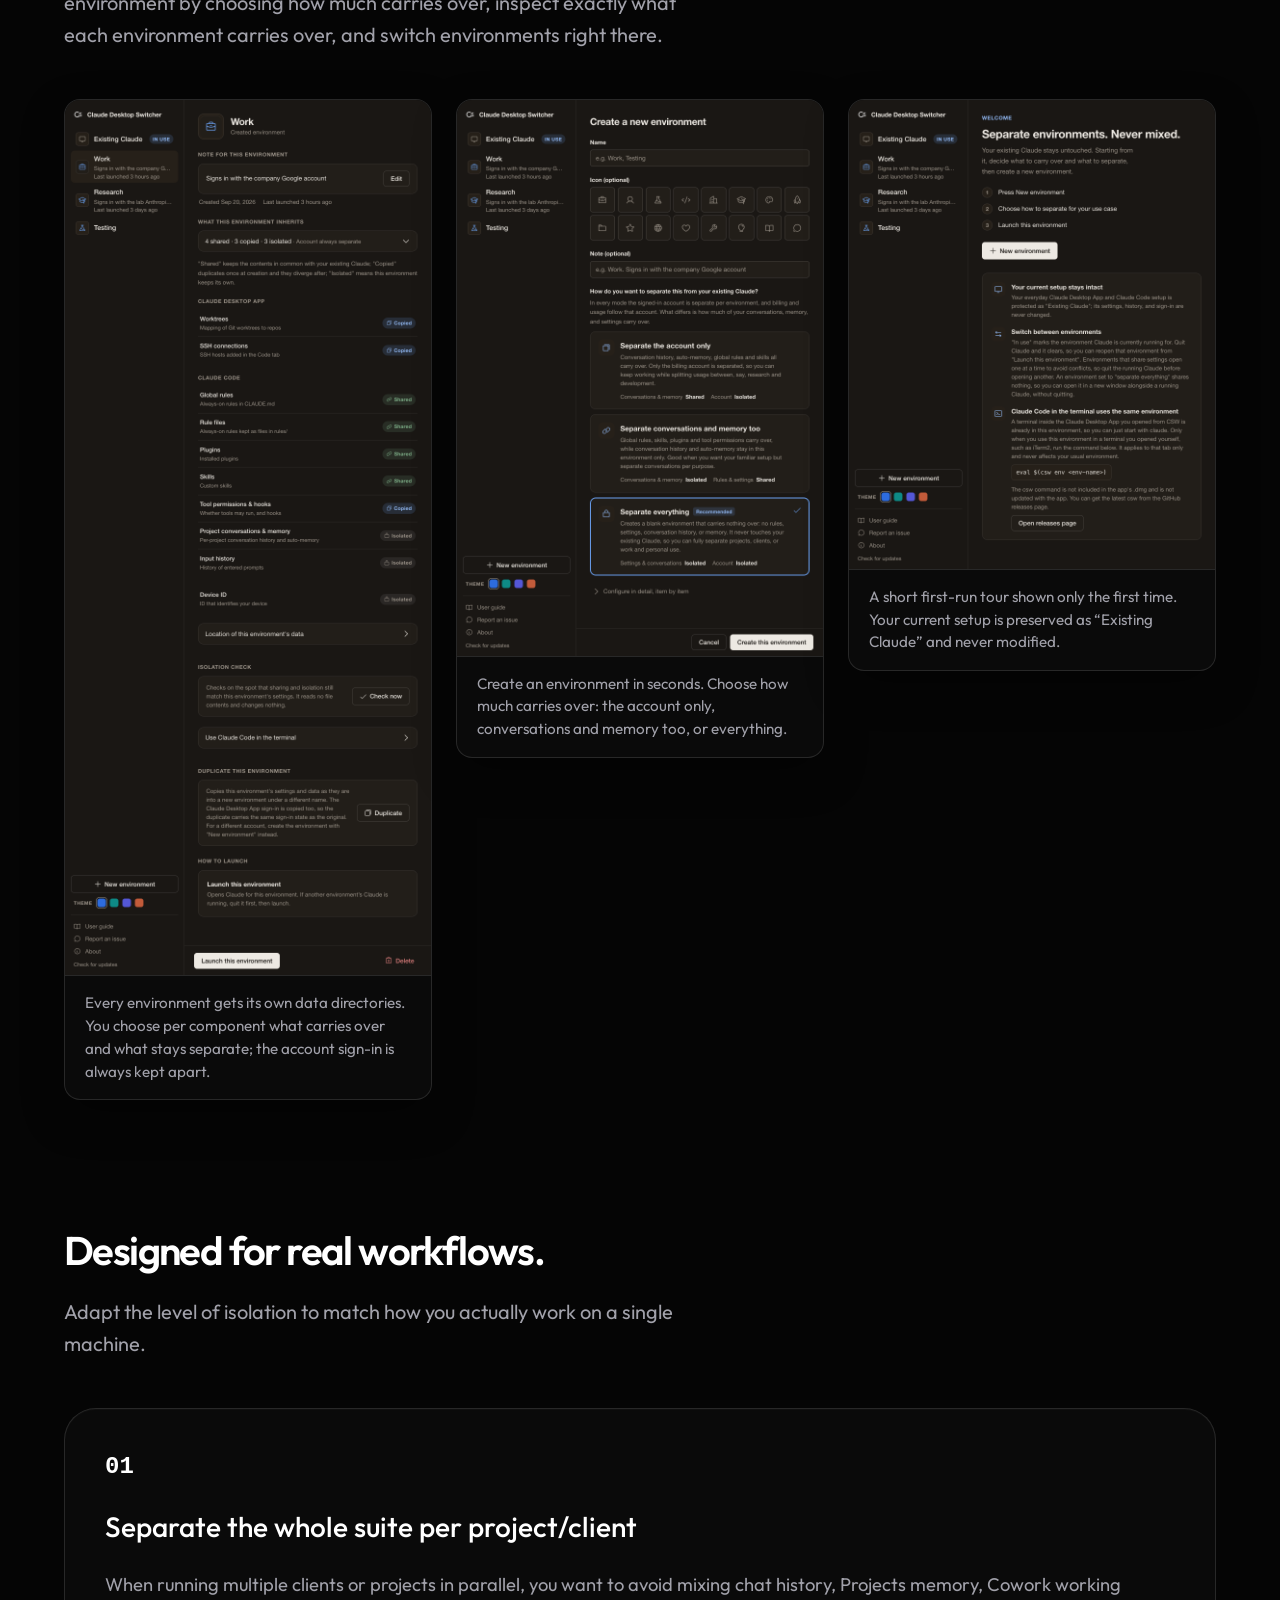
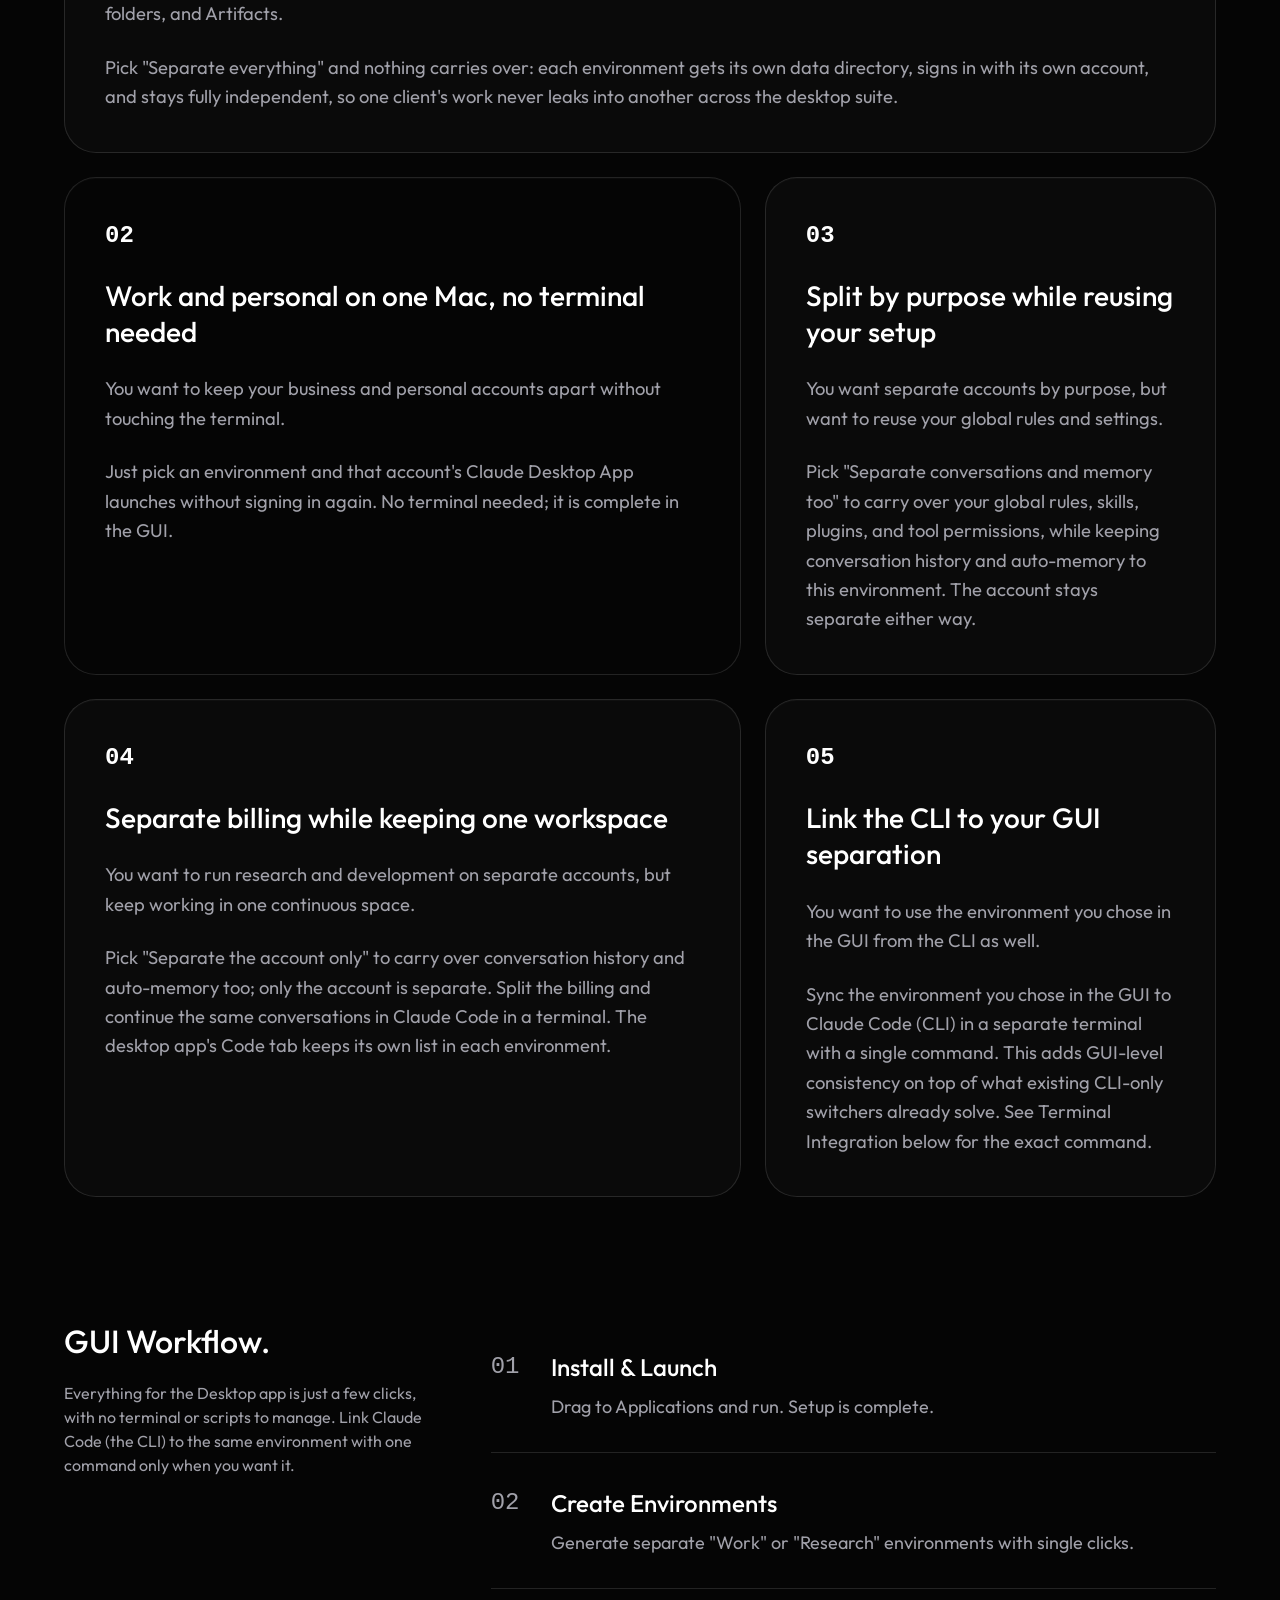
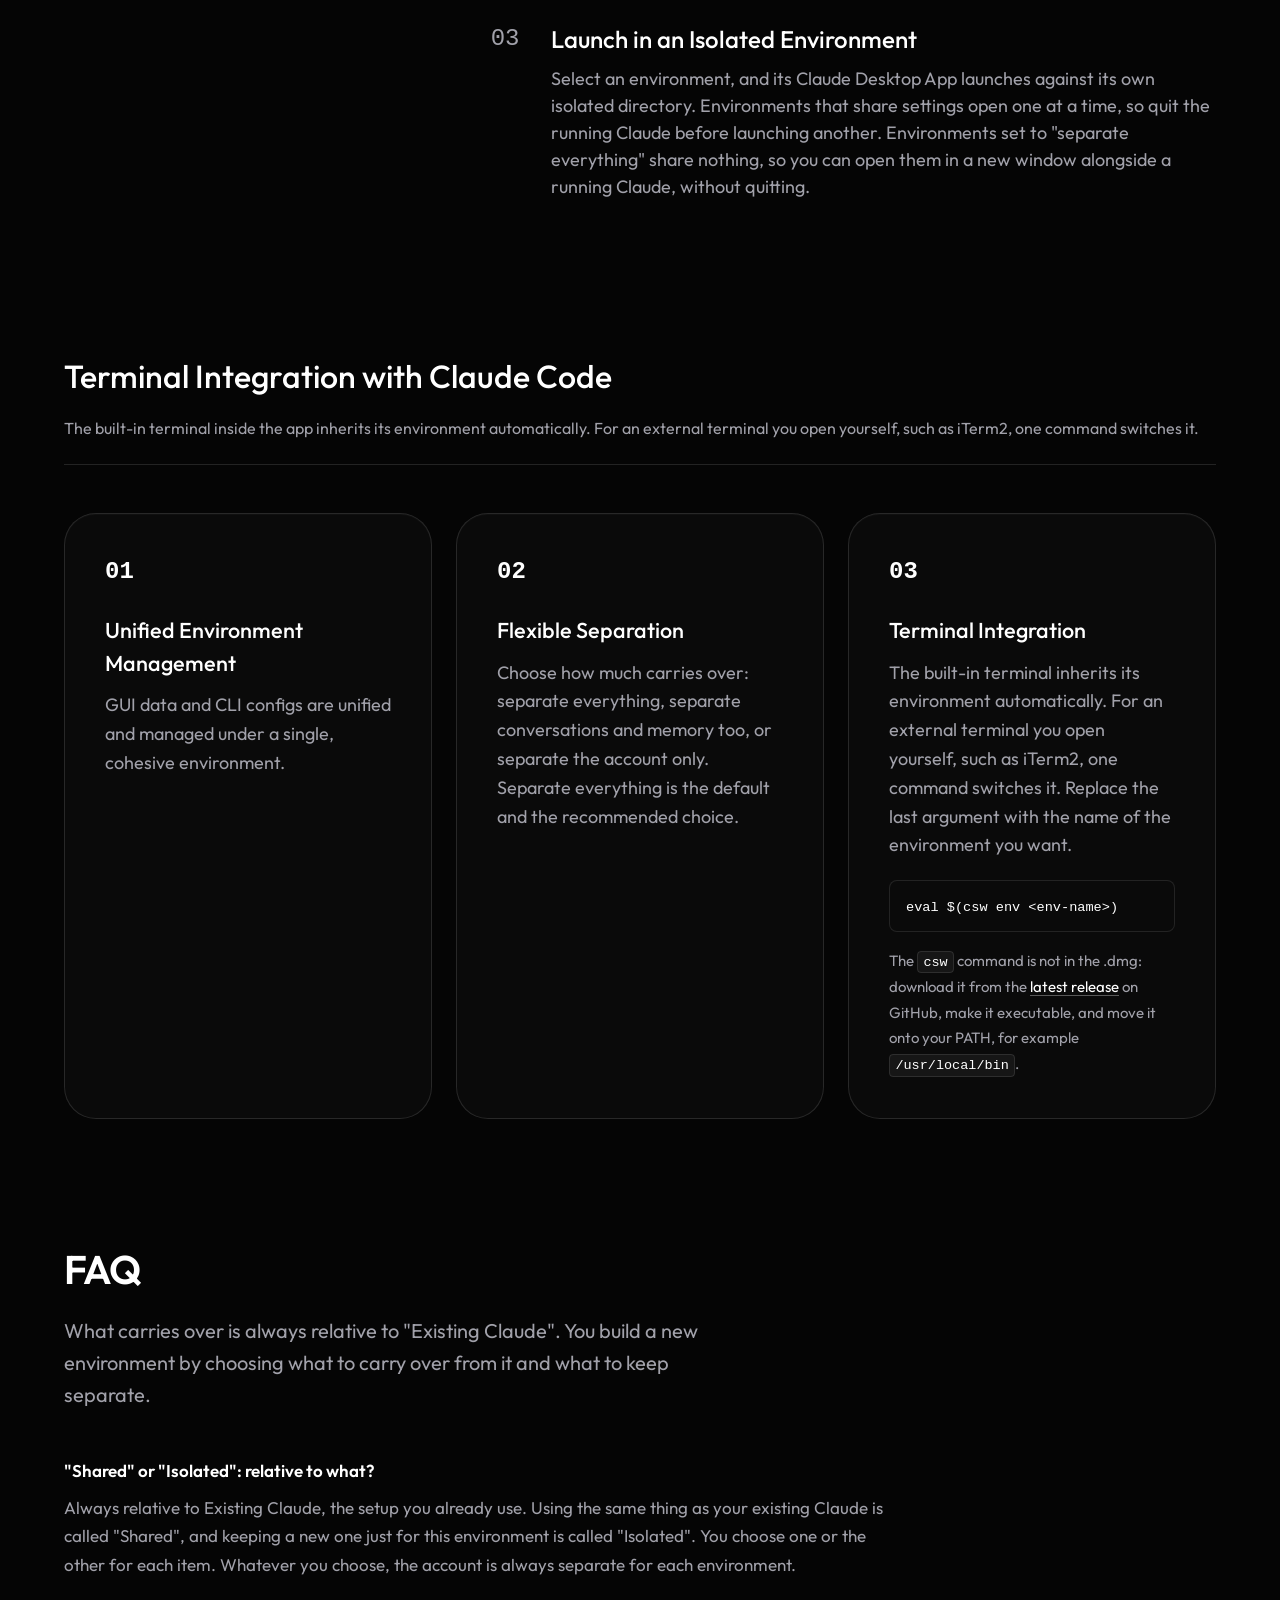
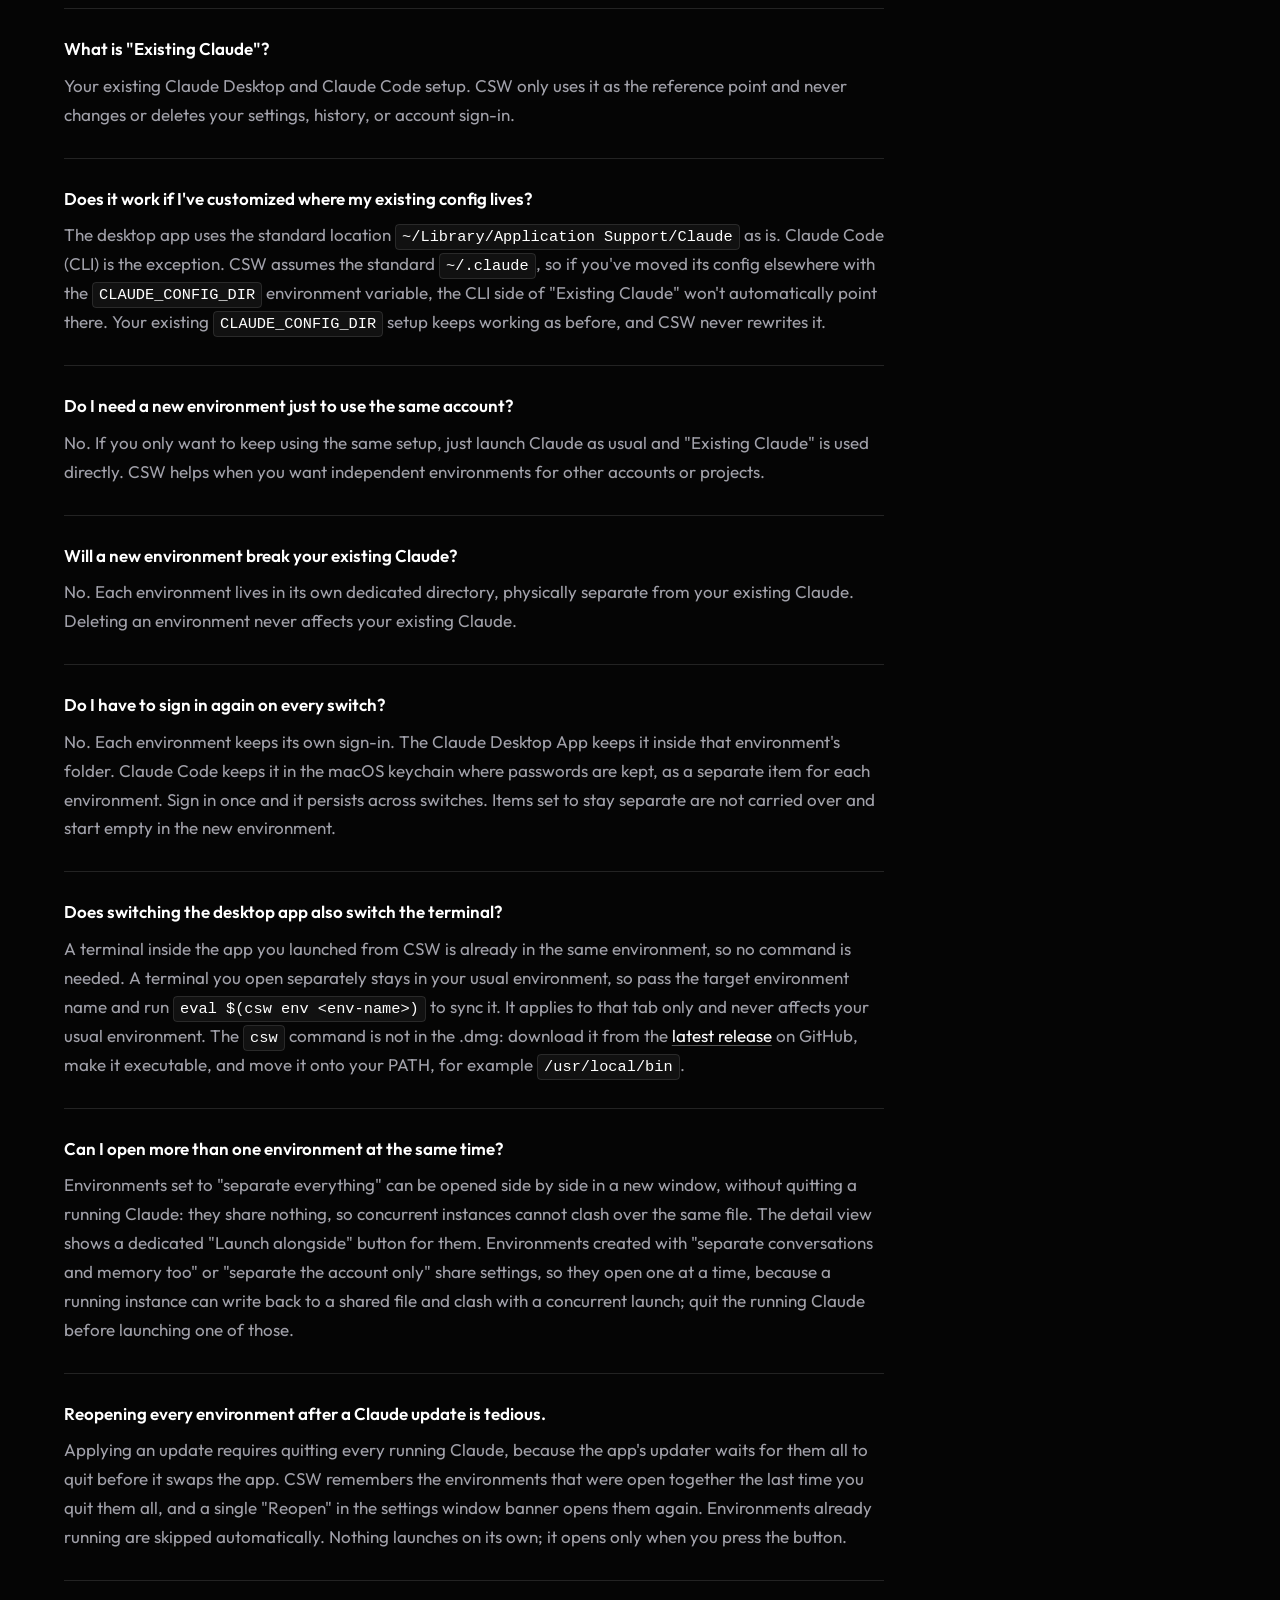
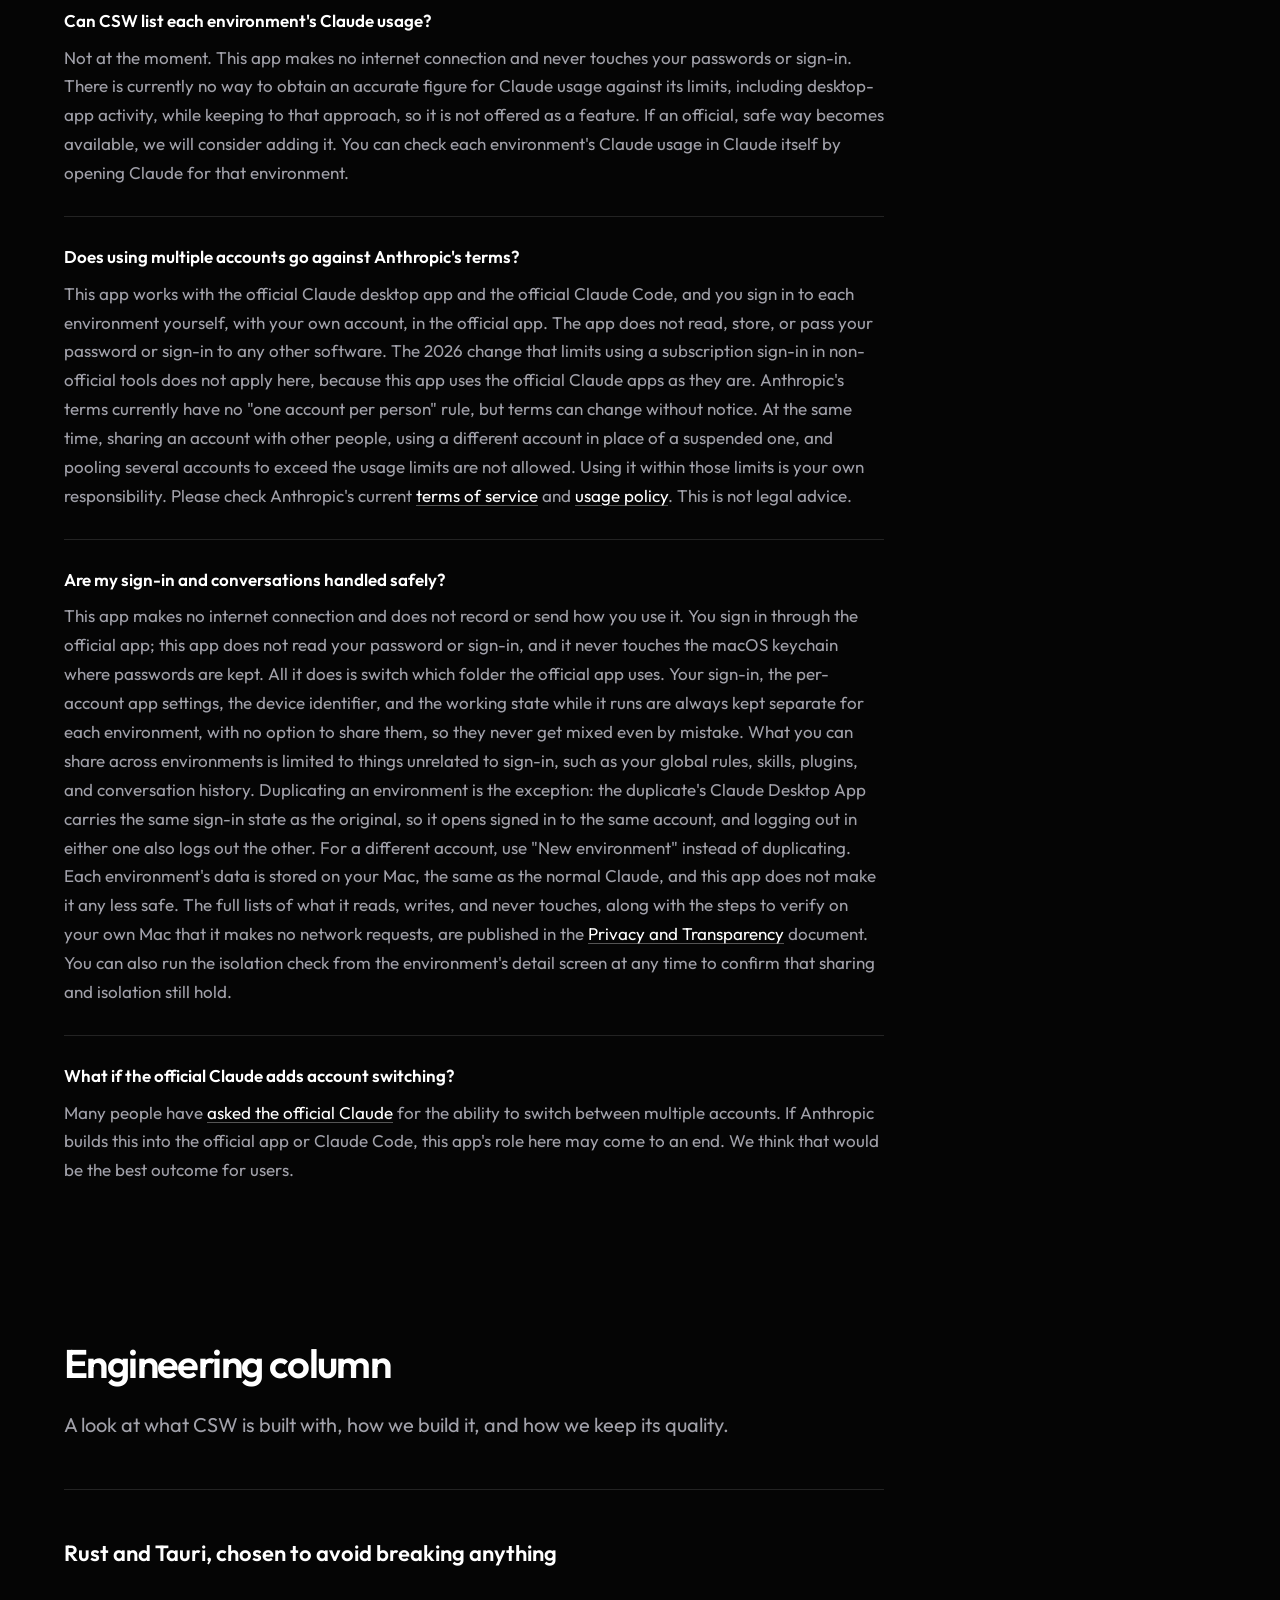
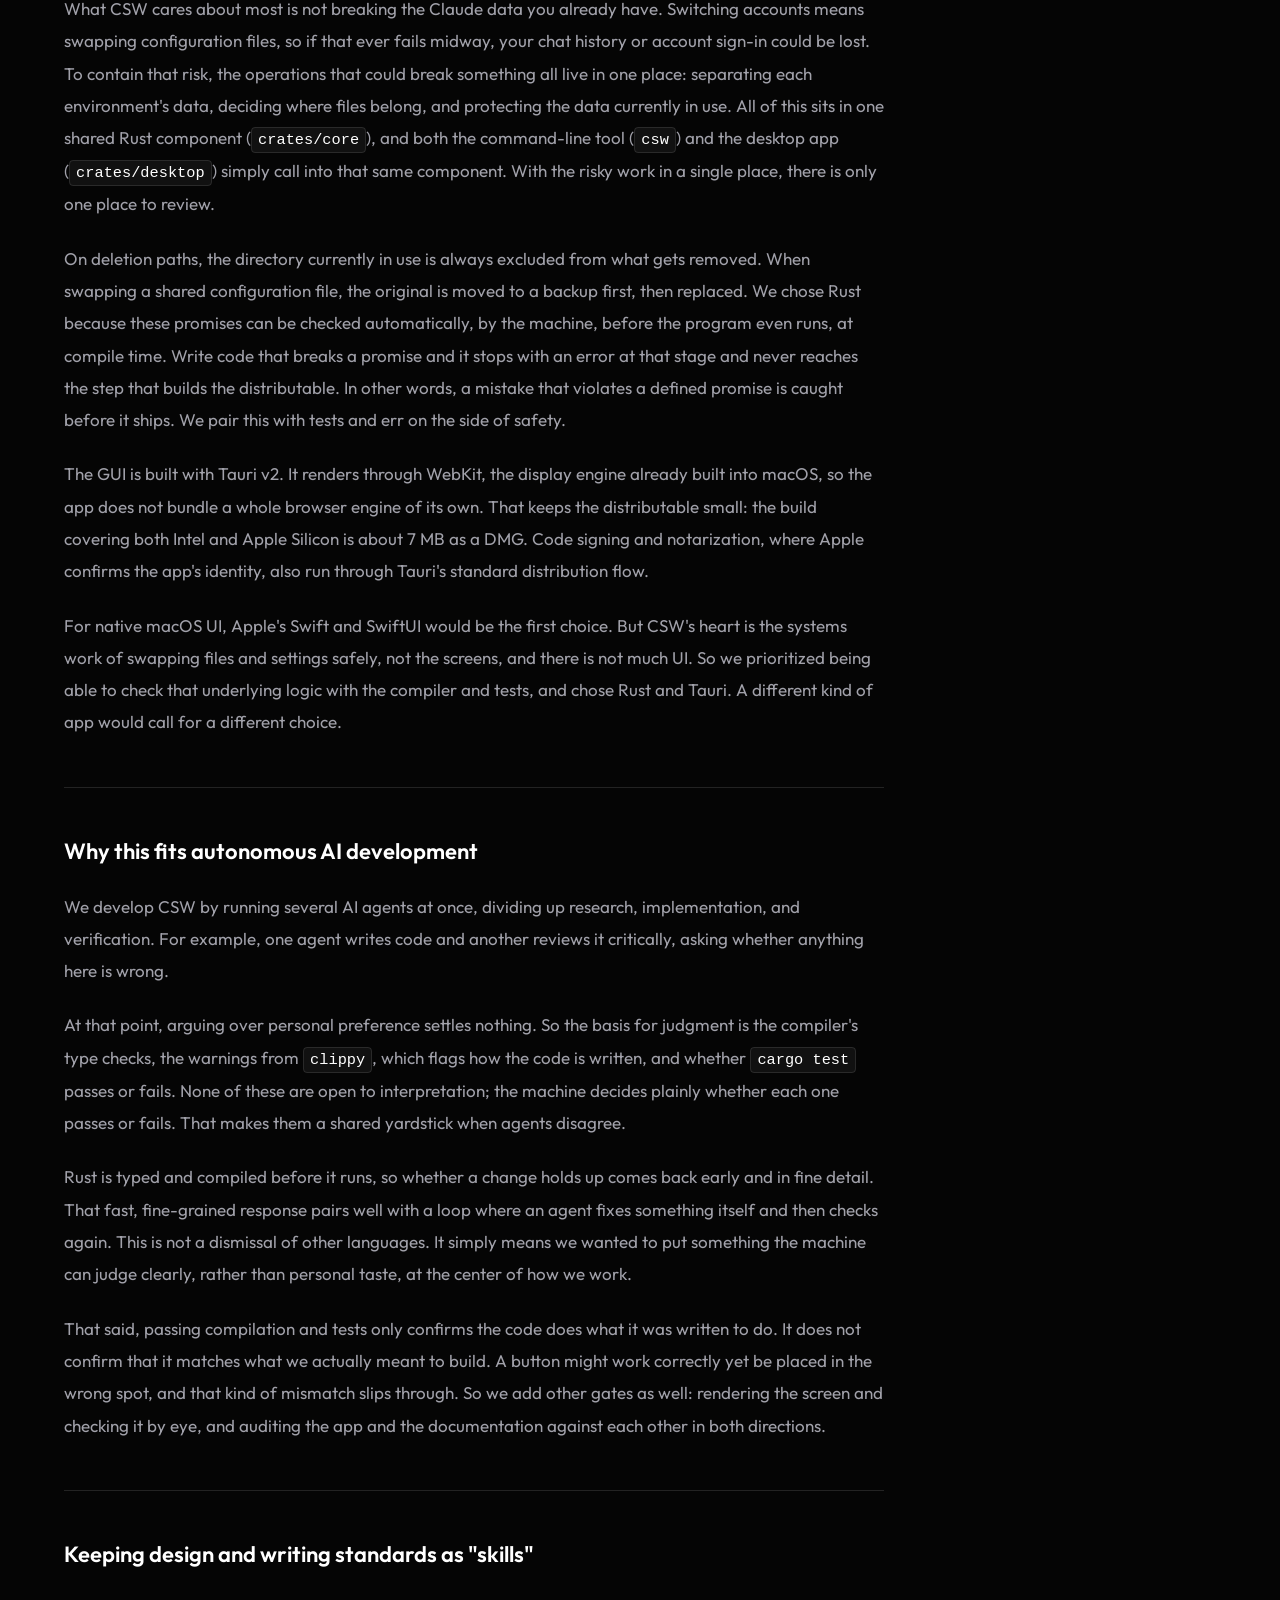
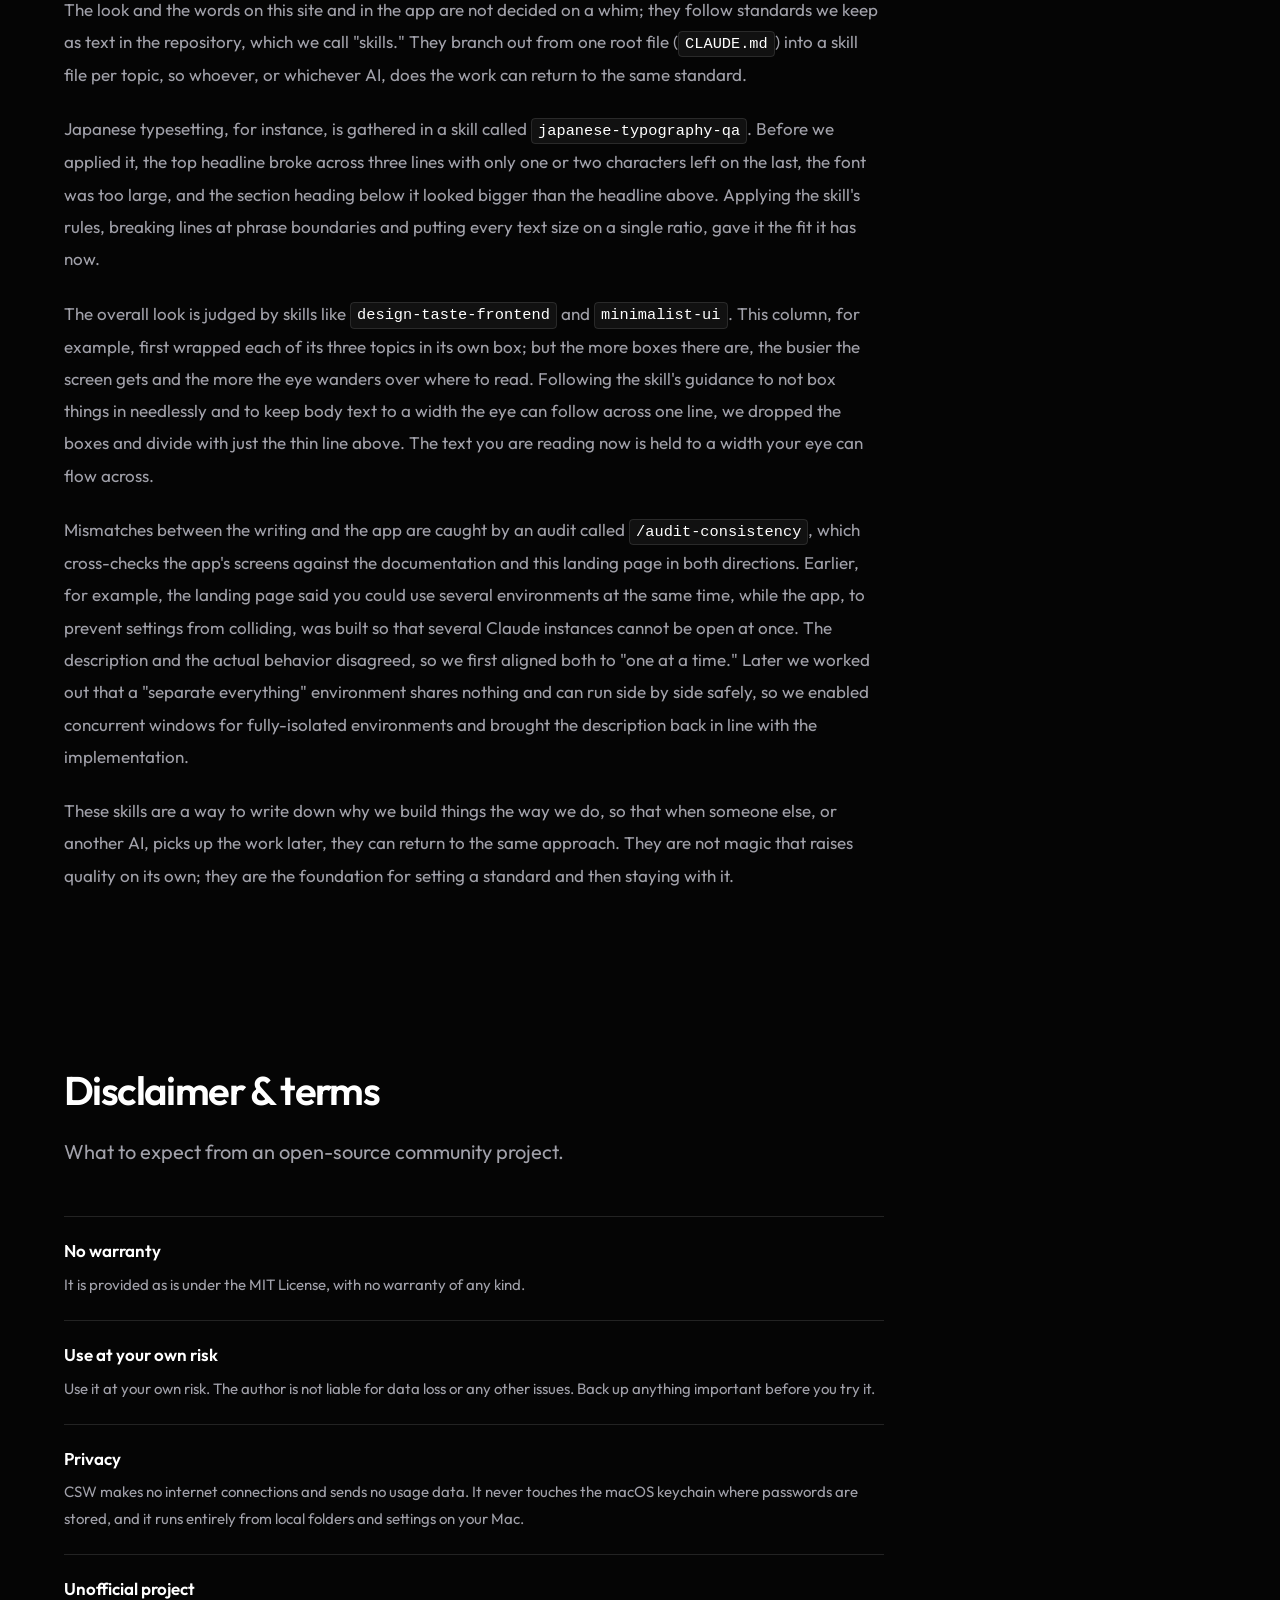
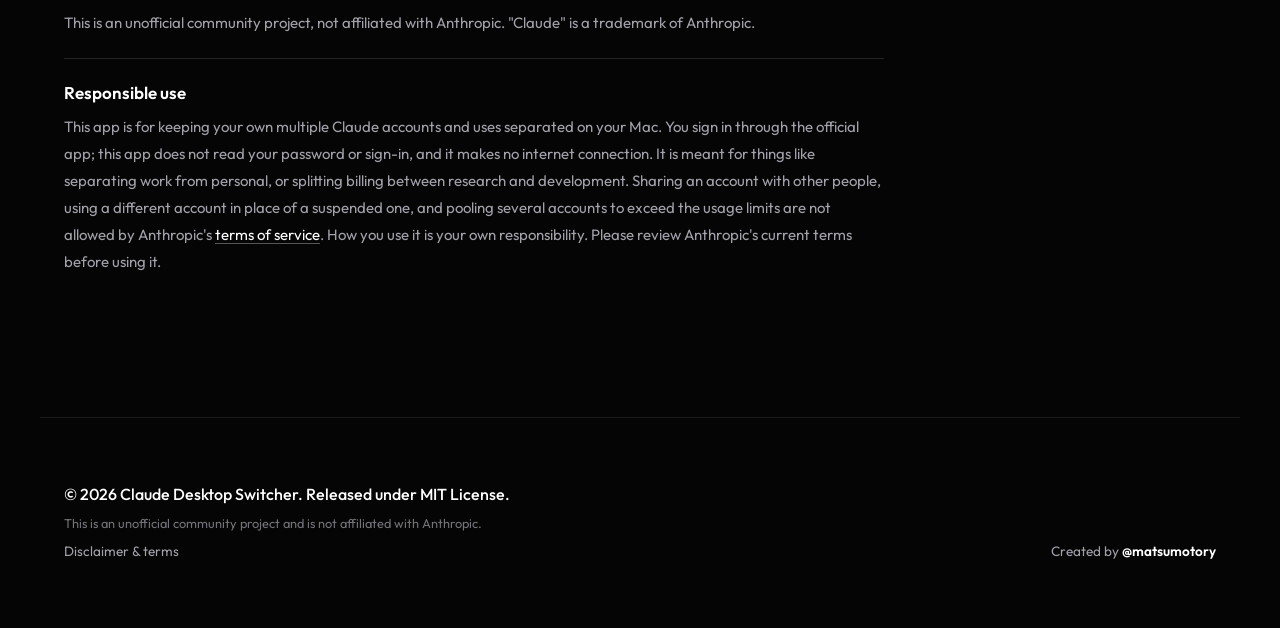
==== commit a40b3051: "docs(website): アカウントだけ分けるの説明で、デスクトップアプリの会話一覧は環境ごとに分かれると書く LP の「アカウントだけ分ける」の使い方のカードは「ひとつながりの作業を 続けられる" ====
--- a/website/index.html
+++ b/website/index.html
@@ -97,7 +97,7 @@
                     <div class="feature-cell cell-small fade-in delay-1">
                         <div class="cell-content">
                             <h2>Customizable Separation</h2>
-                            <p>Choose how much carries over from your existing setup. Separate the account only and keep one continuous workspace, separate conversations and memory too while reusing your rules and skills, or separate everything for full independence. The account is always separate.</p>
+                            <p>Choose how much carries over from your existing setup. Separate the account only to carry over your conversations, separate conversations and memory too while reusing your rules and skills, or separate everything for full independence. The account is always separate.</p>
                         </div>
                     </div>
 
@@ -169,7 +169,7 @@
                         <span class="usecase-num">04</span>
                         <h3 class="usecase-title">Separate billing while keeping one workspace</h3>
                         <p class="usecase-text">You want to run research and development on separate accounts, but keep working in one continuous space.</p>
-                        <p class="usecase-solution">Pick "Separate the account only" to carry over conversation history and auto-memory too; the only thing that becomes separate is the account. Split the billing while your work continues uninterrupted.</p>
+                        <p class="usecase-solution">Pick "Separate the account only" to carry over conversation history and auto-memory too; only the account is separate. Split the billing and continue the same conversations in Claude Code in a terminal. The desktop app's Code tab keeps its own list in each environment.</p>
                     </div>
                 </div>
                 <div class="feature-cell fade-in delay-2">
